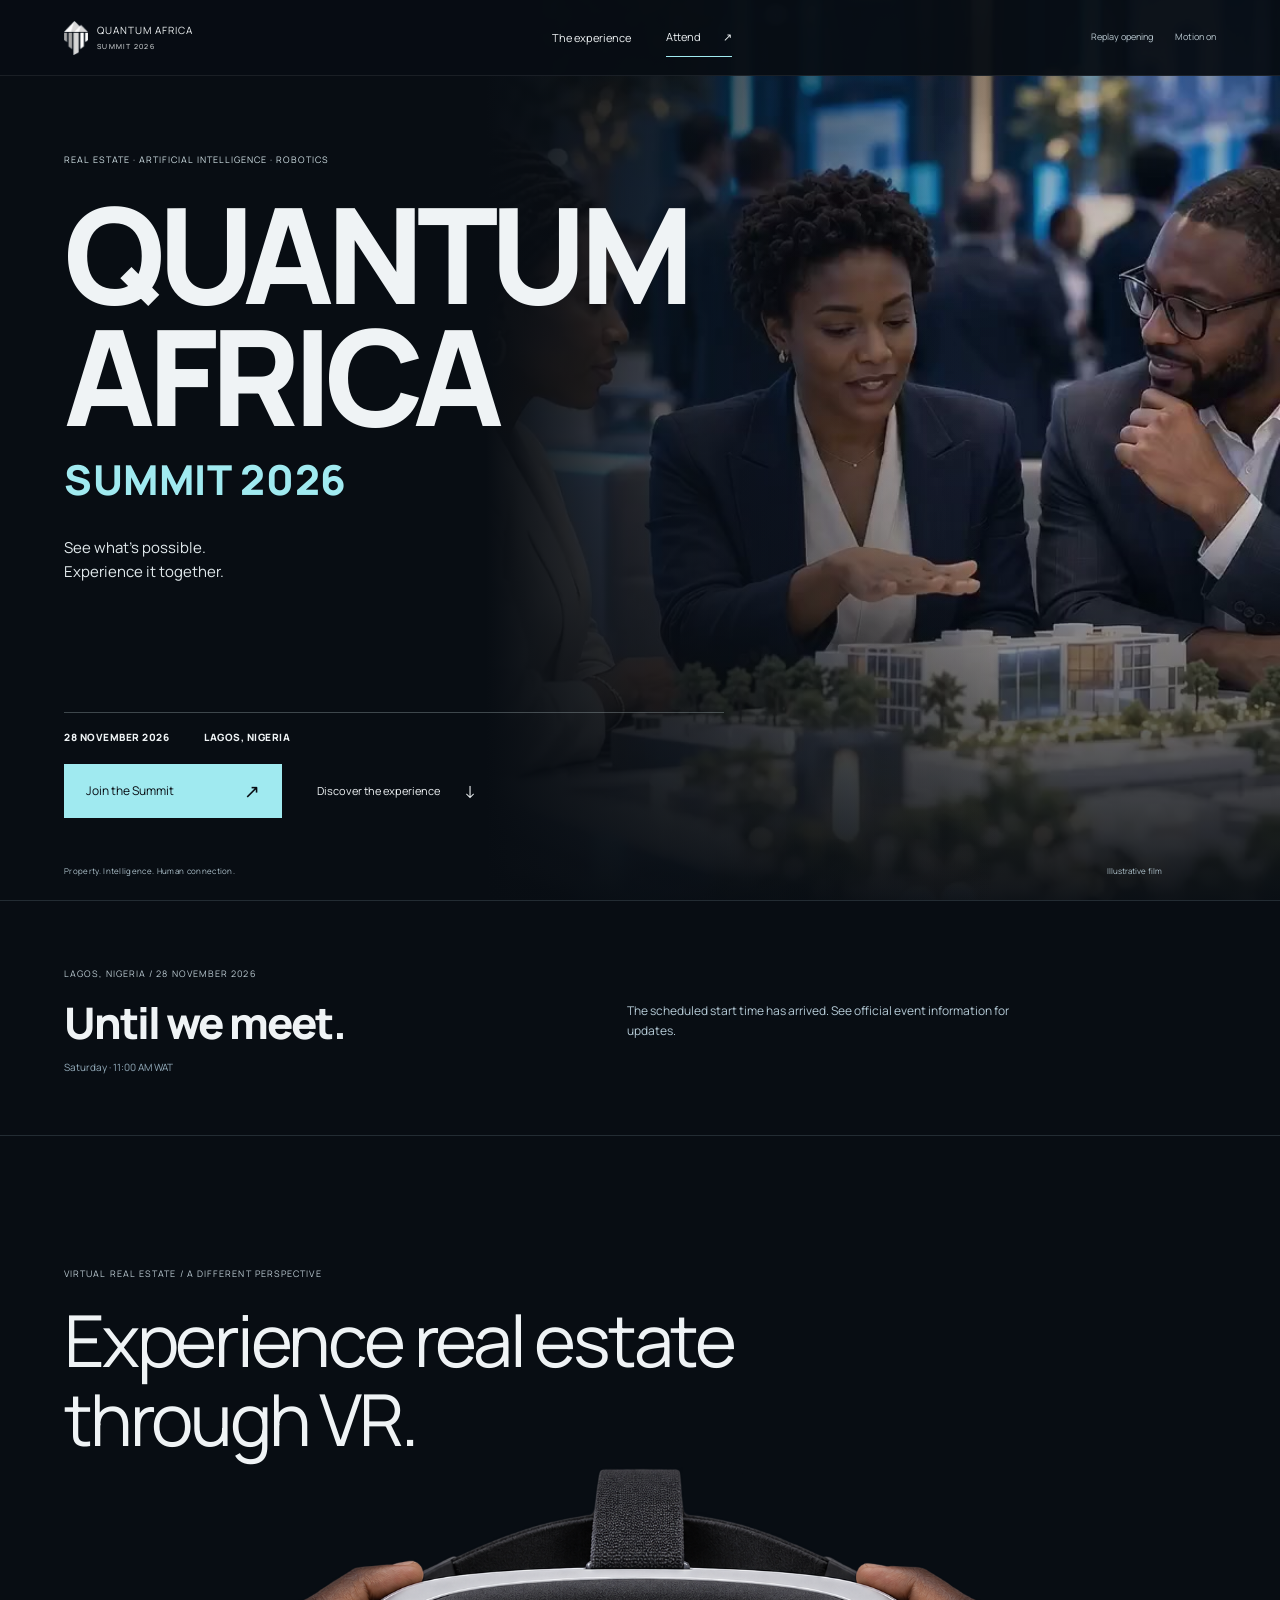
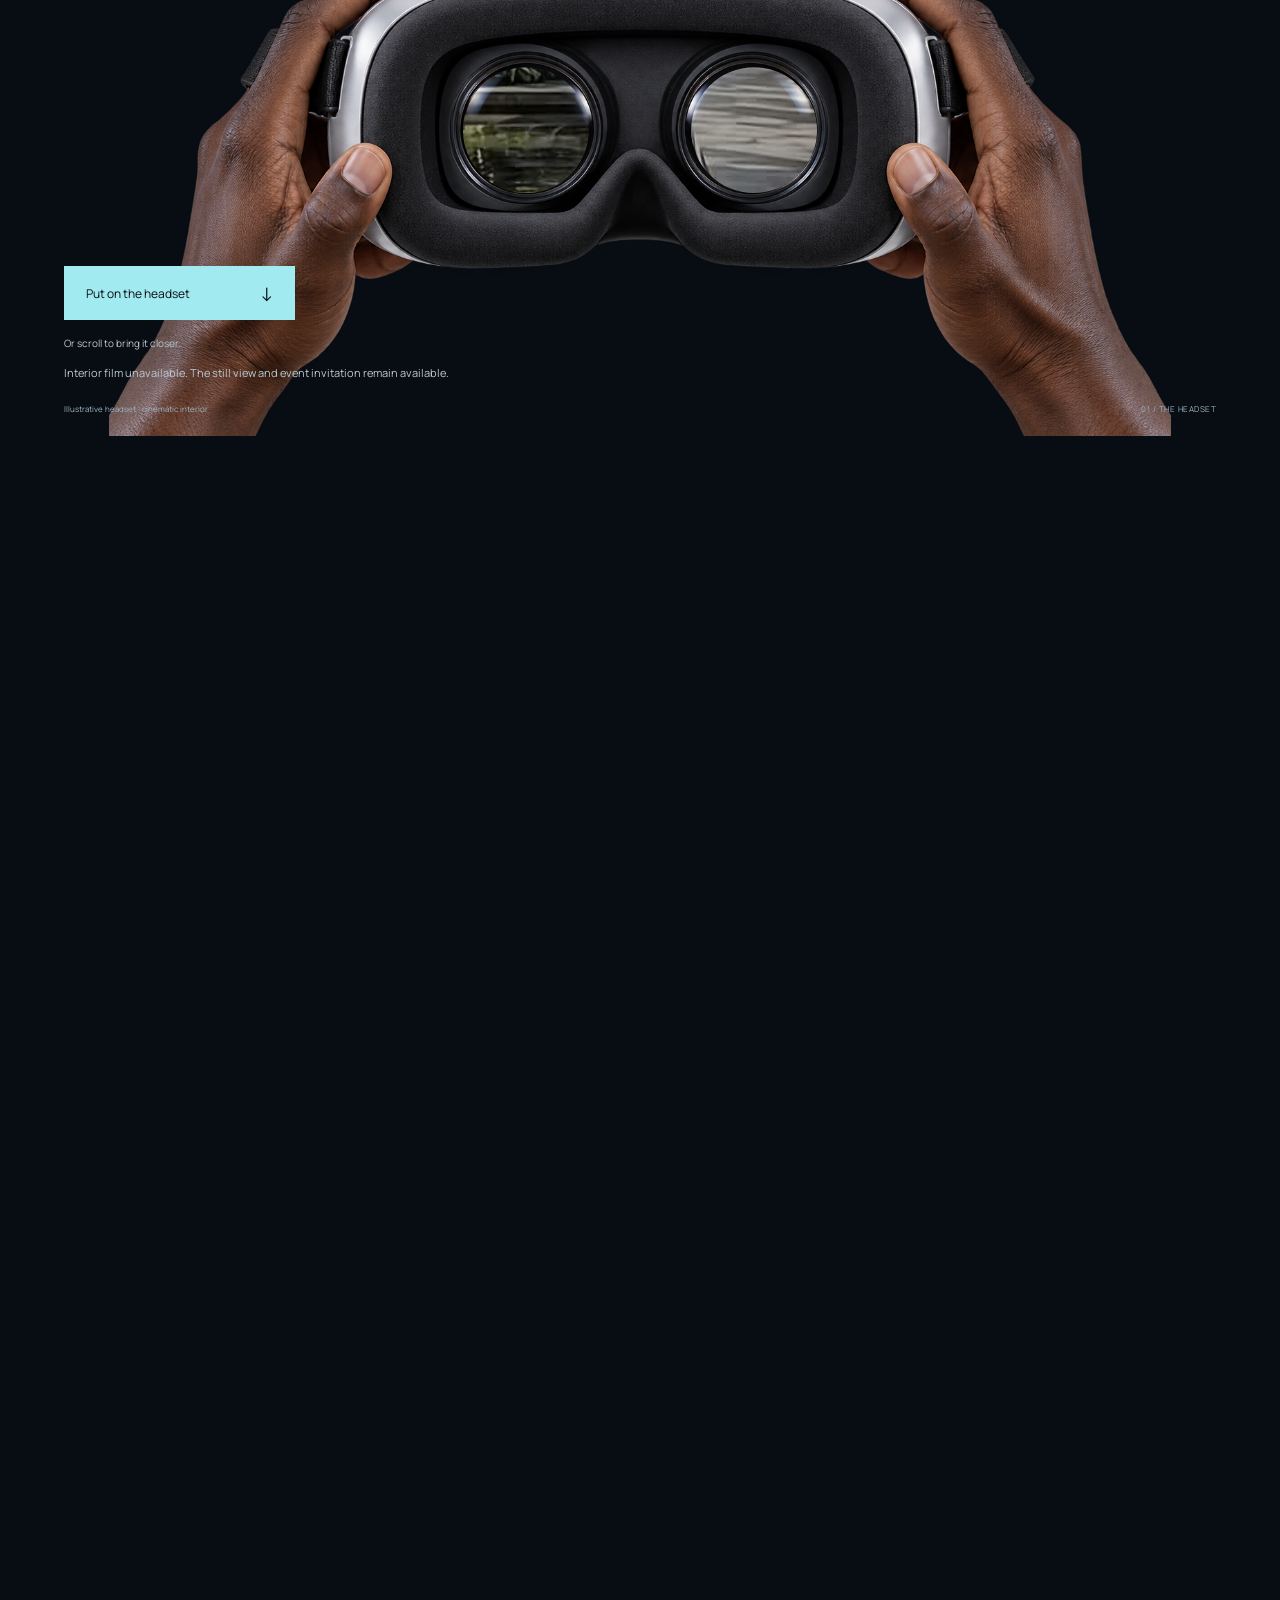
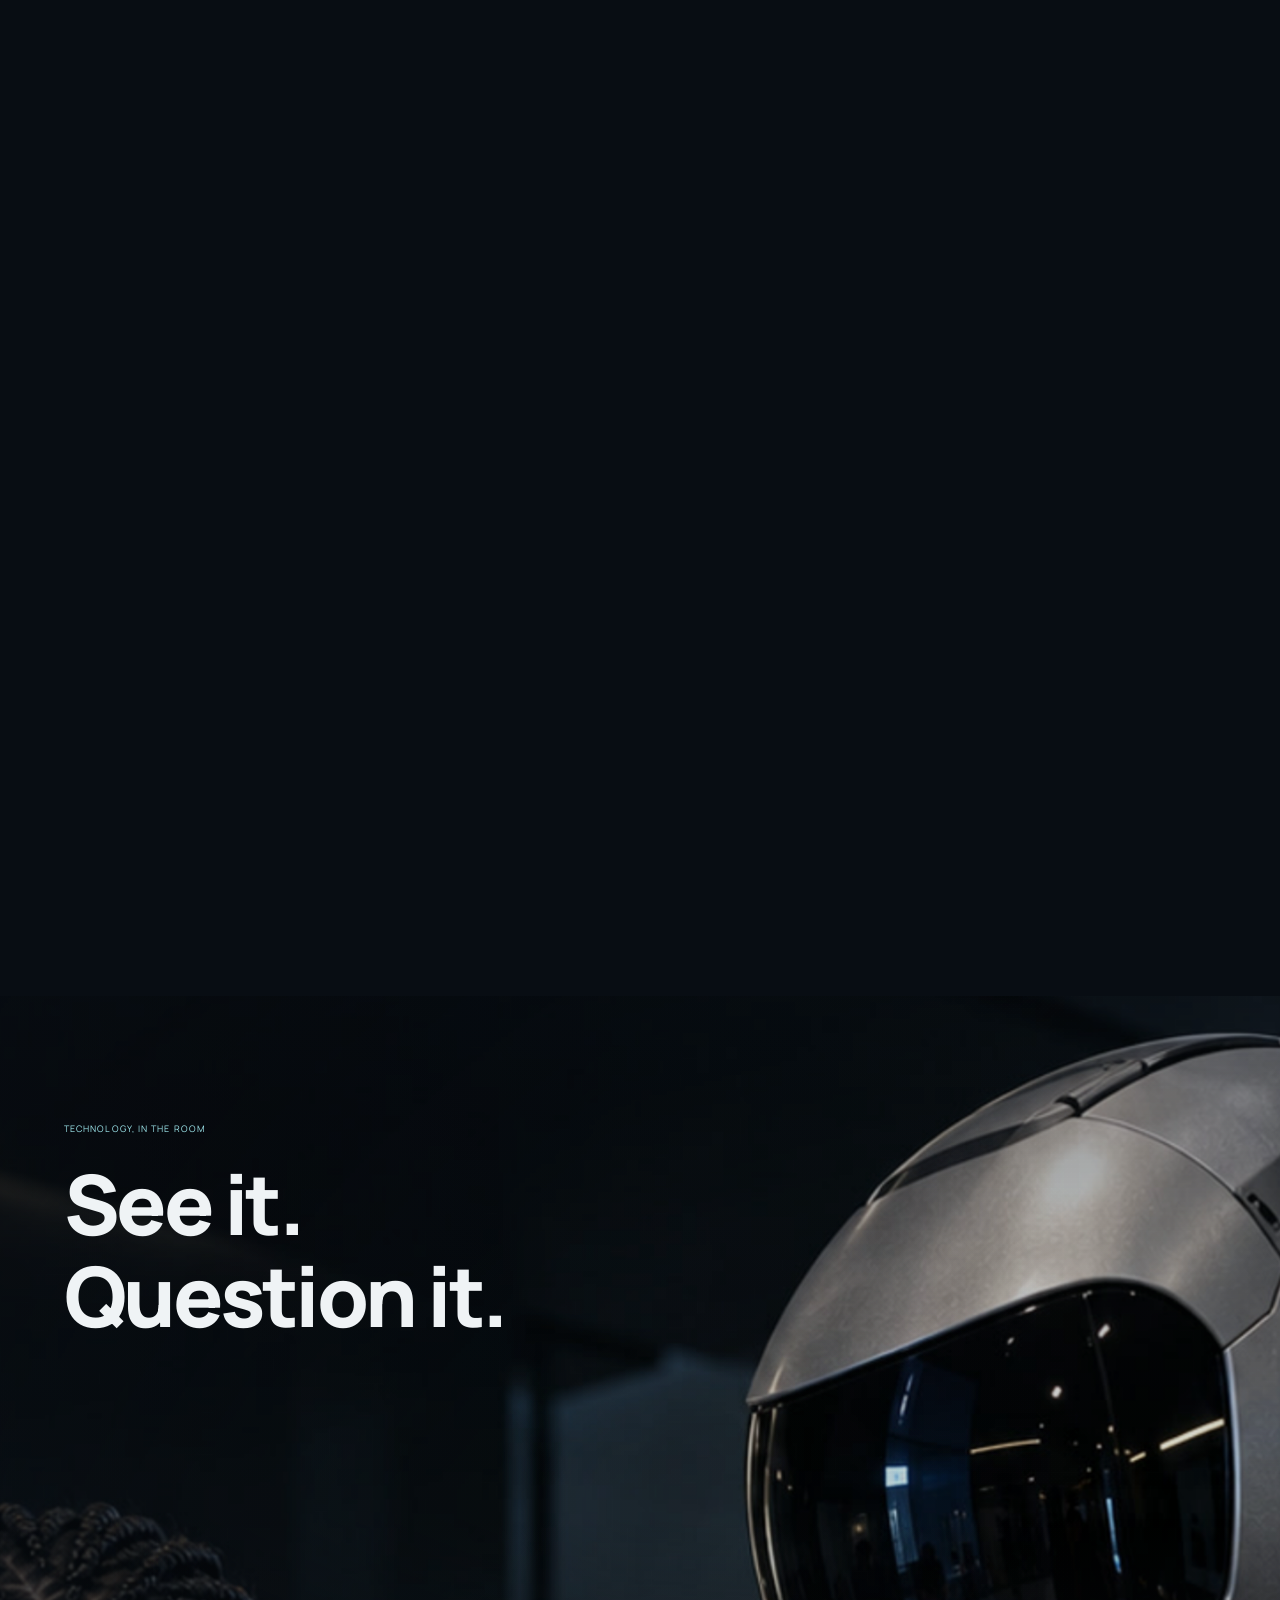
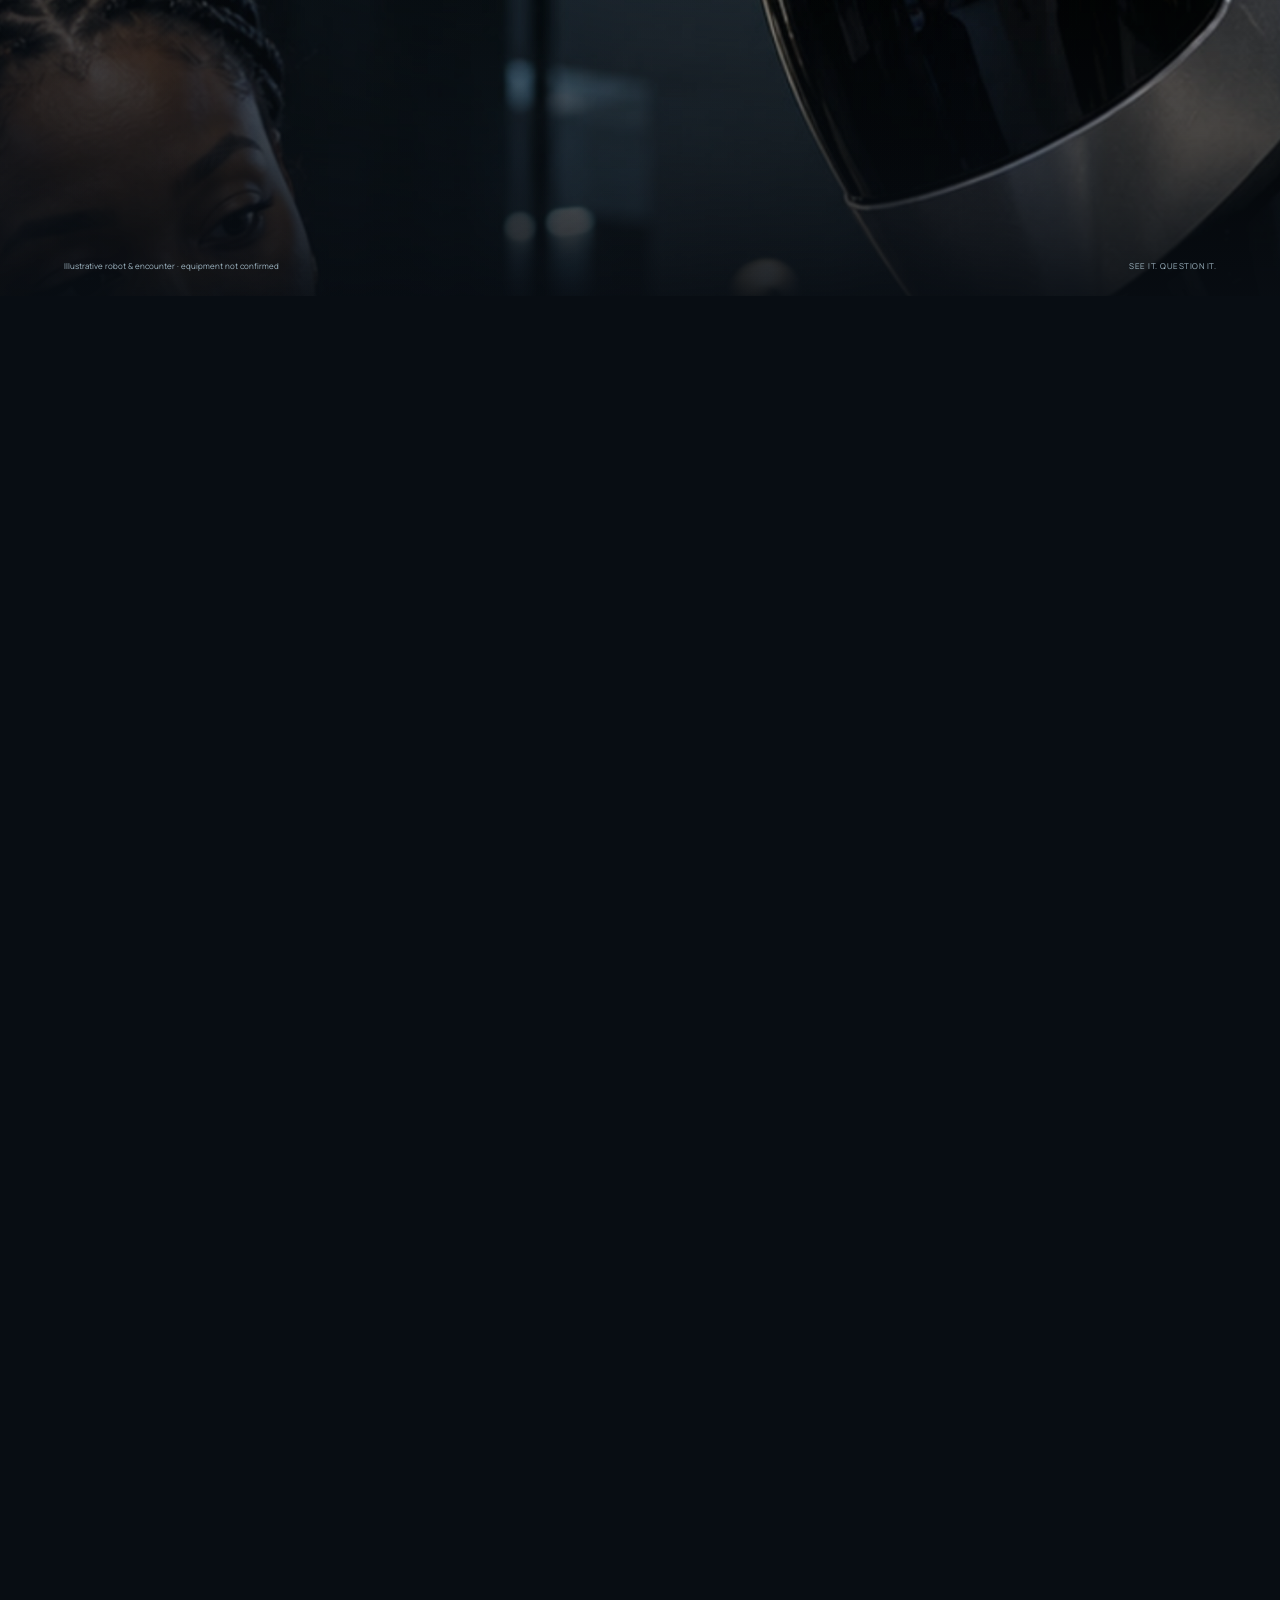
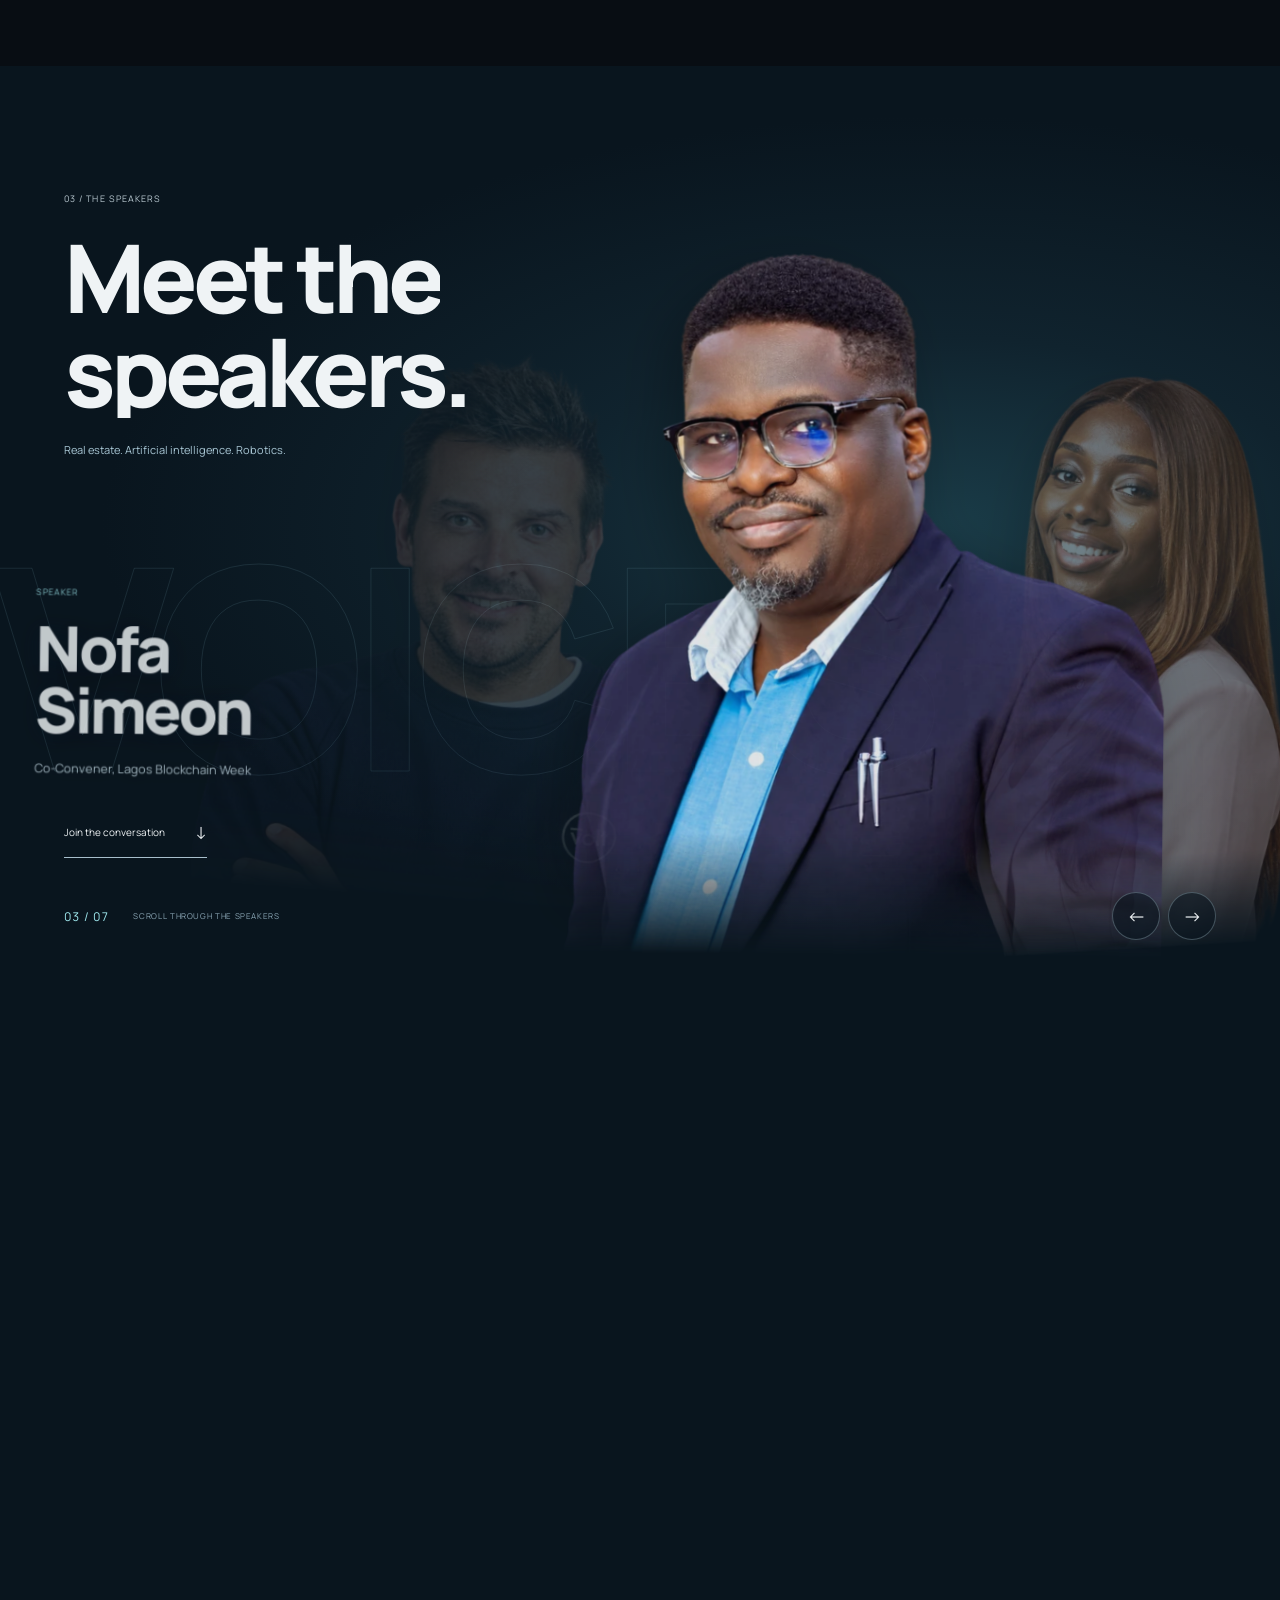
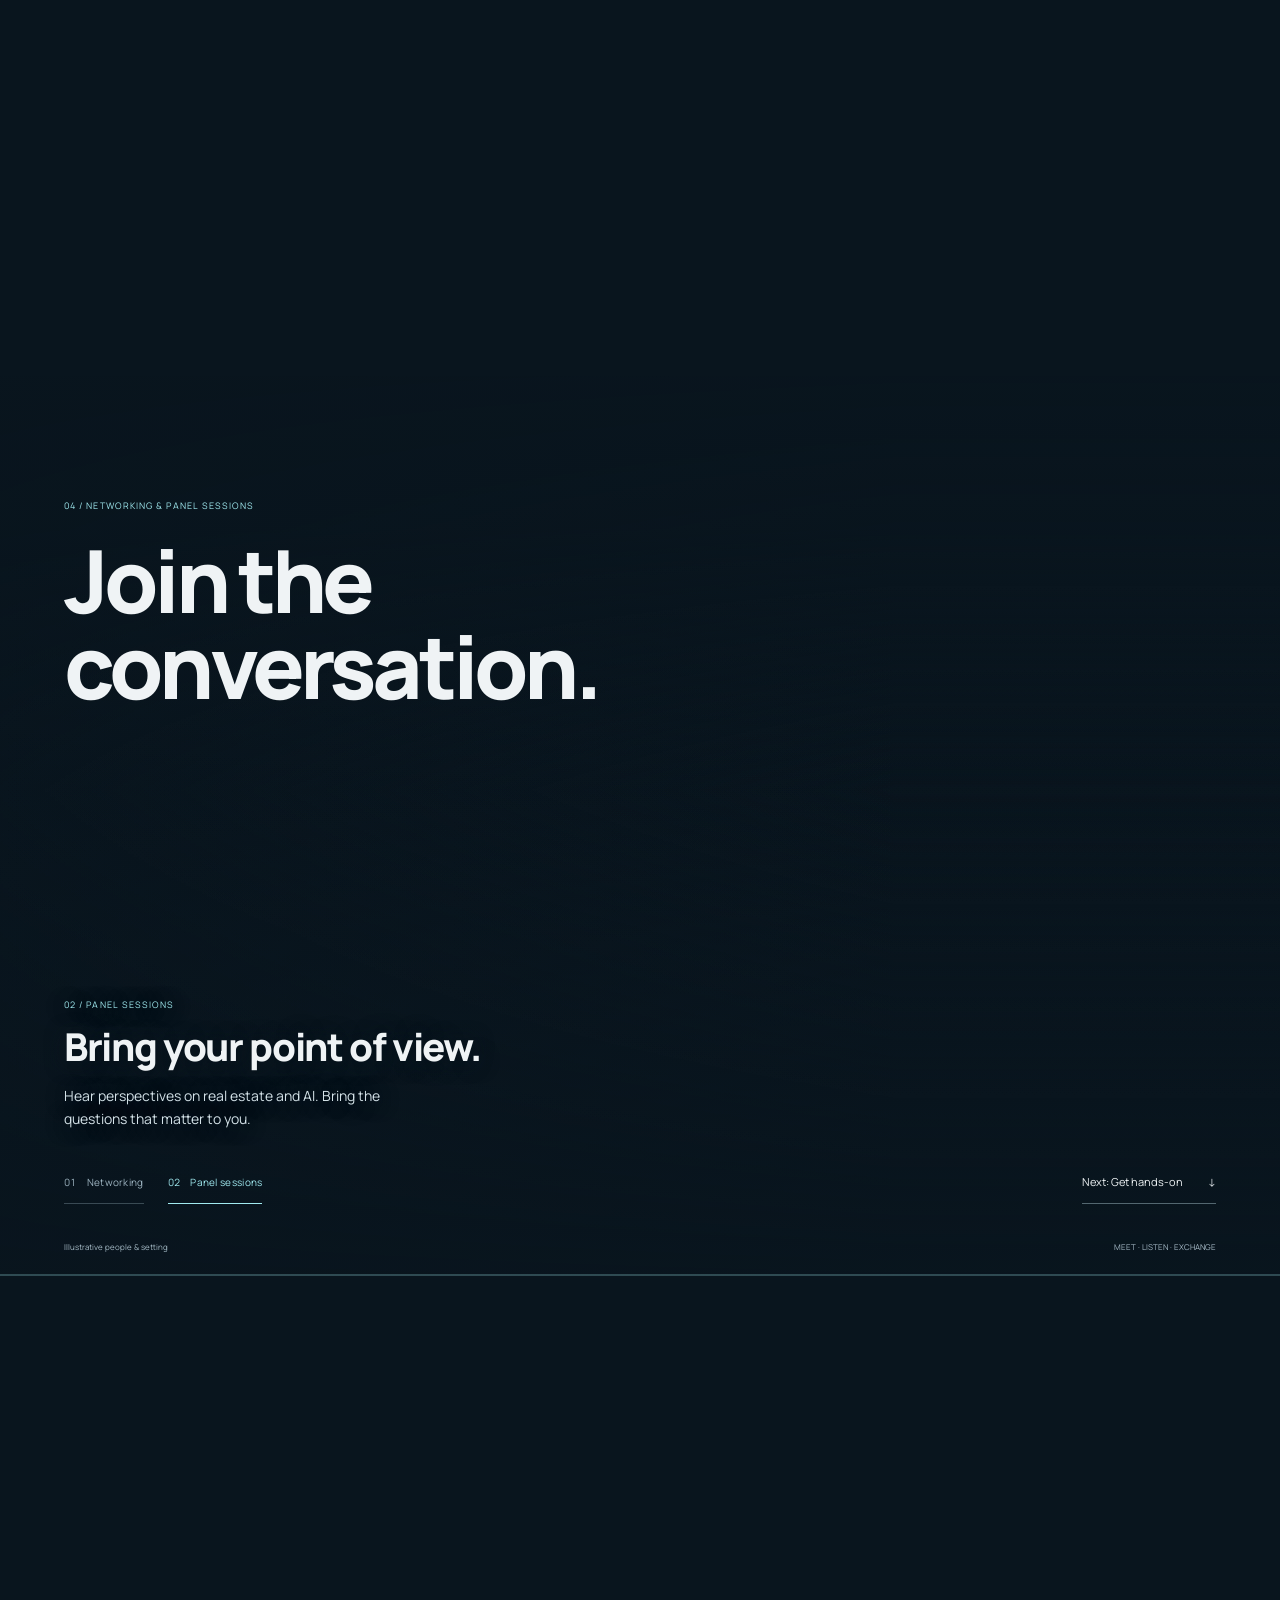
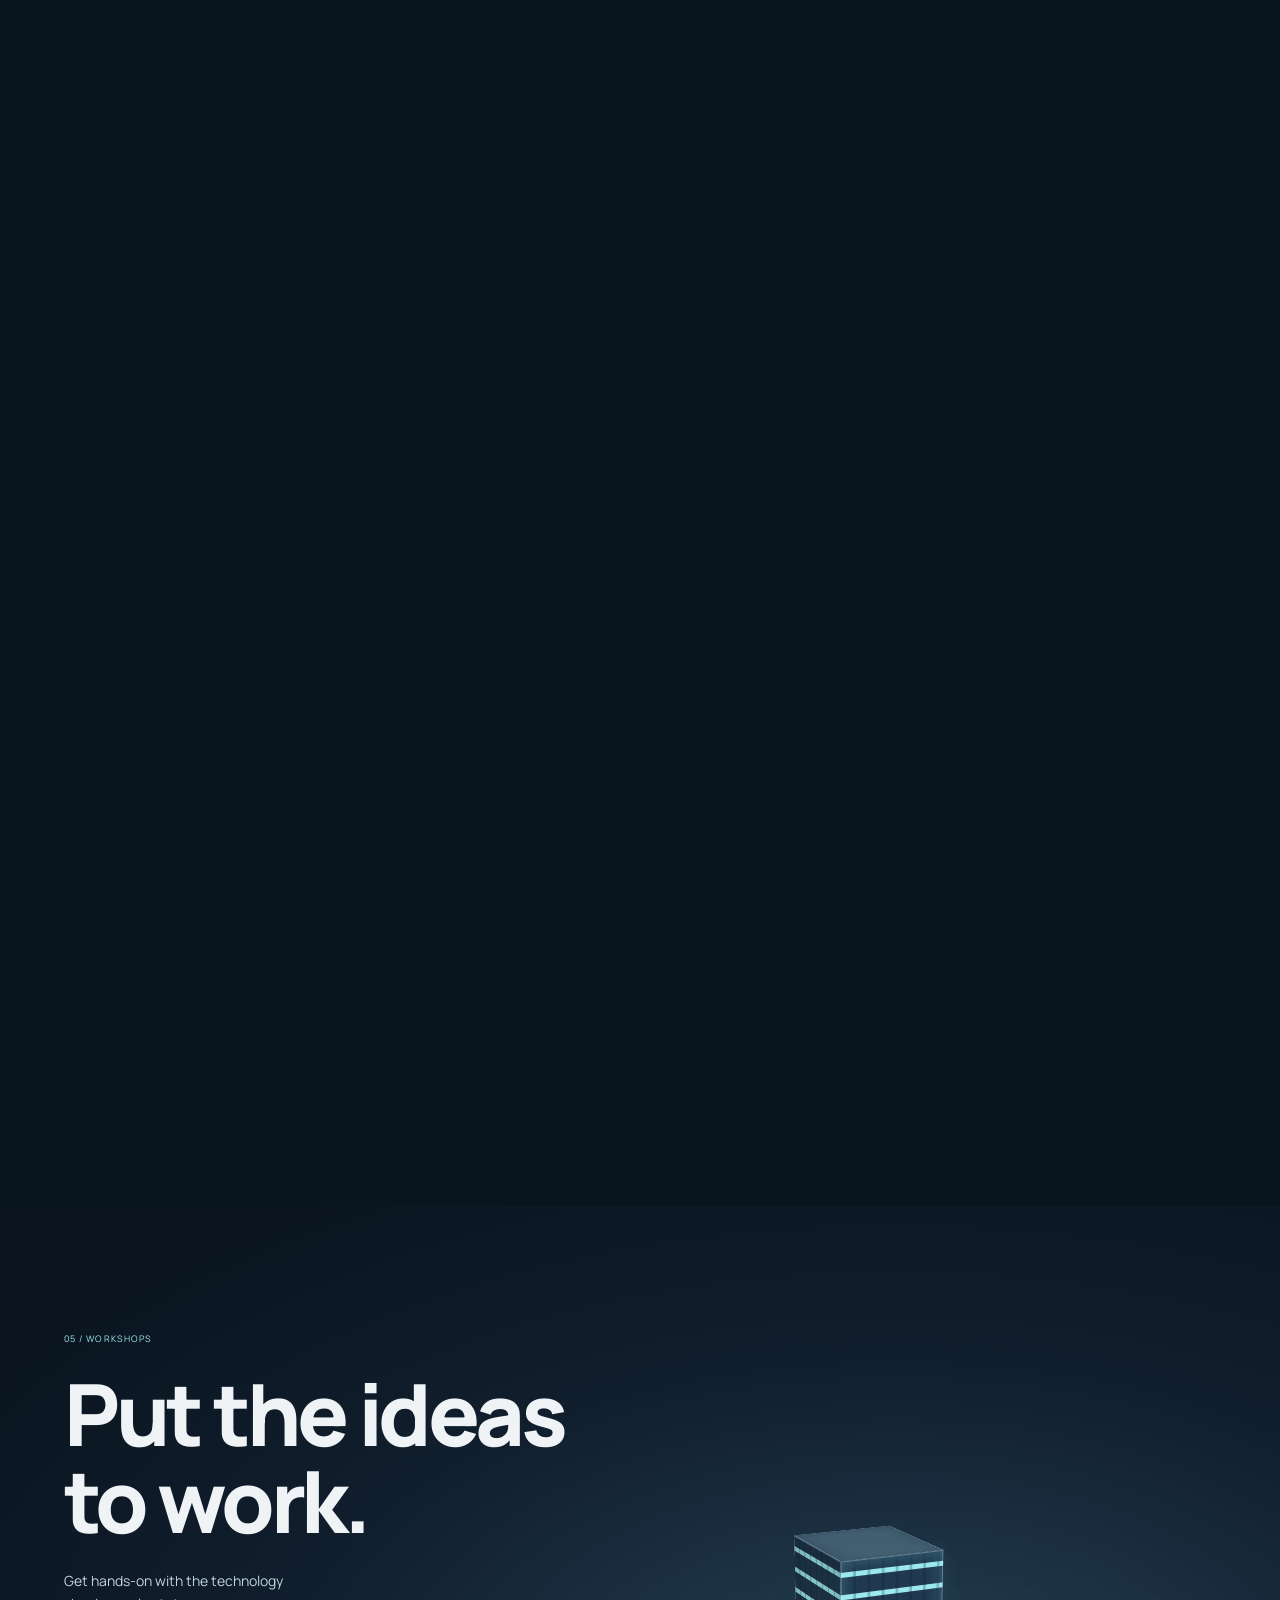
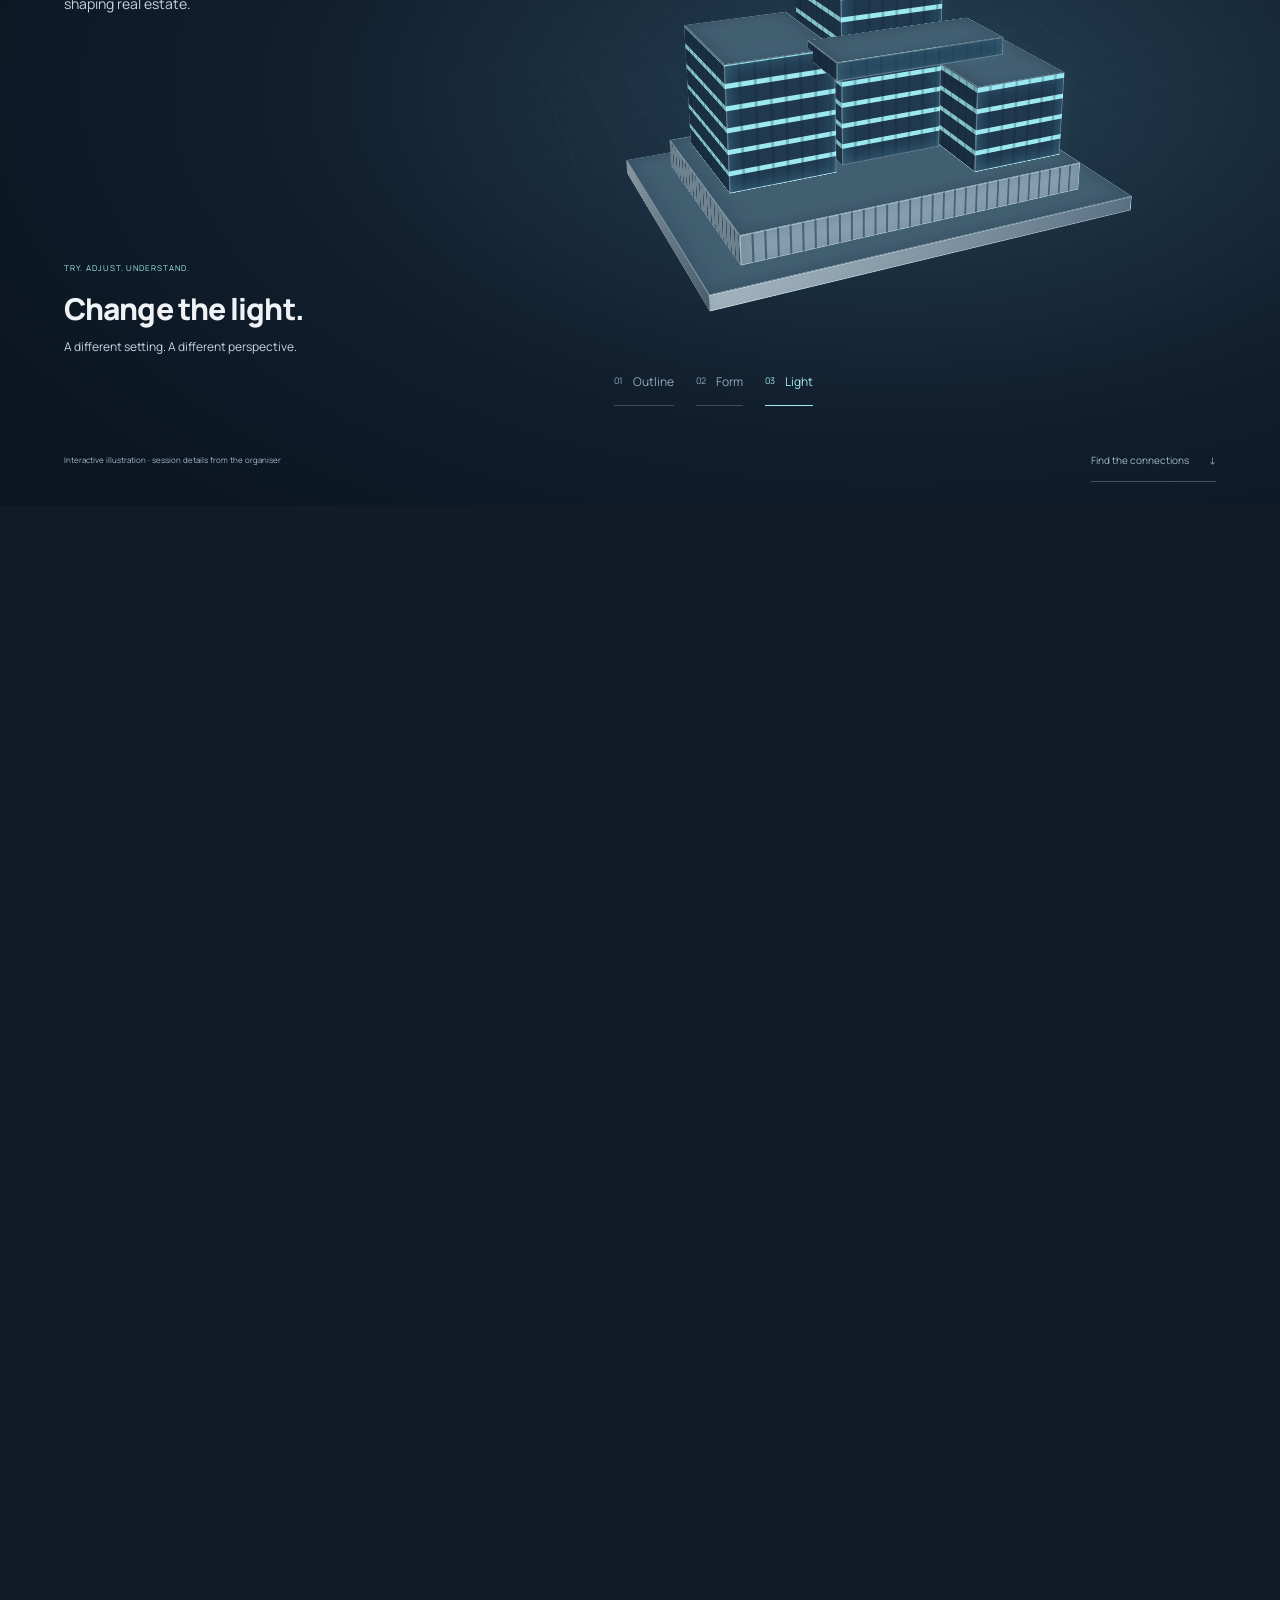
==== website-summit-audit-2026-10-24/concept-hero-film/index.html @ 6f0cb454 "Preserve current Summit website and laptop transfer handoff" ====
<!doctype html>
<html lang="en">
<head>
  <meta charset="utf-8"><meta name="viewport" content="width=device-width,initial-scale=1">
  <meta name="theme-color" content="#080d13"><meta name="description" content="Quantum Africa Summit 2026. Real estate, AI, robotics and virtual reality. 28 November 2026, Lagos, Nigeria.">
  <title>Quantum Africa — The moving invitation</title>
  <link rel="icon" href="assets/brand/quantum-africa-original.png">
  <link rel="stylesheet" href="headset.css"><link rel="stylesheet" href="hero.css"><link rel="stylesheet" href="robotics.css"><link rel="stylesheet" href="conversation.css"><link rel="stylesheet" href="countdown.css"><link rel="stylesheet" href="speaker-cutouts.css"><link rel="stylesheet" href="conversation-room.css">
  <script type="module" src="headset.js"></script><script type="module" src="hero.js"></script><script type="module" src="chapter-motion.js"></script><script type="module" src="vr-film.js"></script><script type="module" src="conversation.js"></script><script type="module" src="countdown.js"></script><script type="module" src="conversation-room.js"></script>
  <link rel="stylesheet" href="completion.css"><script type="module" src="completion.js"></script>
</head>
<body class="static-mode">
<a class="skip" href="#hero">Skip opening</a>
<header class="study-tools">
  <a class="small-brand" href="#hero" aria-label="Quantum Africa Summit"><img src="assets/brand/mark-trimmed.png" alt=""><span>QUANTUM AFRICA<span class="brand-year">SUMMIT 2026</span></span></a>
  <nav aria-label="Main"><a href="#top">The experience</a><a href="#attend" class="header-attend">Attend <span>↗</span></a></nav>
  <div><button id="replay" type="button" hidden>Replay opening</button><button id="motion" type="button" hidden aria-pressed="true">Motion off</button></div>
</header>
<main>
  <section class="film-hero" id="hero" aria-labelledby="hero-title">
    <div class="hero-film" aria-hidden="true">
      <video id="hero-video" muted loop playsinline preload="metadata" poster="assets/hero-poster.jpg"><source src="assets/hero-film.mp4" type="video/mp4"></video>
      <img id="hero-poster" src="assets/hero-poster.jpg" alt="" hidden>
      <div class="film-shade"></div>
    </div>
    <div class="hero-headline">
      <p class="hero-kicker">REAL ESTATE · ARTIFICIAL INTELLIGENCE · ROBOTICS</p>
      <h1 id="hero-title"><span class="line-mask"><span>QUANTUM</span></span><span class="line-mask"><span>AFRICA</span></span><span class="line-mask year-mask"><span>SUMMIT 2026</span></span></h1>
      <p class="hero-promise">See what’s possible.<br>Experience it together.</p>
    </div>
    <div class="hero-conversion">
      <p class="event-line"><time datetime="2026-11-28T11:00:00+01:00">28 NOVEMBER 2026</time><span>LAGOS, NIGERIA</span></p>
      <div class="hero-actions"><a class="button" href="https://selar.com/8q9g299h98" target="_blank" rel="noopener noreferrer">Join the Summit <span>↗</span></a><a class="experience-link" href="#top">Discover the experience <span>↓</span></a></div>
    </div>
    <div class="hero-bottom"><p>Property. Intelligence. Human connection.</p><span>Illustrative film</span></div>
    <button class="film-control" id="film-control" type="button" hidden aria-label="Pause background film">Ⅱ</button>
  </section>

  <section id="event-time" class="event-time" aria-labelledby="countdown-title"><div class="countdown-heading"><p class="eyebrow">LAGOS, NIGERIA / 28 NOVEMBER 2026</p><h2 id="countdown-title">Until we meet.</h2><p><time datetime="2026-11-28T11:00:00+01:00">Saturday · 11:00 AM WAT</time></p></div><div class="countdown-units" role="timer" aria-label="Time until the scheduled Summit start" aria-live="off"><div><span class="count-number" data-unit="days">—</span><span class="count-label">DAYS</span></div><div><span class="count-number" data-unit="hours">—</span><span class="count-label">HOURS</span></div><div><span class="count-number" data-unit="minutes">—</span><span class="count-label">MINUTES</span></div><div><span class="count-number" data-unit="seconds">—</span><span class="count-label">SECONDS</span></div></div><p id="countdown-status" hidden>The scheduled start time has arrived. See official event information for updates.</p></section>

  <section class="sequence" id="top" aria-label="Experience real estate through a physical VR headset"><a class="skip vr-skip" href="#invitation">Skip VR to the invitation</a><div class="stage">
    <svg class="mask-definitions" width="0" height="0" aria-hidden="true"><defs><clipPath id="physical-optics" clipPathUnits="userSpaceOnUse"><ellipse id="left-optic" cx="0" cy="0" rx="0" ry="0"/><ellipse id="right-optic" cx="0" cy="0" rx="0" ry="0"/></clipPath></defs></svg>
    <div class="arrival-copy"><p class="eyebrow">VIRTUAL REAL ESTATE / A DIFFERENT PERSPECTIVE</p><h2>Experience real estate<br>through VR.</h2></div>
    <div class="device-rig"><img id="device-image" src="assets/headset-ready.png" alt="Black hands holding a VR headset with its inner lenses facing the viewer"></div><div class="optic-reflections" aria-hidden="true"><div class="reflection-rig"><img src="assets/headset-ready.png" alt=""></div></div>
    <div class="room-view"><img id="room-image" src="assets/vr-courtyard-poster.jpg" alt="An illustrative courtyard interior with a sunken lounge, indoor tree, reflecting pool and silver staircase"><video id="vr-video" muted playsinline preload="metadata" poster="assets/vr-courtyard-poster.jpg" aria-label="A ten-second cinematic journey through the illustrative courtyard interior" hidden><source src="assets/vr-courtyard-web.mp4" type="video/mp4"></video><div class="room-shade" aria-hidden="true"></div></div>
    <div class="arrival-action"><button type="button" id="enter" class="button">Put on the headset <span>↓</span></button><p>Or scroll to bring it closer.</p></div>
    <div class="inside-copy"><p class="eyebrow">VIRTUAL REAL ESTATE / THROUGH VR</p><div class="vr-phrases"><h2 class="vr-phrase-first">Move beyond<br>the floor plan.</h2><h2 class="vr-phrase-second">See a new<br>perspective.</h2></div><div class="vr-playback-actions"><button type="button" id="vr-film-control" class="text-button" hidden>Play interior film <span aria-hidden="true">▷</span></button><button type="button" id="leave" class="text-button">Take off the headset <span>↓</span></button></div></div>
    <div class="closing-copy" id="invitation"><p class="eyebrow">EXPERIENCE / VIRTUAL REALITY</p><h2>Try it at<br>the Summit.</h2><p>Then meet robotics and AI, up close.</p><a class="button" href="#robotics">Next: Robotics & AI <span>↓</span></a></div>
    <p class="media-message" id="media-message" role="status" hidden></p>
    <div class="provenance"><p>Illustrative headset · cinematic interior</p><span id="chapter" aria-hidden="true">01 / THE HEADSET</span></div>
  </div></section>

  <section class="robot-chapter" id="robotics" aria-labelledby="robot-title"><div class="robot-stage">
    <div class="robot-intro"><p class="eyebrow">02 / ROBOTICS & ARTIFICIAL INTELLIGENCE</p><h2 id="robot-title">Meet robots.<br><span>Up close.</span></h2><p>A different kind<br>of encounter.</p><button class="text-button" id="reveal-robot" type="button">See it in the room <span>↓</span></button></div>
    <div class="robot-model" role="img" aria-label="An illustrative 3D robot raising its articulated hand"><canvas id="robot-canvas" aria-hidden="true"></canvas></div>
    <div class="robot-photo"><img id="robot-image" src="assets/robotics-encounter.jpg" alt="An illustrative African technology practitioner explaining a humanoid robot's articulated hand to a visitor" loading="lazy"><div class="robot-light"></div></div>
    <div class="robot-context"><p class="eyebrow">TECHNOLOGY, IN THE ROOM</p><h2>See it.<br>Question it.</h2></div>
    <div class="robot-takeaway"><p>Watch robotics and AI demonstrations.<br>Ask what they could mean for real estate.</p><div class="robot-formats"><span>Demonstrations</span><span>AI & robotics</span><span>Questions & conversation</span></div><a class="text-button" href="#voices">Meet the voices <span>↓</span></a></div>
    <p class="robot-credit">Illustrative robot & encounter · equipment not confirmed</p><p class="robot-model-message" id="robot-model-message" role="status" hidden>3D viewing is unavailable on this device. Scroll to the photographic encounter.</p><span class="robot-phase" aria-hidden="true">SCROLL TO MEET THE MACHINE</span>
  </div></section>

  <section id="voices" class="voices-chapter" aria-labelledby="voices-title"><span id="speaker-list" class="speaker-lineup-anchor" aria-hidden="true"></span><div class="voices-stage">
    <div class="voices-intro"><p class="eyebrow">03 / THE SPEAKERS</p><h2 id="voices-title"><span><span>Meet the</span></span><span><span>speakers.</span></span></h2><p>Real estate. Artificial intelligence. Robotics.</p></div>
    <p class="voices-backdrop" aria-hidden="true">VOICES</p>
    <div class="portrait-stage" aria-label="The speaker line-up">
      <figure class="speaker-frame" data-speaker="0"><img src="assets/speakers/joe-terhile-cutout.webp" alt="Joe Terhile" loading="lazy" decoding="async"><figcaption><span>CONVENER</span><h3><span>Joe</span><span>Terhile</span></h3><p>Founder & CEO, Quantum Africa</p></figcaption></figure>
      <figure class="speaker-frame" data-speaker="1"><img src="assets/speakers/thomas-pinter-cutout.webp" alt="Thomas Pinter" loading="lazy" decoding="async"><figcaption><span>SPEAKER</span><h3><span>Thomas</span><span>Pinter</span></h3><p>Co-founder, Damisa</p></figcaption></figure>
      <figure class="speaker-frame" data-speaker="2"><img src="assets/speakers/simeon-nofa-cutout.webp" alt="Nofa Simeon" loading="lazy" decoding="async"><figcaption><span>SPEAKER</span><h3><span>Nofa</span><span>Simeon</span></h3><p>Co-Convener, Lagos Blockchain Week</p></figcaption></figure>
      <figure class="speaker-frame" data-speaker="3"><img src="assets/speakers/faith-odiase-cutout.webp" alt="Faith Odiase" width="800" height="998" loading="lazy" decoding="async"><figcaption><span>SPEAKER</span><h3><span>Faith</span><span>Odiase</span></h3><p>Head of Partnerships, Immersia VR</p></figcaption></figure>
      <figure class="speaker-frame" data-speaker="4"><img src="assets/speakers/olubori-paul-cutout.webp" alt="Olubori Paul" loading="lazy" decoding="async"><figcaption><span>SPEAKER</span><h3><span>Olubori</span><span>Paul</span></h3><p>Founder, Go Realty and Homes</p></figcaption></figure>
      <figure class="speaker-frame" data-speaker="5"><img src="assets/speakers/kunle-adeyemi-cutout.webp" alt="Dr Kunle Adeyemi" loading="lazy" decoding="async"><figcaption><span>SPEAKER</span><h3><span>Dr Kunle</span><span>Adeyemi</span></h3><p>VP, REDAN South-West</p></figcaption></figure>
      <figure class="speaker-frame" data-speaker="6"><img src="assets/speakers/ajulo-joshua-cutout.webp" alt="Ajulo Joshua" loading="lazy" decoding="async"><figcaption><span>SPEAKER</span><h3><span>Ajulo</span><span>Joshua</span></h3><p>Lead Consultant, Dipa Consulting</p></figcaption></figure>
    </div>
    <a class="voices-skip text-button" href="#conversation">Join the conversation <span>↓</span></a>
    <div class="portrait-navigation"><p><span id="speaker-position" aria-hidden="true">01 / 07</span><span>SCROLL THROUGH THE SPEAKERS</span></p><div><button id="speaker-prev" type="button" aria-label="Previous speaker">←</button><button id="speaker-next" type="button" aria-label="Next speaker">→</button></div></div>
    <p id="speaker-announcement" class="speaker-announcement" role="status" aria-live="polite"></p>
  </div></section>
  <section id="conversation" class="conversation-chapter" aria-labelledby="conversation-title"><div class="conversation-stage">
    <div class="conversation-heading"><p class="eyebrow">04 / NETWORKING & PANEL SESSIONS</p><h2 id="conversation-title"><span>Join the</span><span>conversation.</span></h2></div>
    <figure class="conversation-photo conversation-network"><picture><source media="(min-width:761px)" srcset="assets/networking-room-wide.jpg"><img src="assets/networking-room.jpg" alt="An illustrative group of African professionals exchanging ideas around a lounge table" width="1024" height="1536" loading="lazy" decoding="async"></picture></figure>
    <article class="conversation-copy conversation-copy-network"><p class="eyebrow">01 / NETWORKING</p><h3>Make the introduction.</h3><p>Meet people working across property and technology. Start with a conversation.</p></article>
    <figure class="conversation-photo conversation-panel"><picture><source media="(min-width:761px)" srcset="assets/panel-room-wide.jpg"><img src="assets/panel-room.jpg" alt="An illustrative panel of African professionals in discussion, viewed from the audience" width="1024" height="1536" loading="lazy" decoding="async"></picture></figure>
    <article class="conversation-copy conversation-copy-panel"><p class="eyebrow">02 / PANEL SESSIONS</p><h3>Bring your point of view.</h3><p>Hear perspectives on real estate and AI. Bring the questions that matter to you.</p></article>
    <div class="conversation-controls"><div class="conversation-switches" role="group" aria-label="Explore networking and panels"><button type="button" data-room-beat="networking" aria-pressed="true"><span>01</span>Networking</button><button type="button" data-room-beat="panel" aria-pressed="false"><span>02</span>Panel sessions</button></div><a href="#possibilities">Next: Get hands-on <span aria-hidden="true">↓</span></a></div>
    <p class="conversation-credit"><span>Illustrative people & setting</span><span>MEET · LISTEN · EXCHANGE</span></p><div class="conversation-progress" aria-hidden="true"></div>
  </div></section>
  <section id="possibilities" class="workshop-chapter" aria-labelledby="workshop-title"><span id="workshops" class="chapter-anchor" aria-hidden="true"></span><div class="workshop-stage">
    <div class="workshop-heading"><p class="eyebrow">05 / WORKSHOPS</p><h2 id="workshop-title">Put the ideas<br>to work.</h2><p>Get hands-on with the technology<br>shaping real estate.</p></div>
    <div class="model-view" role="img" aria-label="Interactive architectural study: a building changes from outline to solid form to an illuminated night view"><div class="model-grid" aria-hidden="true"></div><div class="model-turntable" id="workshop-model" aria-hidden="true"></div><svg class="model-fallback" viewBox="0 0 520 360" aria-hidden="true"><g fill="none" stroke="currentColor" stroke-width="1.5"><path d="M50 245 270 340 480 240 260 150Z M90 227V110L205 55 205 174 M90 110 180 150V267 M180 150 295 95 205 55 M295 95V208 M278 204V60L368 20 438 53V236 M278 60 348 93V275 M348 93 438 53"/><path d="M113 133V222 M137 145V236 M161 155V247 M302 84V210 M325 94V221 M372 102V244 M394 93V233 M417 83V222" opacity=".5"/></g></svg></div>
    <div class="workshop-caption"><p class="eyebrow">TRY. ADJUST. UNDERSTAND.</p><h3 id="model-state-title">Reveal the structure.</h3><p id="model-state-copy">Start with the lines. See how the parts relate.</p></div>
    <div class="workshop-controls" role="group" aria-label="Architectural study views"><button type="button" data-model-mode="outline" aria-pressed="true">01 <span>Outline</span></button><button type="button" data-model-mode="form" aria-pressed="false">02 <span>Form</span></button><button type="button" data-model-mode="light" aria-pressed="false">03 <span>Light</span></button></div>
    <div class="workshop-bottom"><p>Interactive illustration · session details from the organiser</p><a href="#partnerships">Find the connections <span aria-hidden="true">↓</span></a></div>
  </div></section>

  <section id="partnerships" class="partnership-section tail-section" aria-labelledby="partnership-title">
    <div class="partnership-intro"><p class="eyebrow">06 / STRATEGIC PARTNERSHIPS</p><h2 id="partnership-title">Good ideas need<br>good partners.</h2><p>Meet sponsors, partners and decision makers across real estate and technology. Explore where your work could connect.</p></div>
    <div class="connection-map" aria-hidden="true"><svg viewBox="0 0 600 560"><g class="connection-paths" fill="none" stroke="currentColor" stroke-width="1.2"><path pathLength="1" d="M300 280Q130 240 100 125"/><path pathLength="1" d="M300 280Q420 180 490 115"/><path pathLength="1" d="M300 280Q490 300 505 390"/><path pathLength="1" d="M300 280Q220 390 180 455"/><path pathLength="1" d="M300 280Q140 310 75 320"/></g><circle cx="300" cy="280" r="108" fill="none" stroke="currentColor" opacity=".15"/><circle cx="300" cy="280" r="72" fill="#c9dee2"/><image href="assets/brand/mark-trimmed.png" x="279" y="246" width="42" height="64" class="map-logo"/><g class="map-node"><circle cx="100" cy="125" r="5"/><text x="100" y="93" text-anchor="middle">DEVELOPMENT</text></g><g class="map-node"><circle cx="490" cy="115" r="5"/><text x="490" y="83" text-anchor="middle">STRATEGY</text></g><g class="map-node"><circle cx="505" cy="390" r="5"/><text x="505" y="425" text-anchor="middle">CAPITAL</text></g><g class="map-node"><circle cx="180" cy="455" r="5"/><text x="180" y="490" text-anchor="middle">KNOWLEDGE</text></g><g class="map-node"><circle cx="75" cy="320" r="5"/><text x="75" y="355" text-anchor="middle">MEDIA</text></g></svg><p>Different strengths.<br>Shared possibilities.</p></div>
    <div class="partnership-avenues"><p class="eyebrow">WHERE COULD YOU CONTRIBUTE?</p><details><summary><span>01</span> Development organisations <b aria-hidden="true">+</b></summary><div><p>Explore international development partnerships and shared initiatives.</p><a href="mailto:quantumafrica.ai@gmail.com?subject=Development%20partnership%20enquiry%20%E2%80%94%20Quantum%20Africa%202026">Discuss a development partnership ↗</a></div></details><details><summary><span>02</span> Strategy companies <b aria-hidden="true">+</b></summary><div><p>Bring strategic and consultative support to the collaboration.</p><a href="mailto:quantumafrica.ai@gmail.com?subject=Strategy%20partnership%20enquiry%20%E2%80%94%20Quantum%20Africa%202026">Discuss a strategy partnership ↗</a></div></details><details><summary><span>03</span> Financial institutions <b aria-hidden="true">+</b></summary><div><p>Explore capital partnerships for AI and technology products.</p><a href="mailto:quantumafrica.ai@gmail.com?subject=Financial%20partnership%20enquiry%20%E2%80%94%20Quantum%20Africa%202026">Discuss a financial partnership ↗</a></div></details><details><summary><span>04</span> Media organisations <b aria-hidden="true">+</b></summary><div><p>Connect through publicity, coverage and media partnerships.</p><a href="mailto:quantumafrica.ai@gmail.com?subject=Media%20partnership%20enquiry%20%E2%80%94%20Quantum%20Africa%202026">Discuss a media partnership ↗</a></div></details><details><summary><span>05</span> Education & research <b aria-hidden="true">+</b></summary><div><p>Contribute knowledge, research and material resources.</p><a href="mailto:quantumafrica.ai@gmail.com?subject=Education%20and%20research%20partnership%20%E2%80%94%20Quantum%20Africa%202026">Discuss a knowledge partnership ↗</a></div></details></div>
    <div class="organiser-strip"><div><p class="eyebrow">CONVENED BY</p><p>Quantum Africa</p></div><div><p class="eyebrow">CO-ORGANISED BY</p><p>TDEO Enterprises</p></div></div>
    <div class="event-partners"><p class="eyebrow">EVENT PARTNERS</p><ul aria-label="Event partners"><li>Raytech</li><li>Avorli</li><li>Go Holdings</li><li>Damisa</li></ul></div>
  </section>

  <section id="play" class="play-section" aria-labelledby="play-title"><div class="play-intro"><p class="eyebrow">07 / MORE WAYS TO EXPERIENCE VR</p><h2 id="play-title">Try another<br>reality.</h2><p>Virtual property is only the beginning.<br>Make room for VR movies and games.</p><div class="play-selectors" role="group" aria-label="Explore VR experiences"><button type="button" data-play="games" aria-pressed="true">VR games <span aria-hidden="true">↗</span></button><button type="button" data-play="movies" aria-pressed="false">VR movies <span aria-hidden="true">↗</span></button></div></div><div class="play-scenes"><article class="play-scene is-selected" data-play-scene="games"><img src="assets/vr-games.jpg" alt="Illustrative participant holding VR motion controllers while wearing a headset" width="1024" height="1536" loading="lazy" decoding="async"><div class="play-caption"><span>VR GAMES</span><h3>Step into the action.</h3></div></article><article class="play-scene" data-play-scene="movies"><img src="assets/vr-movies.jpg" alt="Illustrative participant seated in a lounge chair watching a VR film through a headset" width="1024" height="1536" loading="lazy" decoding="async"><div class="play-caption"><span>VR MOVIES</span><h3>Let the story surround you.</h3></div></article><p class="play-credit">Illustrative experiences · equipment not confirmed</p></div></section>

  <section id="attend" class="tickets-section tail-section" aria-labelledby="tickets-title"><span id="tickets" class="chapter-anchor" aria-hidden="true"></span><div class="tickets-heading"><p class="eyebrow">08 / YOUR INVITATION</p><h2 id="tickets-title">Choose how<br>you’ll be there.</h2><p>28 November 2026 · 11:00 AM WAT<br>Lagos, Nigeria</p></div><div class="admission-passes">
    <article class="admission-pass"><div class="pass-top"><p class="eyebrow">SUMMIT ADMISSION</p><span aria-hidden="true">01</span></div><h3>Standard</h3><p class="ticket-price"><span>$50</span> <small>USD</small></p><p class="pass-summary">The essentials for your day in the room.</p><ul><li>Refreshments</li><li>Event souvenir</li><li>Networking</li><li>VR games</li></ul><a class="button" href="https://selar.com/8q9g299h98" target="_blank" rel="noopener noreferrer">View Standard registration <span aria-hidden="true">↗</span></a></article>
    <article class="admission-pass vip-pass"><div class="pass-top"><p class="eyebrow">SUMMIT ADMISSION</p><span aria-hidden="true">02</span></div><h3>VIP</h3><p class="ticket-price"><span>$200</span> <small>USD</small></p><p class="pass-summary">Continue the conversation over dinner.</p><ul><li>Exclusive dinner with delegates</li></ul><p class="pass-clarification">The organiser lists the dinner as the VIP inclusion. Confirm shared Standard benefits and final inclusions when registering.</p><a class="button" href="https://selar.com/8q9g299h98" target="_blank" rel="noopener noreferrer">View VIP registration <span aria-hidden="true">↗</span></a></article>
  </div><p class="ticket-handoff">Registration and payment take place on the official Selar page. Check current availability and final terms there.</p>
  <div class="accommodation"><div><p class="eyebrow">STAYING IN LAGOS?</p><h3>Make room<br>for your stay.</h3></div><div><p>Accommodation is a separate charge from admission.</p><dl><div><dt>Standard accommodation</dt><dd>$50 <span>USD</span></dd></div><div><dt>VIP accommodation</dt><dd>$100 <span>USD</span></dd></div></dl><p class="accommodation-note">Property, stay duration and availability are to be confirmed with the team.</p><a href="mailto:quantumafrica.ai@gmail.com?subject=Accommodation%20enquiry%20%E2%80%94%20Quantum%20Africa%202026" class="tail-text-link">Ask about accommodation <span aria-hidden="true">↗</span></a></div></div></section>

  <section id="sponsorship" class="sponsorship-section tail-section" aria-labelledby="sponsor-title"><div class="sponsor-heading"><p class="eyebrow">09 / SPONSORSHIP</p><h2 id="sponsor-title">Put your name<br>behind possibility.</h2><p>Five ways to support the gathering.<br>Choose a package to see its published inclusions.</p></div><div class="sponsor-packages">
    <details class="sponsor-tier" data-tier="Essential"><summary><span class="tier-number">01</span><span class="tier-name">Essential<small>Presence & introductions</small></span><span class="tier-price">$2,000<small>USD</small></span><b aria-hidden="true">+</b></summary><div class="tier-body"><ul><li>One complimentary Summit pass</li><li>Three-minute speaking opportunity</li><li>Logo on the event website and materials</li><li>Acknowledgement in the official brochure</li><li>Featured social media mention</li><li>Branded materials in attendee packs</li><li>Networking and VR games</li><li>Published share allocation in Quantum Africa: 0.02%</li></ul><a class="button" href="mailto:quantumafrica.ai@gmail.com?subject=Essential%20sponsorship%20%242%2C000%20%E2%80%94%20Quantum%20Africa%202026">Discuss Essential <span aria-hidden="true">↗</span></a></div></details>
    <details class="sponsor-tier" data-tier="Premium"><summary><span class="tier-number">02</span><span class="tier-name">Premium<small>More room for your story</small></span><span class="tier-price">$5,000<small>USD</small></span><b aria-hidden="true">+</b></summary><div class="tier-body"><ul><li>Published share allocation in Quantum Africa: 0.25%</li><li>One-minute video playback and four-minute speaking slot</li><li>On-screen brand presence during breakout sessions</li><li>Dedicated social media feature</li><li>Feature in the post-event press release</li><li>Branded gift distribution opportunity</li><li>Access for two representatives</li><li>Exclusive dinner</li></ul><a class="button" href="mailto:quantumafrica.ai@gmail.com?subject=Premium%20sponsorship%20%245%2C000%20%E2%80%94%20Quantum%20Africa%202026">Discuss Premium <span aria-hidden="true">↗</span></a></div></details>
    <details class="sponsor-tier" data-tier="Elite"><summary><span class="tier-number">03</span><span class="tier-name">Elite<small>On stage & in the conversation</small></span><span class="tier-price">$10,000<small>USD</small></span><b aria-hidden="true">+</b></summary><div class="tier-body"><ul><li>Published share allocation in Quantum Africa: 0.1%</li><li>Featured speaking role on a breakout panel</li><li>Exclusive brand interview and feature</li><li>Inclusion in a pre-event marketing video</li><li>Prominent logo on the main Summit stage</li><li>Reserved VIP seating for three representatives</li><li>Exclusive one-to-one access to entrepreneurs</li><li>Co-branded press release</li></ul><a class="button" href="mailto:quantumafrica.ai@gmail.com?subject=Elite%20sponsorship%20%2410%2C000%20%E2%80%94%20Quantum%20Africa%202026">Discuss Elite <span aria-hidden="true">↗</span></a></div></details>
    <details class="sponsor-tier" data-tier="Distinguished"><summary><span class="tier-number">04</span><span class="tier-name">Distinguished<small>A deeper role in the experience</small></span><span class="tier-price">$50,000<small>USD</small></span><b aria-hidden="true">+</b></summary><div class="tier-body"><ul><li>All previous package benefits, as published by the organiser</li><li>Published share allocation in Quantum Africa: 0.5%</li><li>Two official event press releases</li><li>Custom-branded AI demonstration zone</li><li>Private post-event networking dinner for two</li><li>Logo on all event lanyards</li><li>Host a branded masterclass or mentorship session</li><li>Curated post-event networking reports</li></ul><a class="button" href="mailto:quantumafrica.ai@gmail.com?subject=Distinguished%20sponsorship%20%2450%2C000%20%E2%80%94%20Quantum%20Africa%202026">Discuss Distinguished <span aria-hidden="true">↗</span></a></div></details>
    <details class="sponsor-tier" data-tier="Royalty"><summary><span class="tier-number">05</span><span class="tier-name">Royalty<small>A headline partnership</small></span><span class="tier-price">$100,000<small>USD</small></span><b aria-hidden="true">+</b></summary><div class="tier-body"><ul><li>All previous package benefits, as published by the organiser</li><li>Published share allocation in Quantum Africa: 1%</li><li>Premier keynote speaking slot</li><li>Exclusive naming rights to a major segment</li><li>Prominent branded media wall</li><li>Five VIP passes with premium seating</li><li>Full-page feature in the Summit magazine</li><li>Private session with global thought leaders</li><li>Founding Headline Sponsor for the next three editions</li></ul><a class="button" href="mailto:quantumafrica.ai@gmail.com?subject=Royalty%20sponsorship%20%24100%2C000%20%E2%80%94%20Quantum%20Africa%202026">Discuss Royalty <span aria-hidden="true">↗</span></a></div></details>
  </div><p class="sponsor-terms">Packages and share allocations are shown as published by the organiser. Confirm inclusions, allocations, availability and written terms directly with the team before committing.</p><a class="tail-text-link" href="https://wa.me/2348065338144?text=Hello%2C%20I%20would%20like%20to%20discuss%20sponsorship%20for%20Quantum%20Africa%202026." target="_blank" rel="noopener noreferrer">Talk through the options with Joe <span aria-hidden="true">↗</span></a></section>

  <section id="questions" class="questions-section tail-section" aria-labelledby="questions-title"><div class="questions-intro"><p class="eyebrow">10 / BEFORE YOU ARRIVE</p><h2 id="questions-title">A few things<br>worth knowing.</h2></div><div class="question-list"><details><summary>When and where is the Summit? <b aria-hidden="true">+</b></summary><div><p>Saturday, 28 November 2026, starting at 11:00 AM WAT in Lagos, Nigeria. The specific venue is to be communicated to registered participants.</p></div></details><details><summary>What does my ticket include? <b aria-hidden="true">+</b></summary><div><p>Standard is $50, with refreshments, a souvenir, networking and VR games. VIP is $200, with an exclusive dinner with delegates listed by the organiser. Check final inclusions on the official registration page.</p><a href="#attend">Compare admission options ↓</a></div></details><details><summary>Is accommodation included? <b aria-hidden="true">+</b></summary><div><p>No. The published accommodation charges are separate: Standard $50 and VIP $100. Ask the team about the property, length of stay and availability.</p></div></details><details><summary>Where can I check ticket availability and policies? <b aria-hidden="true">+</b></summary><div><p>Use the official Selar registration page for current availability and purchase terms. Contact the organisers if you need clarification on changes or refunds before booking.</p><a href="https://selar.com/8q9g299h98" target="_blank" rel="noopener noreferrer">Open official registration ↗</a></div></details><details><summary>Can my organisation partner or sponsor? <b aria-hidden="true">+</b></summary><div><p>Yes. Explore the partnership avenues or the five sponsorship packages, then contact the team to discuss fit, inclusions and terms.</p><a href="#sponsorship">Explore sponsorship packages ↓</a></div></details></div>
    <div class="contact-band" id="contact"><div><p class="eyebrow">STILL HAVE A QUESTION?</p><h3>Let’s talk.</h3></div><div><a class="contact-email" href="mailto:quantumafrica.ai@gmail.com">quantumafrica.ai@gmail.com <span aria-hidden="true">↗</span></a><div class="contact-people"><a href="tel:+2348065338144"><span>Joe</span>+234 806 533 8144</a><a href="tel:+2349066440664"><span>Jake</span>+234 906 644 0664</a></div></div></div>
    <details class="preview-disclosure"><summary>About this private preview <b aria-hidden="true">+</b></summary><div><p>Event details and published packages were checked against the <a href="https://summit.quantumafricaai.com/" target="_blank" rel="noopener noreferrer">official event website</a> on 25 October 2026. Speaker portraits come from <a href="https://academy.quantumafricaai.com/" target="_blank" rel="noopener noreferrer">Quantum Africa Academy</a>, <a href="https://sterlinghomesltd.com/about-us/" target="_blank" rel="noopener noreferrer">Sterling Homes</a> and the user-supplied Faith Odiase flyer. Experience imagery and the interactive models are illustrations, not confirmation of venue, equipment, attendance or workshop syllabus.</p></div></details>
  </section>
</main>
<footer class="summit-footer" id="closing" aria-labelledby="closing-title"><div class="footer-inner"><p class="eyebrow">A NEW PERSPECTIVE. IN PERSON.</p><h2 id="closing-title"><span>QUANTUM</span><span>AFRICA<span class="footer-period">.</span></span></h2><div class="footer-invitation"><p>SUMMIT 2026<br><span>28 November · 11:00 AM WAT · Lagos, Nigeria</span></p><a class="button" href="https://selar.com/8q9g299h98" target="_blank" rel="noopener noreferrer">Join the Summit <span aria-hidden="true">↗</span></a></div><nav aria-label="Footer"><a href="#workshops">The experience</a><a href="#attend">Tickets</a><a href="#partnerships">Partnerships</a><a href="#questions">Questions</a><a href="#hero">Back to top ↑</a></nav><div class="footer-bottom"><p><img src="assets/brand/mark-trimmed.png" width="18" height="29" alt="">Powered by Quantum Africa.</p><p>© 2026 Quantum Africa · Private concept</p></div></div></footer>


<div class="brand-opening" id="brand-opening" hidden aria-hidden="true">
  <svg class="opening-surface" id="opening-surface" width="100%" height="100%" aria-hidden="true">
    <defs><filter id="silhouette" color-interpolation-filters="sRGB"><feColorMatrix type="matrix" values="0 0 0 0 0  0 0 0 0 0  0 0 0 0 0  0 0 0 1 0"/></filter>
      <mask id="logo-aperture" maskUnits="userSpaceOnUse" maskContentUnits="userSpaceOnUse" style="mask-type:luminance"><rect id="mask-field" width="100%" height="100%" fill="white"/><image id="aperture-mark" href="assets/brand/quantum-africa-original.png" width="512" height="512" filter="url(#silhouette)"/></mask>
    </defs>
    <rect width="100%" height="100%" fill="#080d13" mask="url(#logo-aperture)"/>
  </svg>
  <img class="opening-mark" id="opening-mark" src="assets/brand/quantum-africa-original.png" alt="">
  <p class="opening-name">QUANTUM AFRICA<span>SUMMIT 2026</span></p>
  <button type="button" id="skip-opening">Skip intro ↘</button>
</div>
</body></html>
---- website-summit-audit-2026-10-24/concept-hero-film/headset.css ----
@font-face{font-family:Manrope;src:url('assets/brand/manrope-400.ttf');font-weight:400;font-display:swap}@font-face{font-family:Manrope;src:url('assets/brand/manrope-800.ttf');font-weight:800;font-display:swap}
:root{--ink:#080d13;--white:#eff3f5;--silver:#bbcad2;--cyan:#a0eaf0;--gutter:clamp(24px,5vw,88px)}*{box-sizing:border-box}html{scroll-behavior:smooth}body{margin:0;background:var(--ink);color:var(--white);font:400 16px/1.6 Manrope,sans-serif}a{color:inherit;text-decoration:none}button{font:inherit;cursor:pointer}a,button{touch-action:manipulation;-webkit-tap-highlight-color:transparent}button[hidden],[hidden]{display:none!important}p,h1,h2{margin:0}h1,h2{font-weight:400;line-height:1.1;letter-spacing:-.045em}img{display:block;max-width:100%}:focus-visible{outline:3px solid var(--cyan);outline-offset:6px}::selection{background:var(--cyan);color:var(--ink)}.skip{position:fixed;top:-100px;left:20px;z-index:100;background:var(--cyan);color:var(--ink);padding:15px}.skip:focus{top:12px}.study-tools{position:fixed;top:0;left:0;right:0;z-index:30;height:76px;padding:0 var(--gutter);display:flex;justify-content:space-between;align-items:center;gap:20px;background:linear-gradient(#080d13eb,#080d1444);border-bottom:1px solid #bed3df18}.small-brand{display:flex;gap:8px;align-items:center;min-height:44px;font-size:9px;letter-spacing:.1em}.small-brand img{width:37px;height:43px;object-fit:contain}.study-tools>div{display:flex;align-items:center;gap:28px}.study-tools button{min-height:44px;padding:0;border:0;background:none;color:var(--silver);font-size:10px}.study-tools button span{margin-left:8px}.study-tools button:disabled{opacity:.4;cursor:default}.sequence{position:relative;height:340svh}.stage{position:sticky;top:0;height:100svh;min-height:700px;overflow:hidden;background:#080d13}.mask-definitions{position:absolute}.eyebrow{font-size:9px;letter-spacing:.12em;line-height:1.7;color:var(--silver)}.arrival-copy{position:absolute;left:var(--gutter);right:var(--gutter);top:130px;z-index:5;opacity:var(--arrival-opacity,1);visibility:var(--arrival-visible,visible);transform:translateY(var(--arrival-y,0px))}.arrival-copy h1{font-size:clamp(46px,5.6vw,82px);margin-top:20px;max-width:1000px}.device-rig{position:absolute;left:var(--device-left,0px);top:var(--device-top,0px);width:var(--device-width,100%);height:var(--device-height,auto);transform-origin:var(--origin-x,38.8%) var(--origin-y,43.3%);transform:translate(var(--device-tx,0px),var(--device-ty,0px)) scale(var(--device-scale,1));z-index:3;pointer-events:none;visibility:var(--device-visible,visible)}.device-rig img{width:100%;height:100%;max-width:none;object-fit:contain}.room-view{position:absolute;inset:0;z-index:1;clip-path:url(#physical-optics);background:#111c26}.room-view img{width:100%;height:100%;object-fit:cover;object-position:37% 50%;transform:scale(var(--room-scale,1.06)) translateX(var(--room-x,0px))}.room-shade{position:absolute;inset:0;background:linear-gradient(0deg,#070e18ee 0%,#070e1800 62%);opacity:var(--room-shade-opacity,0)}.arrival-action{position:absolute;left:var(--gutter);bottom:85px;z-index:6;opacity:var(--arrival-opacity,1);visibility:var(--arrival-visible,visible)}.button{min-height:54px;display:inline-flex;align-items:center;justify-content:space-between;gap:70px;background:var(--cyan);color:var(--ink);font-size:12px;border:0;padding:15px 22px;transition:background .2s}.button:hover{background:#d1f7f9}.button span{font-size:19px;line-height:1}.arrival-action>p{font-size:10px;color:var(--silver);margin-top:15px}.inside-copy{position:absolute;left:var(--gutter);right:var(--gutter);bottom:90px;z-index:5;opacity:var(--inside-opacity,0);visibility:var(--inside-visible,hidden);transform:translateY(var(--inside-y,15px))}.inside-copy .eyebrow{color:var(--cyan)}.inside-copy h2{font-size:clamp(50px,6.4vw,94px);font-weight:800;margin-top:20px}.text-button{min-height:44px;padding:12px 0;display:inline-flex;align-items:center;justify-content:space-between;gap:48px;border:0;border-bottom:1px solid #a8bfcc;background:none;color:var(--white);font-size:12px;margin-top:28px}.text-button span{font-size:17px}.closing-copy{position:absolute;top:130px;left:var(--gutter);right:var(--gutter);z-index:5;opacity:var(--closing-opacity,0);visibility:var(--closing-visible,hidden);max-width:750px}.closing-copy h2{font-size:clamp(48px,5.5vw,82px);margin:22px 0;font-weight:800}.closing-copy>p:not(.eyebrow){font-size:13px;color:#bdced8}.closing-copy .button{margin-top:28px}.closing-copy .powered{font-size:10px!important;margin-top:23px}.provenance{position:absolute;bottom:20px;left:var(--gutter);right:var(--gutter);z-index:8;display:flex;justify-content:space-between;align-items:center;gap:20px;font-size:8px;color:#9fb5c3}.provenance span{font-size:8px;letter-spacing:.06em;white-space:nowrap}.media-message{position:absolute;bottom:55px;left:var(--gutter);right:var(--gutter);z-index:8;font-size:11px;color:var(--silver)}footer{padding:30px var(--gutter);display:flex;justify-content:space-between;gap:30px;border-top:1px solid #b7cfdf22;background:#070c12;font-size:10px;color:var(--silver)}footer>p+p{font-size:9px}footer a{text-decoration:underline;text-underline-offset:3px}
.static-mode .sequence{height:auto}.static-mode .stage{position:relative;height:auto;min-height:0;padding:120px 0 90px}.static-mode .arrival-copy{position:relative;top:auto;left:auto;right:auto;margin:0 var(--gutter);opacity:1;visibility:visible;transform:none}.static-mode .device-rig{position:relative;left:auto;top:auto;width:min(100%,1000px);height:auto;transform:none;margin:30px auto 0;visibility:visible}.static-mode .device-rig img{height:auto}.static-mode .room-view{position:relative;height:75svh;min-height:500px;clip-path:none;margin-top:40px}.static-mode .room-view img{transform:none}.static-mode .room-shade{display:none}.static-mode .arrival-action{display:none}.static-mode .inside-copy{position:relative;left:auto;right:auto;bottom:auto;opacity:1;visibility:visible;transform:none;margin:40px var(--gutter) 65px}.static-mode .inside-copy .text-button{display:none}.static-mode .closing-copy{position:relative;top:auto;left:auto;right:auto;opacity:1;visibility:visible;margin:0 var(--gutter)}.static-mode .provenance{bottom:22px}.static-mode .provenance span{display:none}.static-mode .media-message{position:relative;left:auto;right:auto;bottom:auto;margin:25px var(--gutter) 0}.device-unavailable .device-rig{display:none}.device-unavailable .room-view{margin-top:45px}
@media(max-width:760px){.study-tools{height:72px}.small-brand{font-size:8px;letter-spacing:.06em;gap:3px}.small-brand img{width:29px;height:34px}.study-tools>div{gap:20px}.study-tools button{font-size:9px}.study-tools button span{margin-left:4px}.stage{min-height:690px}.arrival-copy{top:112px}.eyebrow{font-size:7px;letter-spacing:.08em}.arrival-copy h1{font-size:41px;margin-top:20px;line-height:1.1;max-width:360px}.arrival-action{left:var(--gutter);right:var(--gutter);bottom:88px}.arrival-action .button{width:100%;min-height:52px;font-size:11px}.arrival-action>p{font-size:9px;margin-top:12px}.inside-copy{bottom:100px}.inside-copy .eyebrow{font-size:7.5px}.inside-copy h2{font-size:47px;line-height:1.1;margin-top:18px}.text-button{font-size:10px;margin-top:25px}.closing-copy{top:113px;max-width:none}.closing-copy h2{font-size:39px;line-height:1.1;margin:20px 0}.closing-copy>p:not(.eyebrow){font-size:10px;max-width:260px}.closing-copy .button{margin-top:24px;min-height:50px;font-size:10px;gap:20px;width:100%}.closing-copy .powered{font-size:9px!important;margin-top:17px}.provenance{bottom:17px;font-size:6.4px;gap:12px}.provenance p{max-width:235px}.provenance span{font-size:6px}.media-message{font-size:9px}.room-view img{object-position:34% 50%}.static-mode .stage{padding-top:112px}.static-mode .arrival-copy h1{font-size:40px}.static-mode .device-rig{width:116%;max-width:none;margin-left:-8%;margin-top:30px}.static-mode .room-view{height:70svh;min-height:490px;margin-top:0}.static-mode .inside-copy{margin-top:35px;margin-bottom:65px}.static-mode .closing-copy h2{font-size:41px}.static-mode .provenance p{max-width:none}footer{display:block;padding-top:25px;padding-bottom:25px;font-size:10px}footer>p+p{font-size:8px;margin-top:15px}}
@media(max-width:370px){.arrival-copy h1{font-size:38px}.inside-copy h2{font-size:43px}.closing-copy h2{font-size:36px}.provenance{font-size:6px}.small-brand{font-size:7px}.study-tools>div{gap:17px}.closing-copy>.eyebrow{font-size:6.5px}}
@media(max-height:750px) and (max-width:760px){.stage{min-height:660px}.arrival-copy,.closing-copy{top:101px}.arrival-copy h1{font-size:36px;margin-top:17px}.arrival-action{bottom:70px}.inside-copy{bottom:80px}.inside-copy h2{font-size:42px}.closing-copy h2{font-size:34px;margin:16px 0}.closing-copy .button{margin-top:19px}.provenance{bottom:13px}}
@media(min-width:761px){.closing-copy{max-width:540px}.closing-copy h2{font-size:clamp(46px,4.3vw,70px)}}
@media(prefers-reduced-motion:reduce){html{scroll-behavior:auto}*,*::before,*::after{transition:none!important;animation:none!important}}

/* The display image is composited only over actual lens glass; original highlights remain. */
.room-view{z-index:4;opacity:var(--room-opacity,.7)}.optic-reflections{position:absolute;inset:0;z-index:5;clip-path:url(#physical-optics);mix-blend-mode:screen;opacity:var(--reflection-opacity,.65);pointer-events:none}.reflection-rig{position:absolute;left:var(--device-left,0px);top:var(--device-top,0px);width:var(--device-width,100%);height:var(--device-height,auto);transform-origin:var(--origin-x,38.8%) var(--origin-y,43.3%);transform:translate(var(--device-tx,0px),var(--device-ty,0px)) scale(var(--device-scale,1));visibility:var(--device-visible,visible)}.reflection-rig img{width:100%;height:100%;max-width:none;object-fit:contain}.arrival-copy,.inside-copy,.closing-copy{z-index:7}.static-mode .optic-reflections{display:none}.static-mode .room-view{opacity:1}

/* Keep the photographic foreground, clip and reflection in one stage plane. */
.stage{isolation:isolate;transform:translateZ(0)}

/* The film and its exact first-frame poster share the calibrated optic plane. */
.room-view video{position:absolute;inset:0;width:100%;height:100%;object-fit:cover;object-position:50% 50%;transform:scale(var(--room-scale,1.06)) translateX(var(--room-x,0px))}
.room-view #room-image{object-position:50% 50%}
.room-shade{pointer-events:none}
.vr-playback-actions{display:flex;flex-wrap:wrap;align-items:center;gap:12px 28px}
.vr-playback-actions .text-button{gap:12px}
.static-mode .room-view video{transform:none}
.static-mode .vr-playback-actions #vr-film-control{display:inline-flex}
.static-mode .vr-playback-actions{margin-top:20px}
.vr-film-active .study-tools{background:linear-gradient(#080d13ed,#080d13c9)}
.vr-film-active #replay{display:none}
---- website-summit-audit-2026-10-24/concept-hero-film/hero.css ----
:root{--cyan:#a0eaf0}html{scroll-padding-top:76px}.study-tools{z-index:60;background:linear-gradient(#080d13dd,#080d1300);border-bottom-color:#ffffff14}.small-brand img{width:24px;height:34px}.small-brand{gap:9px;font-size:10px}.brand-year{display:block;font-size:7px;letter-spacing:.18em;margin-top:3px}.study-tools nav{display:flex;gap:35px;align-items:center;font-size:11px}.header-attend{border-bottom:1px solid var(--cyan);padding:10px 0}.header-attend span{margin-left:20px}.study-tools>div{gap:22px}.study-tools button{font-size:9px}.film-hero{height:100svh;min-height:660px;position:relative;isolation:isolate;overflow:hidden;background:#080d13}.hero-film{position:absolute;inset:0 0 0 38%;z-index:-1;overflow:hidden}.hero-film video,.hero-film>img{width:100%;height:100%;object-fit:cover;object-position:50% 36%}.film-shade{position:absolute;inset:0;background:linear-gradient(90deg,#080d13 0%,#080d13a6 22%,#080d1300 65%),linear-gradient(0deg,#080d13f5 0%,#080d1311 52%,#080d1366 100%)}.hero-headline{position:absolute;left:var(--gutter);right:var(--gutter);top:clamp(130px,17svh,180px)}.hero-kicker{font-size:9px;letter-spacing:.11em;color:#d0e0e5;margin-bottom:26px}.hero-headline h1{font-size:clamp(90px,10.4vw,168px);font-weight:800;line-height:.91;letter-spacing:-.055em}.line-mask{display:block;overflow:hidden;padding-bottom:.08em;margin-bottom:-.08em}.line-mask>span{display:block;transform:none}.year-mask{font-size:.31em;line-height:1.4;letter-spacing:.015em;color:var(--cyan);margin-top:.36em}.hero-promise{font-size:15px;line-height:1.6;margin-top:28px;color:#e1e9ec}.hero-conversion{position:absolute;left:var(--gutter);bottom:82px;max-width:660px;right:var(--gutter)}.event-line{display:flex;gap:35px;font-size:10px;font-weight:800;letter-spacing:.05em;border-top:1px solid #d5e8ed44;padding-top:16px;margin-bottom:19px}.hero-actions{display:flex;gap:35px;align-items:center}.hero-actions .button{min-width:218px}.experience-link{font-size:11px;display:flex;align-items:center;gap:24px;min-height:44px}.experience-link span{font-size:17px}.hero-bottom{position:absolute;left:var(--gutter);right:var(--gutter);bottom:22px;display:flex;justify-content:space-between;align-items:center;gap:20px;color:#afc3cd;font-size:8px}.hero-bottom>p{letter-spacing:.04em}.hero-bottom>span{margin-right:48px}.film-control{position:absolute;bottom:13px;right:var(--gutter);min-width:36px;min-height:36px;border:1px solid #bad4dc55;color:#d1e5ee;background:#080d1366;font-size:11px}.hero-ready .line-mask>span{animation:title-enter .9s cubic-bezier(.16,1,.3,1) both}.hero-ready .line-mask:nth-child(2)>span{animation-delay:.11s}.hero-ready .line-mask:nth-child(3)>span{animation-delay:.22s}.hero-ready .hero-promise,.hero-ready .hero-conversion{animation:detail-enter .8s .5s both}@keyframes title-enter{from{transform:translateY(115%)}to{transform:translateY(0)}}@keyframes detail-enter{from{opacity:0;transform:translateY(12px)}to{opacity:1;transform:translateY(0)}}
.brand-opening{position:fixed;inset:0;z-index:50;pointer-events:none}.opening-surface{position:absolute;inset:0;overflow:visible}.opening-mark{position:absolute;left:0;top:0;max-width:none;transform-origin:0 0;will-change:transform;clip-path:inset(var(--mark-reveal,0%) 0 0 0)}.opening-name{position:absolute;left:0;right:0;top:63%;text-align:center;font-size:11px;letter-spacing:.14em;font-weight:800}.opening-name span{display:block;font-weight:400;font-size:8px;letter-spacing:.25em;margin-top:9px}#skip-opening{position:absolute;right:var(--gutter);bottom:24px;background:none;border:0;color:#c5d6de;font-size:10px;min-height:44px;pointer-events:auto}.intro-playing .hero-headline .line-mask>span{transform:translateY(115%)}.intro-playing .hero-promise,.intro-playing .hero-conversion{opacity:0}.arrival-copy h2{font-size:clamp(46px,5.6vw,82px);margin-top:20px;max-width:1000px}.static-mode .hero-headline,.static-mode .hero-conversion{position:absolute}.static-mode .film-hero{height:100svh}.static-mode .hero-film video{visibility:hidden}.static-mode .hero-film>img{display:block!important}.static-mode .hero-headline .line-mask>span{transform:none;animation:none}.static-mode .hero-promise,.static-mode .hero-conversion{opacity:1;animation:none}
@media(max-width:760px){html{scroll-padding-top:72px}.study-tools nav{display:none}.study-tools>div{gap:15px}.study-tools button{font-size:8px}.small-brand{font-size:8px}.brand-year{font-size:6px}.small-brand img{width:20px;height:29px}.film-hero{min-height:590px}.hero-film{inset:36% 0 0}.hero-film video,.hero-film>img{object-position:50% 15%}.film-shade{background:linear-gradient(0deg,#080d13ee 0%,#080d1344 32%,#080d1300 70%,#080d13cc 100%)}.hero-headline{top:112px}.hero-kicker{font-size:6.8px;letter-spacing:.045em;max-width:340px;margin-bottom:22px}.hero-headline h1{font-size:clamp(49px,7.2svh,65px);line-height:.93;letter-spacing:-.045em}.year-mask{font-size:.43em;margin-top:.42em;letter-spacing:.035em}.hero-promise{font-size:12px;line-height:1.55;margin-top:19px}.hero-conversion{bottom:69px;max-width:none}.event-line{gap:18px;justify-content:space-between;font-size:8px;letter-spacing:.01em;padding-top:12px;margin-bottom:15px}.hero-actions{display:block}.hero-actions .button{width:100%;min-height:50px;font-size:11px}.experience-link{justify-content:space-between;font-size:9px;min-height:39px;padding-top:7px}.hero-bottom{bottom:17px;font-size:6.3px}.hero-bottom>p{max-width:190px}.hero-bottom>span{font-size:6px;margin-right:37px}.film-control{min-width:28px;min-height:30px;bottom:10px;font-size:9px}.opening-name{top:64%;font-size:10px}.arrival-copy h2{font-size:41px;line-height:1.1;max-width:360px}}
@media(max-width:370px){.hero-headline h1{font-size:49px}.hero-kicker{font-size:6.2px}.event-line{font-size:7.5px;gap:10px}.arrival-copy h2{font-size:38px}}
@media(max-height:750px) and (min-width:761px){.film-hero{min-height:610px}.hero-headline{top:120px}.hero-headline h1{font-size:clamp(90px,9vw,130px)}.hero-kicker{margin-bottom:19px}.hero-promise{margin-top:20px;font-size:13px}.hero-conversion{bottom:73px}}
@media(max-height:750px) and (max-width:760px){.hero-headline{top:99px}.hero-kicker{margin-bottom:16px}.hero-headline h1{font-size:48px}.hero-promise{margin-top:14px;font-size:10px}.hero-conversion{bottom:59px}.event-line{padding-top:10px;margin-bottom:12px}.hero-actions .button{min-height:47px}.experience-link{min-height:34px}.hero-bottom{bottom:12px}.film-control{bottom:6px}.arrival-copy h2{font-size:36px;margin-top:17px}}
@media(prefers-reduced-motion:reduce){.brand-opening{display:none!important}.hero-headline .line-mask>span{animation:none;transform:none}.hero-promise,.hero-conversion{animation:none;opacity:1}}
.hero-film{z-index:0}.hero-film video,.hero-film>img{position:absolute;inset:0;z-index:0}.hero-film>img{z-index:1}.film-shade{z-index:2}.hero-headline,.hero-conversion,.hero-bottom{z-index:3}.film-control{z-index:4}
html{scroll-padding-top:0}
.film-control{min-width:44px;min-height:44px}.hero-bottom>span{margin-right:54px}
@media(max-width:760px){.hero-film{-webkit-mask-image:linear-gradient(to bottom,transparent 0%,#000 18%,#000 100%);mask-image:linear-gradient(to bottom,transparent 0%,#000 18%,#000 100%)}.film-shade{background:linear-gradient(0deg,#080d13 0%,#080d13cc 26%,#080d1366 44%,#080d1300 65%,#080d13ee 90%,#080d13 100%)}}
---- website-summit-audit-2026-10-24/concept-hero-film/robotics.css ----
.vr-phrases{height:210px;position:relative;margin-top:20px}.vr-phrases h2{position:absolute;inset:0 auto auto 0;margin:0;opacity:var(--vr-copy-a,1);visibility:var(--vr-copy-a-visible,visible);transform:translateY(var(--vr-copy-a-y,0px));max-width:100%}.vr-phrases .vr-phrase-second{opacity:var(--vr-copy-b,0);visibility:var(--vr-copy-b-visible,hidden);transform:translateY(var(--vr-copy-b-y,15px))}.inside-copy .text-button{margin-top:14px}.robot-chapter{height:245svh;position:relative;background:#080d13}.robot-stage{height:100svh;min-height:700px;position:sticky;top:0;overflow:hidden;isolation:isolate;transform:translateZ(0)}.robot-photo{position:absolute;inset:0;z-index:0;clip-path:inset(var(--robot-crop-top,43%) 0 var(--robot-crop-bottom,35%) 0);background:#080d13}.robot-photo img{width:100%;height:100%;object-fit:cover;object-position:72% 30%;transform-origin:72% 30%;transform:translateY(var(--robot-image-y,14vh)) scale(var(--robot-scale,2.1));filter:brightness(var(--robot-exposure,.55));will-change:transform}.robot-light{position:absolute;inset:0;background:linear-gradient(90deg,#080d13ec 0%,#080d1377 35%,transparent 70%),linear-gradient(0deg,#080d13fa 0%,#080d13a6 18%,transparent 55%,#080d1366 100%)}.robot-intro{position:absolute;left:var(--gutter);right:var(--gutter);top:132px;z-index:2;opacity:var(--robot-intro-opacity,1);visibility:var(--robot-intro-visible,visible);transform:translateY(var(--robot-intro-y,0px))}.robot-intro h2{font-size:clamp(56px,7.7vw,112px);font-weight:800;letter-spacing:-.045em;margin:24px 0}.robot-intro h2>span{color:var(--cyan)}.robot-intro>p:not(.eyebrow){font-size:15px;line-height:1.6;color:#c9d8df}.robot-intro .text-button{margin-top:24px}.robot-context{position:absolute;left:var(--gutter);right:var(--gutter);top:125px;z-index:3;opacity:var(--robot-context-opacity,0);visibility:var(--robot-context-visible,hidden);transform:translateY(var(--robot-context-y,18px))}.robot-context h2{font-size:clamp(52px,6.5vw,94px);font-weight:800;margin-top:22px;max-width:500px}.robot-context .eyebrow{color:var(--cyan)}.robot-takeaway{position:absolute;left:var(--gutter);right:var(--gutter);bottom:82px;z-index:3;opacity:var(--robot-context-opacity,0);visibility:var(--robot-context-visible,hidden);max-width:640px}.robot-takeaway>p{font-size:17px;color:#e0eaf0}.robot-formats{display:flex;flex-wrap:wrap;gap:12px 25px;border-top:1px solid #b9d6df44;margin-top:22px;padding-top:16px;font-size:10px;color:#a9c0cc}.robot-takeaway .text-button{margin-top:18px}.robot-credit,.robot-phase{position:absolute;bottom:23px;left:var(--gutter);font-size:8px;color:#a1b8c5;z-index:4}.robot-phase{left:auto;right:var(--gutter);letter-spacing:.06em}.attend-invitation{padding:120px var(--gutter) 105px;min-height:80svh;background:#0c1721;color:#eff3f5;position:relative}.attend-invitation h2{font-size:clamp(64px,8.2vw,120px);line-height:1.02;font-weight:800;margin:32px 0}.attend-facts{font-size:17px;color:#d5e1e7}.attend-venue{font-size:11px;color:#a2bac8;margin-top:12px}.attend-invitation .button{margin-top:35px}.attend-invitation .powered{font-size:11px;color:#a2bac8;margin-top:25px}.static-mode .vr-phrases{height:auto}.static-mode .vr-phrases h2{position:relative;opacity:1;visibility:visible;transform:none}.static-mode .vr-phrases .vr-phrase-second{display:none}.robot-chapter.is-static{height:auto}.is-static .robot-stage{position:relative;height:auto;min-height:0;padding:110px 0 70px}.is-static .robot-intro{position:relative;top:auto;left:auto;right:auto;margin:0 var(--gutter) 45px;opacity:1;visibility:visible;transform:none}.is-static .robot-intro #reveal-robot{display:none}.is-static .robot-photo{position:relative;height:80svh;min-height:500px;clip-path:none}.is-static .robot-photo img{transform:none;filter:none}.is-static .robot-context{position:relative;top:auto;left:auto;right:auto;margin:45px var(--gutter) 30px;opacity:1;visibility:visible;transform:none}.is-static .robot-takeaway{position:relative;left:auto;right:auto;bottom:auto;margin:0 var(--gutter) 35px;opacity:1;visibility:visible}.is-static .robot-phase{display:none}.robot-unavailable .robot-photo{display:none}
@media(min-width:761px){.robot-photo{left:29%}.robot-photo img{object-position:70% 32%}.robot-light{background:linear-gradient(90deg,#080d13 0%,#080d1388 25%,transparent 70%),linear-gradient(0deg,#080d13ee 0%,#080d1344 24%,transparent 65%)}.is-static .robot-photo{left:0}}
@media(max-width:760px){.vr-phrases{height:115px;margin-top:18px}.vr-phrases h2{font-size:43px}.inside-copy .text-button{margin-top:14px}.robot-stage{min-height:690px}.robot-intro{top:112px}.robot-intro .eyebrow{font-size:7px;letter-spacing:.06em}.robot-intro h2{font-size:49px;line-height:1.02;margin:22px 0}.robot-intro>p:not(.eyebrow){font-size:12px}.robot-intro .text-button{font-size:10px;margin-top:18px}.robot-photo img{object-position:61% 30%;transform-origin:72% 30%}.robot-light{background:linear-gradient(0deg,#080d13f7 0%,#080d13bb 17%,transparent 45%,#080d1366 70%,#080d13cc 100%)}.robot-context{top:110px}.robot-context h2{font-size:43px;line-height:1.04;max-width:230px;margin-top:19px}.robot-context .eyebrow{font-size:7px}.robot-takeaway{bottom:76px;max-width:none}.robot-takeaway>p{font-size:12px;line-height:1.65}.robot-formats{font-size:8px;gap:10px 16px;margin-top:17px;padding-top:13px}.robot-takeaway .text-button{font-size:10px;margin-top:15px}.robot-credit{bottom:18px;font-size:6.5px;max-width:230px}.robot-phase{display:none}.attend-invitation{padding:88px var(--gutter) 75px;min-height:76svh}.attend-invitation h2{font-size:54px;margin:26px 0}.attend-facts{font-size:14px}.attend-venue{font-size:10px}.attend-invitation .button{width:100%;font-size:11px;margin-top:28px}.attend-invitation .powered{font-size:10px}.is-static .robot-stage{padding-top:112px}.is-static .robot-photo{height:75svh;min-height:500px}.is-static .robot-context{margin-top:35px}.is-static .robot-takeaway{margin-bottom:30px}}
@media(max-width:370px){.vr-phrases h2{font-size:40px}.robot-intro h2{font-size:45px}.robot-context h2{font-size:40px}.attend-invitation h2{font-size:48px}}
@media(max-height:750px) and (max-width:760px){.vr-phrases{height:103px}.vr-phrases h2{font-size:38px}.robot-stage{min-height:660px}.robot-intro,.robot-context{top:101px}.robot-intro h2{font-size:43px;margin:18px 0}.robot-intro>p:not(.eyebrow){font-size:10px}.robot-context h2{font-size:38px}.robot-takeaway{bottom:68px}.robot-takeaway>p{font-size:10px}.robot-formats{font-size:7px;margin-top:12px;padding-top:10px}}

/* Hold a recognisable visor close-up before the same frame opens to its people. */
.robot-chapter{height:300svh}
.robot-photo{left:0;clip-path:inset(var(--robot-crop-top,35%) var(--robot-crop-side,4%) var(--robot-crop-bottom,12%) var(--robot-crop-side,4%))}
.robot-photo img{position:absolute;width:var(--robot-photo-width,100%);height:var(--robot-photo-height,100%);max-width:none;object-fit:fill;transform-origin:0 0;transform:translate(var(--robot-image-x,0px),var(--robot-image-y,0px)) scale(var(--robot-scale,1));filter:brightness(var(--robot-exposure,.86))}
.robot-light{background:linear-gradient(0deg,#080d13f5 0%,#080d1355 22%,transparent 48%,#080d1322 75%,#080d1377 100%)}
.robot-intro .text-button{position:absolute;top:calc(100svh - 250px);left:0;margin-top:0}
.robot-context,.robot-intro{pointer-events:none}
.robot-intro .text-button{pointer-events:auto}
.robot-chapter.is-static{height:auto}
.is-static .robot-photo{clip-path:none}
.is-static .robot-photo img{position:relative;width:100%;height:100%;object-fit:cover;object-position:60% 50%;transform:none}
@media(min-width:761px){.robot-light{background:linear-gradient(90deg,#080d13ed,transparent 64%),linear-gradient(0deg,#080d13ee,transparent 58%)}.robot-intro .text-button{top:calc(100svh - 235px)}}
@media(max-width:760px){.robot-intro>p:not(.eyebrow){max-width:180px}.robot-intro .text-button{top:calc(100svh - 225px)}}

/* Correction: a real articulated object first; the entire photograph is the
   subsequent See it / Question it scene. One unframed stage connects them. */
.robot-chapter{height:430svh}
.robot-stage{background:#080d13;overflow:clip}
.robot-model{position:absolute;left:46%;right:-2%;top:5%;bottom:4%;z-index:2;opacity:var(--robot-model-opacity,1);pointer-events:none}
#robot-canvas{display:block;width:100%;height:100%}
.robot-photo{clip-path:none;opacity:var(--robot-photo-opacity,0);pointer-events:none}
.robot-light{background:linear-gradient(90deg,#080d13ed,transparent 68%),linear-gradient(0deg,#080d13f2,transparent 42%)}
.robot-intro{z-index:5}
.robot-intro h2{font-size:clamp(56px,6.8vw,100px)}
.robot-context{z-index:5}
.robot-takeaway{opacity:var(--robot-takeaway-opacity,0);visibility:var(--robot-takeaway-visible,hidden)}
.robot-model-message{position:absolute;left:var(--gutter);right:var(--gutter);bottom:130px;z-index:7;max-width:310px;color:var(--silver);font-size:12px;line-height:1.7}
.model-unavailable .robot-model{display:none}
.robot-chapter.is-static{height:auto}
.is-static .robot-intro{margin-bottom:0}
.is-static .robot-model{position:relative;inset:auto;width:100%;height:70svh;min-height:460px;opacity:1;margin:0 auto 35px}
.is-static .robot-photo{opacity:1}
.is-static .robot-context,.is-static .robot-takeaway{opacity:1;visibility:visible}
.is-static .robot-model-message{position:relative;inset:auto;margin:25px var(--gutter)}
@media(max-width:760px){
 .robot-model{left:-7%;right:-7%;top:24%;bottom:5%}
 .robot-intro h2{font-size:49px;max-width:310px;line-height:1.03}
 .robot-intro .text-button{top:calc(100svh - 225px)}
 .robot-light{background:linear-gradient(0deg,#080d13ef,transparent 42%,transparent 62%,#080d13d9)}
 .robot-context h2{font-size:43px}
 .is-static .robot-model{width:100%;height:65svh;min-height:420px}
}
@media(max-height:750px) and (max-width:760px){.robot-intro h2{font-size:43px}.robot-context h2{font-size:38px}.robot-model{top:24%;bottom:4%}}

/* Desktop keeps the mobile's immersive photo/type overlay, with a wider crop
   rather than an opaque text column next to a separate portrait. */
@media(min-width:761px){.robot-light{background:linear-gradient(90deg,#080d1399 0%,#080d1322 48%,transparent 85%),linear-gradient(0deg,#080d13e8,transparent 42%),linear-gradient(180deg,#080d1366,transparent 55%)}}
---- website-summit-audit-2026-10-24/concept-hero-film/conversation.css ----
.study-tools{background:#080d13f2}
.voices-chapter{position:relative;height:330svh;background:#111b24}
.voices-stage{height:100svh;min-height:710px;position:sticky;top:0;overflow:hidden}
.voices-intro{position:absolute;top:125px;left:var(--gutter);width:42%;z-index:8}
.voices-intro h2{font-size:clamp(50px,6.8vw,100px);font-weight:800;line-height:1.04;margin:28px 0}
.voices-intro>p:last-child{font-size:15px;color:#c6d6df;line-height:1.7}
.portrait-stage{position:absolute;left:52%;right:7%;top:108px;bottom:115px;perspective:1200px}
.speaker-frame{position:absolute;inset:0;margin:0;overflow:hidden;background:#172832;opacity:var(--portrait-opacity,0);visibility:var(--portrait-visible,hidden);transform:translateY(var(--portrait-y,100%)) rotate(var(--portrait-roll,0deg));transform-origin:50% 100%;z-index:var(--portrait-order,0);clip-path:inset(var(--portrait-reveal,0%) 0 0 0)}
.speaker-frame:first-child{--portrait-opacity:1;--portrait-visible:visible;--portrait-y:0%}
.speaker-frame img{width:100%;height:100%;object-fit:cover;object-position:center 23%;filter:grayscale(1);transform:scale(var(--portrait-scale,1.035))}
.speaker-frame::after{content:'';position:absolute;inset:0;background:linear-gradient(0deg,#080d13f5,transparent 52%);pointer-events:none}
.speaker-frame figcaption{position:absolute;left:26px;right:22px;bottom:25px;z-index:2}
.speaker-frame figcaption>span{font-size:8px;letter-spacing:.12em;color:var(--cyan)}
.speaker-frame h3{font-size:clamp(27px,3.2vw,44px);font-weight:800;letter-spacing:-.04em;line-height:1.06;margin:10px 0}
.speaker-frame figcaption p{font-size:11px;line-height:1.5;color:#cedee5}
.portrait-navigation{position:absolute;left:52%;right:7%;bottom:48px;display:flex;align-items:center;justify-content:space-between;gap:20px}
.portrait-navigation>p{display:flex;flex-direction:column;gap:7px;font-size:6.5px;letter-spacing:.08em;color:#8da9b8}
#speaker-position{font-size:11px;letter-spacing:.1em;color:var(--cyan);font-variant-numeric:tabular-nums}
.portrait-navigation>div{display:flex;gap:8px}.portrait-navigation button{width:44px;height:44px;border:1px solid #adc6d94d;background:none;color:var(--white);font-size:19px}
.portrait-navigation button:disabled{opacity:.3;cursor:default}.voices-skip{position:absolute;left:var(--gutter);bottom:53px;margin:0}
.speaker-lineup{padding:105px var(--gutter);display:grid;grid-template-columns:1fr 1fr;gap:10%;background:#111b24;scroll-margin-top:72px}
.speaker-lineup h2{font-size:clamp(39px,4.5vw,64px);font-weight:800;line-height:1.08;margin:25px 0}
.speaker-lineup>div>p:last-child{font-size:13px;color:#a8c0cf;max-width:330px}
.speaker-lineup ul{list-style:none;padding:0;margin:0}.speaker-lineup li{padding:18px 0;border-bottom:1px solid #b5ccdd30}.speaker-lineup li:first-child{padding-top:0}.speaker-lineup h3{font-size:18px;margin:0 0 5px;font-weight:400;letter-spacing:-.02em}.speaker-lineup li p{font-size:10px;color:#a2b9c8}
.possibilities{padding:110px var(--gutter);background:#dce8eb;color:#101f29;overflow:hidden}
.possibilities>.eyebrow{color:#405d6e}.possibilities>h2{font-size:clamp(46px,6.3vw,90px);font-weight:800;margin:30px 0 75px;line-height:1.03}
.possibility-rows article{display:grid;grid-template-columns:1fr 5fr 1fr;gap:35px;padding:43px 0;border-top:1px solid #26455455;align-items:start}
.possibility-number{font-size:14px;font-variant-numeric:tabular-nums;color:#496578}.possibility-rows .eyebrow{color:#405d6e}.possibility-rows h3{font-size:clamp(32px,4.3vw,60px);font-weight:400;letter-spacing:-.04em;line-height:1.05;margin:20px 0}.possibility-rows article p:last-child{max-width:420px;font-size:14px;line-height:1.7;color:#405766}.possibility-mark{font-size:65px;line-height:1;transform:translateY(var(--possibility-drift,15px));transition:transform .15s linear}
.experience-note{border-top:1px solid #26455455;padding-top:30px;margin-top:20px;font-size:12px;color:#405766}.possibilities>.text-button{color:#101f29;border-color:#405d6e}
.static-mode .voices-chapter{height:auto}.static-mode .voices-stage{height:auto;min-height:0;padding:110px var(--gutter) 60px}.static-mode .voices-intro{position:relative;top:auto;left:auto;width:auto;margin-bottom:40px}.static-mode .portrait-stage{position:relative;inset:auto;display:grid;grid-template-columns:repeat(3,1fr);gap:20px;perspective:none}.static-mode .speaker-frame{position:relative;inset:auto;aspect-ratio:4/5;visibility:visible;opacity:1;transform:none;clip-path:none}.static-mode .portrait-navigation,.static-mode .voices-skip{display:none}.static-mode .speaker-frame img{transform:none}
@media(max-width:760px){.voices-stage{min-height:700px}.voices-intro{top:110px;left:var(--gutter);right:var(--gutter);width:auto}.voices-intro h2{font-size:43px;margin:18px 0 0}.voices-intro>p:last-child{display:none}.portrait-stage{left:var(--gutter);right:var(--gutter);top:285px;bottom:115px}.speaker-frame figcaption{left:22px;bottom:22px}.speaker-frame h3{font-size:32px;margin:9px 0}.speaker-frame figcaption p{font-size:10px}.portrait-navigation{left:var(--gutter);right:var(--gutter);bottom:48px}.portrait-navigation>p>span:last-child{font-size:6px}.voices-skip{position:absolute;left:auto;right:var(--gutter);top:230px;bottom:auto;min-height:36px;font-size:8px;gap:14px;border:0;padding:6px 0}.speaker-lineup{display:block;padding:75px var(--gutter)}.speaker-lineup h2{font-size:39px;margin:23px 0}.speaker-lineup>div>p:last-child{font-size:12px}.speaker-lineup ul{margin-top:38px}.speaker-lineup h3{font-size:18px}.possibilities{padding:80px var(--gutter) 75px}.possibilities>h2{font-size:42px;margin:26px 0 45px}.possibility-rows article{grid-template-columns:23px 1fr;gap:16px;padding:32px 0}.possibility-rows h3{font-size:34px;margin:17px 0}.possibility-rows article p:last-child{font-size:12px}.possibility-mark{display:none}.experience-note{font-size:10px;line-height:1.7}.static-mode .portrait-stage{grid-template-columns:1fr;gap:25px}.static-mode .voices-intro{top:auto;left:auto;right:auto}.static-mode .voices-intro>p:last-child{display:block;margin-top:20px}.static-mode .voices-stage{padding-top:112px}.static-mode .speaker-frame{aspect-ratio:4/4.8}}
@media(max-height:750px) and (max-width:760px){.voices-stage{min-height:660px}.voices-intro{top:100px}.voices-intro h2{font-size:38px;margin-top:15px}.portrait-stage{top:255px;bottom:105px}.voices-skip{top:209px}.portrait-navigation{bottom:36px}.speaker-frame h3{font-size:29px}}
@media(prefers-reduced-motion:reduce){.possibility-mark{transform:none}}
---- website-summit-audit-2026-10-24/concept-hero-film/countdown.css ----
.event-time{padding:65px var(--gutter) 60px;background:#080d13;border-top:1px solid #b5d4e127;border-bottom:1px solid #b5d4e127;display:grid;grid-template-columns:1fr 1.15fr;gap:50px;align-items:center}
.countdown-heading h2{font-size:clamp(32px,3.4vw,50px);font-weight:800;margin:18px 0 12px}.countdown-heading>p:last-child{font-size:10px;color:#94acbb}
.countdown-units{display:grid;grid-template-columns:repeat(4,1fr);gap:20px;align-items:start}
.countdown-units>div{display:flex;flex-direction:column;gap:14px;border-top:1px solid #bdd7e533;padding-top:14px}
.count-number{font-size:clamp(42px,5.3vw,76px);font-weight:400;letter-spacing:-.06em;font-variant-numeric:tabular-nums;line-height:1.1;white-space:nowrap;display:flex;overflow:hidden;color:var(--cyan);min-height:1.1em}
.count-number>span{display:inline-block;width:.6em;text-align:center;flex-shrink:0}
.count-label{font-size:7px;letter-spacing:.13em;color:#a8c0cf}#countdown-status{font-size:12px;color:#b5cad6;max-width:430px}
.event-time{scroll-margin-top:76px}
@media(max-width:760px){.event-time{display:block;padding:43px var(--gutter) 40px}.countdown-heading h2{font-size:32px;margin:13px 0 9px}.countdown-heading>p:last-child{font-size:10px}.countdown-units{gap:13px;margin-top:28px}.countdown-units>div{gap:11px;padding-top:12px}.count-number{font-size:clamp(40px,11.5vw,60px)}.count-label{font-size:9px;letter-spacing:.06em}#countdown-status{margin-top:25px}}
---- website-summit-audit-2026-10-24/concept-hero-film/speaker-cutouts.css ----
/* One scene of freestanding photographic cutouts, rather than portrait cards. */
.voices-chapter{height:390svh;background:#09151e;isolation:isolate}
.voices-stage{height:100svh;min-height:700px;overflow:clip;background:radial-gradient(ellipse at 73% 51%,#1a3c48 0%,#10232e 29%,#09151e 63%);isolation:isolate;perspective:none}
.speaker-lineup-anchor{position:absolute;top:0;left:0;width:1px;height:1px}
.speaker-announcement{position:absolute;width:1px;height:1px;overflow:hidden;clip-path:inset(50%);white-space:nowrap}
.voices-intro{top:125px;left:var(--gutter);right:var(--gutter);width:auto;pointer-events:none;z-index:14}
.voices-intro h2{font-size:clamp(60px,7.4vw,108px);line-height:.99;letter-spacing:-.055em;margin:24px 0 23px;font-weight:800}
.voices-intro h2>span{display:block;overflow:hidden;max-width:max-content}
.voices-intro h2>span>span{display:block;transform:translateY(var(--speaker-title-y,0%))}
.voices-intro>p:last-child{font-size:11px;max-width:300px;line-height:1.7;color:#a9c7d5}
.voices-backdrop{position:absolute;left:2%;bottom:18%;z-index:0;font-size:clamp(130px,22vw,350px);font-weight:800;line-height:1;letter-spacing:-.06em;color:transparent;-webkit-text-stroke:1px #8cc9d820;pointer-events:none;transform:translateX(var(--backdrop-x,0px));user-select:none}
.portrait-stage{inset:0;perspective:1100px;z-index:3;pointer-events:none;transform-style:preserve-3d}
.speaker-frame{inset:0;overflow:visible;background:none;clip-path:none;opacity:var(--figure-opacity,0);visibility:var(--figure-visibility,hidden);transform:translate3d(var(--figure-x,0%),var(--figure-y,0%),var(--figure-z,0px)) rotate(var(--figure-roll,0deg));transform-origin:65% 80%;z-index:var(--figure-order,0);will-change:transform,opacity}
.speaker-frame:first-child{--figure-opacity:1;--figure-visibility:visible}
.speaker-frame::after{content:none}
.speaker-frame img{position:absolute;left:38%;right:auto;top:11%;bottom:0;width:65%;height:89%;max-width:none;object-fit:contain;object-position:center bottom;filter:drop-shadow(-15px 20px 30px #0005);transform:none;-webkit-mask-image:linear-gradient(0deg,transparent 0%,#000 16%,#000 100%);mask-image:linear-gradient(0deg,transparent 0%,#000 16%,#000 100%)}
.speaker-frame figcaption{left:var(--gutter);right:auto;top:auto;bottom:20%;width:42%;z-index:3;opacity:var(--caption-opacity,1);visibility:var(--caption-visibility,visible);transform:translateY(var(--caption-y,0px));pointer-events:auto}
.speaker-frame figcaption>span{font-size:9px;letter-spacing:.12em;color:var(--cyan)}
.speaker-frame h3{font-size:clamp(42px,5.2vw,78px);font-weight:800;line-height:.97;letter-spacing:-.05em;margin:16px 0 20px;max-width:550px;text-shadow:0 2px 24px #08131ed9}
.speaker-frame h3>span{display:block}
.speaker-frame figcaption p{font-size:13px;max-width:320px;line-height:1.6;color:#c3d8e2;text-shadow:0 2px 18px #08131e}
.speaker-frame.is-type-only figcaption{left:43%;bottom:23%;width:53%}
.speaker-frame.is-type-only h3{font-size:clamp(65px,8.3vw,120px);color:var(--cyan)}
.portrait-navigation{left:var(--gutter);right:var(--gutter);bottom:26px;z-index:20;gap:30px}
.portrait-navigation>p{flex-direction:row;gap:24px;align-items:center;font-size:8px;letter-spacing:.08em}
#speaker-position{font-size:12px;color:var(--cyan)}
.portrait-navigation>div{gap:8px}.portrait-navigation button{width:48px;height:48px;border-radius:50%;border-color:#bad7e04d;background:#09151e99}
.portrait-navigation button:focus-visible{outline:2px solid var(--cyan);outline-offset:4px}
.voices-skip{left:var(--gutter);right:auto;top:auto;bottom:108px;z-index:20;font-size:10px;margin:0;gap:30px}
.static-mode .voices-chapter{height:auto}
.static-mode .voices-stage{position:relative;height:auto;min-height:0;padding:110px var(--gutter) 55px;perspective:none;background:#09151e}
.static-mode .voices-intro{position:relative;inset:auto;width:auto;margin:0 0 50px}
.static-mode .voices-intro h2>span>span{transform:none}
.static-mode .voices-backdrop{display:none}
.static-mode .portrait-stage{position:relative;inset:auto;display:grid;grid-template-columns:repeat(3,minmax(0,1fr));gap:40px 28px;perspective:none;transform-style:flat}
.static-mode .speaker-frame{position:relative;inset:auto;aspect-ratio:auto;opacity:1;visibility:visible;transform:none;background:none;clip-path:none;will-change:auto}
.static-mode .speaker-frame img{position:relative;inset:auto;width:100%;height:360px;object-fit:contain;object-position:center bottom;filter:none;transform:none;mask-image:linear-gradient(0deg,transparent,#000 12%);-webkit-mask-image:linear-gradient(0deg,transparent,#000 12%)}
.static-mode .speaker-frame figcaption{position:relative;inset:auto;width:auto;opacity:1;visibility:visible;transform:none;margin-top:22px}
.static-mode .speaker-frame h3{font-size:36px;margin:12px 0}
.static-mode .speaker-frame figcaption p{font-size:11px}
.static-mode .speaker-frame.is-type-only{display:flex;align-items:center;min-height:350px}
.static-mode .speaker-frame.is-type-only figcaption{inset:auto;width:auto}
.static-mode .speaker-frame.is-type-only h3{font-size:50px}
.static-mode .portrait-navigation,.static-mode .voices-skip{display:none}
@media(max-width:760px){
 .voices-stage{min-height:690px;background:radial-gradient(ellipse at 57% 56%,#1c3f4b 0%,#10232e 35%,#09151e 72%)}
 .voices-intro{top:110px;left:var(--gutter);right:var(--gutter);width:auto}
 .voices-intro h2{font-size:53px;margin:18px 0 0;line-height:1.01;letter-spacing:-.05em}
 .voices-intro>p:last-child{display:none}
 .voices-backdrop{font-size:39vw;bottom:30%;left:-10%}
 .speaker-frame{transform-origin:50% 80%}
 .speaker-frame img{left:-30%;right:auto;top:29%;bottom:0;width:160%;height:71%;filter:drop-shadow(-8px 15px 20px #0005);mask-image:linear-gradient(0deg,transparent 0%,#000 23%);-webkit-mask-image:linear-gradient(0deg,transparent 0%,#000 23%)}
 .speaker-frame[data-speaker="1"] img{top:27%;height:57%}
 .speaker-frame[data-speaker="3"]::after{content:"";position:absolute;inset:auto 0 0;height:42%;z-index:2;pointer-events:none;background:linear-gradient(to top,#09151ef5 0%,#09151ebd 43%,transparent 100%)}
 .speaker-frame figcaption{left:var(--gutter);right:var(--gutter);bottom:18%;width:auto}
 .speaker-frame h3{font-size:49px;margin:12px 0 14px;line-height:.96;max-width:330px}
 .speaker-frame figcaption>span{font-size:8px}
 .speaker-frame figcaption p{font-size:11px;max-width:255px;line-height:1.6}
 .speaker-frame.is-type-only figcaption{left:var(--gutter);right:var(--gutter);bottom:24%;width:auto}
 .speaker-frame.is-type-only h3{font-size:76px;line-height:.95}
 .portrait-navigation{left:var(--gutter);right:var(--gutter);bottom:22px}
 .portrait-navigation>p{gap:15px;flex-direction:column;align-items:flex-start;font-size:7px}
 .portrait-navigation>p>span:last-child{font-size:7px}
 .portrait-navigation button{width:44px;height:44px}
 .voices-skip{position:absolute;left:var(--gutter);right:auto;top:auto;bottom:93px;min-height:40px;font-size:9px;gap:22px;border-bottom:1px solid #a8bfcc;padding:8px 0}
 .static-mode .voices-stage{padding:112px var(--gutter) 50px}
 .static-mode .voices-intro{inset:auto}
 .static-mode .voices-intro>p:last-child{display:block;margin-top:20px;font-size:12px}
 .static-mode .portrait-stage{grid-template-columns:1fr;gap:55px}
 .static-mode .speaker-frame{aspect-ratio:auto}
 .static-mode .speaker-frame img{inset:auto;width:100%;height:420px}
 .static-mode .speaker-frame[data-speaker="3"]::after{content:none}
 .static-mode .speaker-frame h3{font-size:42px}
 .static-mode .speaker-frame.is-type-only{min-height:250px}
 .static-mode .speaker-frame.is-type-only h3{font-size:65px}
}
@media(max-height:750px) and (max-width:760px){.voices-stage{min-height:660px}.voices-intro{top:100px}.voices-intro h2{font-size:47px;margin-top:16px}.speaker-frame img{top:28%;height:72%}.speaker-frame h3{font-size:44px}.speaker-frame figcaption{bottom:18%}.speaker-frame figcaption p{font-size:10px}.voices-skip{bottom:86px}.portrait-navigation{bottom:17px}}
@media(prefers-reduced-motion:reduce){.speaker-frame{will-change:auto}}
---- website-summit-audit-2026-10-24/concept-hero-film/conversation-room.css ----
.conversation-chapter{position:relative;height:270svh;background:#09151e;isolation:isolate}
.conversation-stage{position:sticky;top:0;height:100svh;min-height:690px;overflow:clip;background:#09151e;isolation:isolate}
.conversation-photo{position:absolute;inset:0;margin:0;z-index:0;overflow:clip}
.conversation-photo picture{display:block;width:100%;height:100%}
.conversation-photo img{width:100%;height:100%;object-fit:cover;object-position:50% 53%;max-width:none;transform:translate3d(var(--room-drift,0px),0,0) scale(1.07)}
.conversation-photo::after{content:"";position:absolute;inset:0;background:linear-gradient(180deg,#09151ef5 0%,#09151ed4 17%,#09151e16 46%,#09151e66 62%,#09151ef5 100%),linear-gradient(90deg,#09151eab,transparent 70%)}
.conversation-panel{z-index:1;clip-path:inset(0 0 0 var(--panel-edge,100%))}
.conversation-panel img{object-position:50% 55%;transform:translate3d(var(--panel-drift,0px),0,0) scale(1.07)}
.conversation-heading{position:absolute;top:122px;left:var(--gutter);right:var(--gutter);z-index:4;pointer-events:none}
.conversation-heading .eyebrow{color:var(--cyan)}
.conversation-heading h2{font-size:clamp(66px,6.8vw,104px);font-weight:800;letter-spacing:-.055em;line-height:.98;margin:24px 0 0;transform:translateY(var(--room-title-y,0px))}
.conversation-heading h2>span{display:block}
.conversation-copy{position:absolute;left:var(--gutter);bottom:145px;z-index:5;width:min(420px,40%);opacity:var(--network-copy,1);visibility:var(--network-visible,visible);transform:translateY(var(--network-y,0px));text-shadow:0 2px 20px #09151e}
.conversation-copy .eyebrow{color:var(--cyan);font-size:9px}
.conversation-copy h3{font-size:clamp(30px,3vw,44px);font-weight:800;letter-spacing:-.035em;line-height:1.06;margin:15px 0 16px}
.conversation-copy>p:last-child{font-size:14px;line-height:1.7;max-width:355px;color:#d4e2e8}
.conversation-copy-panel{opacity:var(--panel-copy,0);visibility:var(--panel-visible,hidden);transform:translateY(var(--panel-y,15px))}
.conversation-controls{position:absolute;left:var(--gutter);right:var(--gutter);bottom:72px;z-index:10;display:flex;align-items:center;justify-content:space-between;gap:25px}
.conversation-switches{display:flex;gap:24px}
.conversation-switches button{min-height:44px;padding:8px 0;background:none;border:0;border-bottom:1px solid #a9c6d14d;color:#9db4c1;font:inherit;font-size:10px;cursor:pointer;letter-spacing:.03em}
.conversation-switches button[aria-pressed=true]{color:var(--cyan);border-color:var(--cyan)}
.conversation-switches button span{margin-right:10px;font-variant-numeric:tabular-nums}
.conversation-controls a{display:flex;align-items:center;justify-content:space-between;gap:25px;min-height:44px;font-size:11px;border-bottom:1px solid #a9c6d177}
.conversation-controls :focus-visible{outline:2px solid var(--cyan);outline-offset:5px}
.conversation-credit{position:absolute;bottom:23px;left:var(--gutter);right:var(--gutter);z-index:6;display:flex;justify-content:space-between;gap:20px;color:#a6bbc7;font-size:8px;line-height:1.5}
.conversation-progress{position:absolute;bottom:0;left:0;height:2px;width:100%;background:#a0eaf040;z-index:10;transform-origin:left;transform:scaleX(var(--room-progress,0))}
@media(min-width:761px){.conversation-photo img{position:absolute;top:14%;height:86%;-webkit-mask-image:linear-gradient(transparent,#000 12%,#000);mask-image:linear-gradient(transparent,#000 12%,#000)}.static-mode .conversation-photo img{position:relative;top:auto;height:100%;mask-image:none;-webkit-mask-image:none}}
.static-mode .conversation-chapter{height:auto}
.static-mode .conversation-stage{position:relative;height:auto;min-height:0;display:grid;grid-template-columns:1fr 1fr;gap:0;background:#09151e}
.static-mode .conversation-heading{position:relative;inset:auto;grid-column:1/-1;padding:100px var(--gutter) 45px}
.static-mode .conversation-heading h2{transform:none;font-size:clamp(46px,6vw,90px)}
.static-mode .conversation-photo{position:relative;inset:auto;grid-row:2;aspect-ratio:4/3}
.static-mode .conversation-panel{clip-path:none;grid-column:2}
.static-mode .conversation-photo img{transform:none}
.static-mode .conversation-photo::after{background:linear-gradient(0deg,#09151e,transparent 35%)}
.static-mode .conversation-copy{position:relative;inset:auto;width:auto;opacity:1;visibility:visible;transform:none;padding:25px var(--gutter) 45px;grid-row:3}
.static-mode .conversation-copy-panel{grid-column:2}
.static-mode .conversation-controls{position:relative;inset:auto;grid-column:1/-1;padding:0 var(--gutter) 35px;justify-content:flex-end}
.static-mode .conversation-switches,.static-mode .conversation-progress{display:none}
.static-mode .conversation-credit{position:relative;inset:auto;grid-column:1/-1;padding:0 var(--gutter) 25px}
@media(max-width:760px){
 .conversation-stage{min-height:690px}
 .conversation-heading{top:113px}
 .conversation-heading h2{font-size:clamp(41px,11.6vw,65px);line-height:1.03;margin-top:20px;letter-spacing:-.05em}
 .conversation-heading .eyebrow{font-size:8px}
 .conversation-photo img{position:absolute;top:19%;left:0;width:100%;height:70%;object-position:50% 52%}
 .conversation-photo img{-webkit-mask-image:linear-gradient(transparent,#000 15%,#000 88%,transparent);mask-image:linear-gradient(transparent,#000 15%,#000 88%,transparent)}
 .conversation-panel img{object-position:50% 54%}
 .conversation-photo::after{background:linear-gradient(180deg,#09151ef5 0%,#09151ecc 20%,#09151e00 39%,#09151e22 51%,#09151edb 73%,#09151e 100%)}
 .conversation-copy{bottom:195px;right:var(--gutter);width:auto}
 .conversation-copy .eyebrow{font-size:8px}
 .conversation-copy h3{font-size:31px;max-width:300px;margin:11px 0 12px}
 .conversation-copy>p:last-child{font-size:12px;line-height:1.7;max-width:300px}
 .conversation-controls{bottom:57px;display:block}
 .conversation-switches{gap:28px;margin-bottom:14px}
 .conversation-switches button{font-size:10px}
 .conversation-controls a{font-size:10px;max-width:none;width:100%}
 .conversation-credit{bottom:18px;font-size:7px}
 .conversation-credit span:last-child{display:none}
 .static-mode .conversation-stage{display:block}
 .static-mode .conversation-heading{padding:100px var(--gutter) 40px}
 .static-mode .conversation-photo{aspect-ratio:4/4.5}
 .static-mode .conversation-photo img{position:relative;top:auto;left:auto;height:100%}
 .static-mode .conversation-photo img{-webkit-mask-image:none;mask-image:none}
 .static-mode .conversation-copy{padding:24px var(--gutter) 50px}
 .static-mode .conversation-heading h2{font-size:44px}
}
@media(max-height:750px) and (max-width:760px){.conversation-stage{min-height:660px}.conversation-heading{top:100px}.conversation-heading h2{font-size:42px}.conversation-copy{bottom:180px}.conversation-copy h3{font-size:28px}.conversation-copy>p:last-child{font-size:11px}.conversation-controls{bottom:50px}.conversation-credit{bottom:13px}}
@media(prefers-reduced-motion:reduce){.conversation-photo img,.conversation-heading h2{transform:none}}
---- website-summit-audit-2026-10-24/concept-hero-film/completion.css ----
/* Continuation only. Earlier chapter styling remains with its existing owners. */
main{position:relative;z-index:2;background:var(--ink)}
.chapter-anchor{position:absolute;top:0;left:0;width:1px;height:1px}
.tail-section{position:relative;padding:110px var(--gutter);scroll-margin-top:76px}
.tail-section h2{font-size:clamp(48px,6.5vw,94px);font-weight:800;line-height:1.04;letter-spacing:-.05em;margin:25px 0 30px}
.tail-text-link{display:inline-flex;align-items:center;justify-content:space-between;gap:35px;min-height:48px;font-size:12px;border-bottom:1px solid currentColor}
.tail-text-link span{font-size:20px}.tail-section a:focus-visible,.summit-footer a:focus-visible{outline:2px solid currentColor;outline-offset:5px}
.tail-section summary:focus-visible{outline:2px solid currentColor;outline-offset:4px}
.workshop-chapter{height:240svh;position:relative;background:#101b27;isolation:isolate}
.workshop-stage{height:100svh;min-height:710px;position:sticky;top:0;overflow:clip;background:radial-gradient(ellipse at 70% 54%,#244053,#111e2d 48%,#0a1520 85%);isolation:isolate}
.workshop-heading{position:absolute;z-index:5;left:var(--gutter);top:125px;pointer-events:none}
.workshop-heading .eyebrow{color:var(--cyan)}.workshop-heading h2{font-size:clamp(58px,6.7vw,98px);font-weight:800;line-height:1.01;letter-spacing:-.05em;margin:25px 0 24px}
.workshop-heading>p:last-child{font-size:14px;color:#c3d4de;line-height:1.7}
.model-view{position:absolute;left:38%;right:2%;top:17%;bottom:18%;perspective:1100px;color:var(--cyan);isolation:isolate}
.model-grid{position:absolute;inset:-5% -15%;background:linear-gradient(#9ae2f211 1px,transparent 1px),linear-gradient(90deg,#9ae2f211 1px,transparent 1px);background-size:38px 38px;transform:rotateX(62deg) rotateZ(-25deg);mask-image:radial-gradient(ellipse,#000,transparent 65%);opacity:.7}
.model-turntable{position:absolute;left:50%;top:50%;width:1px;height:1px;transform-style:preserve-3d;transform:rotateX(-19deg) rotateY(var(--model-angle,-34deg)) scale(var(--model-scale,1));--assembly-lift:0;--wall:#b7c9d7;--window:#456070}
.mass{position:absolute;left:0;top:0;transform-style:preserve-3d;transform:translate3d(var(--mx),calc(var(--my) - var(--lift) * var(--assembly-lift)),var(--mz))}
.mass .face{position:absolute;left:0;top:0;backface-visibility:hidden;border:1px solid #d5edf466;background:repeating-linear-gradient(90deg,transparent 0 12px,#0c243a42 12px 15px),repeating-linear-gradient(0deg,var(--wall) 0 17px,var(--window) 17px 22px);box-shadow:inset 0 0 24px #04101c33;transform-origin:center}
.mass .front{width:var(--mw);height:var(--mh);transform:translate(-50%,-50%) translateZ(calc(var(--md)/2))}
.mass .back{width:var(--mw);height:var(--mh);transform:translate(-50%,-50%) rotateY(180deg) translateZ(calc(var(--md)/2))}
.mass .right{width:var(--md);height:var(--mh);transform:translate(-50%,-50%) rotateY(90deg) translateZ(calc(var(--mw)/2));filter:brightness(.76)}
.mass .left{width:var(--md);height:var(--mh);transform:translate(-50%,-50%) rotateY(-90deg) translateZ(calc(var(--mw)/2));filter:brightness(.84)}
.mass .top{width:var(--mw);height:var(--md);transform:translate(-50%,-50%) rotateX(90deg) translateZ(calc(var(--mh)/2));background:repeating-linear-gradient(90deg,#c4d6df,#c4d6df 9px,#94abbc 10px,#b4c8d6 12px)}
.mass .bottom{width:var(--mw);height:var(--md);transform:translate(-50%,-50%) rotateX(-90deg) translateZ(calc(var(--mh)/2));background:#40566a}
.mass.plinth .face{background:linear-gradient(120deg,#b9cbd5,#667f92);border-color:#d2e7ee66}
.mass.podium .face{background:repeating-linear-gradient(90deg,#8ca5b5 0 10px,#4c687d 10px 12px)}
.workshop-chapter[data-model-view=outline] .face{background:#10283d44;box-shadow:none;border-color:#a0eaf0c2;filter:none}
.workshop-chapter[data-model-view=outline] .plinth .face{background:#12334a77}
.workshop-chapter[data-model-view=light] .model-turntable{--wall:#20394f;--window:#9ce9ef}
.workshop-chapter[data-model-view=light] .mass:not(.plinth):not(.podium) .front,.workshop-chapter[data-model-view=light] .mass:not(.plinth):not(.podium) .right{box-shadow:inset 0 0 18px #81e8ff44,0 0 18px #74ddeb13}
.workshop-chapter[data-model-view=light] .top{background:#425e71}
.model-fallback{position:absolute;width:90%;height:100%;left:5%;top:0}.model-ready .model-fallback{display:none}
.workshop-chapter:not(.model-ready) .workshop-controls{display:none}
.workshop-caption{position:absolute;left:var(--gutter);bottom:150px;z-index:5;max-width:380px}
.workshop-caption .eyebrow{font-size:8px;color:var(--cyan)}.workshop-caption h3{font-size:30px;font-weight:800;line-height:1.1;letter-spacing:-.03em;margin:17px 0 12px}.workshop-caption>p:last-child{font-size:12px;max-width:300px;color:#c3d5e1}
.workshop-controls{position:absolute;bottom:100px;right:var(--gutter);left:48%;display:flex;gap:22px;z-index:10}
.workshop-controls button{display:flex;align-items:center;gap:10px;min-height:48px;padding:8px 0;background:none;border:0;border-bottom:1px solid #b7d4e244;color:#8faabb;font-size:9px}
.workshop-controls button span{font-size:12px}.workshop-controls button[aria-pressed=true]{color:var(--cyan);border-color:var(--cyan)}
.workshop-bottom{position:absolute;bottom:24px;left:var(--gutter);right:var(--gutter);display:flex;justify-content:space-between;gap:25px;z-index:5;font-size:8px;color:#a0b9c9}
.workshop-bottom a{display:flex;align-items:center;gap:20px;min-height:44px;font-size:10px;border-bottom:1px solid #8daabb66}.workshop-bottom>p{align-self:center}
.partnership-section{background:#dce9eb;color:#102936;display:grid;grid-template-columns:1fr 1fr;gap:40px 8%;overflow:clip}
.partnership-section .eyebrow,.tickets-section .eyebrow,.questions-section .eyebrow{color:#44606d}
.partnership-intro>p:last-child{max-width:400px;font-size:15px;line-height:1.8;color:#3f5d6b}
@media(min-width:761px){.partnership-intro h2{font-size:clamp(46px,4.8vw,72px)}}
.connection-map{grid-column:2;grid-row:1/3;align-self:center;position:relative;margin:20px -20px 0;color:#397888}
.connection-map svg{width:100%;height:auto;overflow:visible}.map-logo{filter:brightness(.15)}
.connection-paths path{stroke-dasharray:1;stroke-dashoffset:var(--connection-offset,0)}.map-node circle{fill:#184e60}.map-node text{font-family:Manrope,sans-serif;font-size:13px;letter-spacing:1.3px;fill:#214c5c}.map-node{opacity:var(--connection-opacity,1)}
.connection-map>p{position:absolute;top:58%;left:25%;right:25%;text-align:center;font-size:10px;line-height:1.7;color:#3d6474}
.partnership-avenues{max-width:510px}.partnership-avenues>.eyebrow{margin-bottom:17px}
.partnership-avenues details,.question-list details{border-top:1px solid #193a4c33}
.partnership-avenues summary,.question-list summary{display:flex;gap:15px;align-items:center;min-height:65px;cursor:pointer;list-style:none;font-size:14px;line-height:1.5;padding:15px 0}
details summary::-webkit-details-marker{display:none}details summary::marker{content:""}
.partnership-avenues summary>span{font-size:9px;color:#66818e;min-width:18px}.partnership-avenues summary>b,.question-list summary>b,.preview-disclosure summary>b{margin-left:auto;font-size:24px;font-weight:400;line-height:1}
details[open]>summary>b{transform:rotate(45deg)}
.partnership-avenues details>div,.question-list details>div{padding:0 0 25px 33px;font-size:12px;color:#3e5b69;line-height:1.8}
.partnership-avenues details a,.question-list details a{display:inline-block;border-bottom:1px solid #64818b;margin-top:15px;min-height:32px}
.organiser-strip{grid-column:1/-1;display:grid;grid-template-columns:1fr 1fr;gap:40px;border-top:1px solid #3c647a44;padding-top:45px;margin-top:25px}.organiser-strip>div>p:last-child{font-size:27px;font-weight:800;letter-spacing:-.035em;margin-top:12px}
.event-partners{grid-column:1/-1;padding-top:25px}.event-partners ul{display:flex;flex-wrap:wrap;align-items:center;justify-content:space-between;gap:30px;list-style:none;padding:0;margin:27px 0 0}.event-partners li{font-size:clamp(24px,3vw,42px);font-weight:800;letter-spacing:-.04em}
.play-section{position:relative;min-height:850px;height:100svh;display:grid;grid-template-columns:44% 56%;background:#080f1a;overflow:clip}
.play-intro{padding:120px 0 90px var(--gutter);position:relative;z-index:5;align-self:center}.play-intro .eyebrow{color:var(--cyan)}.play-intro h2{font-size:clamp(54px,6.5vw,94px);font-weight:800;line-height:1.02;margin:27px 0;letter-spacing:-.05em}.play-intro>p:last-of-type{font-size:14px;line-height:1.8;color:#b9d1df}
.play-selectors{margin-top:55px;display:flex;flex-direction:column;max-width:270px}.play-selectors button{background:none;color:#9fb9c9;border:0;border-top:1px solid #9ebccb33;display:flex;justify-content:space-between;align-items:center;text-align:left;min-height:65px;padding:15px 0;font-size:17px}.play-selectors button:last-child{border-bottom:1px solid #9ebccb33}.play-selectors button[aria-pressed=true]{color:var(--cyan)}.play-selectors button span{font-size:25px}
.play-scenes{position:relative;min-width:0}.play-scene{position:absolute;inset:0;overflow:clip;opacity:0;visibility:hidden;clip-path:inset(0 0 0 100%);transition:clip-path .65s cubic-bezier(.22,1,.36,1),opacity .35s}
.play-scene.is-selected{opacity:1;visibility:visible;clip-path:inset(0)}.play-scene img{width:100%;height:100%;object-fit:cover;object-position:50% 37%}
.play-scene::after{content:"";position:absolute;inset:0;background:linear-gradient(90deg,#080f1a,transparent 22%),linear-gradient(0deg,#080f1a,transparent 54%)}
.play-caption{position:absolute;left:12%;right:var(--gutter);bottom:90px;z-index:3}.play-caption>span{font-size:9px;letter-spacing:.12em;color:var(--cyan)}.play-caption h3{font-size:clamp(28px,3vw,45px);font-weight:800;line-height:1.08;letter-spacing:-.035em;margin:15px 0}.play-credit{position:absolute;bottom:30px;left:12%;right:var(--gutter);font-size:8px;color:#a9c4d4;z-index:4}
.tickets-section{background:#eff3f3;color:#112b38}.tickets-heading{display:flex;flex-wrap:wrap;justify-content:space-between;align-items:flex-end;column-gap:30px}.tickets-heading>.eyebrow{width:100%}.tickets-heading h2{margin-bottom:0}.tickets-heading>p:last-child{font-size:12px;line-height:1.8;color:#486371;padding-bottom:5px}
.admission-passes{display:grid;grid-template-columns:1fr 1fr;gap:30px;margin-top:65px}.admission-pass{position:relative;display:flex;flex-direction:column;min-width:0;background:#dbe7e8;padding:35px 38px 32px;border-top:3px solid #194454}.admission-pass::after{content:"";position:absolute;top:105px;right:-11px;width:22px;height:22px;background:#eff3f3;border-radius:50%}.admission-pass::before{content:"";position:absolute;top:105px;left:-11px;width:22px;height:22px;background:#eff3f3;border-radius:50%}.vip-pass{background:#152d3b;color:#eff3f5;border-color:#7cced7}.vip-pass .eyebrow{color:#b8d5e0}
.pass-top{display:flex;justify-content:space-between;align-items:center}.pass-top>span{font-size:11px;opacity:.5}.admission-pass h3{font-size:28px;font-weight:800;margin:28px 0 20px;letter-spacing:-.04em}.ticket-price{display:flex;align-items:baseline;gap:15px;border-top:1px dashed #6b8b9b77;padding-top:25px}.ticket-price>span{font-size:80px;font-weight:800;line-height:1;letter-spacing:-.065em}.ticket-price small{font-size:10px;letter-spacing:.08em;opacity:.7}.pass-summary{font-size:14px;margin:28px 0 20px;line-height:1.7}.admission-pass ul{padding:0;margin:0 0 25px;list-style:none}.admission-pass li{font-size:14px;line-height:1.7;position:relative;padding:7px 0 7px 23px}.admission-pass li::before{content:"↗";position:absolute;left:0;top:7px;color:#337083}.vip-pass li::before{color:var(--cyan)}.pass-clarification{font-size:11px;line-height:1.8;color:#b7cedc;margin:0 0 30px;max-width:350px}.admission-pass .button{margin-top:auto;gap:15px;width:100%;background:#133748;color:#e9f7f8;min-height:58px}.vip-pass .button{background:var(--cyan);color:var(--ink)}.ticket-handoff{font-size:11px;color:#486371;margin-top:25px;max-width:600px;line-height:1.8}
.accommodation{display:grid;grid-template-columns:1fr 1fr;gap:8%;margin-top:85px;padding-top:50px;border-top:1px solid #264b6033}.accommodation h3{font-size:42px;font-weight:800;line-height:1.1;letter-spacing:-.045em;margin:22px 0}.accommodation>div>p{font-size:13px;color:#486371;line-height:1.8}.accommodation dl{margin:22px 0}.accommodation dl>div{display:flex;align-items:center;justify-content:space-between;gap:20px;padding:18px 0;border-top:1px solid #264b6033}.accommodation dt{font-size:12px}.accommodation dd{font-size:24px;font-weight:800;margin:0;white-space:nowrap;letter-spacing:-.03em}.accommodation dd span{font-size:8px;font-weight:400}.accommodation>div>.accommodation-note{font-size:10px;color:#55707d;margin-bottom:15px}
.sponsorship-section{background:#0c1823;color:#eaf2f5}.sponsor-heading>p:last-child{font-size:14px;line-height:1.8;color:#b1cad9}.sponsor-heading>.eyebrow{color:var(--cyan)}.sponsor-packages{margin-top:60px}.sponsor-tier{border-top:1px solid #a6c3d13d}.sponsor-tier:last-child{border-bottom:1px solid #a6c3d13d}.sponsor-tier summary{display:grid;grid-template-columns:45px 1fr auto 30px;gap:25px;align-items:center;padding:28px 0;min-height:120px;cursor:pointer;list-style:none}.tier-number{font-size:10px;color:#7e9eaf}.tier-name{font-size:32px;font-weight:800;letter-spacing:-.035em;line-height:1.2}.tier-name small{display:block;font-weight:400;font-size:11px;letter-spacing:0;color:#92b0c2;margin-top:10px}.tier-price{font-size:28px;letter-spacing:-.04em;text-align:right}.tier-price small{display:block;font-size:8px;letter-spacing:.1em;color:#92b0c2;margin-top:5px}.sponsor-tier summary>b{font-size:30px;font-weight:400;text-align:center;transition:transform .2s}.sponsor-tier[open] summary{color:var(--cyan)}.tier-body{padding:0 0 35px 70px;display:grid;grid-template-columns:1fr auto;gap:35px;align-items:end}.tier-body ul{list-style:none;padding:0;margin:0;display:grid;grid-template-columns:1fr 1fr;column-gap:30px;max-width:750px}.tier-body li{position:relative;padding:12px 0 12px 18px;font-size:12px;line-height:1.7;border-top:1px solid #a6c3d11c}.tier-body li::before{content:"·";position:absolute;left:0;color:var(--cyan)}.tier-body .button{gap:25px;min-width:190px}.sponsor-terms{font-size:10px;line-height:1.9;color:#92b0c2;max-width:690px;margin:27px 0 20px}.sponsorship-section>.tail-text-link{color:var(--cyan)}
.questions-section{background:#dce9eb;color:#102936;border-radius:0 0 30px 30px;box-shadow:0 35px 60px #00121b25;display:grid;grid-template-columns:1fr 1fr;gap:40px 8%;z-index:3}.questions-intro h2{font-size:clamp(46px,5vw,75px)}.question-list{padding-top:5px}.question-list summary{font-size:15px;min-height:78px;justify-content:space-between;gap:25px}.question-list details>div{padding:0 0 25px;font-size:12px}.contact-band{grid-column:1/-1;border-top:1px solid #224c6133;margin-top:35px;padding-top:45px;display:grid;grid-template-columns:1fr 1fr;gap:8%}.contact-band h3{font-size:45px;font-weight:800;line-height:1;letter-spacing:-.04em;margin:18px 0}.contact-email{font-size:clamp(13px,1.6vw,23px);letter-spacing:-.02em;display:flex;gap:20px;justify-content:space-between;min-height:48px;align-items:center;border-bottom:1px solid #64838f}.contact-email span{font-size:24px}.contact-people{display:grid;grid-template-columns:1fr 1fr;gap:25px;margin-top:25px}.contact-people a{min-height:48px;font-size:11px}.contact-people span{display:block;font-weight:800;font-size:15px;margin-bottom:5px}.preview-disclosure{grid-column:1/-1;margin-top:15px;border-top:1px solid #244c5f22;font-size:10px;color:#59747f}.preview-disclosure summary{display:flex;gap:25px;align-items:center;min-height:48px;cursor:pointer;list-style:none}.preview-disclosure div{max-width:750px;padding-bottom:15px;font-size:10px;line-height:1.9}.preview-disclosure a{text-decoration:underline;text-underline-offset:3px}
.summit-footer{position:sticky;bottom:0;z-index:1;display:block;height:90svh;min-height:660px;max-height:980px;padding:0;border:0;background:#a0eaf0;color:#102936;font-size:12px;overflow:clip}
.footer-inner{height:100%;display:flex;flex-direction:column;padding:48px var(--gutter) 26px;transform:translateY(var(--footer-shift,0px))}.summit-footer .eyebrow{color:#285463;font-size:9px}.summit-footer h2{font-size:clamp(58px,13vw,190px);font-weight:800;letter-spacing:-.065em;line-height:.88;margin:30px 0 32px}.summit-footer h2>span{display:block}.footer-period{color:#438292}.footer-invitation{display:flex;justify-content:space-between;align-items:center;gap:30px}.footer-invitation>p{font-size:12px;font-weight:800;letter-spacing:.05em;line-height:1.8}.footer-invitation>p>span{font-size:10px;letter-spacing:0;font-weight:400}.summit-footer .button{background:#102936;color:#d9f8fa;min-width:235px}.summit-footer a{text-decoration:none}.summit-footer nav{display:flex;flex-wrap:wrap;gap:12px 32px;border-top:1px solid #32657555;padding-top:18px;margin-top:auto}.summit-footer nav a{font-size:11px;min-height:36px;display:flex;align-items:center}.summit-footer nav a:last-child{margin-left:auto}.footer-bottom{display:flex;justify-content:space-between;align-items:center;gap:25px;padding-top:18px;border-top:1px solid #32657555;font-size:8px}.footer-bottom p:first-child{display:flex;align-items:center;gap:10px}.footer-bottom img{filter:brightness(.15);width:18px;height:29px;object-fit:contain}.footer-bottom p:last-child{opacity:.7}
.static-mode .workshop-chapter{height:auto}.static-mode .workshop-stage{height:auto;min-height:0;position:relative;display:grid;grid-template-columns:1fr 1fr;padding:100px var(--gutter) 35px;gap:25px}.static-mode .workshop-heading,.static-mode .workshop-caption,.static-mode .workshop-controls,.static-mode .workshop-bottom{position:relative;inset:auto}.static-mode .workshop-heading h2{font-size:clamp(46px,6vw,85px)}.static-mode .model-view{position:relative;inset:auto;grid-column:2;grid-row:1/3;min-height:450px}.static-mode .workshop-controls{left:auto;grid-column:1/-1;justify-content:center}.static-mode .workshop-bottom{grid-column:1/-1;margin-top:25px}.static-mode .model-turntable{--model-angle:-30deg;--assembly-lift:0}.static-mode .connection-paths path{stroke-dashoffset:0}.static-mode .map-node{opacity:1}.static-mode .play-section{height:auto;min-height:0}.static-mode .play-scenes{display:grid;grid-template-columns:1fr 1fr;padding:60px 25px 90px;gap:20px}.static-mode .play-scene{position:relative;opacity:1;visibility:visible;clip-path:none;height:570px}.static-mode .play-scene::after{background:linear-gradient(0deg,#080f1a,transparent 65%)}.static-mode .play-caption{left:20px;right:20px;bottom:30px}.static-mode .play-caption h3{font-size:25px}.static-mode .play-selectors{display:none}.static-mode .summit-footer{position:relative}.static-mode .footer-inner{transform:none}
@media(max-width:1000px) and (min-width:761px){.model-view{left:40%;right:0;--model-scale:.8}.tier-body{display:block}.tier-body .button{margin-top:25px}.play-intro h2{font-size:60px}.sponsor-tier summary{gap:17px}.tier-name{font-size:27px}}
@media(max-width:760px){
 .tail-section{padding:80px var(--gutter);scroll-margin-top:72px}.tail-section h2{font-size:43px;margin:22px 0 26px;line-height:1.05}.tail-text-link{font-size:11px;gap:24px}
 .workshop-stage{min-height:690px}.workshop-heading{top:108px;right:var(--gutter)}.workshop-heading h2{font-size:47px;margin:20px 0 15px}.workshop-heading>p:last-child{font-size:11px;line-height:1.7}.workshop-heading>p:last-child br{display:none}.workshop-heading .eyebrow{font-size:8px}
 .model-view{left:0;right:0;top:30%;bottom:29%;perspective:900px}.model-turntable{--model-scale:.59}.model-grid{inset:-20% -20%;opacity:.5;background-size:28px 28px}
 .workshop-caption{left:var(--gutter);right:var(--gutter);bottom:178px;max-width:none}.workshop-caption h3{font-size:24px;margin:12px 0 9px}.workshop-caption>p:last-child{font-size:10px;max-width:280px}.workshop-caption .eyebrow{font-size:7px}
 .workshop-controls{bottom:88px;left:var(--gutter);right:var(--gutter);gap:25px;justify-content:space-between}.workshop-controls button{font-size:8px;gap:8px}.workshop-controls button span{font-size:11px}
 .workshop-bottom{bottom:16px;display:block}.workshop-bottom>p{font-size:6.7px;margin-bottom:4px}.workshop-bottom a{justify-content:space-between;font-size:9px;min-height:36px}
 .partnership-section{display:block}.partnership-intro>p:last-child{font-size:12px}.connection-map{margin:30px -18px 35px}.connection-map>p{font-size:9px}.map-node text{font-size:13px}.partnership-avenues{max-width:none}.partnership-avenues summary{font-size:12px;gap:12px;min-height:65px}.partnership-avenues details>div{font-size:11px;padding-left:30px}.organiser-strip{margin-top:50px;gap:25px;padding-top:30px}.organiser-strip .eyebrow{font-size:7px}.organiser-strip>div>p:last-child{font-size:19px;line-height:1.4}.event-partners{padding-top:40px}.event-partners ul{display:grid;grid-template-columns:1fr 1fr;gap:25px;margin-top:25px}.event-partners li{font-size:28px}
 .play-section{height:auto;min-height:0;display:block}.play-intro{padding:80px var(--gutter) 25px}.play-intro .eyebrow{font-size:7px}.play-intro h2{font-size:49px;margin:22px 0}.play-intro>p:last-of-type{font-size:12px}.play-selectors{flex-direction:row;max-width:none;margin-top:25px;gap:25px}.play-selectors button{width:50%;font-size:13px;min-height:50px;border-bottom:1px solid #9ebccb33}.play-selectors button span{font-size:20px}.play-scenes{height:580px}.play-scene img{object-position:50% 30%}.play-scene::after{background:linear-gradient(0deg,#080f1a 0%,transparent 50%,#080f1a 100%)}.play-caption{left:var(--gutter);bottom:70px}.play-caption h3{font-size:32px;max-width:280px}.play-credit{left:var(--gutter);bottom:25px;font-size:7px}
 .tickets-heading{display:block}.tickets-heading>p:last-child{font-size:11px;margin-top:25px}.admission-passes{display:block;margin-top:35px}.admission-pass{padding:28px 26px;margin-bottom:25px}.pass-top .eyebrow{font-size:8px}.admission-pass h3{font-size:26px;margin:25px 0 18px}.ticket-price>span{font-size:69px}.pass-summary{font-size:12px;margin:24px 0 18px}.admission-pass li{font-size:12px;padding-top:6px;padding-bottom:6px}.pass-clarification{font-size:10px}.admission-pass .button{font-size:10px;min-height:54px;padding-left:16px;padding-right:16px}.ticket-handoff{font-size:10px}.accommodation{display:block;margin-top:55px;padding-top:35px}.accommodation h3{font-size:35px;margin:18px 0 28px}.accommodation>div>p{font-size:12px}.accommodation dt{font-size:11px}.accommodation dd{font-size:24px}
 .sponsor-heading>p:last-child{font-size:12px}.sponsor-packages{margin-top:35px}.sponsor-tier summary{grid-template-columns:20px 1fr auto 17px;gap:10px;padding:24px 0;min-height:105px}.tier-number{font-size:8px}.tier-name{font-size:22px}.tier-name small{font-size:8px;line-height:1.6;max-width:140px;margin-top:8px}.tier-price{font-size:20px}.tier-price small{font-size:7px}.sponsor-tier summary>b{font-size:23px}.tier-body{display:block;padding:0 0 28px 30px}.tier-body ul{display:block}.tier-body li{font-size:11px;padding:11px 0 11px 15px}.tier-body .button{font-size:10px;margin-top:20px;gap:20px;min-width:0;max-width:100%;width:100%;padding-left:16px;padding-right:16px}.sponsor-terms{font-size:9px;line-height:1.9}.sponsorship-section>.tail-text-link{font-size:10px}
 .questions-section{display:block;border-radius:0 0 20px 20px}.questions-intro h2{font-size:43px}.question-list{margin-top:38px}.question-list summary{font-size:13px;min-height:75px}.question-list details>div{font-size:11px}.contact-band{display:block;margin-top:45px;padding-top:35px}.contact-band h3{font-size:38px;margin-bottom:28px}.contact-email{font-size:15px;gap:10px}.contact-email span{font-size:20px}.contact-people{gap:20px}.contact-people a{font-size:10px}.contact-people span{font-size:13px}.preview-disclosure{margin-top:35px;font-size:9px}.preview-disclosure div{font-size:9px}
 .summit-footer{height:88svh;min-height:630px;max-height:none}.footer-inner{padding:55px var(--gutter) 22px}.summit-footer .eyebrow{font-size:7px}.summit-footer h2{font-size:16vw;letter-spacing:-.065em;line-height:.94;margin:42px 0 35px}.footer-invitation{display:block}.footer-invitation>p{font-size:11px;line-height:1.9}.footer-invitation>p>span{font-size:9px}.summit-footer .button{margin-top:25px;min-width:0;width:100%;font-size:12px;min-height:56px}.summit-footer nav{gap:4px 20px;padding-top:17px}.summit-footer nav a{font-size:9px;min-height:34px}.summit-footer nav a:last-child{margin-left:0}.footer-bottom{font-size:6.7px;gap:15px;align-items:flex-start;padding-top:15px}.footer-bottom p:last-child{max-width:110px;text-align:right}.footer-bottom p:first-child{gap:7px}.footer-bottom img{width:14px;height:24px}
 .static-mode .workshop-stage{display:block;padding:95px var(--gutter) 30px}.static-mode .workshop-heading h2{font-size:43px}.static-mode .model-view{height:350px;min-height:0;inset:auto;margin:15px calc(-1 * var(--gutter)) 0}.static-mode .model-turntable{--model-scale:.59}.static-mode .workshop-caption{margin-top:10px}.static-mode .workshop-controls{justify-content:space-between;margin-top:25px}.static-mode .workshop-bottom{margin-top:25px}.static-mode .play-scenes{display:block;height:auto;padding:0 0 35px}.static-mode .play-scene{height:560px;margin-bottom:20px}.static-mode .play-caption{left:var(--gutter);bottom:55px}.static-mode .play-caption h3{font-size:30px}.static-mode .play-credit{position:relative;inset:auto;padding:0 var(--gutter)}
}
@media(max-width:370px){.contact-email{font-size:13px}.tier-name{font-size:20px}.tier-price{font-size:18px}.sponsor-tier summary{gap:7px}.model-turntable{--model-scale:.57}.workshop-heading h2{font-size:43px}}
@media(max-height:750px) and (max-width:760px){.workshop-stage{min-height:660px}.workshop-heading{top:99px}.workshop-heading h2{font-size:41px;margin-top:16px}.model-view{top:29%;bottom:36%}.model-turntable{--model-scale:.49}.workshop-caption{bottom:172px}.workshop-caption h3{font-size:22px}.workshop-controls{bottom:82px}.workshop-bottom{bottom:12px}}
@media(max-height:720px){.summit-footer{position:relative;height:auto;min-height:650px}.footer-inner{min-height:650px;transform:none}}
@media(prefers-reduced-motion:reduce){.play-scene{transition:none}.summit-footer{position:relative}.footer-inner{transform:none}.connection-paths path{stroke-dashoffset:0}.map-node{opacity:1}}
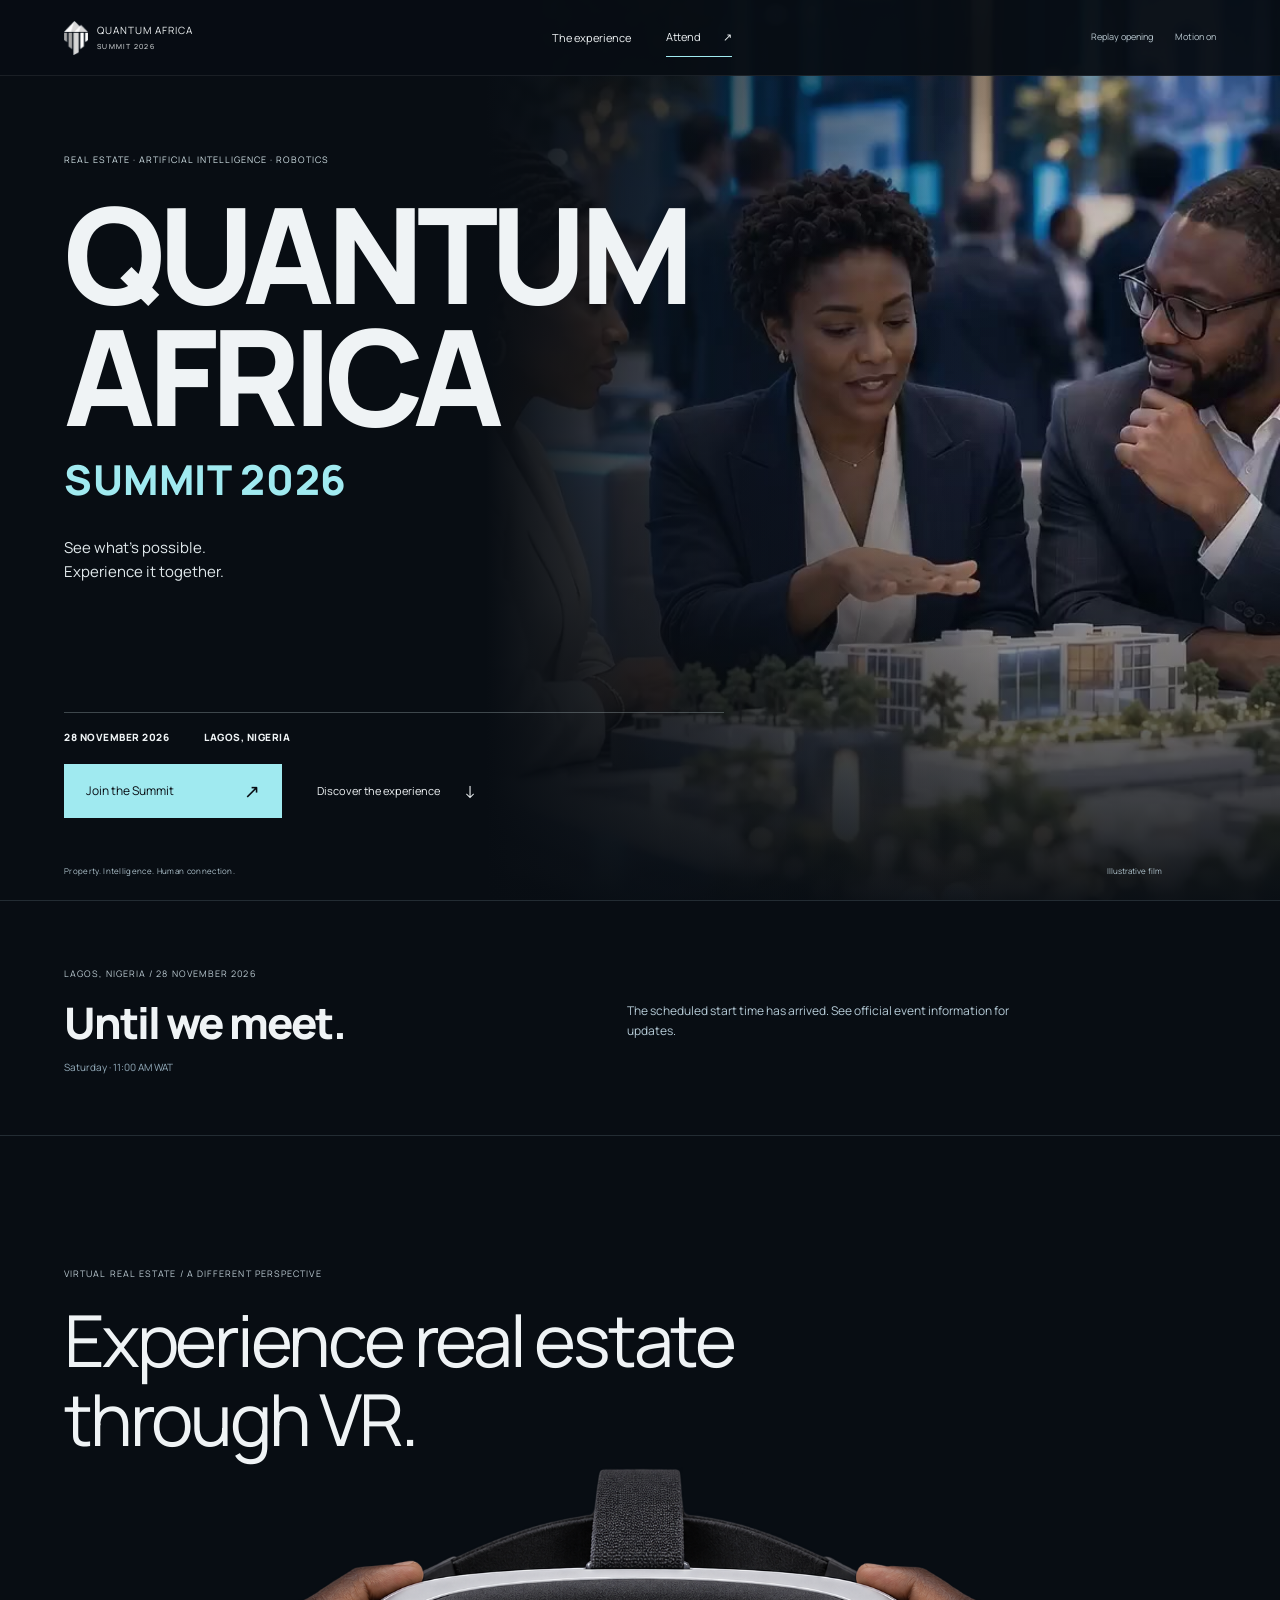
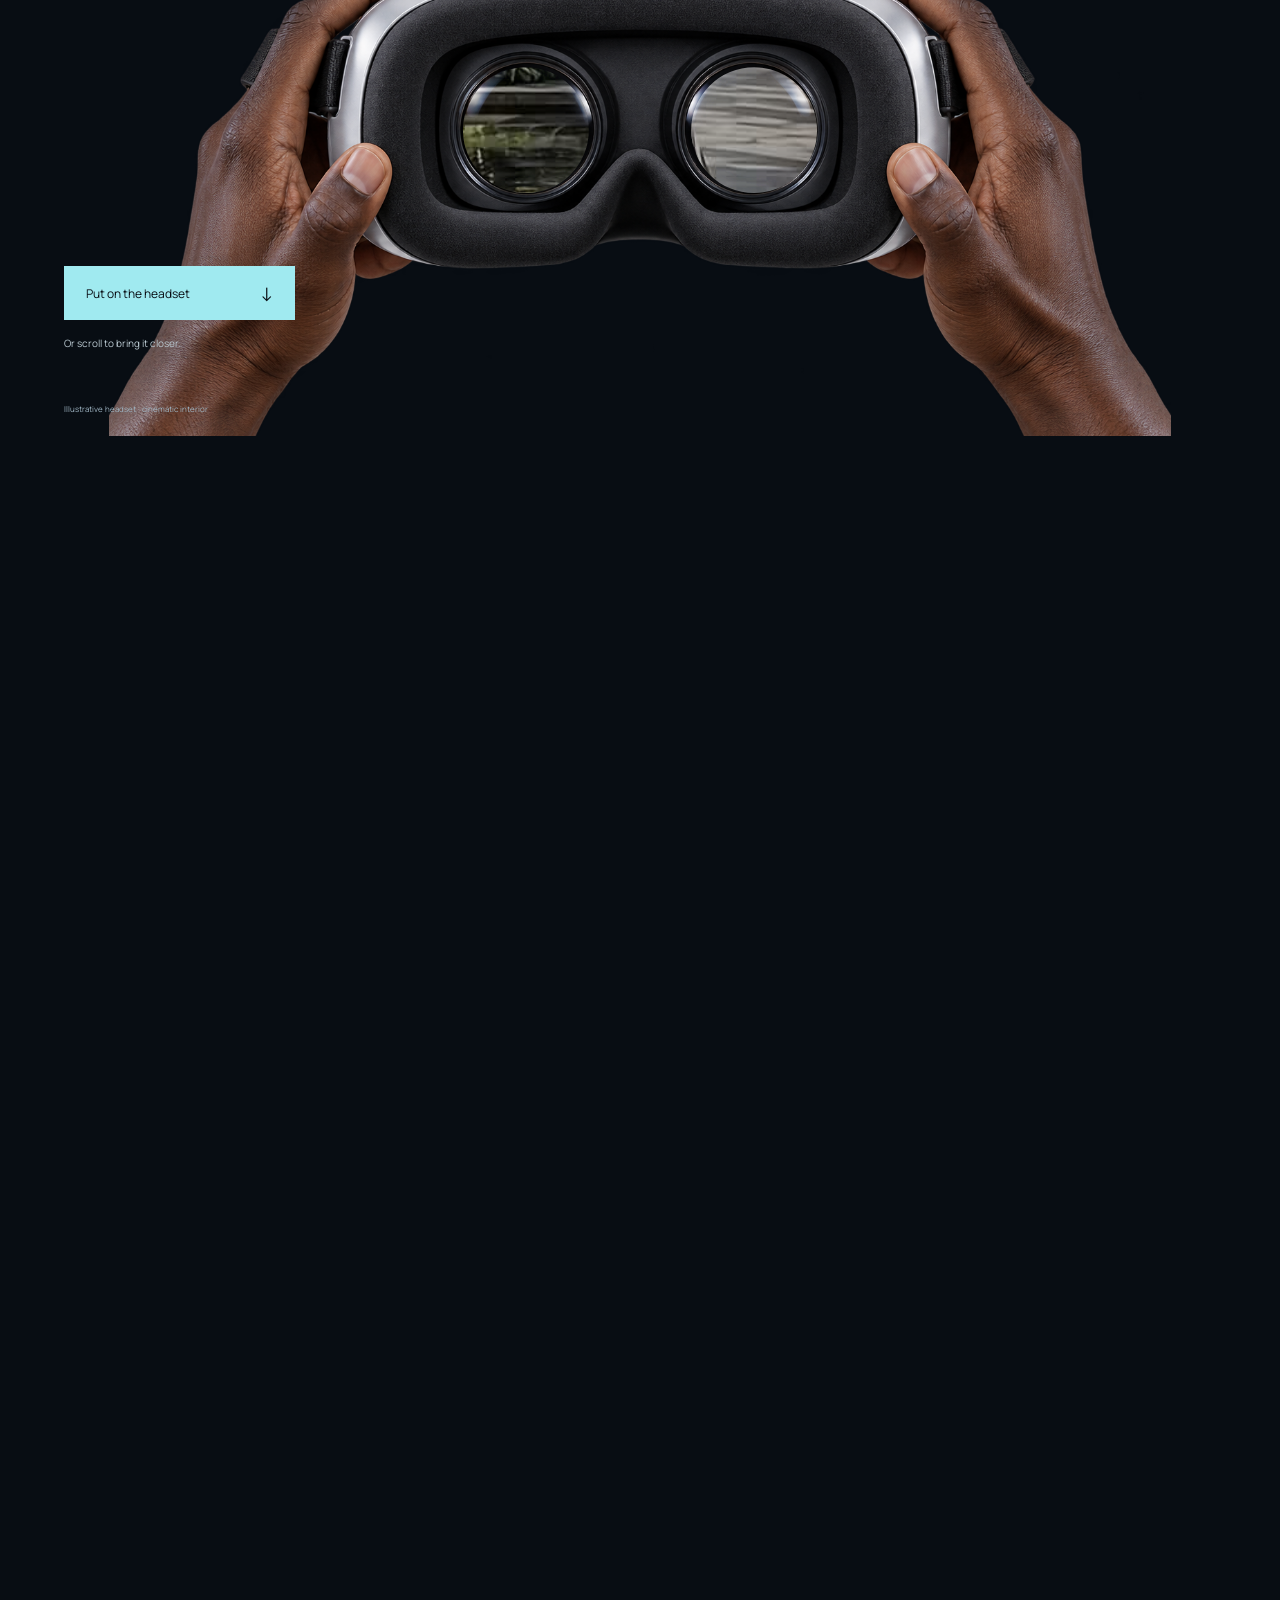
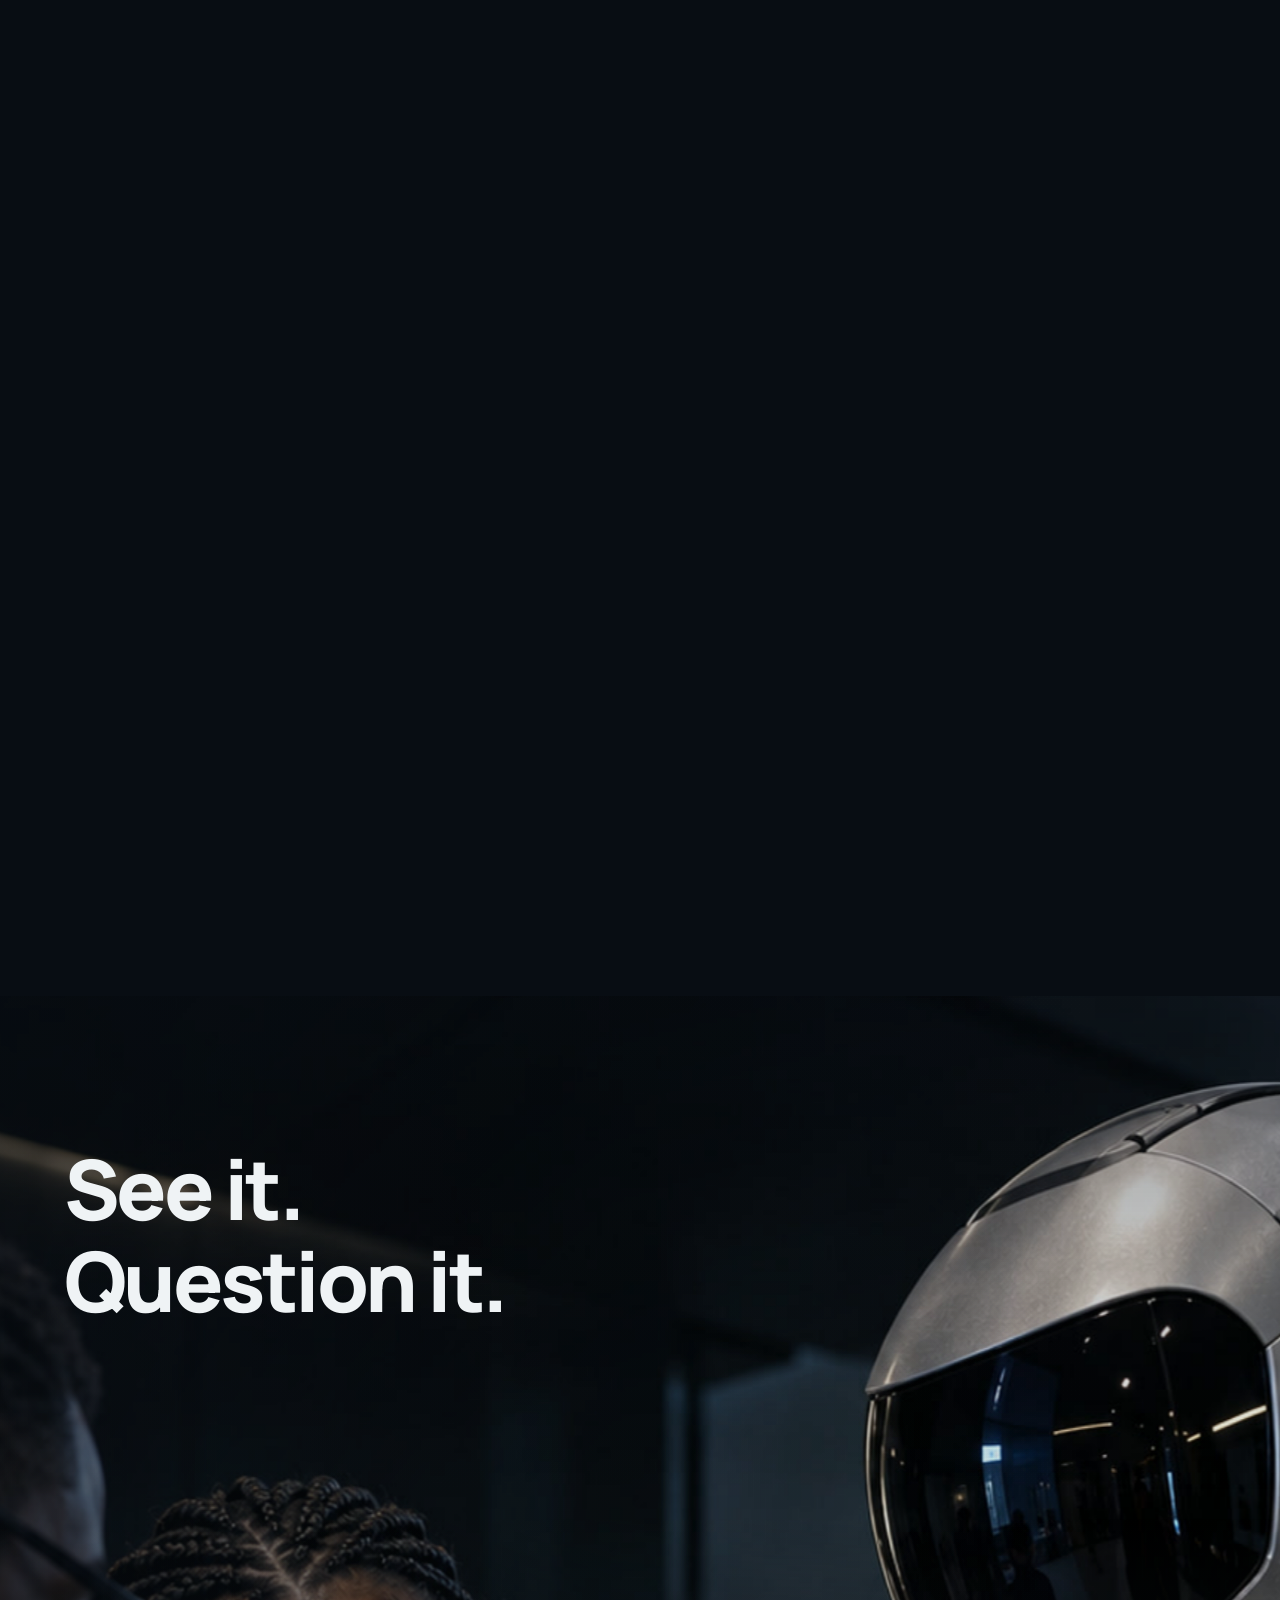
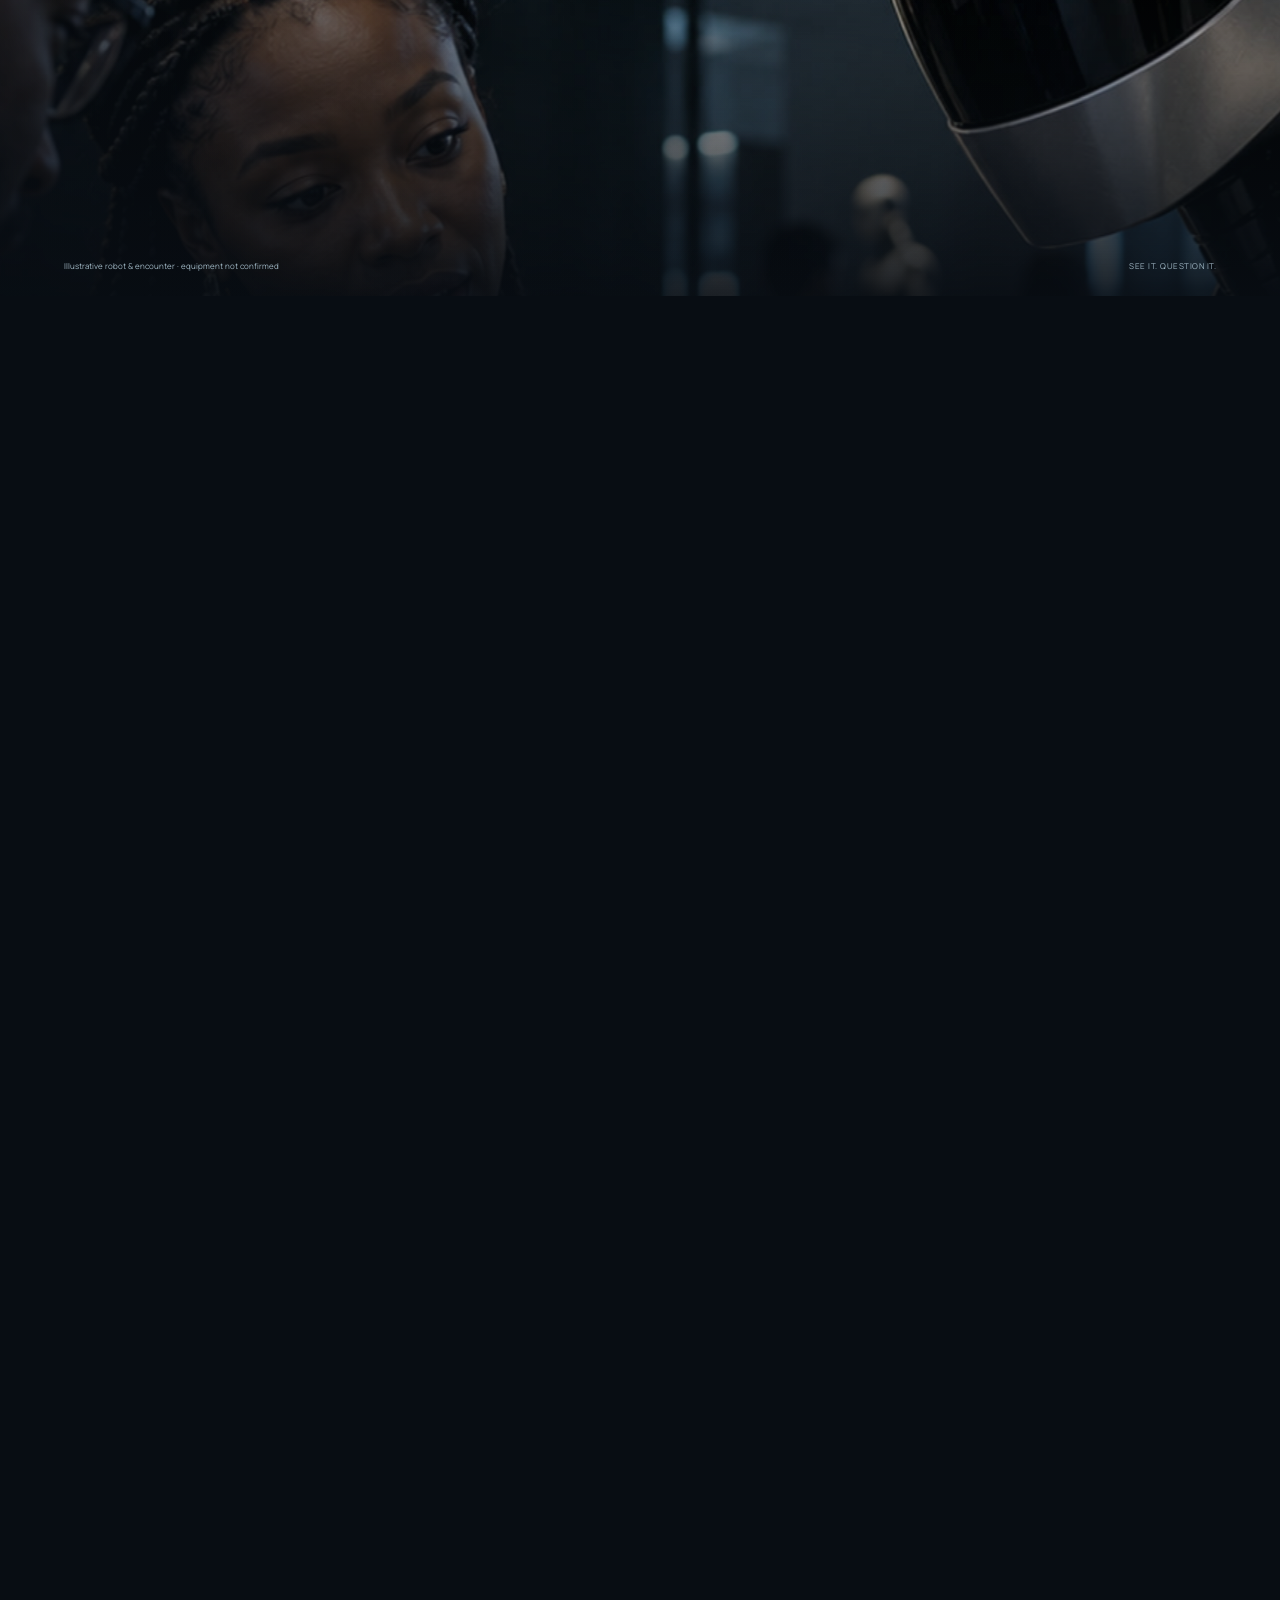
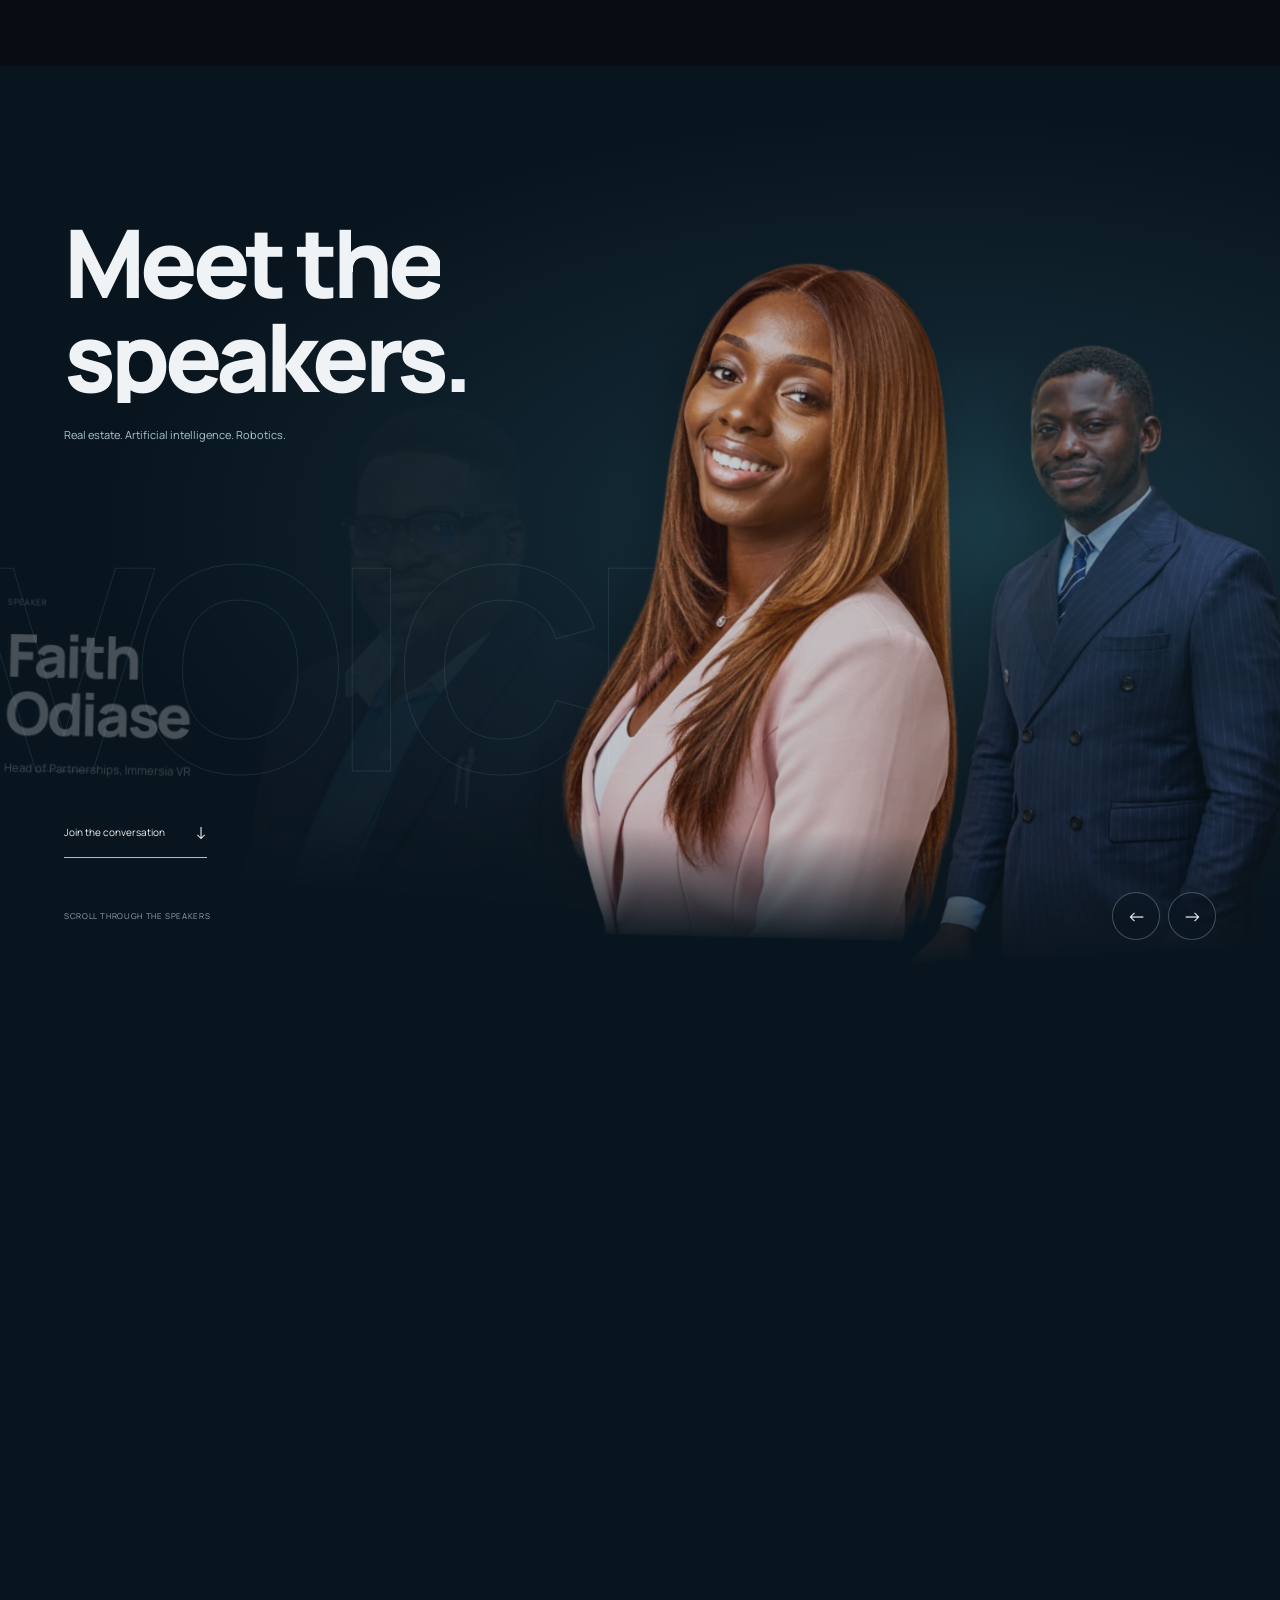
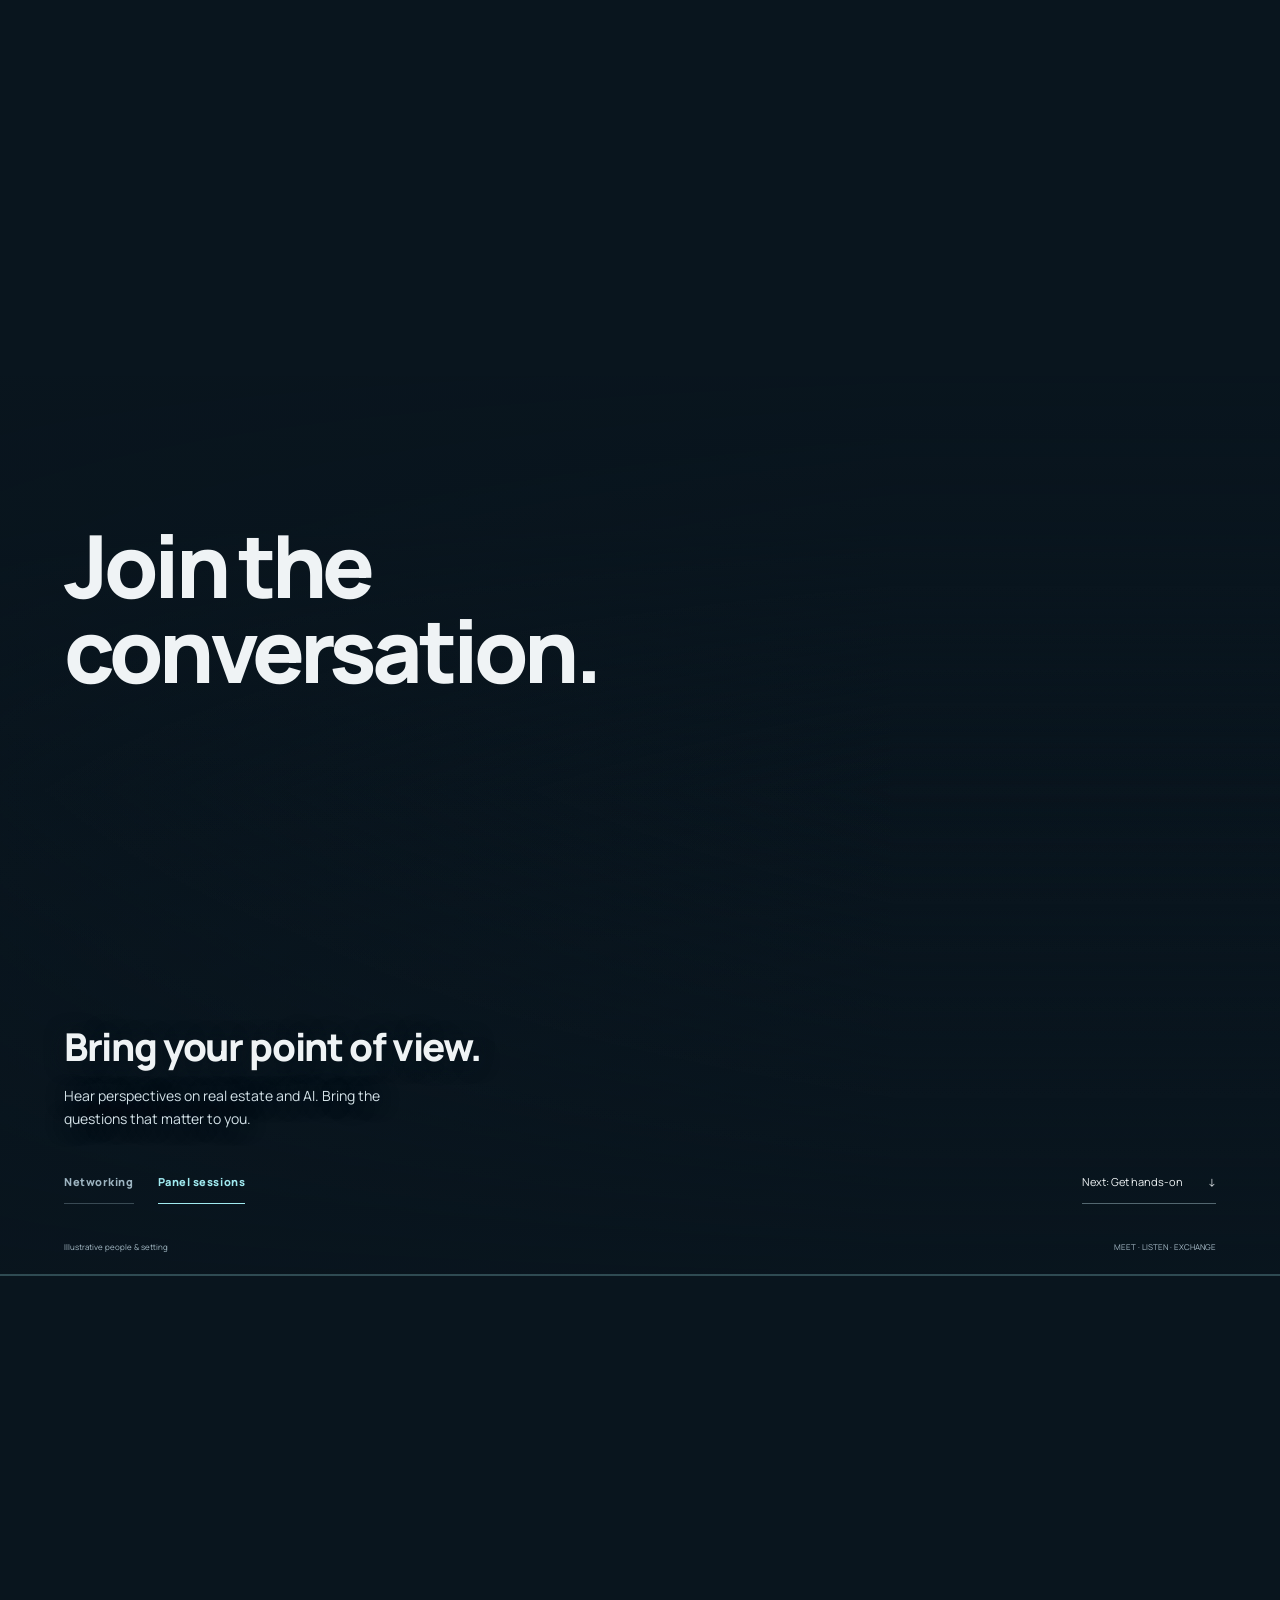
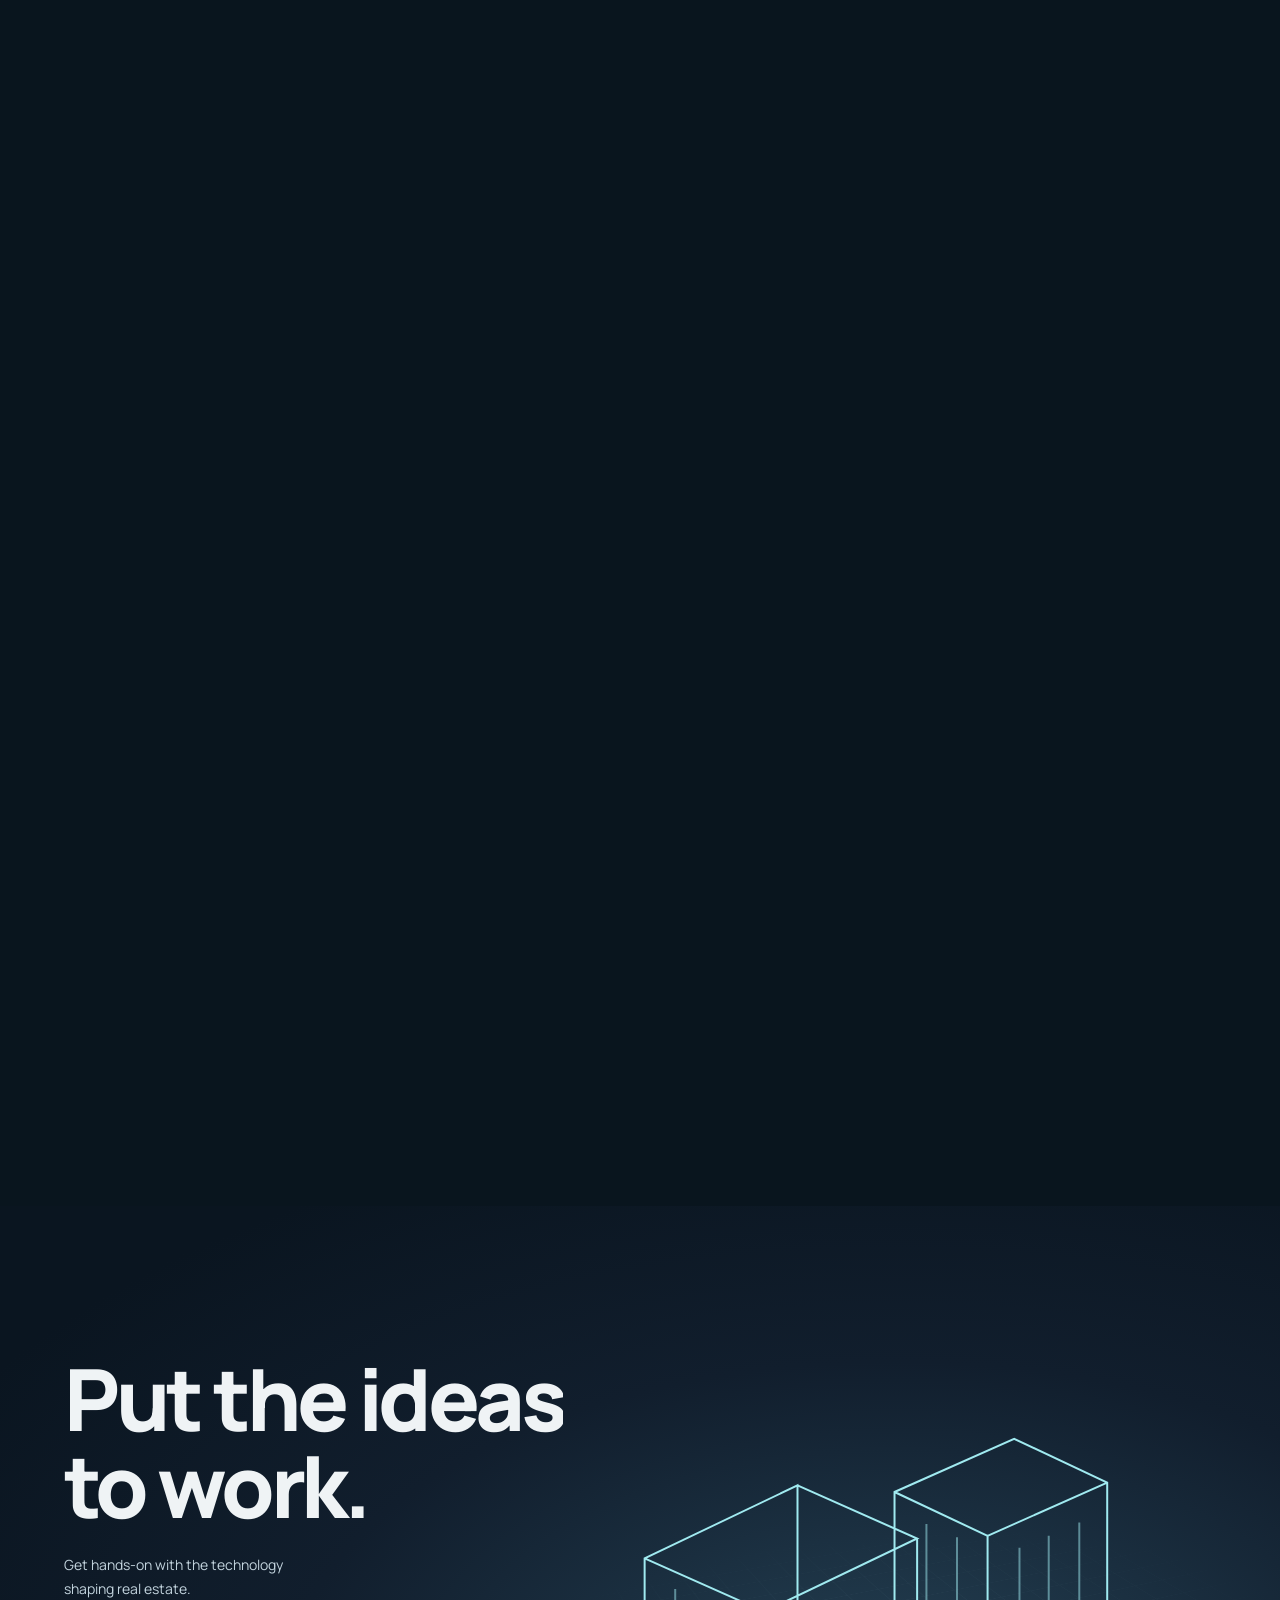
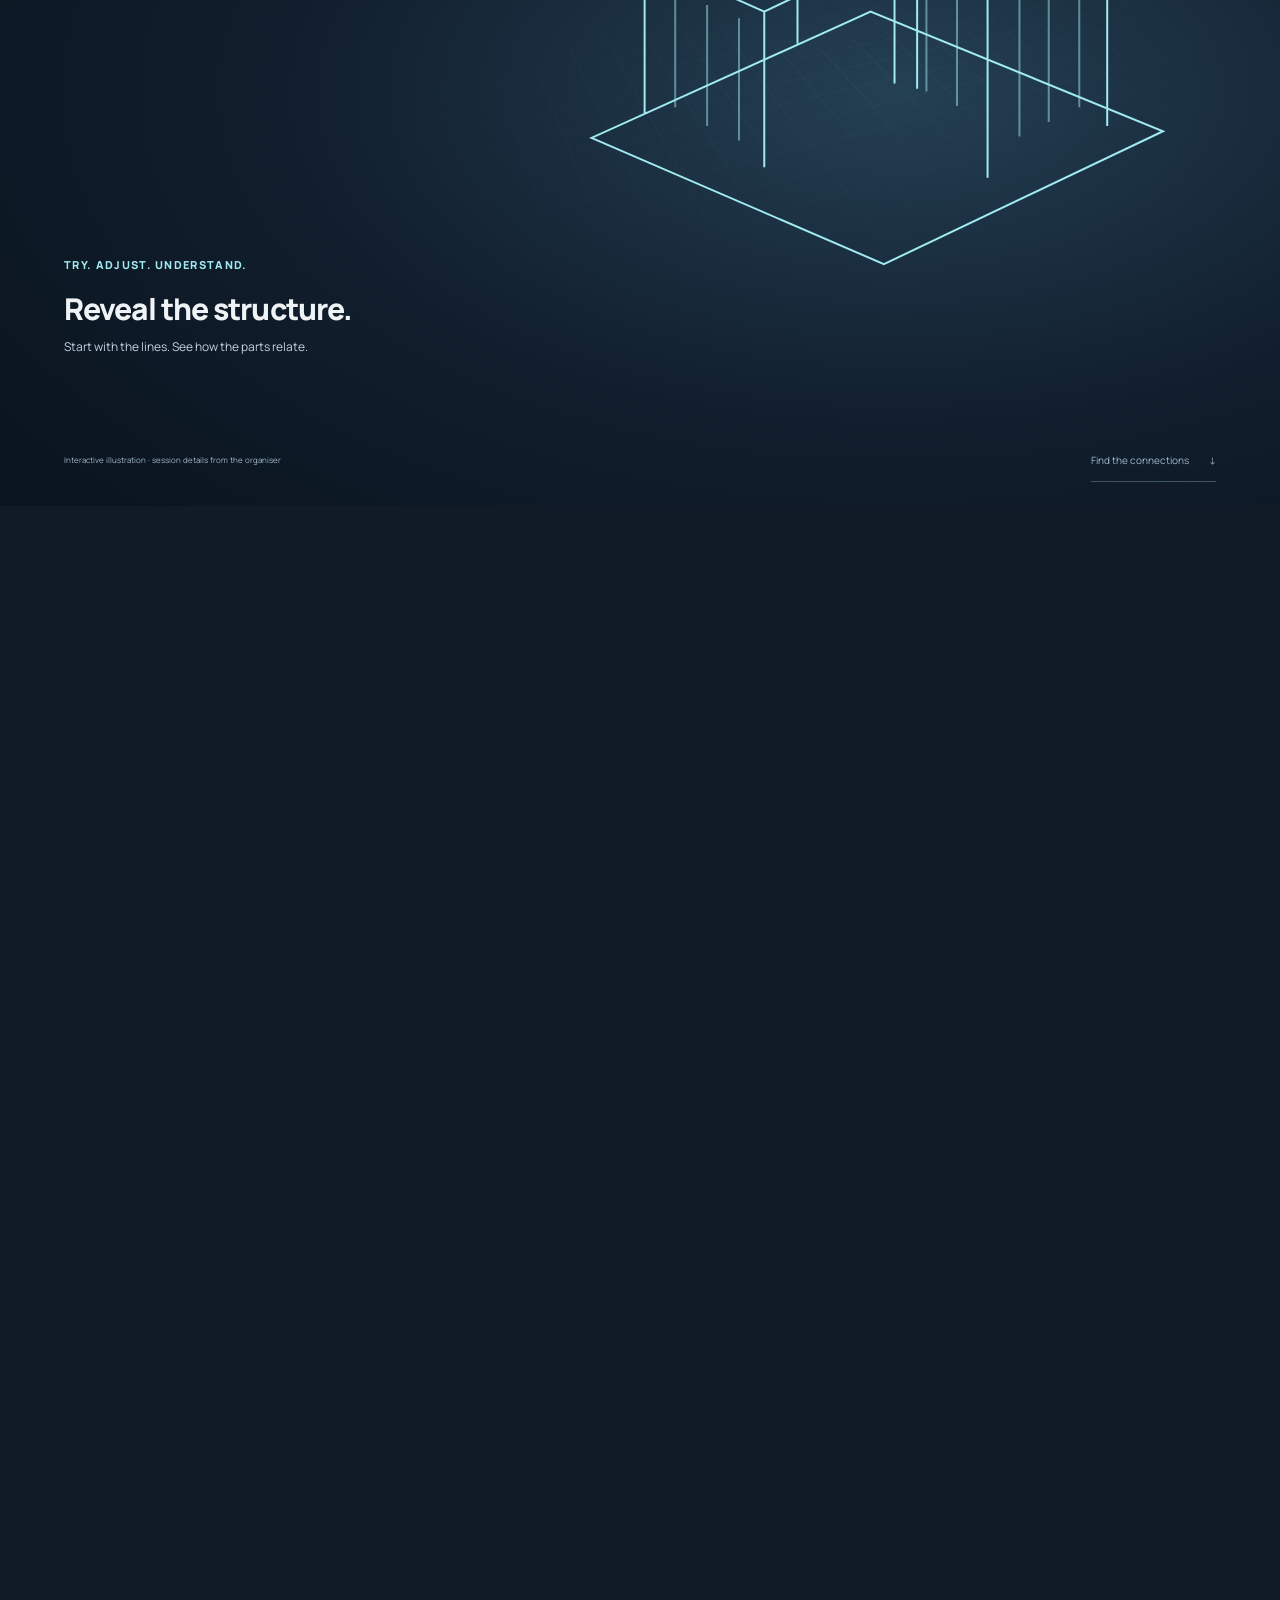
==== commit cb3c77ba: "Apply user corrections: numbering removal, dropdown animations, partner ribbon, VR auto-scroll" ====
--- a/website-summit-audit-2026-10-24/concept-hero-film/index.html
+++ b/website-summit-audit-2026-10-24/concept-hero-film/index.html
@@ -8,6 +8,7 @@
   <link rel="stylesheet" href="headset.css"><link rel="stylesheet" href="hero.css"><link rel="stylesheet" href="robotics.css"><link rel="stylesheet" href="conversation.css"><link rel="stylesheet" href="countdown.css"><link rel="stylesheet" href="speaker-cutouts.css"><link rel="stylesheet" href="conversation-room.css">
   <script type="module" src="headset.js"></script><script type="module" src="hero.js"></script><script type="module" src="chapter-motion.js"></script><script type="module" src="vr-film.js"></script><script type="module" src="conversation.js"></script><script type="module" src="countdown.js"></script><script type="module" src="conversation-room.js"></script>
   <link rel="stylesheet" href="completion.css"><script type="module" src="completion.js"></script>
+  <link rel="stylesheet" href="ui-polish.css"><script type="module" src="ui-polish.js"></script>
 </head>
 <body class="static-mode">
 <a class="skip" href="#hero">Skip opening</a>
@@ -47,20 +48,20 @@
     <div class="inside-copy"><p class="eyebrow">VIRTUAL REAL ESTATE / THROUGH VR</p><div class="vr-phrases"><h2 class="vr-phrase-first">Move beyond<br>the floor plan.</h2><h2 class="vr-phrase-second">See a new<br>perspective.</h2></div><div class="vr-playback-actions"><button type="button" id="vr-film-control" class="text-button" hidden>Play interior film <span aria-hidden="true">▷</span></button><button type="button" id="leave" class="text-button">Take off the headset <span>↓</span></button></div></div>
     <div class="closing-copy" id="invitation"><p class="eyebrow">EXPERIENCE / VIRTUAL REALITY</p><h2>Try it at<br>the Summit.</h2><p>Then meet robotics and AI, up close.</p><a class="button" href="#robotics">Next: Robotics & AI <span>↓</span></a></div>
     <p class="media-message" id="media-message" role="status" hidden></p>
-    <div class="provenance"><p>Illustrative headset · cinematic interior</p><span id="chapter" aria-hidden="true">01 / THE HEADSET</span></div>
+    <div class="provenance"><p>Illustrative headset · cinematic interior</p><span id="chapter" aria-hidden="true" hidden>01 / THE HEADSET</span></div>
   </div></section>
 
   <section class="robot-chapter" id="robotics" aria-labelledby="robot-title"><div class="robot-stage">
-    <div class="robot-intro"><p class="eyebrow">02 / ROBOTICS & ARTIFICIAL INTELLIGENCE</p><h2 id="robot-title">Meet robots.<br><span>Up close.</span></h2><p>A different kind<br>of encounter.</p><button class="text-button" id="reveal-robot" type="button">See it in the room <span>↓</span></button></div>
+    <div class="robot-intro"><h2 id="robot-title" class="masked-heading"><span class="line-mask"><span>Meet robots.</span></span><span class="line-mask"><span>Up close.</span></span></h2><p>A different kind<br>of encounter.</p><button class="text-button" id="reveal-robot" type="button">See it in the room <span>↓</span></button></div>
     <div class="robot-model" role="img" aria-label="An illustrative 3D robot raising its articulated hand"><canvas id="robot-canvas" aria-hidden="true"></canvas></div>
     <div class="robot-photo"><img id="robot-image" src="assets/robotics-encounter.jpg" alt="An illustrative African technology practitioner explaining a humanoid robot's articulated hand to a visitor" loading="lazy"><div class="robot-light"></div></div>
-    <div class="robot-context"><p class="eyebrow">TECHNOLOGY, IN THE ROOM</p><h2>See it.<br>Question it.</h2></div>
+    <div class="robot-context"><h2 class="masked-heading"><span class="line-mask"><span>See it.</span></span><span class="line-mask"><span>Question it.</span></span></h2></div>
     <div class="robot-takeaway"><p>Watch robotics and AI demonstrations.<br>Ask what they could mean for real estate.</p><div class="robot-formats"><span>Demonstrations</span><span>AI & robotics</span><span>Questions & conversation</span></div><a class="text-button" href="#voices">Meet the voices <span>↓</span></a></div>
     <p class="robot-credit">Illustrative robot & encounter · equipment not confirmed</p><p class="robot-model-message" id="robot-model-message" role="status" hidden>3D viewing is unavailable on this device. Scroll to the photographic encounter.</p><span class="robot-phase" aria-hidden="true">SCROLL TO MEET THE MACHINE</span>
   </div></section>
 
   <section id="voices" class="voices-chapter" aria-labelledby="voices-title"><span id="speaker-list" class="speaker-lineup-anchor" aria-hidden="true"></span><div class="voices-stage">
-    <div class="voices-intro"><p class="eyebrow">03 / THE SPEAKERS</p><h2 id="voices-title"><span><span>Meet the</span></span><span><span>speakers.</span></span></h2><p>Real estate. Artificial intelligence. Robotics.</p></div>
+    <div class="voices-intro"><h2 id="voices-title"><span><span>Meet the</span></span><span><span>speakers.</span></span></h2><p>Real estate. Artificial intelligence. Robotics.</p></div>
     <p class="voices-backdrop" aria-hidden="true">VOICES</p>
     <div class="portrait-stage" aria-label="The speaker line-up">
       <figure class="speaker-frame" data-speaker="0"><img src="assets/speakers/joe-terhile-cutout.webp" alt="Joe Terhile" loading="lazy" decoding="async"><figcaption><span>CONVENER</span><h3><span>Joe</span><span>Terhile</span></h3><p>Founder & CEO, Quantum Africa</p></figcaption></figure>
@@ -72,57 +73,115 @@
       <figure class="speaker-frame" data-speaker="6"><img src="assets/speakers/ajulo-joshua-cutout.webp" alt="Ajulo Joshua" loading="lazy" decoding="async"><figcaption><span>SPEAKER</span><h3><span>Ajulo</span><span>Joshua</span></h3><p>Lead Consultant, Dipa Consulting</p></figcaption></figure>
     </div>
     <a class="voices-skip text-button" href="#conversation">Join the conversation <span>↓</span></a>
-    <div class="portrait-navigation"><p><span id="speaker-position" aria-hidden="true">01 / 07</span><span>SCROLL THROUGH THE SPEAKERS</span></p><div><button id="speaker-prev" type="button" aria-label="Previous speaker">←</button><button id="speaker-next" type="button" aria-label="Next speaker">→</button></div></div>
+    <div class="portrait-navigation"><p><span id="speaker-position" aria-hidden="true" hidden>01 / 07</span><span>SCROLL THROUGH THE SPEAKERS</span></p><div><button id="speaker-prev" type="button" aria-label="Previous speaker">←</button><button id="speaker-next" type="button" aria-label="Next speaker">→</button></div></div>
     <p id="speaker-announcement" class="speaker-announcement" role="status" aria-live="polite"></p>
   </div></section>
   <section id="conversation" class="conversation-chapter" aria-labelledby="conversation-title"><div class="conversation-stage">
-    <div class="conversation-heading"><p class="eyebrow">04 / NETWORKING & PANEL SESSIONS</p><h2 id="conversation-title"><span>Join the</span><span>conversation.</span></h2></div>
+    <div class="conversation-heading"><h2 id="conversation-title"><span>Join the</span><span>conversation.</span></h2></div>
     <figure class="conversation-photo conversation-network"><picture><source media="(min-width:761px)" srcset="assets/networking-room-wide.jpg"><img src="assets/networking-room.jpg" alt="An illustrative group of African professionals exchanging ideas around a lounge table" width="1024" height="1536" loading="lazy" decoding="async"></picture></figure>
-    <article class="conversation-copy conversation-copy-network"><p class="eyebrow">01 / NETWORKING</p><h3>Make the introduction.</h3><p>Meet people working across property and technology. Start with a conversation.</p></article>
+    <article class="conversation-copy conversation-copy-network"><h3>Make the introduction.</h3><p>Meet people working across property and technology. Start with a conversation.</p></article>
     <figure class="conversation-photo conversation-panel"><picture><source media="(min-width:761px)" srcset="assets/panel-room-wide.jpg"><img src="assets/panel-room.jpg" alt="An illustrative panel of African professionals in discussion, viewed from the audience" width="1024" height="1536" loading="lazy" decoding="async"></picture></figure>
-    <article class="conversation-copy conversation-copy-panel"><p class="eyebrow">02 / PANEL SESSIONS</p><h3>Bring your point of view.</h3><p>Hear perspectives on real estate and AI. Bring the questions that matter to you.</p></article>
-    <div class="conversation-controls"><div class="conversation-switches" role="group" aria-label="Explore networking and panels"><button type="button" data-room-beat="networking" aria-pressed="true"><span>01</span>Networking</button><button type="button" data-room-beat="panel" aria-pressed="false"><span>02</span>Panel sessions</button></div><a href="#possibilities">Next: Get hands-on <span aria-hidden="true">↓</span></a></div>
+    <article class="conversation-copy conversation-copy-panel"><h3>Bring your point of view.</h3><p>Hear perspectives on real estate and AI. Bring the questions that matter to you.</p></article>
+    <div class="conversation-controls"><div class="conversation-switches" role="group" aria-label="Explore networking and panels"><button type="button" data-room-beat="networking" aria-pressed="true">Networking</button><button type="button" data-room-beat="panel" aria-pressed="false">Panel sessions</button></div><a href="#possibilities">Next: Get hands-on <span aria-hidden="true">↓</span></a></div>
     <p class="conversation-credit"><span>Illustrative people & setting</span><span>MEET · LISTEN · EXCHANGE</span></p><div class="conversation-progress" aria-hidden="true"></div>
   </div></section>
   <section id="possibilities" class="workshop-chapter" aria-labelledby="workshop-title"><span id="workshops" class="chapter-anchor" aria-hidden="true"></span><div class="workshop-stage">
-    <div class="workshop-heading"><p class="eyebrow">05 / WORKSHOPS</p><h2 id="workshop-title">Put the ideas<br>to work.</h2><p>Get hands-on with the technology<br>shaping real estate.</p></div>
+    <div class="workshop-heading"><h2 id="workshop-title" class="masked-heading"><span class="line-mask"><span>Put the ideas</span></span><span class="line-mask"><span>to work.</span></span></h2><p>Get hands-on with the technology<br>shaping real estate.</p></div>
     <div class="model-view" role="img" aria-label="Interactive architectural study: a building changes from outline to solid form to an illuminated night view"><div class="model-grid" aria-hidden="true"></div><div class="model-turntable" id="workshop-model" aria-hidden="true"></div><svg class="model-fallback" viewBox="0 0 520 360" aria-hidden="true"><g fill="none" stroke="currentColor" stroke-width="1.5"><path d="M50 245 270 340 480 240 260 150Z M90 227V110L205 55 205 174 M90 110 180 150V267 M180 150 295 95 205 55 M295 95V208 M278 204V60L368 20 438 53V236 M278 60 348 93V275 M348 93 438 53"/><path d="M113 133V222 M137 145V236 M161 155V247 M302 84V210 M325 94V221 M372 102V244 M394 93V233 M417 83V222" opacity=".5"/></g></svg></div>
     <div class="workshop-caption"><p class="eyebrow">TRY. ADJUST. UNDERSTAND.</p><h3 id="model-state-title">Reveal the structure.</h3><p id="model-state-copy">Start with the lines. See how the parts relate.</p></div>
-    <div class="workshop-controls" role="group" aria-label="Architectural study views"><button type="button" data-model-mode="outline" aria-pressed="true">01 <span>Outline</span></button><button type="button" data-model-mode="form" aria-pressed="false">02 <span>Form</span></button><button type="button" data-model-mode="light" aria-pressed="false">03 <span>Light</span></button></div>
+    <div class="workshop-controls" role="group" aria-label="Architectural study views"><button type="button" data-model-mode="outline" aria-pressed="true">Outline</button><button type="button" data-model-mode="form" aria-pressed="false">Form</button><button type="button" data-model-mode="light" aria-pressed="false">Light</button></div>
     <div class="workshop-bottom"><p>Interactive illustration · session details from the organiser</p><a href="#partnerships">Find the connections <span aria-hidden="true">↓</span></a></div>
   </div></section>
 
   <section id="partnerships" class="partnership-section tail-section" aria-labelledby="partnership-title">
-    <div class="partnership-intro"><p class="eyebrow">06 / STRATEGIC PARTNERSHIPS</p><h2 id="partnership-title">Good ideas need<br>good partners.</h2><p>Meet sponsors, partners and decision makers across real estate and technology. Explore where your work could connect.</p></div>
-    <div class="connection-map" aria-hidden="true"><svg viewBox="0 0 600 560"><g class="connection-paths" fill="none" stroke="currentColor" stroke-width="1.2"><path pathLength="1" d="M300 280Q130 240 100 125"/><path pathLength="1" d="M300 280Q420 180 490 115"/><path pathLength="1" d="M300 280Q490 300 505 390"/><path pathLength="1" d="M300 280Q220 390 180 455"/><path pathLength="1" d="M300 280Q140 310 75 320"/></g><circle cx="300" cy="280" r="108" fill="none" stroke="currentColor" opacity=".15"/><circle cx="300" cy="280" r="72" fill="#c9dee2"/><image href="assets/brand/mark-trimmed.png" x="279" y="246" width="42" height="64" class="map-logo"/><g class="map-node"><circle cx="100" cy="125" r="5"/><text x="100" y="93" text-anchor="middle">DEVELOPMENT</text></g><g class="map-node"><circle cx="490" cy="115" r="5"/><text x="490" y="83" text-anchor="middle">STRATEGY</text></g><g class="map-node"><circle cx="505" cy="390" r="5"/><text x="505" y="425" text-anchor="middle">CAPITAL</text></g><g class="map-node"><circle cx="180" cy="455" r="5"/><text x="180" y="490" text-anchor="middle">KNOWLEDGE</text></g><g class="map-node"><circle cx="75" cy="320" r="5"/><text x="75" y="355" text-anchor="middle">MEDIA</text></g></svg><p>Different strengths.<br>Shared possibilities.</p></div>
-    <div class="partnership-avenues"><p class="eyebrow">WHERE COULD YOU CONTRIBUTE?</p><details><summary><span>01</span> Development organisations <b aria-hidden="true">+</b></summary><div><p>Explore international development partnerships and shared initiatives.</p><a href="mailto:quantumafrica.ai@gmail.com?subject=Development%20partnership%20enquiry%20%E2%80%94%20Quantum%20Africa%202026">Discuss a development partnership ↗</a></div></details><details><summary><span>02</span> Strategy companies <b aria-hidden="true">+</b></summary><div><p>Bring strategic and consultative support to the collaboration.</p><a href="mailto:quantumafrica.ai@gmail.com?subject=Strategy%20partnership%20enquiry%20%E2%80%94%20Quantum%20Africa%202026">Discuss a strategy partnership ↗</a></div></details><details><summary><span>03</span> Financial institutions <b aria-hidden="true">+</b></summary><div><p>Explore capital partnerships for AI and technology products.</p><a href="mailto:quantumafrica.ai@gmail.com?subject=Financial%20partnership%20enquiry%20%E2%80%94%20Quantum%20Africa%202026">Discuss a financial partnership ↗</a></div></details><details><summary><span>04</span> Media organisations <b aria-hidden="true">+</b></summary><div><p>Connect through publicity, coverage and media partnerships.</p><a href="mailto:quantumafrica.ai@gmail.com?subject=Media%20partnership%20enquiry%20%E2%80%94%20Quantum%20Africa%202026">Discuss a media partnership ↗</a></div></details><details><summary><span>05</span> Education & research <b aria-hidden="true">+</b></summary><div><p>Contribute knowledge, research and material resources.</p><a href="mailto:quantumafrica.ai@gmail.com?subject=Education%20and%20research%20partnership%20%E2%80%94%20Quantum%20Africa%202026">Discuss a knowledge partnership ↗</a></div></details></div>
-    <div class="organiser-strip"><div><p class="eyebrow">CONVENED BY</p><p>Quantum Africa</p></div><div><p class="eyebrow">CO-ORGANISED BY</p><p>TDEO Enterprises</p></div></div>
-    <div class="event-partners"><p class="eyebrow">EVENT PARTNERS</p><ul aria-label="Event partners"><li>Raytech</li><li>Avorli</li><li>Go Holdings</li><li>Damisa</li></ul></div>
+    <div class="partnership-intro"><h2 id="partnership-title" class="masked-heading"><span class="line-mask"><span>Good ideas need</span></span><span class="line-mask"><span>good partners.</span></span></h2><p>Meet sponsors, partners and decision makers across real estate and technology. Explore where your work could connect.</p></div>
+    <div class="connection-map" aria-hidden="true">
+      <svg viewBox="0 0 600 560"><g class="connection-paths" fill="none" stroke="currentColor" stroke-width="1.2"><path pathLength="1" d="M300 280Q130 240 100 125"/><path pathLength="1" d="M300 280Q420 180 490 115"/><path pathLength="1" d="M300 280Q490 300 505 390"/><path pathLength="1" d="M300 280Q220 390 180 455"/><path pathLength="1" d="M300 280Q140 310 75 320"/></g><circle cx="300" cy="280" r="108" fill="none" stroke="currentColor" opacity=".15"/><circle cx="300" cy="280" r="72" fill="#c9dee2"/><image href="assets/brand/mark-trimmed.png" x="279" y="246" width="42" height="64" class="map-logo"/><g class="map-node"><circle cx="100" cy="125" r="5"/><text x="100" y="93" text-anchor="middle">DEVELOPMENT</text></g><g class="map-node"><circle cx="490" cy="115" r="5"/><text x="490" y="83" text-anchor="middle">STRATEGY</text></g><g class="map-node"><circle cx="505" cy="390" r="5"/><text x="505" y="425" text-anchor="middle">CAPITAL</text></g><g class="map-node"><circle cx="180" cy="455" r="5"/><text x="180" y="490" text-anchor="middle">KNOWLEDGE</text></g><g class="map-node"><circle cx="75" cy="320" r="5"/><text x="75" y="355" text-anchor="middle">MEDIA</text></g></svg>
+      <p class="map-caption">Different strengths. Shared possibilities.</p>
+    </div>
+    <div class="partnership-avenues"><p class="eyebrow">WHERE COULD YOU CONTRIBUTE?</p><details><summary>Development organisations <b aria-hidden="true">+</b></summary><div><p>Explore international development partnerships and shared initiatives.</p><a href="mailto:quantumafrica.ai@gmail.com?subject=Development%20partnership%20enquiry%20%E2%80%94%20Quantum%20Africa%202026">Discuss a development partnership ↗</a></div></details><details><summary>Strategy companies <b aria-hidden="true">+</b></summary><div><p>Bring strategic and consultative support to the collaboration.</p><a href="mailto:quantumafrica.ai@gmail.com?subject=Strategy%20partnership%20enquiry%20%E2%80%94%20Quantum%20Africa%202026">Discuss a strategy partnership ↗</a></div></details><details><summary>Financial institutions <b aria-hidden="true">+</b></summary><div><p>Explore capital partnerships for AI and technology products.</p><a href="mailto:quantumafrica.ai@gmail.com?subject=Financial%20partnership%20enquiry%20%E2%80%94%20Quantum%20Africa%202026">Discuss a financial partnership ↗</a></div></details><details><summary>Media organisations <b aria-hidden="true">+</b></summary><div><p>Connect through publicity, coverage and media partnerships.</p><a href="mailto:quantumafrica.ai@gmail.com?subject=Media%20partnership%20enquiry%20%E2%80%94%20Quantum%20Africa%202026">Discuss a media partnership ↗</a></div></details><details><summary>Education & research <b aria-hidden="true">+</b></summary><div><p>Contribute knowledge, research and material resources.</p><a href="mailto:quantumafrica.ai@gmail.com?subject=Education%20and%20research%20partnership%20%E2%80%94%20Quantum%20Africa%202026">Discuss a knowledge partnership ↗</a></div></details></div>
+    <div class="organiser-strip">
+      <div class="organiser-item organiser-convener">
+        <p class="eyebrow">CONVENED BY</p>
+        <div class="convener-brand">
+          <img src="assets/brand/mark-trimmed.png" alt="" width="24" height="36" class="convener-logo">
+          <span class="convener-name">Quantum Africa</span>
+        </div>
+      </div>
+      <div class="organiser-item organiser-coorganiser">
+        <p class="eyebrow">CO-ORGANISED BY</p>
+        <p class="coorganiser-name">TDEO Enterprises</p>
+      </div>
+    </div>
+    <div class="event-partners">
+      <p class="eyebrow">EVENT PARTNERS</p>
+      <div class="partner-marquee" aria-label="Event partners">
+        <ul class="partner-track" role="list">
+          <li><span>Raytech</span></li>
+          <li><span>Avorli</span></li>
+          <li><span>Go Holdings</span></li>
+          <li><span class="partner-with-icon"><img src="assets/brand/damisa-icon.png" alt="" width="28" height="28" class="partner-logo"><span>Damisa</span></span></li>
+        </ul>
+        <ul class="partner-track" aria-hidden="true" role="list">
+          <li><span>Raytech</span></li>
+          <li><span>Avorli</span></li>
+          <li><span>Go Holdings</span></li>
+          <li><span class="partner-with-icon"><img src="assets/brand/damisa-icon.png" alt="" width="28" height="28" class="partner-logo"><span>Damisa</span></span></li>
+        </ul>
+      </div>
+    </div>
   </section>
 
-  <section id="play" class="play-section" aria-labelledby="play-title"><div class="play-intro"><p class="eyebrow">07 / MORE WAYS TO EXPERIENCE VR</p><h2 id="play-title">Try another<br>reality.</h2><p>Virtual property is only the beginning.<br>Make room for VR movies and games.</p><div class="play-selectors" role="group" aria-label="Explore VR experiences"><button type="button" data-play="games" aria-pressed="true">VR games <span aria-hidden="true">↗</span></button><button type="button" data-play="movies" aria-pressed="false">VR movies <span aria-hidden="true">↗</span></button></div></div><div class="play-scenes"><article class="play-scene is-selected" data-play-scene="games"><img src="assets/vr-games.jpg" alt="Illustrative participant holding VR motion controllers while wearing a headset" width="1024" height="1536" loading="lazy" decoding="async"><div class="play-caption"><span>VR GAMES</span><h3>Step into the action.</h3></div></article><article class="play-scene" data-play-scene="movies"><img src="assets/vr-movies.jpg" alt="Illustrative participant seated in a lounge chair watching a VR film through a headset" width="1024" height="1536" loading="lazy" decoding="async"><div class="play-caption"><span>VR MOVIES</span><h3>Let the story surround you.</h3></div></article><p class="play-credit">Illustrative experiences · equipment not confirmed</p></div></section>
+  <section id="play" class="play-section" aria-labelledby="play-title">
+    <div class="play-stage">
+      <div class="play-intro">
+        <h2 id="play-title" class="masked-heading"><span class="line-mask"><span>VR games.</span></span><span class="line-mask"><span>VR movies.</span></span></h2>
+        <p class="play-lead">Beyond architectural walkthroughs, experience the pulse of immersive technology with hands-on VR games and cinematic VR movies throughout the Summit.</p>
+        <div class="play-selectors" role="group" aria-label="Explore VR experiences">
+          <button type="button" data-play="games" aria-pressed="true">VR games <span aria-hidden="true">↗</span></button>
+          <button type="button" data-play="movies" aria-pressed="false">VR movies <span aria-hidden="true">↗</span></button>
+        </div>
+      </div>
+      <div class="play-scenes">
+        <article class="play-scene is-selected" data-play-scene="games">
+          <img src="assets/vr-games.jpg" alt="Illustrative participant holding VR motion controllers while wearing a headset" width="1024" height="1536" loading="lazy" decoding="async">
+          <div class="play-caption">
+            <span>VR GAMES</span>
+            <h3>Step into the action.</h3>
+          </div>
+        </article>
+        <article class="play-scene" data-play-scene="movies">
+          <img src="assets/vr-movies.jpg" alt="Illustrative participant seated in a lounge chair watching a VR film through a headset" width="1024" height="1536" loading="lazy" decoding="async">
+          <div class="play-caption">
+            <span>VR MOVIES</span>
+            <h3>Let the story surround you.</h3>
+          </div>
+        </article>
+        <p class="play-credit">Illustrative experiences · equipment not confirmed</p>
+      </div>
+    </div>
+  </section>
 
-  <section id="attend" class="tickets-section tail-section" aria-labelledby="tickets-title"><span id="tickets" class="chapter-anchor" aria-hidden="true"></span><div class="tickets-heading"><p class="eyebrow">08 / YOUR INVITATION</p><h2 id="tickets-title">Choose how<br>you’ll be there.</h2><p>28 November 2026 · 11:00 AM WAT<br>Lagos, Nigeria</p></div><div class="admission-passes">
-    <article class="admission-pass"><div class="pass-top"><p class="eyebrow">SUMMIT ADMISSION</p><span aria-hidden="true">01</span></div><h3>Standard</h3><p class="ticket-price"><span>$50</span> <small>USD</small></p><p class="pass-summary">The essentials for your day in the room.</p><ul><li>Refreshments</li><li>Event souvenir</li><li>Networking</li><li>VR games</li></ul><a class="button" href="https://selar.com/8q9g299h98" target="_blank" rel="noopener noreferrer">View Standard registration <span aria-hidden="true">↗</span></a></article>
-    <article class="admission-pass vip-pass"><div class="pass-top"><p class="eyebrow">SUMMIT ADMISSION</p><span aria-hidden="true">02</span></div><h3>VIP</h3><p class="ticket-price"><span>$200</span> <small>USD</small></p><p class="pass-summary">Continue the conversation over dinner.</p><ul><li>Exclusive dinner with delegates</li></ul><p class="pass-clarification">The organiser lists the dinner as the VIP inclusion. Confirm shared Standard benefits and final inclusions when registering.</p><a class="button" href="https://selar.com/8q9g299h98" target="_blank" rel="noopener noreferrer">View VIP registration <span aria-hidden="true">↗</span></a></article>
+  <section id="attend" class="tickets-section tail-section" aria-labelledby="tickets-title"><span id="tickets" class="chapter-anchor" aria-hidden="true"></span><div class="tickets-heading"><h2 id="tickets-title" class="masked-heading"><span class="line-mask"><span>Choose how</span></span><span class="line-mask"><span>you’ll be there.</span></span></h2><p>28 November 2026 · 11:00 AM WAT<br>Lagos, Nigeria</p></div><div class="admission-passes">
+    <article class="admission-pass"><div class="pass-top"><p class="eyebrow">SUMMIT ADMISSION</p></div><h3>Standard</h3><p class="ticket-price"><span>$50</span> <small>USD</small></p><p class="pass-summary">The essentials for your day in the room.</p><ul><li>Refreshments</li><li>Event souvenir</li><li>Networking</li><li>VR games</li></ul><a class="button" href="https://selar.com/8q9g299h98" target="_blank" rel="noopener noreferrer">View Standard registration <span aria-hidden="true">↗</span></a></article>
+    <article class="admission-pass vip-pass"><div class="pass-top"><p class="eyebrow">SUMMIT ADMISSION</p></div><h3>VIP</h3><p class="ticket-price"><span>$200</span> <small>USD</small></p><p class="pass-summary">Continue the conversation over dinner.</p><ul><li>Exclusive dinner with delegates</li></ul><p class="pass-clarification">The organiser lists the dinner as the VIP inclusion. Confirm shared Standard benefits and final inclusions when registering.</p><a class="button" href="https://selar.com/8q9g299h98" target="_blank" rel="noopener noreferrer">View VIP registration <span aria-hidden="true">↗</span></a></article>
   </div><p class="ticket-handoff">Registration and payment take place on the official Selar page. Check current availability and final terms there.</p>
   <div class="accommodation"><div><p class="eyebrow">STAYING IN LAGOS?</p><h3>Make room<br>for your stay.</h3></div><div><p>Accommodation is a separate charge from admission.</p><dl><div><dt>Standard accommodation</dt><dd>$50 <span>USD</span></dd></div><div><dt>VIP accommodation</dt><dd>$100 <span>USD</span></dd></div></dl><p class="accommodation-note">Property, stay duration and availability are to be confirmed with the team.</p><a href="mailto:quantumafrica.ai@gmail.com?subject=Accommodation%20enquiry%20%E2%80%94%20Quantum%20Africa%202026" class="tail-text-link">Ask about accommodation <span aria-hidden="true">↗</span></a></div></div></section>
 
-  <section id="sponsorship" class="sponsorship-section tail-section" aria-labelledby="sponsor-title"><div class="sponsor-heading"><p class="eyebrow">09 / SPONSORSHIP</p><h2 id="sponsor-title">Put your name<br>behind possibility.</h2><p>Five ways to support the gathering.<br>Choose a package to see its published inclusions.</p></div><div class="sponsor-packages">
-    <details class="sponsor-tier" data-tier="Essential"><summary><span class="tier-number">01</span><span class="tier-name">Essential<small>Presence & introductions</small></span><span class="tier-price">$2,000<small>USD</small></span><b aria-hidden="true">+</b></summary><div class="tier-body"><ul><li>One complimentary Summit pass</li><li>Three-minute speaking opportunity</li><li>Logo on the event website and materials</li><li>Acknowledgement in the official brochure</li><li>Featured social media mention</li><li>Branded materials in attendee packs</li><li>Networking and VR games</li><li>Published share allocation in Quantum Africa: 0.02%</li></ul><a class="button" href="mailto:quantumafrica.ai@gmail.com?subject=Essential%20sponsorship%20%242%2C000%20%E2%80%94%20Quantum%20Africa%202026">Discuss Essential <span aria-hidden="true">↗</span></a></div></details>
-    <details class="sponsor-tier" data-tier="Premium"><summary><span class="tier-number">02</span><span class="tier-name">Premium<small>More room for your story</small></span><span class="tier-price">$5,000<small>USD</small></span><b aria-hidden="true">+</b></summary><div class="tier-body"><ul><li>Published share allocation in Quantum Africa: 0.25%</li><li>One-minute video playback and four-minute speaking slot</li><li>On-screen brand presence during breakout sessions</li><li>Dedicated social media feature</li><li>Feature in the post-event press release</li><li>Branded gift distribution opportunity</li><li>Access for two representatives</li><li>Exclusive dinner</li></ul><a class="button" href="mailto:quantumafrica.ai@gmail.com?subject=Premium%20sponsorship%20%245%2C000%20%E2%80%94%20Quantum%20Africa%202026">Discuss Premium <span aria-hidden="true">↗</span></a></div></details>
-    <details class="sponsor-tier" data-tier="Elite"><summary><span class="tier-number">03</span><span class="tier-name">Elite<small>On stage & in the conversation</small></span><span class="tier-price">$10,000<small>USD</small></span><b aria-hidden="true">+</b></summary><div class="tier-body"><ul><li>Published share allocation in Quantum Africa: 0.1%</li><li>Featured speaking role on a breakout panel</li><li>Exclusive brand interview and feature</li><li>Inclusion in a pre-event marketing video</li><li>Prominent logo on the main Summit stage</li><li>Reserved VIP seating for three representatives</li><li>Exclusive one-to-one access to entrepreneurs</li><li>Co-branded press release</li></ul><a class="button" href="mailto:quantumafrica.ai@gmail.com?subject=Elite%20sponsorship%20%2410%2C000%20%E2%80%94%20Quantum%20Africa%202026">Discuss Elite <span aria-hidden="true">↗</span></a></div></details>
-    <details class="sponsor-tier" data-tier="Distinguished"><summary><span class="tier-number">04</span><span class="tier-name">Distinguished<small>A deeper role in the experience</small></span><span class="tier-price">$50,000<small>USD</small></span><b aria-hidden="true">+</b></summary><div class="tier-body"><ul><li>All previous package benefits, as published by the organiser</li><li>Published share allocation in Quantum Africa: 0.5%</li><li>Two official event press releases</li><li>Custom-branded AI demonstration zone</li><li>Private post-event networking dinner for two</li><li>Logo on all event lanyards</li><li>Host a branded masterclass or mentorship session</li><li>Curated post-event networking reports</li></ul><a class="button" href="mailto:quantumafrica.ai@gmail.com?subject=Distinguished%20sponsorship%20%2450%2C000%20%E2%80%94%20Quantum%20Africa%202026">Discuss Distinguished <span aria-hidden="true">↗</span></a></div></details>
-    <details class="sponsor-tier" data-tier="Royalty"><summary><span class="tier-number">05</span><span class="tier-name">Royalty<small>A headline partnership</small></span><span class="tier-price">$100,000<small>USD</small></span><b aria-hidden="true">+</b></summary><div class="tier-body"><ul><li>All previous package benefits, as published by the organiser</li><li>Published share allocation in Quantum Africa: 1%</li><li>Premier keynote speaking slot</li><li>Exclusive naming rights to a major segment</li><li>Prominent branded media wall</li><li>Five VIP passes with premium seating</li><li>Full-page feature in the Summit magazine</li><li>Private session with global thought leaders</li><li>Founding Headline Sponsor for the next three editions</li></ul><a class="button" href="mailto:quantumafrica.ai@gmail.com?subject=Royalty%20sponsorship%20%24100%2C000%20%E2%80%94%20Quantum%20Africa%202026">Discuss Royalty <span aria-hidden="true">↗</span></a></div></details>
+  <section id="sponsorship" class="sponsorship-section tail-section" aria-labelledby="sponsor-title"><div class="sponsor-heading"><h2 id="sponsor-title" class="masked-heading"><span class="line-mask"><span>Put your name</span></span><span class="line-mask"><span>behind possibility.</span></span></h2><p>Five ways to support the gathering.<br>Choose a package to see its published inclusions.</p></div><div class="sponsor-packages">
+    <details class="sponsor-tier" data-tier="Essential"><summary><span class="tier-name">Essential<small>Presence & introductions</small></span><span class="tier-price">$2,000<small>USD</small></span><b aria-hidden="true">+</b></summary><div class="tier-body"><ul><li>One complimentary Summit pass</li><li>Three-minute speaking opportunity</li><li>Logo on the event website and materials</li><li>Acknowledgement in the official brochure</li><li>Featured social media mention</li><li>Branded materials in attendee packs</li><li>Networking and VR games</li><li>Published share allocation in Quantum Africa: 0.02%</li></ul><a class="button" href="mailto:quantumafrica.ai@gmail.com?subject=Essential%20sponsorship%20%242%2C000%20%E2%80%94%20Quantum%20Africa%202026">Discuss Essential <span aria-hidden="true">↗</span></a></div></details>
+    <details class="sponsor-tier" data-tier="Premium"><summary><span class="tier-name">Premium<small>More room for your story</small></span><span class="tier-price">$5,000<small>USD</small></span><b aria-hidden="true">+</b></summary><div class="tier-body"><ul><li>Published share allocation in Quantum Africa: 0.25%</li><li>One-minute video playback and four-minute speaking slot</li><li>On-screen brand presence during breakout sessions</li><li>Dedicated social media feature</li><li>Feature in the post-event press release</li><li>Branded gift distribution opportunity</li><li>Access for two representatives</li><li>Exclusive dinner</li></ul><a class="button" href="mailto:quantumafrica.ai@gmail.com?subject=Premium%20sponsorship%20%245%2C000%20%E2%80%94%20Quantum%20Africa%202026">Discuss Premium <span aria-hidden="true">↗</span></a></div></details>
+    <details class="sponsor-tier" data-tier="Elite"><summary><span class="tier-name">Elite<small>On stage & in the conversation</small></span><span class="tier-price">$10,000<small>USD</small></span><b aria-hidden="true">+</b></summary><div class="tier-body"><ul><li>Published share allocation in Quantum Africa: 0.1%</li><li>Featured speaking role on a breakout panel</li><li>Exclusive brand interview and feature</li><li>Inclusion in a pre-event marketing video</li><li>Prominent logo on the main Summit stage</li><li>Reserved VIP seating for three representatives</li><li>Exclusive one-to-one access to entrepreneurs</li><li>Co-branded press release</li></ul><a class="button" href="mailto:quantumafrica.ai@gmail.com?subject=Elite%20sponsorship%20%2410%2C000%20%E2%80%94%20Quantum%20Africa%202026">Discuss Elite <span aria-hidden="true">↗</span></a></div></details>
+    <details class="sponsor-tier" data-tier="Distinguished"><summary><span class="tier-name">Distinguished<small>A deeper role in the experience</small></span><span class="tier-price">$50,000<small>USD</small></span><b aria-hidden="true">+</b></summary><div class="tier-body"><ul><li>All previous package benefits, as published by the organiser</li><li>Published share allocation in Quantum Africa: 0.5%</li><li>Two official event press releases</li><li>Custom-branded AI demonstration zone</li><li>Private post-event networking dinner for two</li><li>Logo on all event lanyards</li><li>Host a branded masterclass or mentorship session</li><li>Curated post-event networking reports</li></ul><a class="button" href="mailto:quantumafrica.ai@gmail.com?subject=Distinguished%20sponsorship%20%2450%2C000%20%E2%80%94%20Quantum%20Africa%202026">Discuss Distinguished <span aria-hidden="true">↗</span></a></div></details>
+    <details class="sponsor-tier" data-tier="Royalty"><summary><span class="tier-name">Royalty<small>A headline partnership</small></span><span class="tier-price">$100,000<small>USD</small></span><b aria-hidden="true">+</b></summary><div class="tier-body"><ul><li>All previous package benefits, as published by the organiser</li><li>Published share allocation in Quantum Africa: 1%</li><li>Premier keynote speaking slot</li><li>Exclusive naming rights to a major segment</li><li>Prominent branded media wall</li><li>Five VIP passes with premium seating</li><li>Full-page feature in the Summit magazine</li><li>Private session with global thought leaders</li><li>Founding Headline Sponsor for the next three editions</li></ul><a class="button" href="mailto:quantumafrica.ai@gmail.com?subject=Royalty%20sponsorship%20%24100%2C000%20%E2%80%94%20Quantum%20Africa%202026">Discuss Royalty <span aria-hidden="true">↗</span></a></div></details>
   </div><p class="sponsor-terms">Packages and share allocations are shown as published by the organiser. Confirm inclusions, allocations, availability and written terms directly with the team before committing.</p><a class="tail-text-link" href="https://wa.me/2348065338144?text=Hello%2C%20I%20would%20like%20to%20discuss%20sponsorship%20for%20Quantum%20Africa%202026." target="_blank" rel="noopener noreferrer">Talk through the options with Joe <span aria-hidden="true">↗</span></a></section>
 
-  <section id="questions" class="questions-section tail-section" aria-labelledby="questions-title"><div class="questions-intro"><p class="eyebrow">10 / BEFORE YOU ARRIVE</p><h2 id="questions-title">A few things<br>worth knowing.</h2></div><div class="question-list"><details><summary>When and where is the Summit? <b aria-hidden="true">+</b></summary><div><p>Saturday, 28 November 2026, starting at 11:00 AM WAT in Lagos, Nigeria. The specific venue is to be communicated to registered participants.</p></div></details><details><summary>What does my ticket include? <b aria-hidden="true">+</b></summary><div><p>Standard is $50, with refreshments, a souvenir, networking and VR games. VIP is $200, with an exclusive dinner with delegates listed by the organiser. Check final inclusions on the official registration page.</p><a href="#attend">Compare admission options ↓</a></div></details><details><summary>Is accommodation included? <b aria-hidden="true">+</b></summary><div><p>No. The published accommodation charges are separate: Standard $50 and VIP $100. Ask the team about the property, length of stay and availability.</p></div></details><details><summary>Where can I check ticket availability and policies? <b aria-hidden="true">+</b></summary><div><p>Use the official Selar registration page for current availability and purchase terms. Contact the organisers if you need clarification on changes or refunds before booking.</p><a href="https://selar.com/8q9g299h98" target="_blank" rel="noopener noreferrer">Open official registration ↗</a></div></details><details><summary>Can my organisation partner or sponsor? <b aria-hidden="true">+</b></summary><div><p>Yes. Explore the partnership avenues or the five sponsorship packages, then contact the team to discuss fit, inclusions and terms.</p><a href="#sponsorship">Explore sponsorship packages ↓</a></div></details></div>
+  <section id="questions" class="questions-section tail-section" aria-labelledby="questions-title"><div class="questions-intro"><h2 id="questions-title" class="masked-heading"><span class="line-mask"><span>A few things</span></span><span class="line-mask"><span>worth knowing.</span></span></h2></div><div class="question-list"><details><summary>When and where is the Summit? <b aria-hidden="true">+</b></summary><div><p>Saturday, 28 November 2026, starting at 11:00 AM WAT in Lagos, Nigeria. The specific venue is to be communicated to registered participants.</p></div></details><details><summary>What does my ticket include? <b aria-hidden="true">+</b></summary><div><p>Standard is $50, with refreshments, a souvenir, networking and VR games. VIP is $200, with an exclusive dinner with delegates listed by the organiser. Check final inclusions on the official registration page.</p><a href="#attend">Compare admission options ↓</a></div></details><details><summary>Is accommodation included? <b aria-hidden="true">+</b></summary><div><p>No. The published accommodation charges are separate: Standard $50 and VIP $100. Ask the team about the property, length of stay and availability.</p></div></details><details><summary>Where can I check ticket availability and policies? <b aria-hidden="true">+</b></summary><div><p>Use the official Selar registration page for current availability and purchase terms. Contact the organisers if you need clarification on changes or refunds before booking.</p><a href="https://selar.com/8q9g299h98" target="_blank" rel="noopener noreferrer">Open official registration ↗</a></div></details><details><summary>Can my organisation partner or sponsor? <b aria-hidden="true">+</b></summary><div><p>Yes. Explore the partnership avenues or the five sponsorship packages, then contact the team to discuss fit, inclusions and terms.</p><a href="#sponsorship">Explore sponsorship packages ↓</a></div></details></div>
     <div class="contact-band" id="contact"><div><p class="eyebrow">STILL HAVE A QUESTION?</p><h3>Let’s talk.</h3></div><div><a class="contact-email" href="mailto:quantumafrica.ai@gmail.com">quantumafrica.ai@gmail.com <span aria-hidden="true">↗</span></a><div class="contact-people"><a href="tel:+2348065338144"><span>Joe</span>+234 806 533 8144</a><a href="tel:+2349066440664"><span>Jake</span>+234 906 644 0664</a></div></div></div>
     <details class="preview-disclosure"><summary>About this private preview <b aria-hidden="true">+</b></summary><div><p>Event details and published packages were checked against the <a href="https://summit.quantumafricaai.com/" target="_blank" rel="noopener noreferrer">official event website</a> on 25 October 2026. Speaker portraits come from <a href="https://academy.quantumafricaai.com/" target="_blank" rel="noopener noreferrer">Quantum Africa Academy</a>, <a href="https://sterlinghomesltd.com/about-us/" target="_blank" rel="noopener noreferrer">Sterling Homes</a> and the user-supplied Faith Odiase flyer. Experience imagery and the interactive models are illustrations, not confirmation of venue, equipment, attendance or workshop syllabus.</p></div></details>
   </section>
 </main>
 <footer class="summit-footer" id="closing" aria-labelledby="closing-title"><div class="footer-inner"><p class="eyebrow">A NEW PERSPECTIVE. IN PERSON.</p><h2 id="closing-title"><span>QUANTUM</span><span>AFRICA<span class="footer-period">.</span></span></h2><div class="footer-invitation"><p>SUMMIT 2026<br><span>28 November · 11:00 AM WAT · Lagos, Nigeria</span></p><a class="button" href="https://selar.com/8q9g299h98" target="_blank" rel="noopener noreferrer">Join the Summit <span aria-hidden="true">↗</span></a></div><nav aria-label="Footer"><a href="#workshops">The experience</a><a href="#attend">Tickets</a><a href="#partnerships">Partnerships</a><a href="#questions">Questions</a><a href="#hero">Back to top ↑</a></nav><div class="footer-bottom"><p><img src="assets/brand/mark-trimmed.png" width="18" height="29" alt="">Powered by Quantum Africa.</p><p>© 2026 Quantum Africa · Private concept</p></div></div></footer>
-
 
 <div class="brand-opening" id="brand-opening" hidden aria-hidden="true">
   <svg class="opening-surface" id="opening-surface" width="100%" height="100%" aria-hidden="true">
--- a/website-summit-audit-2026-10-24/concept-hero-film/conversation-room.css
+++ b/website-summit-audit-2026-10-24/concept-hero-film/conversation-room.css
@@ -17,7 +17,7 @@
 .conversation-copy-panel{opacity:var(--panel-copy,0);visibility:var(--panel-visible,hidden);transform:translateY(var(--panel-y,15px))}
 .conversation-controls{position:absolute;left:var(--gutter);right:var(--gutter);bottom:72px;z-index:10;display:flex;align-items:center;justify-content:space-between;gap:25px}
 .conversation-switches{display:flex;gap:24px}
-.conversation-switches button{min-height:44px;padding:8px 0;background:none;border:0;border-bottom:1px solid #a9c6d14d;color:#9db4c1;font:inherit;font-size:10px;cursor:pointer;letter-spacing:.03em}
+.conversation-switches button{min-height:44px;padding:8px 0;background:none;border:0;border-bottom:1px solid #a9c6d14d;color:#9db4c1;font:inherit;font-size:11px;font-weight:700;letter-spacing:.05em;cursor:pointer}
 .conversation-switches button[aria-pressed=true]{color:var(--cyan);border-color:var(--cyan)}
 .conversation-switches button span{margin-right:10px;font-variant-numeric:tabular-nums}
 .conversation-controls a{display:flex;align-items:center;justify-content:space-between;gap:25px;min-height:44px;font-size:11px;border-bottom:1px solid #a9c6d177}
--- a/website-summit-audit-2026-10-24/concept-hero-film/completion.css
+++ b/website-summit-audit-2026-10-24/concept-hero-film/completion.css
@@ -32,7 +32,7 @@
 .model-fallback{position:absolute;width:90%;height:100%;left:5%;top:0}.model-ready .model-fallback{display:none}
 .workshop-chapter:not(.model-ready) .workshop-controls{display:none}
 .workshop-caption{position:absolute;left:var(--gutter);bottom:150px;z-index:5;max-width:380px}
-.workshop-caption .eyebrow{font-size:8px;color:var(--cyan)}.workshop-caption h3{font-size:30px;font-weight:800;line-height:1.1;letter-spacing:-.03em;margin:17px 0 12px}.workshop-caption>p:last-child{font-size:12px;max-width:300px;color:#c3d5e1}
+.workshop-caption .eyebrow{font-size:11px;letter-spacing:.12em;font-weight:700;color:var(--cyan);margin-bottom:8px}.workshop-caption h3{font-size:30px;font-weight:800;line-height:1.1;letter-spacing:-.03em;margin:17px 0 12px}.workshop-caption>p:last-child{font-size:12px;max-width:300px;color:#c3d5e1}
 .workshop-controls{position:absolute;bottom:100px;right:var(--gutter);left:48%;display:flex;gap:22px;z-index:10}
 .workshop-controls button{display:flex;align-items:center;gap:10px;min-height:48px;padding:8px 0;background:none;border:0;border-bottom:1px solid #b7d4e244;color:#8faabb;font-size:9px}
 .workshop-controls button span{font-size:12px}.workshop-controls button[aria-pressed=true]{color:var(--cyan);border-color:var(--cyan)}
@@ -45,7 +45,7 @@
 .connection-map{grid-column:2;grid-row:1/3;align-self:center;position:relative;margin:20px -20px 0;color:#397888}
 .connection-map svg{width:100%;height:auto;overflow:visible}.map-logo{filter:brightness(.15)}
 .connection-paths path{stroke-dasharray:1;stroke-dashoffset:var(--connection-offset,0)}.map-node circle{fill:#184e60}.map-node text{font-family:Manrope,sans-serif;font-size:13px;letter-spacing:1.3px;fill:#214c5c}.map-node{opacity:var(--connection-opacity,1)}
-.connection-map>p{position:absolute;top:58%;left:25%;right:25%;text-align:center;font-size:10px;line-height:1.7;color:#3d6474}
+.map-caption{margin:22px auto 0;text-align:center;font-size:13px;line-height:1.6;font-weight:600;color:#2c5466;letter-spacing:.02em;max-width:320px}
 .partnership-avenues{max-width:510px}.partnership-avenues>.eyebrow{margin-bottom:17px}
 .partnership-avenues details,.question-list details{border-top:1px solid #193a4c33}
 .partnership-avenues summary,.question-list summary{display:flex;gap:15px;align-items:center;min-height:65px;cursor:pointer;list-style:none;font-size:14px;line-height:1.5;padding:15px 0}
@@ -54,12 +54,12 @@
 details[open]>summary>b{transform:rotate(45deg)}
 .partnership-avenues details>div,.question-list details>div{padding:0 0 25px 33px;font-size:12px;color:#3e5b69;line-height:1.8}
 .partnership-avenues details a,.question-list details a{display:inline-block;border-bottom:1px solid #64818b;margin-top:15px;min-height:32px}
-.organiser-strip{grid-column:1/-1;display:grid;grid-template-columns:1fr 1fr;gap:40px;border-top:1px solid #3c647a44;padding-top:45px;margin-top:25px}.organiser-strip>div>p:last-child{font-size:27px;font-weight:800;letter-spacing:-.035em;margin-top:12px}
-.event-partners{grid-column:1/-1;padding-top:25px}.event-partners ul{display:flex;flex-wrap:wrap;align-items:center;justify-content:space-between;gap:30px;list-style:none;padding:0;margin:27px 0 0}.event-partners li{font-size:clamp(24px,3vw,42px);font-weight:800;letter-spacing:-.04em}
-.play-section{position:relative;min-height:850px;height:100svh;display:grid;grid-template-columns:44% 56%;background:#080f1a;overflow:clip}
-.play-intro{padding:120px 0 90px var(--gutter);position:relative;z-index:5;align-self:center}.play-intro .eyebrow{color:var(--cyan)}.play-intro h2{font-size:clamp(54px,6.5vw,94px);font-weight:800;line-height:1.02;margin:27px 0;letter-spacing:-.05em}.play-intro>p:last-of-type{font-size:14px;line-height:1.8;color:#b9d1df}
+.organiser-strip{grid-column:1/-1;display:grid;grid-template-columns:1fr 1fr;gap:40px;border-top:1px solid #3c647a44;padding-top:45px;margin-top:35px}.organiser-item .eyebrow{font-size:9.5px;font-weight:700;letter-spacing:.1em;color:#3e6678;margin-bottom:12px}.convener-brand{display:flex;align-items:center;gap:15px;margin-top:10px}.convener-logo{object-fit:contain}.convener-name,.coorganiser-name{font-size:27px;font-weight:800;letter-spacing:-.035em;color:#0d2633}.coorganiser-name{margin-top:10px}
+.event-partners{grid-column:1/-1;padding-top:35px;overflow:hidden}.event-partners .eyebrow{font-size:9.5px;font-weight:700;letter-spacing:.1em;color:#3e6678;margin-bottom:18px}.partner-marquee{position:relative;overflow:hidden;display:flex;width:100%;-webkit-mask-image:linear-gradient(to right,transparent,black 8%,black 92%,transparent);mask-image:linear-gradient(to right,transparent,black 8%,black 92%,transparent)}.partner-track{display:flex;align-items:center;gap:55px;padding:10px 25px;list-style:none;margin:0;flex-shrink:0;animation:partner-scroll 24s linear infinite;will-change:transform}.partner-track li{font-size:clamp(22px,2.8vw,36px);font-weight:800;letter-spacing:-.035em;color:#102c3a;white-space:nowrap}.partner-with-icon{display:inline-flex;align-items:center;gap:12px}.partner-logo{display:inline-block;vertical-align:middle;object-fit:contain}.partner-marquee:hover .partner-track{animation-play-state:paused}@keyframes partner-scroll{from{transform:translateX(0)}to{transform:translateX(-100%)}}
+.play-section{position:relative;height:240svh;background:#080f1a;color:#d7e7ee;overflow:clip}.play-stage{position:sticky;top:0;height:100svh;min-height:650px;display:grid;grid-template-columns:44% 56%;overflow:clip}
+.play-intro{padding:120px 0 90px var(--gutter);position:relative;z-index:5;align-self:center}.play-intro .eyebrow{color:var(--cyan)}.play-intro h2{font-size:clamp(54px,6.5vw,94px);font-weight:800;line-height:1.02;margin:27px 0;letter-spacing:-.05em}.play-lead{font-size:14px;line-height:1.8;color:#b9d1df;margin:22px 0 30px;max-width:440px}
 .play-selectors{margin-top:55px;display:flex;flex-direction:column;max-width:270px}.play-selectors button{background:none;color:#9fb9c9;border:0;border-top:1px solid #9ebccb33;display:flex;justify-content:space-between;align-items:center;text-align:left;min-height:65px;padding:15px 0;font-size:17px}.play-selectors button:last-child{border-bottom:1px solid #9ebccb33}.play-selectors button[aria-pressed=true]{color:var(--cyan)}.play-selectors button span{font-size:25px}
-.play-scenes{position:relative;min-width:0}.play-scene{position:absolute;inset:0;overflow:clip;opacity:0;visibility:hidden;clip-path:inset(0 0 0 100%);transition:clip-path .65s cubic-bezier(.22,1,.36,1),opacity .35s}
+.play-scenes{position:relative;min-width:0;height:100%}.play-scene{position:absolute;inset:0;overflow:clip}.play-scene[data-play-scene="games"]{z-index:1;opacity:1;visibility:visible}.play-scene[data-play-scene="movies"]{z-index:2;clip-path:inset(0 0 0 var(--movie-wipe,100%));will-change:clip-path}
 .play-scene.is-selected{opacity:1;visibility:visible;clip-path:inset(0)}.play-scene img{width:100%;height:100%;object-fit:cover;object-position:50% 37%}
 .play-scene::after{content:"";position:absolute;inset:0;background:linear-gradient(90deg,#080f1a,transparent 22%),linear-gradient(0deg,#080f1a,transparent 54%)}
 .play-caption{position:absolute;left:12%;right:var(--gutter);bottom:90px;z-index:3}.play-caption>span{font-size:9px;letter-spacing:.12em;color:var(--cyan)}.play-caption h3{font-size:clamp(28px,3vw,45px);font-weight:800;line-height:1.08;letter-spacing:-.035em;margin:15px 0}.play-credit{position:absolute;bottom:30px;left:12%;right:var(--gutter);font-size:8px;color:#a9c4d4;z-index:4}
@@ -67,7 +67,7 @@
 .admission-passes{display:grid;grid-template-columns:1fr 1fr;gap:30px;margin-top:65px}.admission-pass{position:relative;display:flex;flex-direction:column;min-width:0;background:#dbe7e8;padding:35px 38px 32px;border-top:3px solid #194454}.admission-pass::after{content:"";position:absolute;top:105px;right:-11px;width:22px;height:22px;background:#eff3f3;border-radius:50%}.admission-pass::before{content:"";position:absolute;top:105px;left:-11px;width:22px;height:22px;background:#eff3f3;border-radius:50%}.vip-pass{background:#152d3b;color:#eff3f5;border-color:#7cced7}.vip-pass .eyebrow{color:#b8d5e0}
 .pass-top{display:flex;justify-content:space-between;align-items:center}.pass-top>span{font-size:11px;opacity:.5}.admission-pass h3{font-size:28px;font-weight:800;margin:28px 0 20px;letter-spacing:-.04em}.ticket-price{display:flex;align-items:baseline;gap:15px;border-top:1px dashed #6b8b9b77;padding-top:25px}.ticket-price>span{font-size:80px;font-weight:800;line-height:1;letter-spacing:-.065em}.ticket-price small{font-size:10px;letter-spacing:.08em;opacity:.7}.pass-summary{font-size:14px;margin:28px 0 20px;line-height:1.7}.admission-pass ul{padding:0;margin:0 0 25px;list-style:none}.admission-pass li{font-size:14px;line-height:1.7;position:relative;padding:7px 0 7px 23px}.admission-pass li::before{content:"↗";position:absolute;left:0;top:7px;color:#337083}.vip-pass li::before{color:var(--cyan)}.pass-clarification{font-size:11px;line-height:1.8;color:#b7cedc;margin:0 0 30px;max-width:350px}.admission-pass .button{margin-top:auto;gap:15px;width:100%;background:#133748;color:#e9f7f8;min-height:58px}.vip-pass .button{background:var(--cyan);color:var(--ink)}.ticket-handoff{font-size:11px;color:#486371;margin-top:25px;max-width:600px;line-height:1.8}
 .accommodation{display:grid;grid-template-columns:1fr 1fr;gap:8%;margin-top:85px;padding-top:50px;border-top:1px solid #264b6033}.accommodation h3{font-size:42px;font-weight:800;line-height:1.1;letter-spacing:-.045em;margin:22px 0}.accommodation>div>p{font-size:13px;color:#486371;line-height:1.8}.accommodation dl{margin:22px 0}.accommodation dl>div{display:flex;align-items:center;justify-content:space-between;gap:20px;padding:18px 0;border-top:1px solid #264b6033}.accommodation dt{font-size:12px}.accommodation dd{font-size:24px;font-weight:800;margin:0;white-space:nowrap;letter-spacing:-.03em}.accommodation dd span{font-size:8px;font-weight:400}.accommodation>div>.accommodation-note{font-size:10px;color:#55707d;margin-bottom:15px}
-.sponsorship-section{background:#0c1823;color:#eaf2f5}.sponsor-heading>p:last-child{font-size:14px;line-height:1.8;color:#b1cad9}.sponsor-heading>.eyebrow{color:var(--cyan)}.sponsor-packages{margin-top:60px}.sponsor-tier{border-top:1px solid #a6c3d13d}.sponsor-tier:last-child{border-bottom:1px solid #a6c3d13d}.sponsor-tier summary{display:grid;grid-template-columns:45px 1fr auto 30px;gap:25px;align-items:center;padding:28px 0;min-height:120px;cursor:pointer;list-style:none}.tier-number{font-size:10px;color:#7e9eaf}.tier-name{font-size:32px;font-weight:800;letter-spacing:-.035em;line-height:1.2}.tier-name small{display:block;font-weight:400;font-size:11px;letter-spacing:0;color:#92b0c2;margin-top:10px}.tier-price{font-size:28px;letter-spacing:-.04em;text-align:right}.tier-price small{display:block;font-size:8px;letter-spacing:.1em;color:#92b0c2;margin-top:5px}.sponsor-tier summary>b{font-size:30px;font-weight:400;text-align:center;transition:transform .2s}.sponsor-tier[open] summary{color:var(--cyan)}.tier-body{padding:0 0 35px 70px;display:grid;grid-template-columns:1fr auto;gap:35px;align-items:end}.tier-body ul{list-style:none;padding:0;margin:0;display:grid;grid-template-columns:1fr 1fr;column-gap:30px;max-width:750px}.tier-body li{position:relative;padding:12px 0 12px 18px;font-size:12px;line-height:1.7;border-top:1px solid #a6c3d11c}.tier-body li::before{content:"·";position:absolute;left:0;color:var(--cyan)}.tier-body .button{gap:25px;min-width:190px}.sponsor-terms{font-size:10px;line-height:1.9;color:#92b0c2;max-width:690px;margin:27px 0 20px}.sponsorship-section>.tail-text-link{color:var(--cyan)}
+.sponsorship-section{background:#0c1823;color:#eaf2f5}.sponsor-heading>p:last-child{font-size:14px;line-height:1.8;color:#b1cad9}.sponsor-heading>.eyebrow{color:var(--cyan)}.sponsor-packages{margin-top:60px}.sponsor-tier{border-top:1px solid #a6c3d13d}.sponsor-tier:last-child{border-bottom:1px solid #a6c3d13d}.sponsor-tier summary{display:grid;grid-template-columns:1fr auto 30px;gap:25px;align-items:center;padding:28px 0;min-height:120px;cursor:pointer;list-style:none}.tier-number{font-size:10px;color:#7e9eaf}.tier-name{font-size:32px;font-weight:800;letter-spacing:-.035em;line-height:1.2}.tier-name small{display:block;font-weight:400;font-size:11px;letter-spacing:0;color:#92b0c2;margin-top:10px}.tier-price{font-size:28px;letter-spacing:-.04em;text-align:right}.tier-price small{display:block;font-size:8px;letter-spacing:.1em;color:#92b0c2;margin-top:5px}.sponsor-tier summary>b{font-size:30px;font-weight:400;text-align:center;transition:transform .2s}.sponsor-tier[open] summary{color:var(--cyan)}.tier-body{padding:0 0 35px 70px;display:grid;grid-template-columns:1fr auto;gap:35px;align-items:end}.tier-body ul{list-style:none;padding:0;margin:0;display:grid;grid-template-columns:1fr 1fr;column-gap:30px;max-width:750px}.tier-body li{position:relative;padding:12px 0 12px 18px;font-size:12px;line-height:1.7;border-top:1px solid #a6c3d11c}.tier-body li::before{content:"·";position:absolute;left:0;color:var(--cyan)}.tier-body .button{gap:25px;min-width:190px}.sponsor-terms{font-size:10px;line-height:1.9;color:#92b0c2;max-width:690px;margin:27px 0 20px}.sponsorship-section>.tail-text-link{color:var(--cyan)}
 .questions-section{background:#dce9eb;color:#102936;border-radius:0 0 30px 30px;box-shadow:0 35px 60px #00121b25;display:grid;grid-template-columns:1fr 1fr;gap:40px 8%;z-index:3}.questions-intro h2{font-size:clamp(46px,5vw,75px)}.question-list{padding-top:5px}.question-list summary{font-size:15px;min-height:78px;justify-content:space-between;gap:25px}.question-list details>div{padding:0 0 25px;font-size:12px}.contact-band{grid-column:1/-1;border-top:1px solid #224c6133;margin-top:35px;padding-top:45px;display:grid;grid-template-columns:1fr 1fr;gap:8%}.contact-band h3{font-size:45px;font-weight:800;line-height:1;letter-spacing:-.04em;margin:18px 0}.contact-email{font-size:clamp(13px,1.6vw,23px);letter-spacing:-.02em;display:flex;gap:20px;justify-content:space-between;min-height:48px;align-items:center;border-bottom:1px solid #64838f}.contact-email span{font-size:24px}.contact-people{display:grid;grid-template-columns:1fr 1fr;gap:25px;margin-top:25px}.contact-people a{min-height:48px;font-size:11px}.contact-people span{display:block;font-weight:800;font-size:15px;margin-bottom:5px}.preview-disclosure{grid-column:1/-1;margin-top:15px;border-top:1px solid #244c5f22;font-size:10px;color:#59747f}.preview-disclosure summary{display:flex;gap:25px;align-items:center;min-height:48px;cursor:pointer;list-style:none}.preview-disclosure div{max-width:750px;padding-bottom:15px;font-size:10px;line-height:1.9}.preview-disclosure a{text-decoration:underline;text-underline-offset:3px}
 .summit-footer{position:sticky;bottom:0;z-index:1;display:block;height:90svh;min-height:660px;max-height:980px;padding:0;border:0;background:#a0eaf0;color:#102936;font-size:12px;overflow:clip}
 .footer-inner{height:100%;display:flex;flex-direction:column;padding:48px var(--gutter) 26px;transform:translateY(var(--footer-shift,0px))}.summit-footer .eyebrow{color:#285463;font-size:9px}.summit-footer h2{font-size:clamp(58px,13vw,190px);font-weight:800;letter-spacing:-.065em;line-height:.88;margin:30px 0 32px}.summit-footer h2>span{display:block}.footer-period{color:#438292}.footer-invitation{display:flex;justify-content:space-between;align-items:center;gap:30px}.footer-invitation>p{font-size:12px;font-weight:800;letter-spacing:.05em;line-height:1.8}.footer-invitation>p>span{font-size:10px;letter-spacing:0;font-weight:400}.summit-footer .button{background:#102936;color:#d9f8fa;min-width:235px}.summit-footer a{text-decoration:none}.summit-footer nav{display:flex;flex-wrap:wrap;gap:12px 32px;border-top:1px solid #32657555;padding-top:18px;margin-top:auto}.summit-footer nav a{font-size:11px;min-height:36px;display:flex;align-items:center}.summit-footer nav a:last-child{margin-left:auto}.footer-bottom{display:flex;justify-content:space-between;align-items:center;gap:25px;padding-top:18px;border-top:1px solid #32657555;font-size:8px}.footer-bottom p:first-child{display:flex;align-items:center;gap:10px}.footer-bottom img{filter:brightness(.15);width:18px;height:29px;object-fit:contain}.footer-bottom p:last-child{opacity:.7}
@@ -77,13 +77,13 @@
  .tail-section{padding:80px var(--gutter);scroll-margin-top:72px}.tail-section h2{font-size:43px;margin:22px 0 26px;line-height:1.05}.tail-text-link{font-size:11px;gap:24px}
  .workshop-stage{min-height:690px}.workshop-heading{top:108px;right:var(--gutter)}.workshop-heading h2{font-size:47px;margin:20px 0 15px}.workshop-heading>p:last-child{font-size:11px;line-height:1.7}.workshop-heading>p:last-child br{display:none}.workshop-heading .eyebrow{font-size:8px}
  .model-view{left:0;right:0;top:30%;bottom:29%;perspective:900px}.model-turntable{--model-scale:.59}.model-grid{inset:-20% -20%;opacity:.5;background-size:28px 28px}
- .workshop-caption{left:var(--gutter);right:var(--gutter);bottom:178px;max-width:none}.workshop-caption h3{font-size:24px;margin:12px 0 9px}.workshop-caption>p:last-child{font-size:10px;max-width:280px}.workshop-caption .eyebrow{font-size:7px}
+ .workshop-caption{left:var(--gutter);right:var(--gutter);bottom:178px;max-width:none}.workshop-caption h3{font-size:24px;margin:12px 0 9px}.workshop-caption>p:last-child{font-size:10px;max-width:280px}.workshop-caption .eyebrow{font-size:10px;letter-spacing:.1em;font-weight:700}
  .workshop-controls{bottom:88px;left:var(--gutter);right:var(--gutter);gap:25px;justify-content:space-between}.workshop-controls button{font-size:8px;gap:8px}.workshop-controls button span{font-size:11px}
  .workshop-bottom{bottom:16px;display:block}.workshop-bottom>p{font-size:6.7px;margin-bottom:4px}.workshop-bottom a{justify-content:space-between;font-size:9px;min-height:36px}
- .partnership-section{display:block}.partnership-intro>p:last-child{font-size:12px}.connection-map{margin:30px -18px 35px}.connection-map>p{font-size:9px}.map-node text{font-size:13px}.partnership-avenues{max-width:none}.partnership-avenues summary{font-size:12px;gap:12px;min-height:65px}.partnership-avenues details>div{font-size:11px;padding-left:30px}.organiser-strip{margin-top:50px;gap:25px;padding-top:30px}.organiser-strip .eyebrow{font-size:7px}.organiser-strip>div>p:last-child{font-size:19px;line-height:1.4}.event-partners{padding-top:40px}.event-partners ul{display:grid;grid-template-columns:1fr 1fr;gap:25px;margin-top:25px}.event-partners li{font-size:28px}
- .play-section{height:auto;min-height:0;display:block}.play-intro{padding:80px var(--gutter) 25px}.play-intro .eyebrow{font-size:7px}.play-intro h2{font-size:49px;margin:22px 0}.play-intro>p:last-of-type{font-size:12px}.play-selectors{flex-direction:row;max-width:none;margin-top:25px;gap:25px}.play-selectors button{width:50%;font-size:13px;min-height:50px;border-bottom:1px solid #9ebccb33}.play-selectors button span{font-size:20px}.play-scenes{height:580px}.play-scene img{object-position:50% 30%}.play-scene::after{background:linear-gradient(0deg,#080f1a 0%,transparent 50%,#080f1a 100%)}.play-caption{left:var(--gutter);bottom:70px}.play-caption h3{font-size:32px;max-width:280px}.play-credit{left:var(--gutter);bottom:25px;font-size:7px}
+ .partnership-section{display:block}.partnership-intro>p:last-child{font-size:12px}.connection-map{margin:30px -18px 35px}.map-caption{font-size:12px;margin-top:16px}.map-node text{font-size:13px}.partnership-avenues{max-width:none}.partnership-avenues summary{font-size:12px;gap:12px;min-height:65px}.partnership-avenues details>div{font-size:11px;padding-left:30px}.organiser-strip{margin-top:50px;gap:25px;padding-top:30px}.organiser-strip .eyebrow{font-size:7px}.organiser-strip>div>p:last-child{font-size:19px;line-height:1.4}.event-partners{padding-top:40px}.event-partners ul{display:grid;grid-template-columns:1fr 1fr;gap:25px;margin-top:25px}.event-partners li{font-size:28px}
+ .play-section{height:auto;min-height:0;display:block}.play-stage{position:relative;height:auto;min-height:0;display:block}.play-intro{padding:80px var(--gutter) 25px}.play-intro .eyebrow{font-size:7px}.play-intro h2{font-size:49px;margin:22px 0}.play-lead{font-size:12px}.play-selectors{flex-direction:row;max-width:none;margin-top:25px;gap:25px}.play-selectors button{width:50%;font-size:13px;min-height:50px;border-bottom:1px solid #9ebccb33}.play-selectors button span{font-size:20px}.play-scenes{height:580px}.play-scene img{object-position:50% 30%}.play-scene::after{background:linear-gradient(0deg,#080f1a 0%,transparent 50%,#080f1a 100%)}.play-caption{left:var(--gutter);bottom:70px}.play-caption h3{font-size:32px;max-width:280px}.play-credit{left:var(--gutter);bottom:25px;font-size:7px}
  .tickets-heading{display:block}.tickets-heading>p:last-child{font-size:11px;margin-top:25px}.admission-passes{display:block;margin-top:35px}.admission-pass{padding:28px 26px;margin-bottom:25px}.pass-top .eyebrow{font-size:8px}.admission-pass h3{font-size:26px;margin:25px 0 18px}.ticket-price>span{font-size:69px}.pass-summary{font-size:12px;margin:24px 0 18px}.admission-pass li{font-size:12px;padding-top:6px;padding-bottom:6px}.pass-clarification{font-size:10px}.admission-pass .button{font-size:10px;min-height:54px;padding-left:16px;padding-right:16px}.ticket-handoff{font-size:10px}.accommodation{display:block;margin-top:55px;padding-top:35px}.accommodation h3{font-size:35px;margin:18px 0 28px}.accommodation>div>p{font-size:12px}.accommodation dt{font-size:11px}.accommodation dd{font-size:24px}
- .sponsor-heading>p:last-child{font-size:12px}.sponsor-packages{margin-top:35px}.sponsor-tier summary{grid-template-columns:20px 1fr auto 17px;gap:10px;padding:24px 0;min-height:105px}.tier-number{font-size:8px}.tier-name{font-size:22px}.tier-name small{font-size:8px;line-height:1.6;max-width:140px;margin-top:8px}.tier-price{font-size:20px}.tier-price small{font-size:7px}.sponsor-tier summary>b{font-size:23px}.tier-body{display:block;padding:0 0 28px 30px}.tier-body ul{display:block}.tier-body li{font-size:11px;padding:11px 0 11px 15px}.tier-body .button{font-size:10px;margin-top:20px;gap:20px;min-width:0;max-width:100%;width:100%;padding-left:16px;padding-right:16px}.sponsor-terms{font-size:9px;line-height:1.9}.sponsorship-section>.tail-text-link{font-size:10px}
+ .sponsor-heading>p:last-child{font-size:12px}.sponsor-packages{margin-top:35px}.sponsor-tier summary{grid-template-columns:1fr auto 20px;gap:15px;padding:24px 0;min-height:105px}.tier-number{font-size:8px}.tier-name{font-size:22px}.tier-name small{font-size:8px;line-height:1.6;max-width:140px;margin-top:8px}.tier-price{font-size:20px}.tier-price small{font-size:7px}.sponsor-tier summary>b{font-size:23px}.tier-body{display:block;padding:0 0 28px 30px}.tier-body ul{display:block}.tier-body li{font-size:11px;padding:11px 0 11px 15px}.tier-body .button{font-size:10px;margin-top:20px;gap:20px;min-width:0;max-width:100%;width:100%;padding-left:16px;padding-right:16px}.sponsor-terms{font-size:9px;line-height:1.9}.sponsorship-section>.tail-text-link{font-size:10px}
  .questions-section{display:block;border-radius:0 0 20px 20px}.questions-intro h2{font-size:43px}.question-list{margin-top:38px}.question-list summary{font-size:13px;min-height:75px}.question-list details>div{font-size:11px}.contact-band{display:block;margin-top:45px;padding-top:35px}.contact-band h3{font-size:38px;margin-bottom:28px}.contact-email{font-size:15px;gap:10px}.contact-email span{font-size:20px}.contact-people{gap:20px}.contact-people a{font-size:10px}.contact-people span{font-size:13px}.preview-disclosure{margin-top:35px;font-size:9px}.preview-disclosure div{font-size:9px}
  .summit-footer{height:88svh;min-height:630px;max-height:none}.footer-inner{padding:55px var(--gutter) 22px}.summit-footer .eyebrow{font-size:7px}.summit-footer h2{font-size:16vw;letter-spacing:-.065em;line-height:.94;margin:42px 0 35px}.footer-invitation{display:block}.footer-invitation>p{font-size:11px;line-height:1.9}.footer-invitation>p>span{font-size:9px}.summit-footer .button{margin-top:25px;min-width:0;width:100%;font-size:12px;min-height:56px}.summit-footer nav{gap:4px 20px;padding-top:17px}.summit-footer nav a{font-size:9px;min-height:34px}.summit-footer nav a:last-child{margin-left:0}.footer-bottom{font-size:6.7px;gap:15px;align-items:flex-start;padding-top:15px}.footer-bottom p:last-child{max-width:110px;text-align:right}.footer-bottom p:first-child{gap:7px}.footer-bottom img{width:14px;height:24px}
  .static-mode .workshop-stage{display:block;padding:95px var(--gutter) 30px}.static-mode .workshop-heading h2{font-size:43px}.static-mode .model-view{height:350px;min-height:0;inset:auto;margin:15px calc(-1 * var(--gutter)) 0}.static-mode .model-turntable{--model-scale:.59}.static-mode .workshop-caption{margin-top:10px}.static-mode .workshop-controls{justify-content:space-between;margin-top:25px}.static-mode .workshop-bottom{margin-top:25px}.static-mode .play-scenes{display:block;height:auto;padding:0 0 35px}.static-mode .play-scene{height:560px;margin-bottom:20px}.static-mode .play-caption{left:var(--gutter);bottom:55px}.static-mode .play-caption h3{font-size:30px}.static-mode .play-credit{position:relative;inset:auto;padding:0 var(--gutter)}
--- a/website-summit-audit-2026-10-24/concept-hero-film/ui-polish.css
+++ b/website-summit-audit-2026-10-24/concept-hero-film/ui-polish.css
@@ -0,0 +1,44 @@
+/* Scoped UI motion & masked line entrance enhancements */
+.masked-heading {
+  margin: 0;
+}
+
+.masked-heading .line-mask {
+  display: block;
+  overflow: hidden;
+  padding-bottom: 0.08em;
+  margin-bottom: -0.08em;
+}
+
+.masked-heading .line-mask > span {
+  display: block;
+  transform: translateY(115%);
+  will-change: transform;
+}
+
+/* Hero-matched easing (.16, 1, .3, 1) and duration .9s */
+.masked-heading.is-revealed .line-mask > span {
+  animation: title-enter 0.9s cubic-bezier(0.16, 1, 0.3, 1) both;
+}
+
+.masked-heading.is-revealed .line-mask:nth-child(2) > span {
+  animation-delay: 0.11s;
+}
+
+.masked-heading.is-revealed .line-mask:nth-child(3) > span {
+  animation-delay: 0.22s;
+}
+
+.masked-heading.is-revealed .line-mask:nth-child(4) > span {
+  animation-delay: 0.33s;
+}
+
+/* Reduced motion & static mode guards */
+.static-mode .masked-heading .line-mask > span,
+body.motion-off .masked-heading .line-mask > span,
+@media (prefers-reduced-motion: reduce) {
+  .masked-heading .line-mask > span {
+    transform: none !important;
+    animation: none !important;
+  }
+}
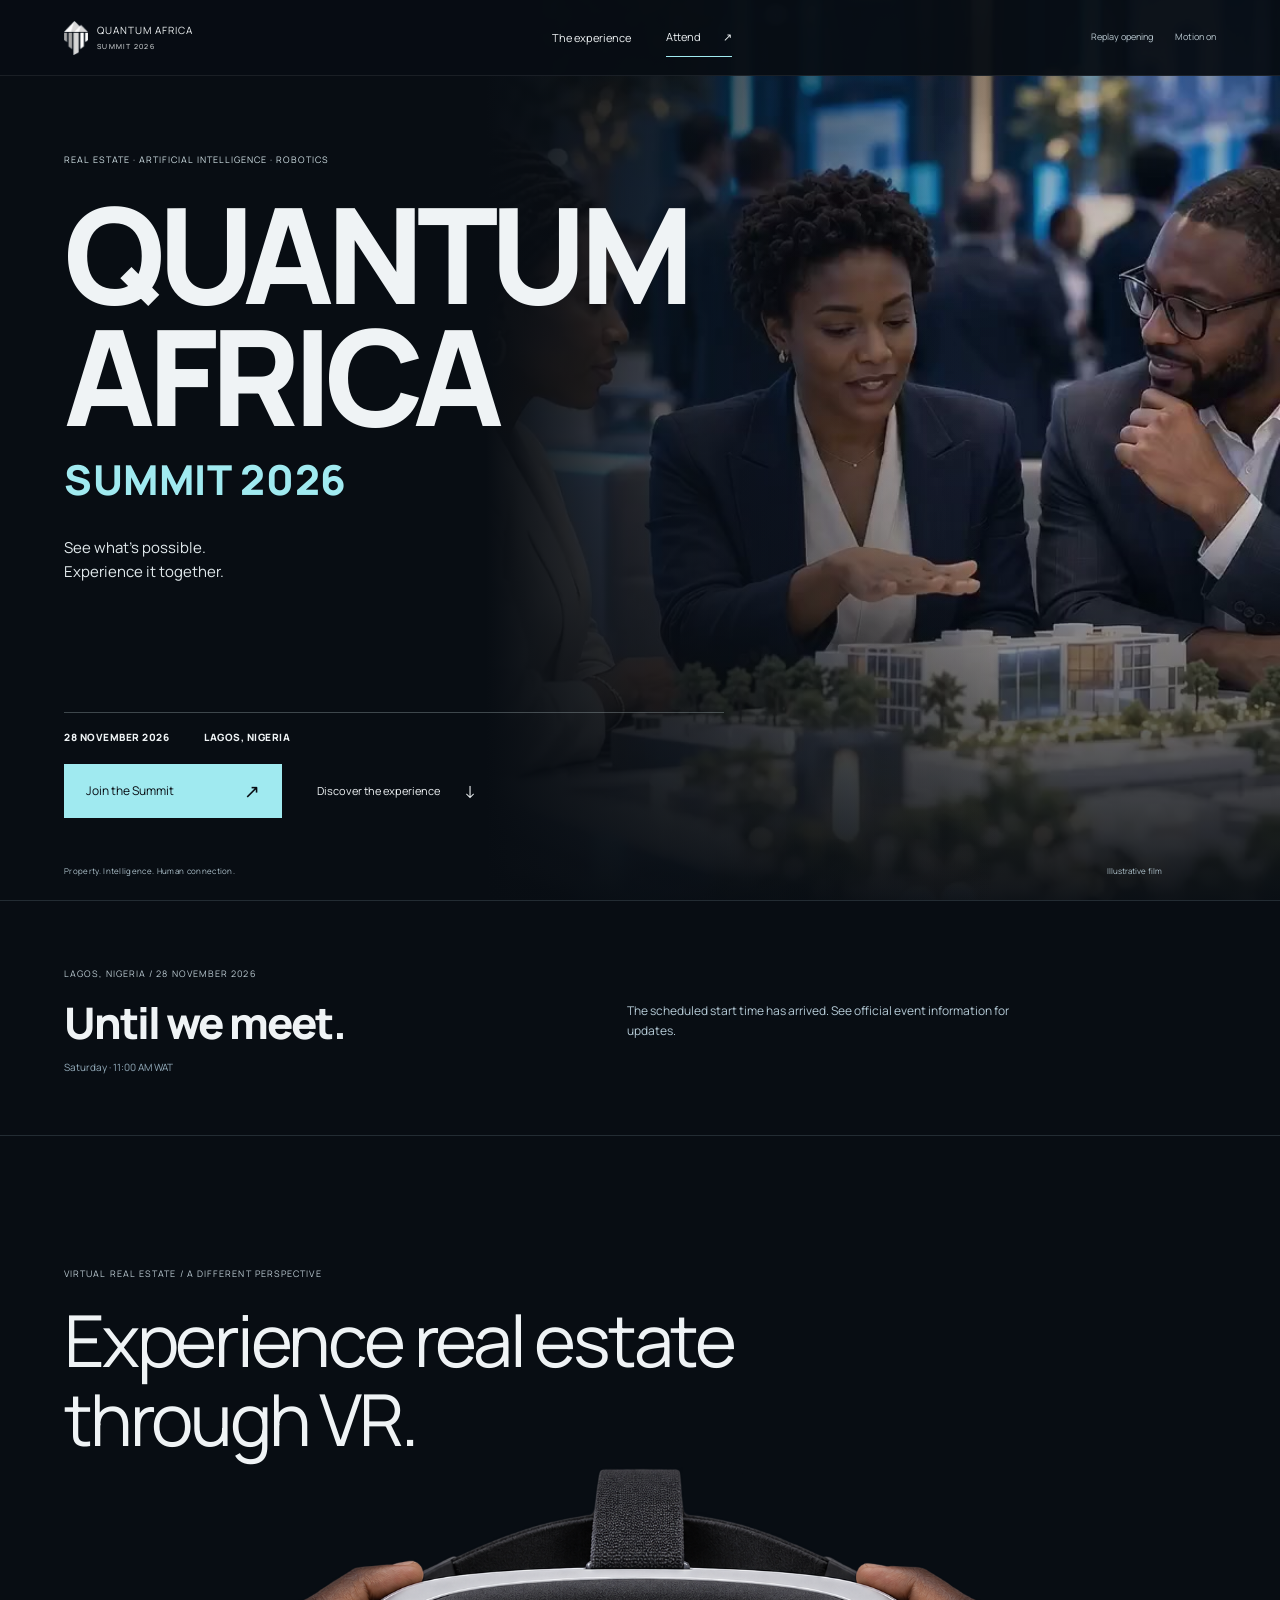
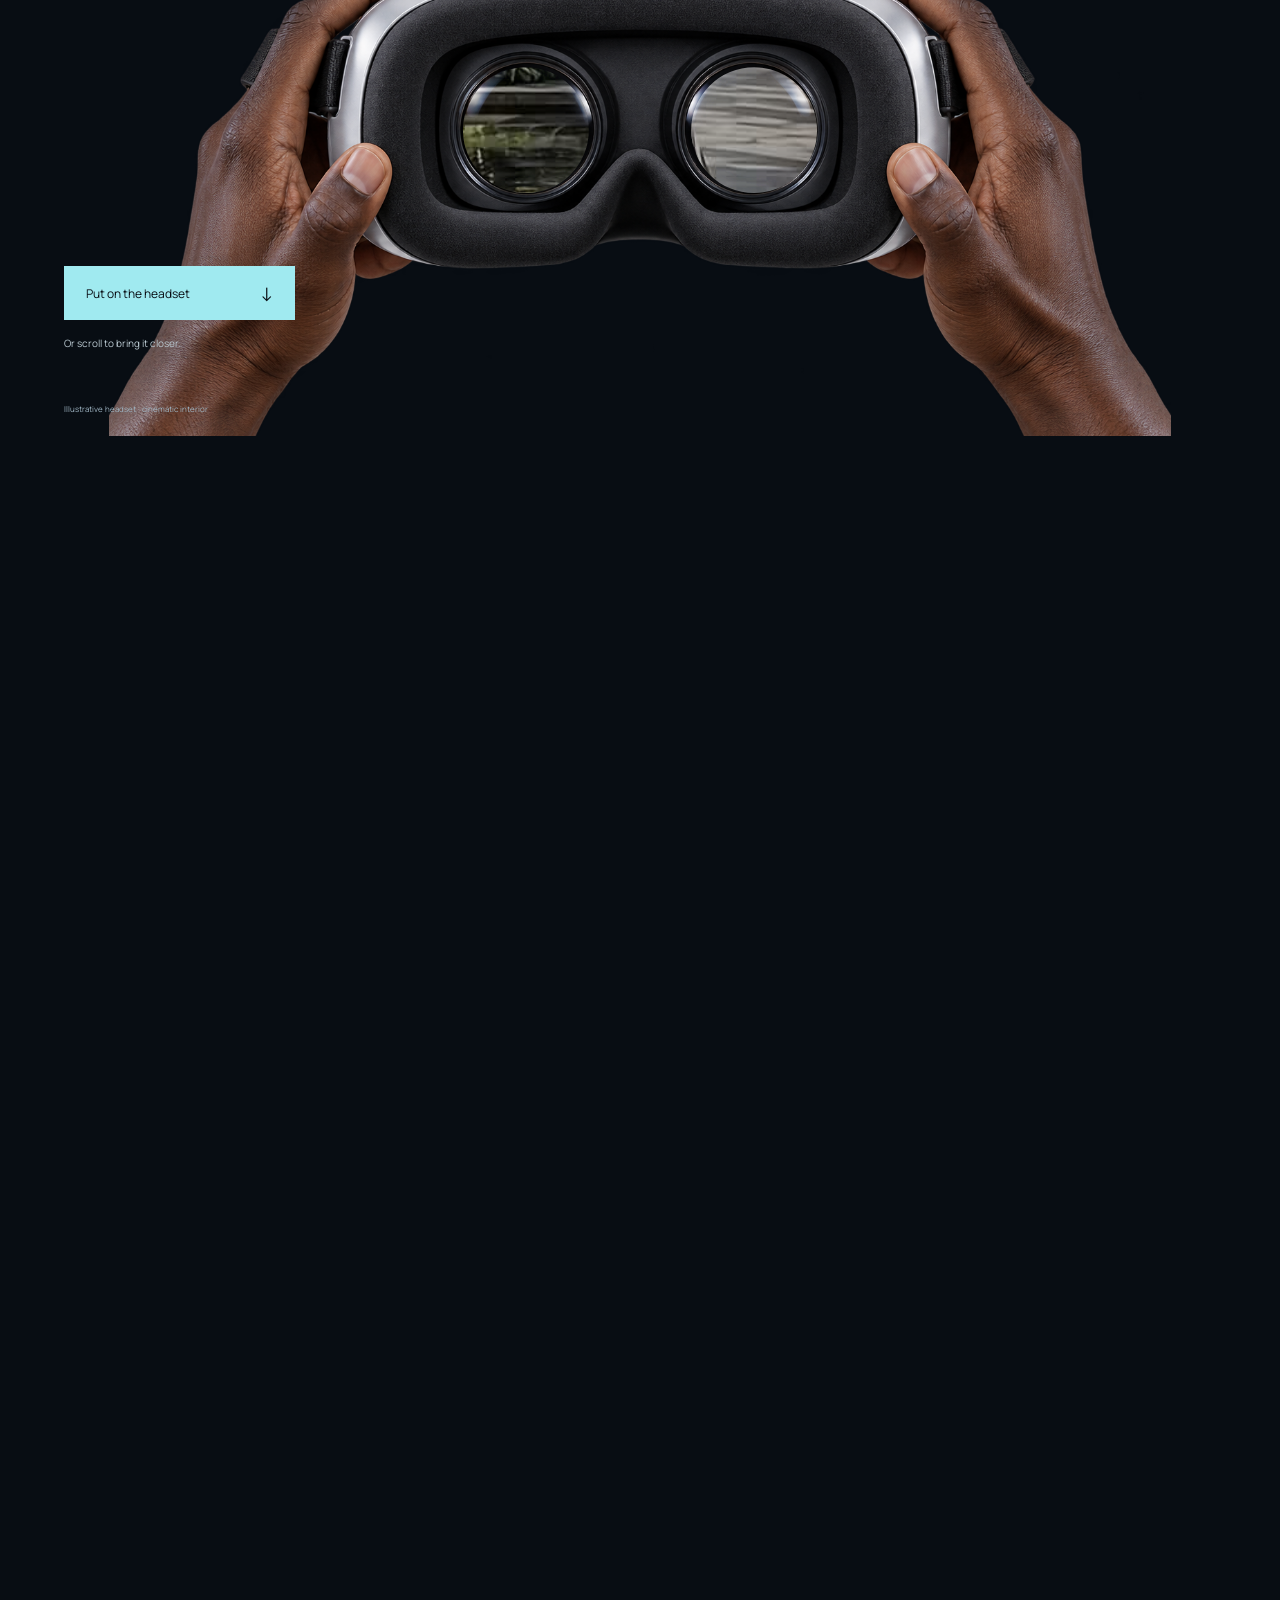
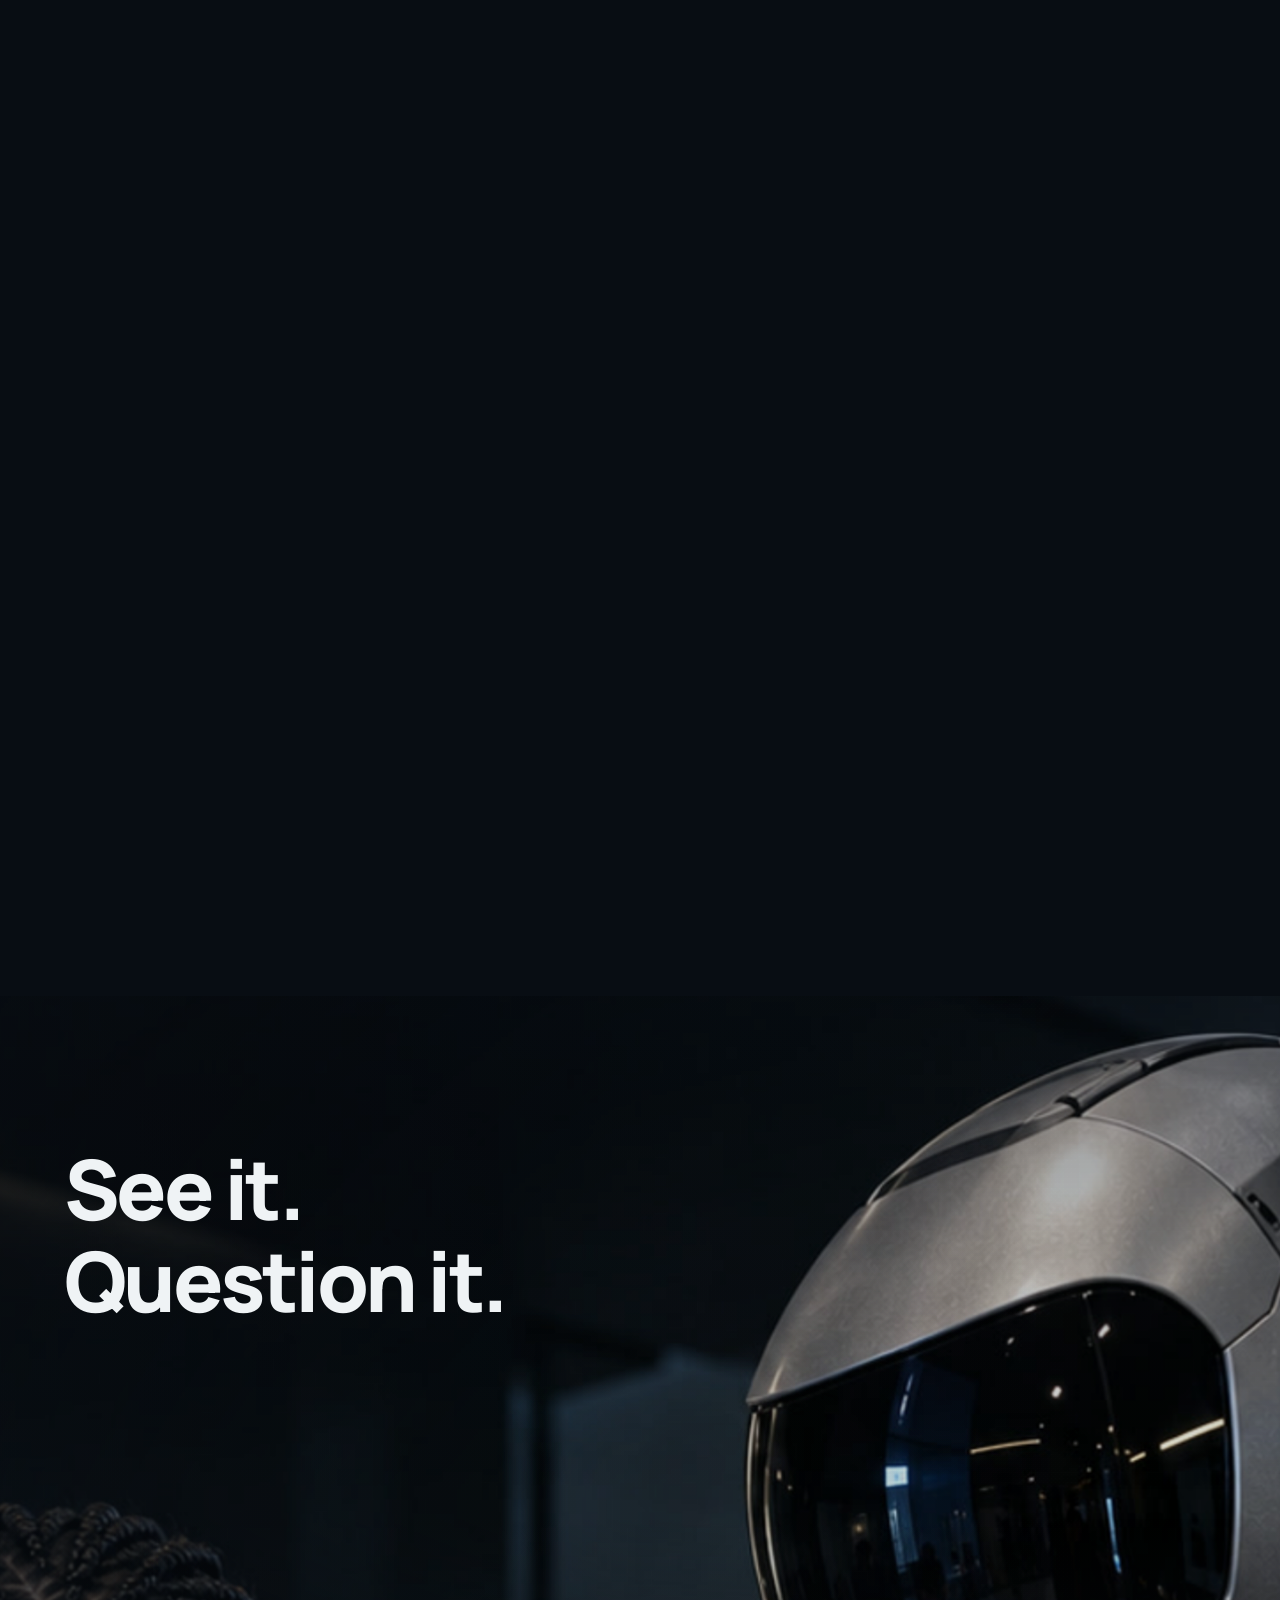
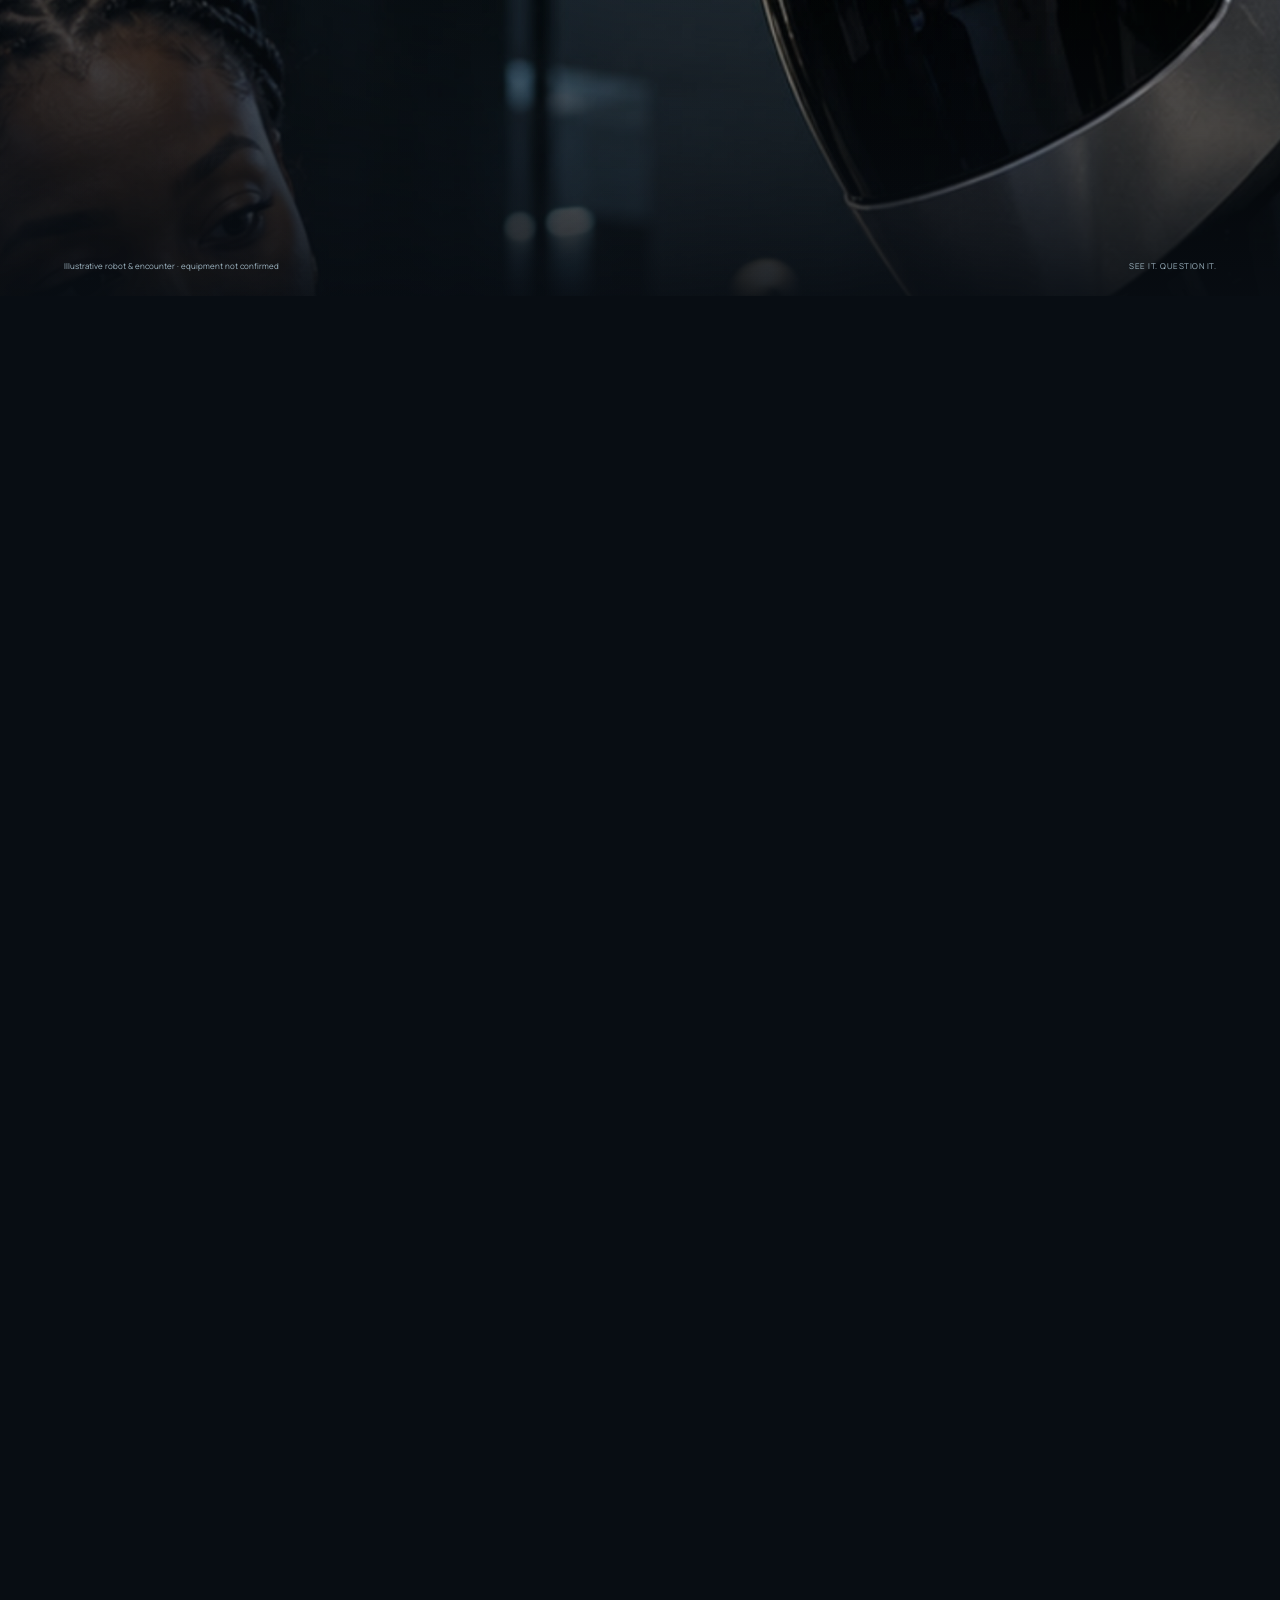
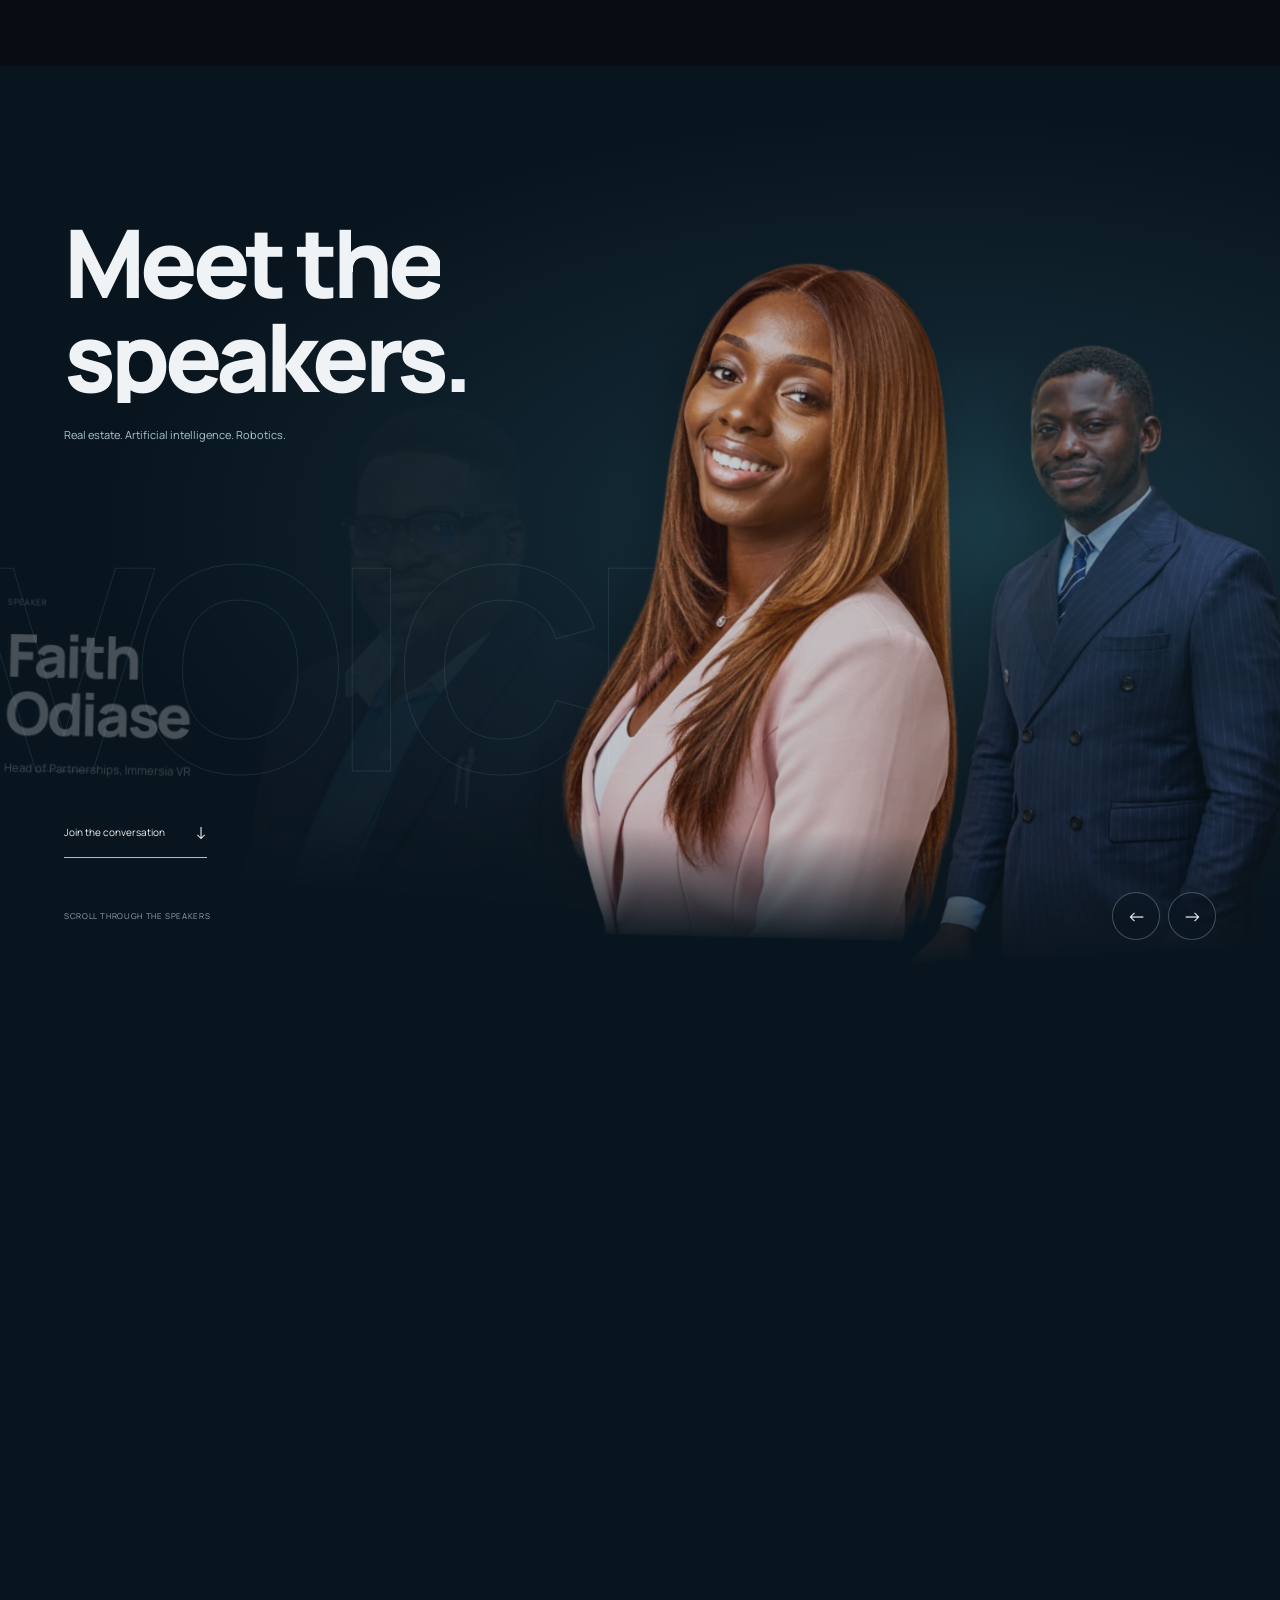
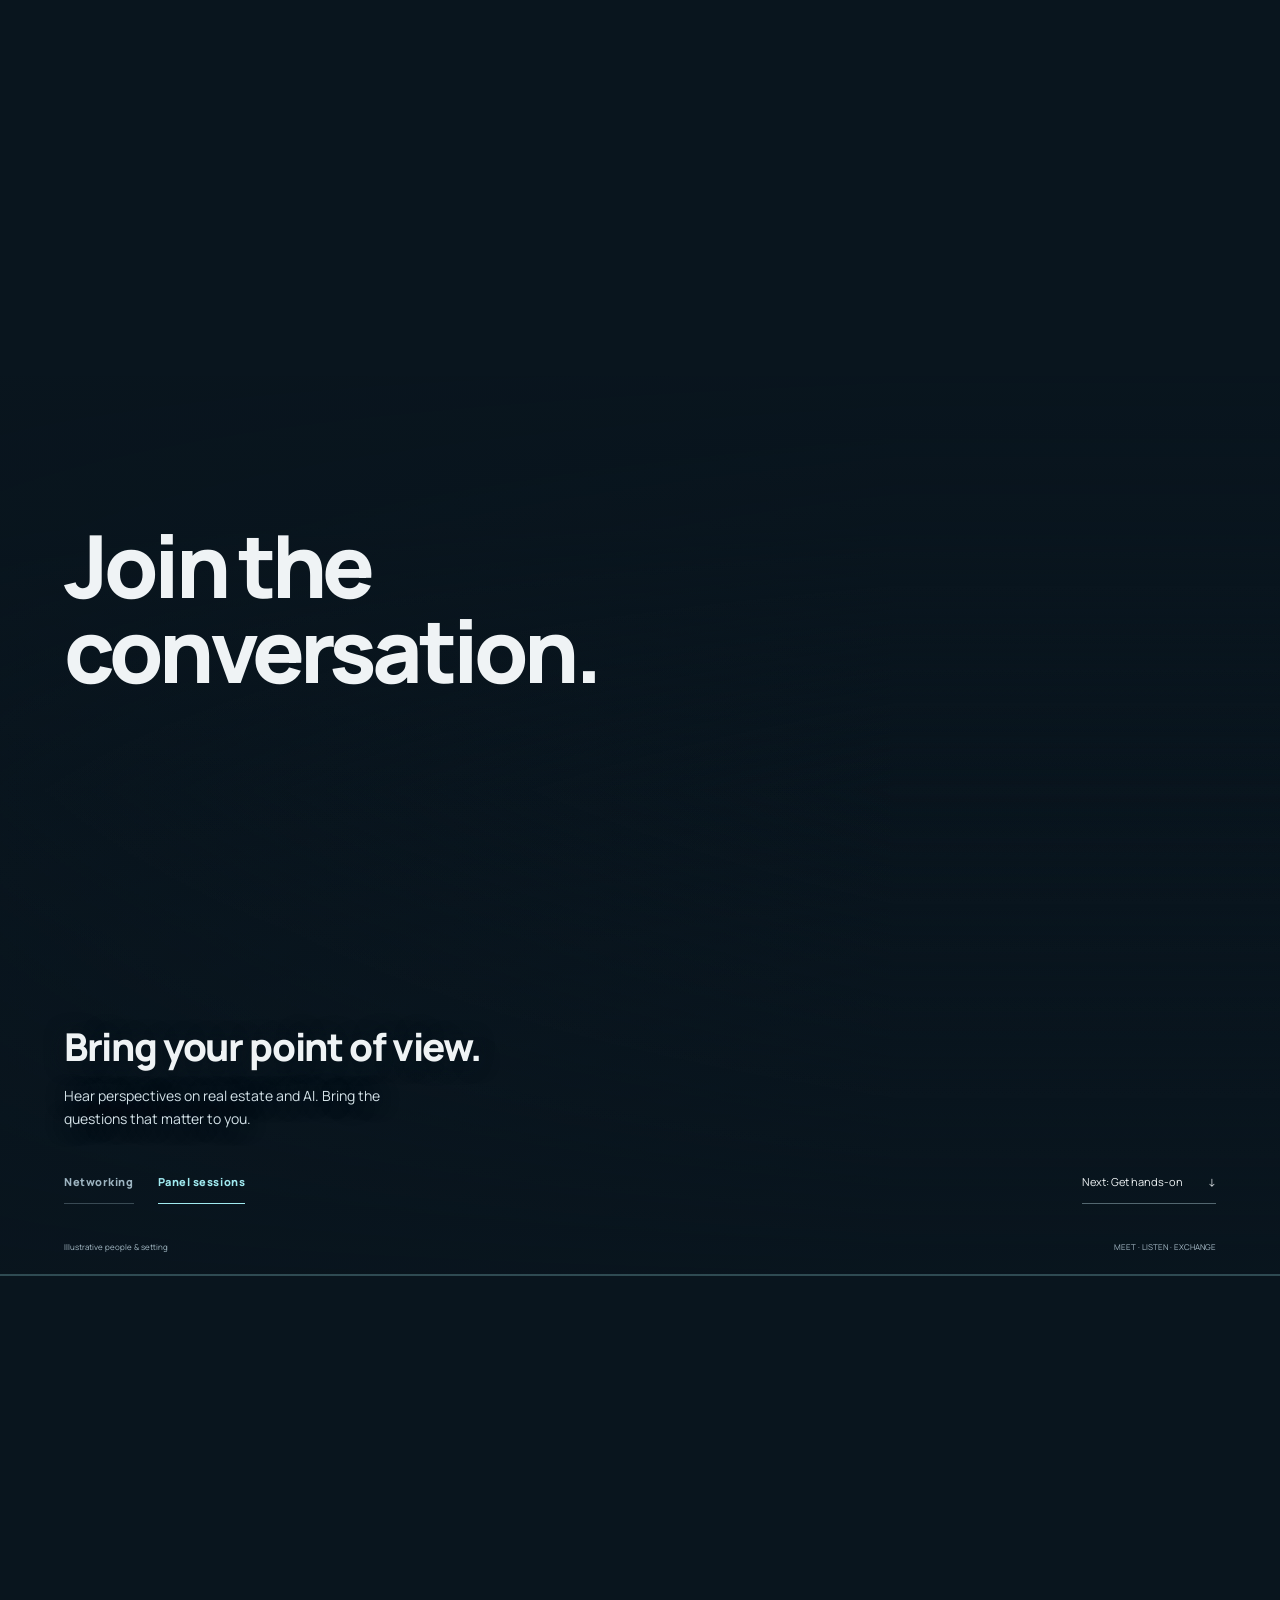
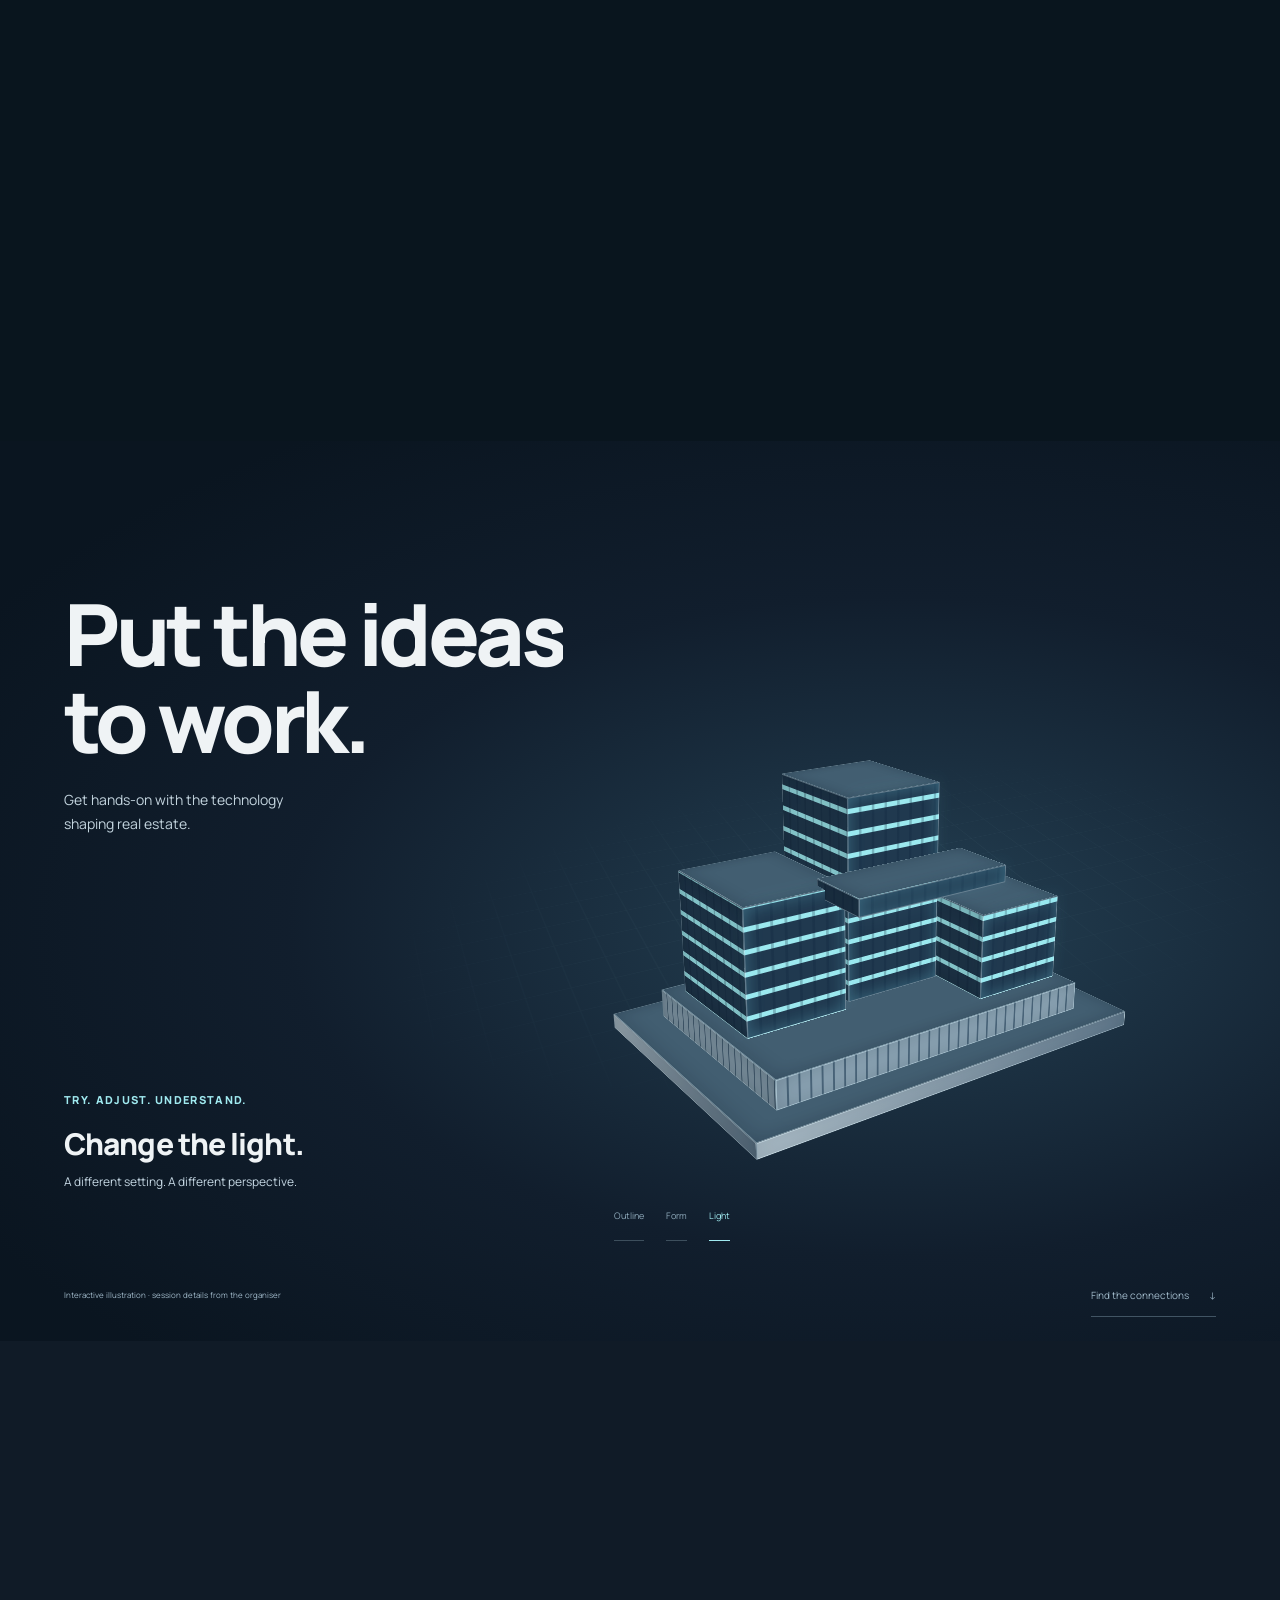
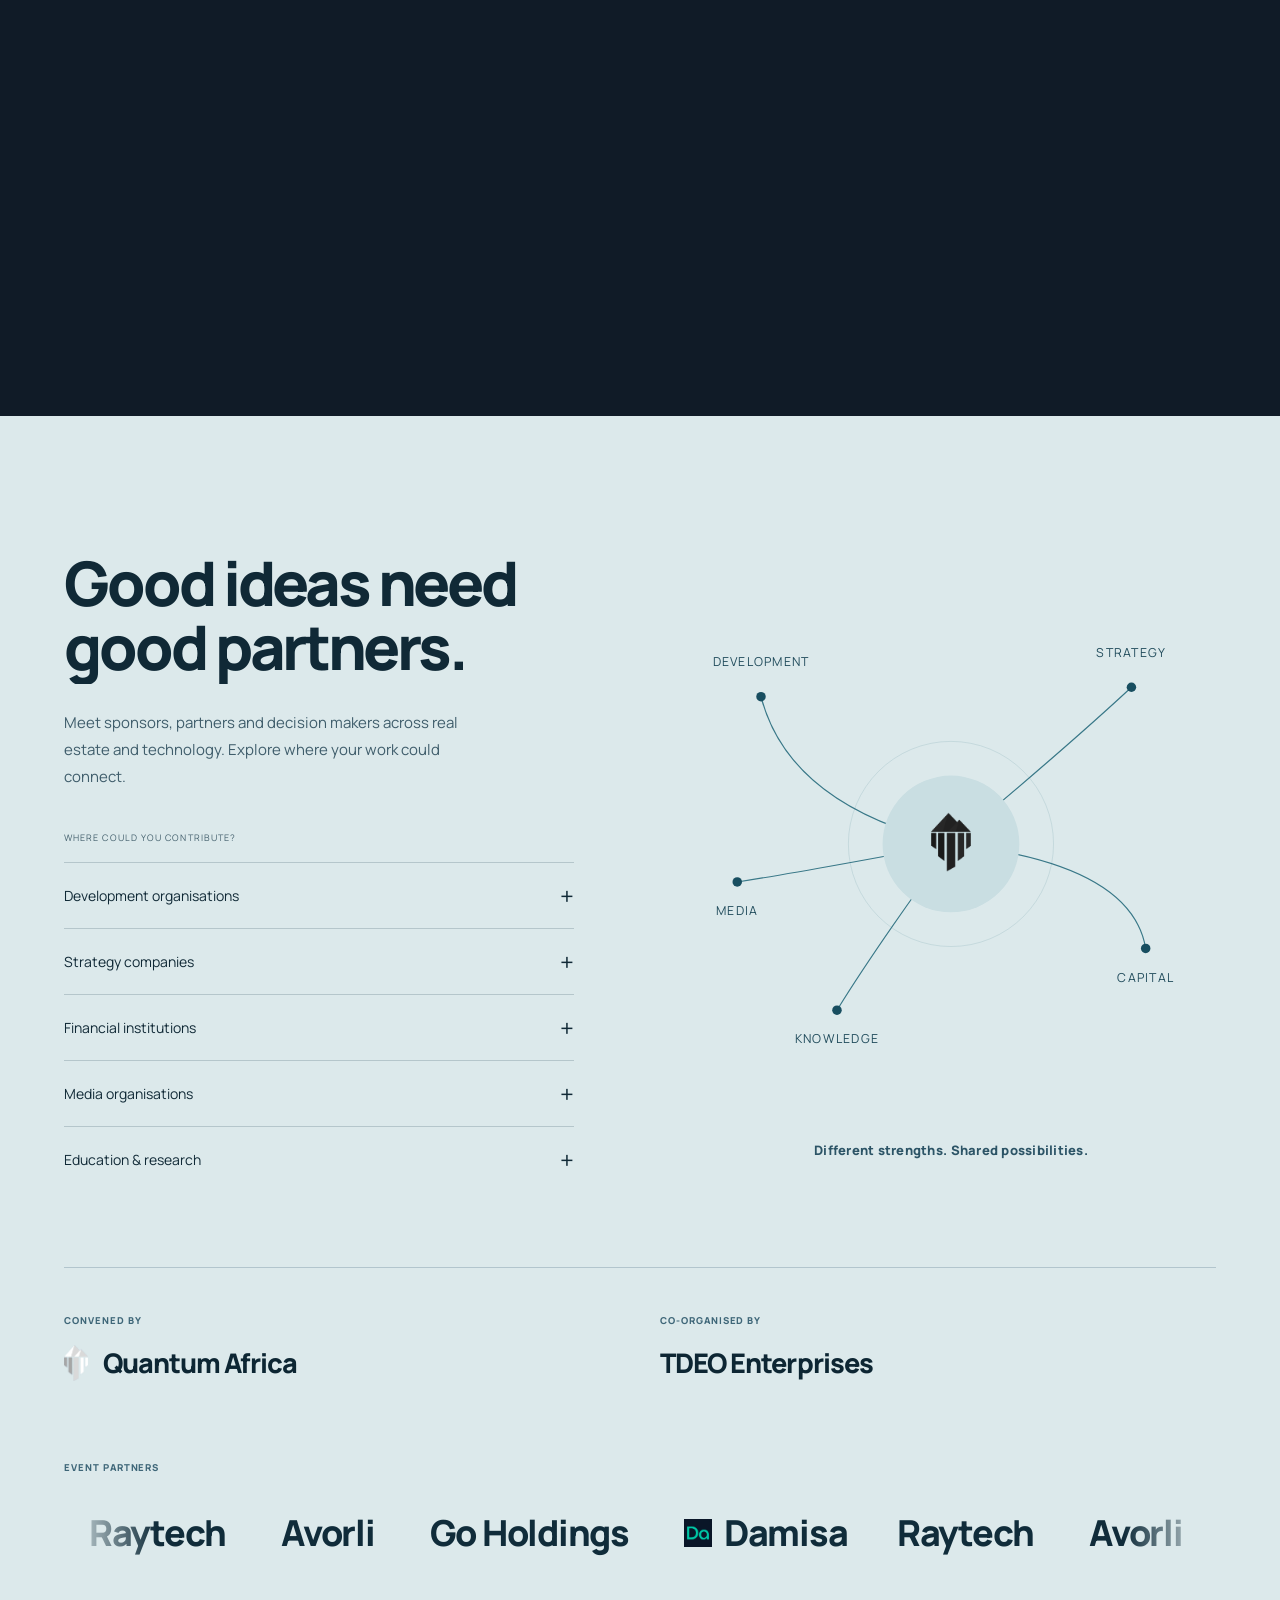
==== commit 325ee195: "Enhance VR video autoplay and tune scroll pacing for networking and 3D workshops" ====
--- a/website-summit-audit-2026-10-24/concept-hero-film/index.html
+++ b/website-summit-audit-2026-10-24/concept-hero-film/index.html
@@ -43,7 +43,7 @@
     <svg class="mask-definitions" width="0" height="0" aria-hidden="true"><defs><clipPath id="physical-optics" clipPathUnits="userSpaceOnUse"><ellipse id="left-optic" cx="0" cy="0" rx="0" ry="0"/><ellipse id="right-optic" cx="0" cy="0" rx="0" ry="0"/></clipPath></defs></svg>
     <div class="arrival-copy"><p class="eyebrow">VIRTUAL REAL ESTATE / A DIFFERENT PERSPECTIVE</p><h2>Experience real estate<br>through VR.</h2></div>
     <div class="device-rig"><img id="device-image" src="assets/headset-ready.png" alt="Black hands holding a VR headset with its inner lenses facing the viewer"></div><div class="optic-reflections" aria-hidden="true"><div class="reflection-rig"><img src="assets/headset-ready.png" alt=""></div></div>
-    <div class="room-view"><img id="room-image" src="assets/vr-courtyard-poster.jpg" alt="An illustrative courtyard interior with a sunken lounge, indoor tree, reflecting pool and silver staircase"><video id="vr-video" muted playsinline preload="metadata" poster="assets/vr-courtyard-poster.jpg" aria-label="A ten-second cinematic journey through the illustrative courtyard interior" hidden><source src="assets/vr-courtyard-web.mp4" type="video/mp4"></video><div class="room-shade" aria-hidden="true"></div></div>
+    <div class="room-view"><img id="room-image" src="assets/vr-courtyard-poster.jpg" alt="An illustrative courtyard interior with a sunken lounge, indoor tree, reflecting pool and silver staircase"><video id="vr-video" muted playsinline loop autoplay preload="auto" poster="assets/vr-courtyard-poster.jpg" aria-label="A ten-second cinematic journey through the illustrative courtyard interior"><source src="assets/vr-courtyard-web.mp4" type="video/mp4"></video><div class="room-shade" aria-hidden="true"></div></div>
     <div class="arrival-action"><button type="button" id="enter" class="button">Put on the headset <span>↓</span></button><p>Or scroll to bring it closer.</p></div>
     <div class="inside-copy"><p class="eyebrow">VIRTUAL REAL ESTATE / THROUGH VR</p><div class="vr-phrases"><h2 class="vr-phrase-first">Move beyond<br>the floor plan.</h2><h2 class="vr-phrase-second">See a new<br>perspective.</h2></div><div class="vr-playback-actions"><button type="button" id="vr-film-control" class="text-button" hidden>Play interior film <span aria-hidden="true">▷</span></button><button type="button" id="leave" class="text-button">Take off the headset <span>↓</span></button></div></div>
     <div class="closing-copy" id="invitation"><p class="eyebrow">EXPERIENCE / VIRTUAL REALITY</p><h2>Try it at<br>the Summit.</h2><p>Then meet robotics and AI, up close.</p><a class="button" href="#robotics">Next: Robotics & AI <span>↓</span></a></div>
--- a/website-summit-audit-2026-10-24/concept-hero-film/conversation-room.css
+++ b/website-summit-audit-2026-10-24/concept-hero-film/conversation-room.css
@@ -1,4 +1,4 @@
-.conversation-chapter{position:relative;height:270svh;background:#09151e;isolation:isolate}
+.conversation-chapter{position:relative;height:185svh;background:#09151e;isolation:isolate}
 .conversation-stage{position:sticky;top:0;height:100svh;min-height:690px;overflow:clip;background:#09151e;isolation:isolate}
 .conversation-photo{position:absolute;inset:0;margin:0;z-index:0;overflow:clip}
 .conversation-photo picture{display:block;width:100%;height:100%}
--- a/website-summit-audit-2026-10-24/concept-hero-film/completion.css
+++ b/website-summit-audit-2026-10-24/concept-hero-film/completion.css
@@ -6,7 +6,7 @@
 .tail-text-link{display:inline-flex;align-items:center;justify-content:space-between;gap:35px;min-height:48px;font-size:12px;border-bottom:1px solid currentColor}
 .tail-text-link span{font-size:20px}.tail-section a:focus-visible,.summit-footer a:focus-visible{outline:2px solid currentColor;outline-offset:5px}
 .tail-section summary:focus-visible{outline:2px solid currentColor;outline-offset:4px}
-.workshop-chapter{height:240svh;position:relative;background:#101b27;isolation:isolate}
+.workshop-chapter{height:175svh;position:relative;background:#101b27;isolation:isolate}
 .workshop-stage{height:100svh;min-height:710px;position:sticky;top:0;overflow:clip;background:radial-gradient(ellipse at 70% 54%,#244053,#111e2d 48%,#0a1520 85%);isolation:isolate}
 .workshop-heading{position:absolute;z-index:5;left:var(--gutter);top:125px;pointer-events:none}
 .workshop-heading .eyebrow{color:var(--cyan)}.workshop-heading h2{font-size:clamp(58px,6.7vw,98px);font-weight:800;line-height:1.01;letter-spacing:-.05em;margin:25px 0 24px}
@@ -80,7 +80,7 @@
  .workshop-caption{left:var(--gutter);right:var(--gutter);bottom:178px;max-width:none}.workshop-caption h3{font-size:24px;margin:12px 0 9px}.workshop-caption>p:last-child{font-size:10px;max-width:280px}.workshop-caption .eyebrow{font-size:10px;letter-spacing:.1em;font-weight:700}
  .workshop-controls{bottom:88px;left:var(--gutter);right:var(--gutter);gap:25px;justify-content:space-between}.workshop-controls button{font-size:8px;gap:8px}.workshop-controls button span{font-size:11px}
  .workshop-bottom{bottom:16px;display:block}.workshop-bottom>p{font-size:6.7px;margin-bottom:4px}.workshop-bottom a{justify-content:space-between;font-size:9px;min-height:36px}
- .partnership-section{display:block}.partnership-intro>p:last-child{font-size:12px}.connection-map{margin:30px -18px 35px}.map-caption{font-size:12px;margin-top:16px}.map-node text{font-size:13px}.partnership-avenues{max-width:none}.partnership-avenues summary{font-size:12px;gap:12px;min-height:65px}.partnership-avenues details>div{font-size:11px;padding-left:30px}.organiser-strip{margin-top:50px;gap:25px;padding-top:30px}.organiser-strip .eyebrow{font-size:7px}.organiser-strip>div>p:last-child{font-size:19px;line-height:1.4}.event-partners{padding-top:40px}.event-partners ul{display:grid;grid-template-columns:1fr 1fr;gap:25px;margin-top:25px}.event-partners li{font-size:28px}
+ .partnership-section{display:block}.partnership-intro>p:last-child{font-size:12px}.connection-map{margin:30px -18px 35px}.map-caption{font-size:12px;margin-top:16px}.map-node text{font-size:13px}.partnership-avenues{max-width:none}.partnership-avenues summary{font-size:12px;gap:12px;min-height:65px}.partnership-avenues details>div{font-size:11px;padding-left:30px}.organiser-strip{margin-top:50px;gap:25px;padding-top:30px}.organiser-strip .eyebrow{font-size:7px}.organiser-strip>div>p:last-child{font-size:19px;line-height:1.4}.event-partners{padding-top:40px}.event-partners ul:not(.partner-track){display:grid;grid-template-columns:1fr 1fr;gap:25px;margin-top:25px}.event-partners li{font-size:28px}
  .play-section{height:auto;min-height:0;display:block}.play-stage{position:relative;height:auto;min-height:0;display:block}.play-intro{padding:80px var(--gutter) 25px}.play-intro .eyebrow{font-size:7px}.play-intro h2{font-size:49px;margin:22px 0}.play-lead{font-size:12px}.play-selectors{flex-direction:row;max-width:none;margin-top:25px;gap:25px}.play-selectors button{width:50%;font-size:13px;min-height:50px;border-bottom:1px solid #9ebccb33}.play-selectors button span{font-size:20px}.play-scenes{height:580px}.play-scene img{object-position:50% 30%}.play-scene::after{background:linear-gradient(0deg,#080f1a 0%,transparent 50%,#080f1a 100%)}.play-caption{left:var(--gutter);bottom:70px}.play-caption h3{font-size:32px;max-width:280px}.play-credit{left:var(--gutter);bottom:25px;font-size:7px}
  .tickets-heading{display:block}.tickets-heading>p:last-child{font-size:11px;margin-top:25px}.admission-passes{display:block;margin-top:35px}.admission-pass{padding:28px 26px;margin-bottom:25px}.pass-top .eyebrow{font-size:8px}.admission-pass h3{font-size:26px;margin:25px 0 18px}.ticket-price>span{font-size:69px}.pass-summary{font-size:12px;margin:24px 0 18px}.admission-pass li{font-size:12px;padding-top:6px;padding-bottom:6px}.pass-clarification{font-size:10px}.admission-pass .button{font-size:10px;min-height:54px;padding-left:16px;padding-right:16px}.ticket-handoff{font-size:10px}.accommodation{display:block;margin-top:55px;padding-top:35px}.accommodation h3{font-size:35px;margin:18px 0 28px}.accommodation>div>p{font-size:12px}.accommodation dt{font-size:11px}.accommodation dd{font-size:24px}
  .sponsor-heading>p:last-child{font-size:12px}.sponsor-packages{margin-top:35px}.sponsor-tier summary{grid-template-columns:1fr auto 20px;gap:15px;padding:24px 0;min-height:105px}.tier-number{font-size:8px}.tier-name{font-size:22px}.tier-name small{font-size:8px;line-height:1.6;max-width:140px;margin-top:8px}.tier-price{font-size:20px}.tier-price small{font-size:7px}.sponsor-tier summary>b{font-size:23px}.tier-body{display:block;padding:0 0 28px 30px}.tier-body ul{display:block}.tier-body li{font-size:11px;padding:11px 0 11px 15px}.tier-body .button{font-size:10px;margin-top:20px;gap:20px;min-width:0;max-width:100%;width:100%;padding-left:16px;padding-right:16px}.sponsor-terms{font-size:9px;line-height:1.9}.sponsorship-section>.tail-text-link{font-size:10px}
@@ -92,3 +92,23 @@
 @media(max-height:750px) and (max-width:760px){.workshop-stage{min-height:660px}.workshop-heading{top:99px}.workshop-heading h2{font-size:41px;margin-top:16px}.model-view{top:29%;bottom:36%}.model-turntable{--model-scale:.49}.workshop-caption{bottom:172px}.workshop-caption h3{font-size:22px}.workshop-controls{bottom:82px}.workshop-bottom{bottom:12px}}
 @media(max-height:720px){.summit-footer{position:relative;height:auto;min-height:650px}.footer-inner{min-height:650px;transform:none}}
 @media(prefers-reduced-motion:reduce){.play-scene{transition:none}.summit-footer{position:relative}.footer-inner{transform:none}.connection-paths path{stroke-dashoffset:0}.map-node{opacity:1}}
+
+.static-mode .partner-track,
+body.motion-off .partner-track {
+  animation: none !important;
+}
+.static-mode .partner-marquee,
+body.motion-off .partner-marquee {
+  -webkit-mask-image: none !important;
+  mask-image: none !important;
+}
+.static-mode .play-scene[data-play-scene="movies"],
+body.motion-off .play-scene[data-play-scene="movies"] {
+  clip-path: none !important;
+}
+
+@media (prefers-reduced-motion: reduce) {
+  .partner-track { animation: none !important; }
+  .partner-marquee { -webkit-mask-image: none !important; mask-image: none !important; }
+  .play-scene[data-play-scene="movies"] { clip-path: none !important; }
+}
--- a/website-summit-audit-2026-10-24/concept-hero-film/ui-polish.css
+++ b/website-summit-audit-2026-10-24/concept-hero-film/ui-polish.css
@@ -35,7 +35,11 @@
 
 /* Reduced motion & static mode guards */
 .static-mode .masked-heading .line-mask > span,
-body.motion-off .masked-heading .line-mask > span,
+body.motion-off .masked-heading .line-mask > span {
+  transform: none !important;
+  animation: none !important;
+}
+
 @media (prefers-reduced-motion: reduce) {
   .masked-heading .line-mask > span {
     transform: none !important;
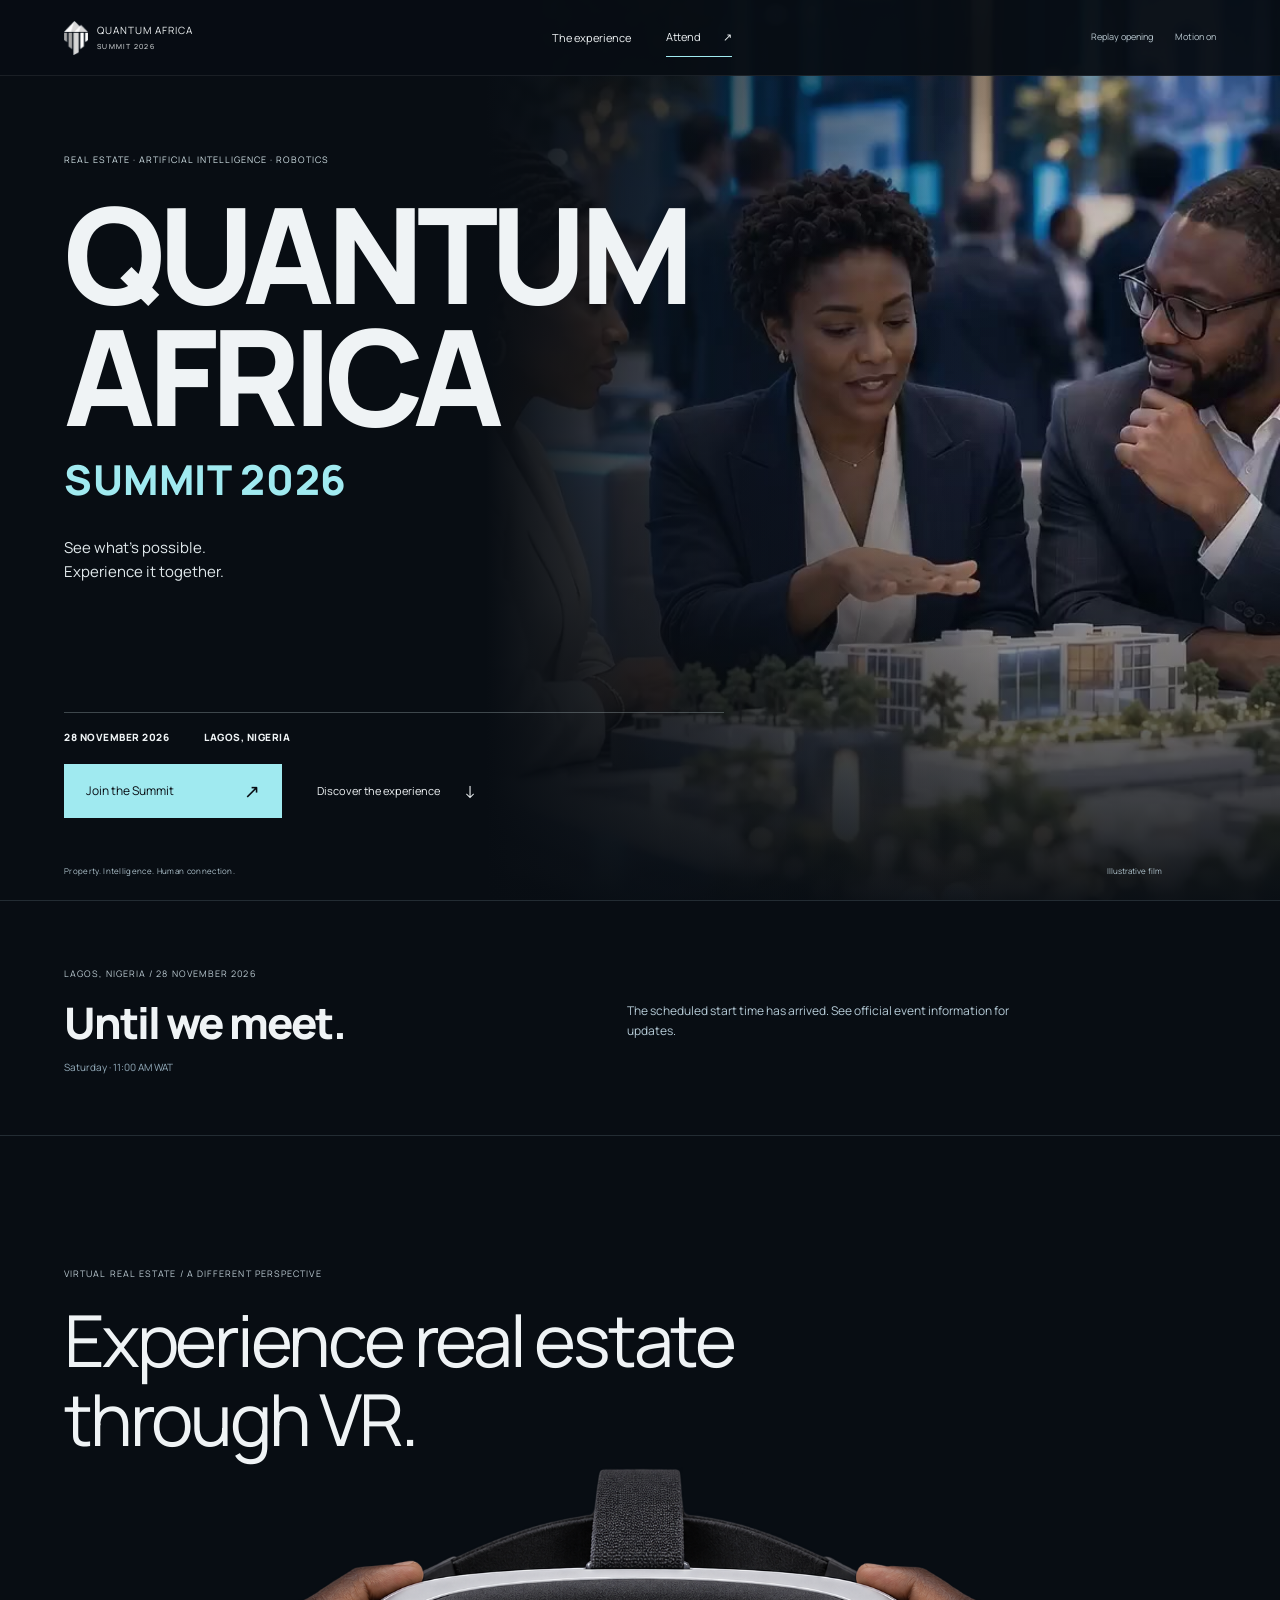
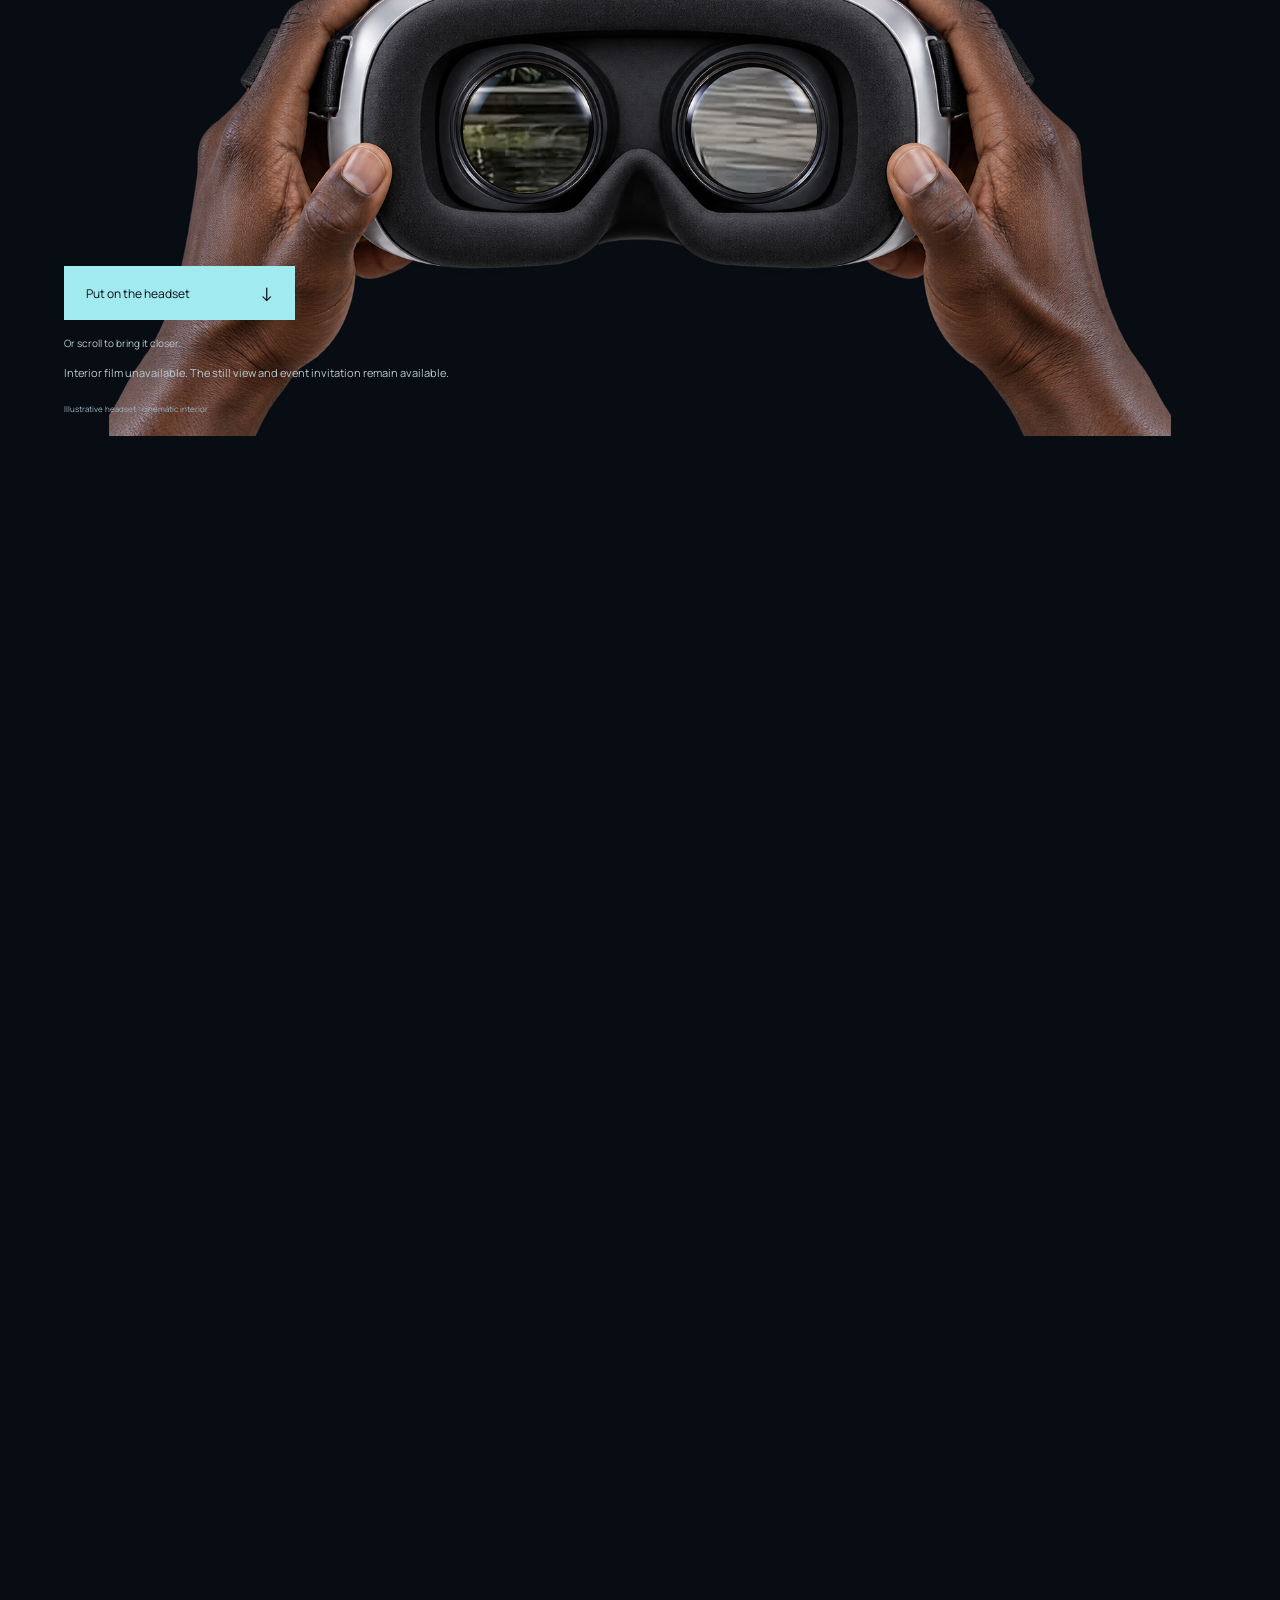
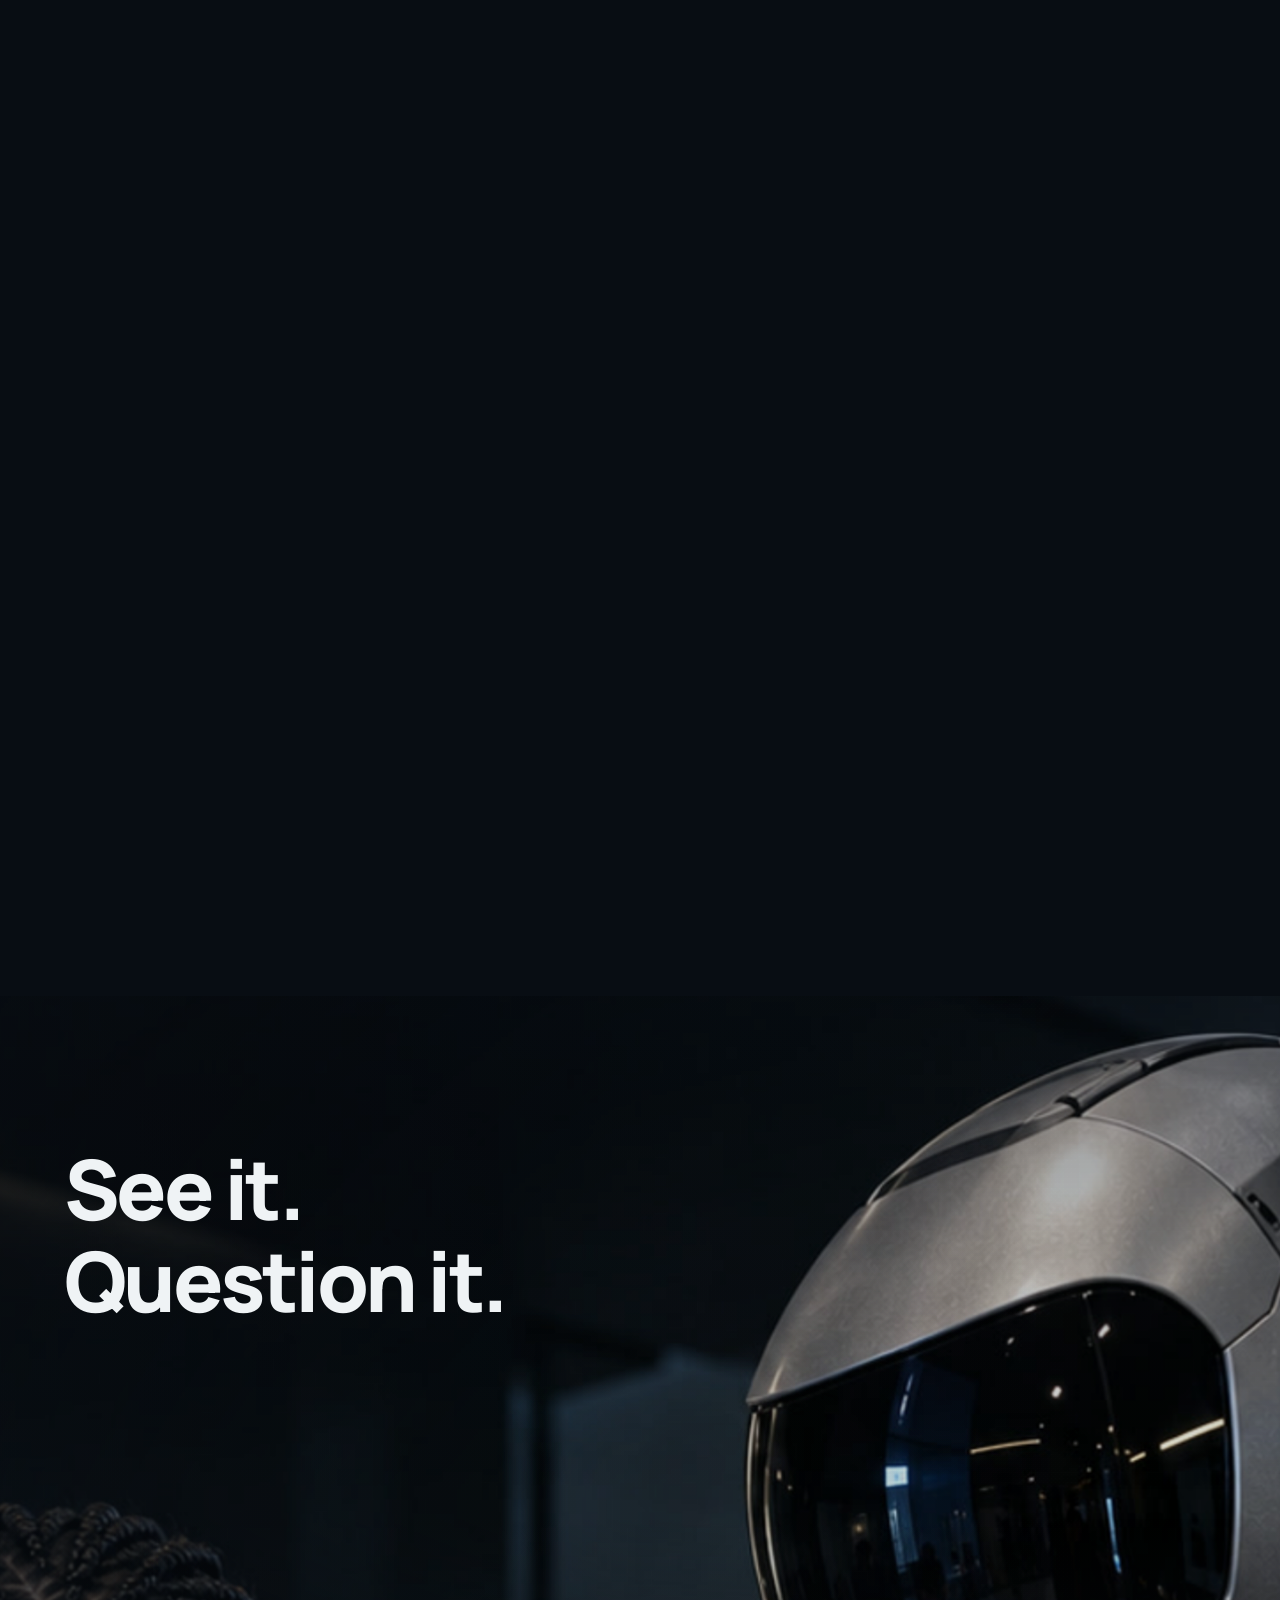
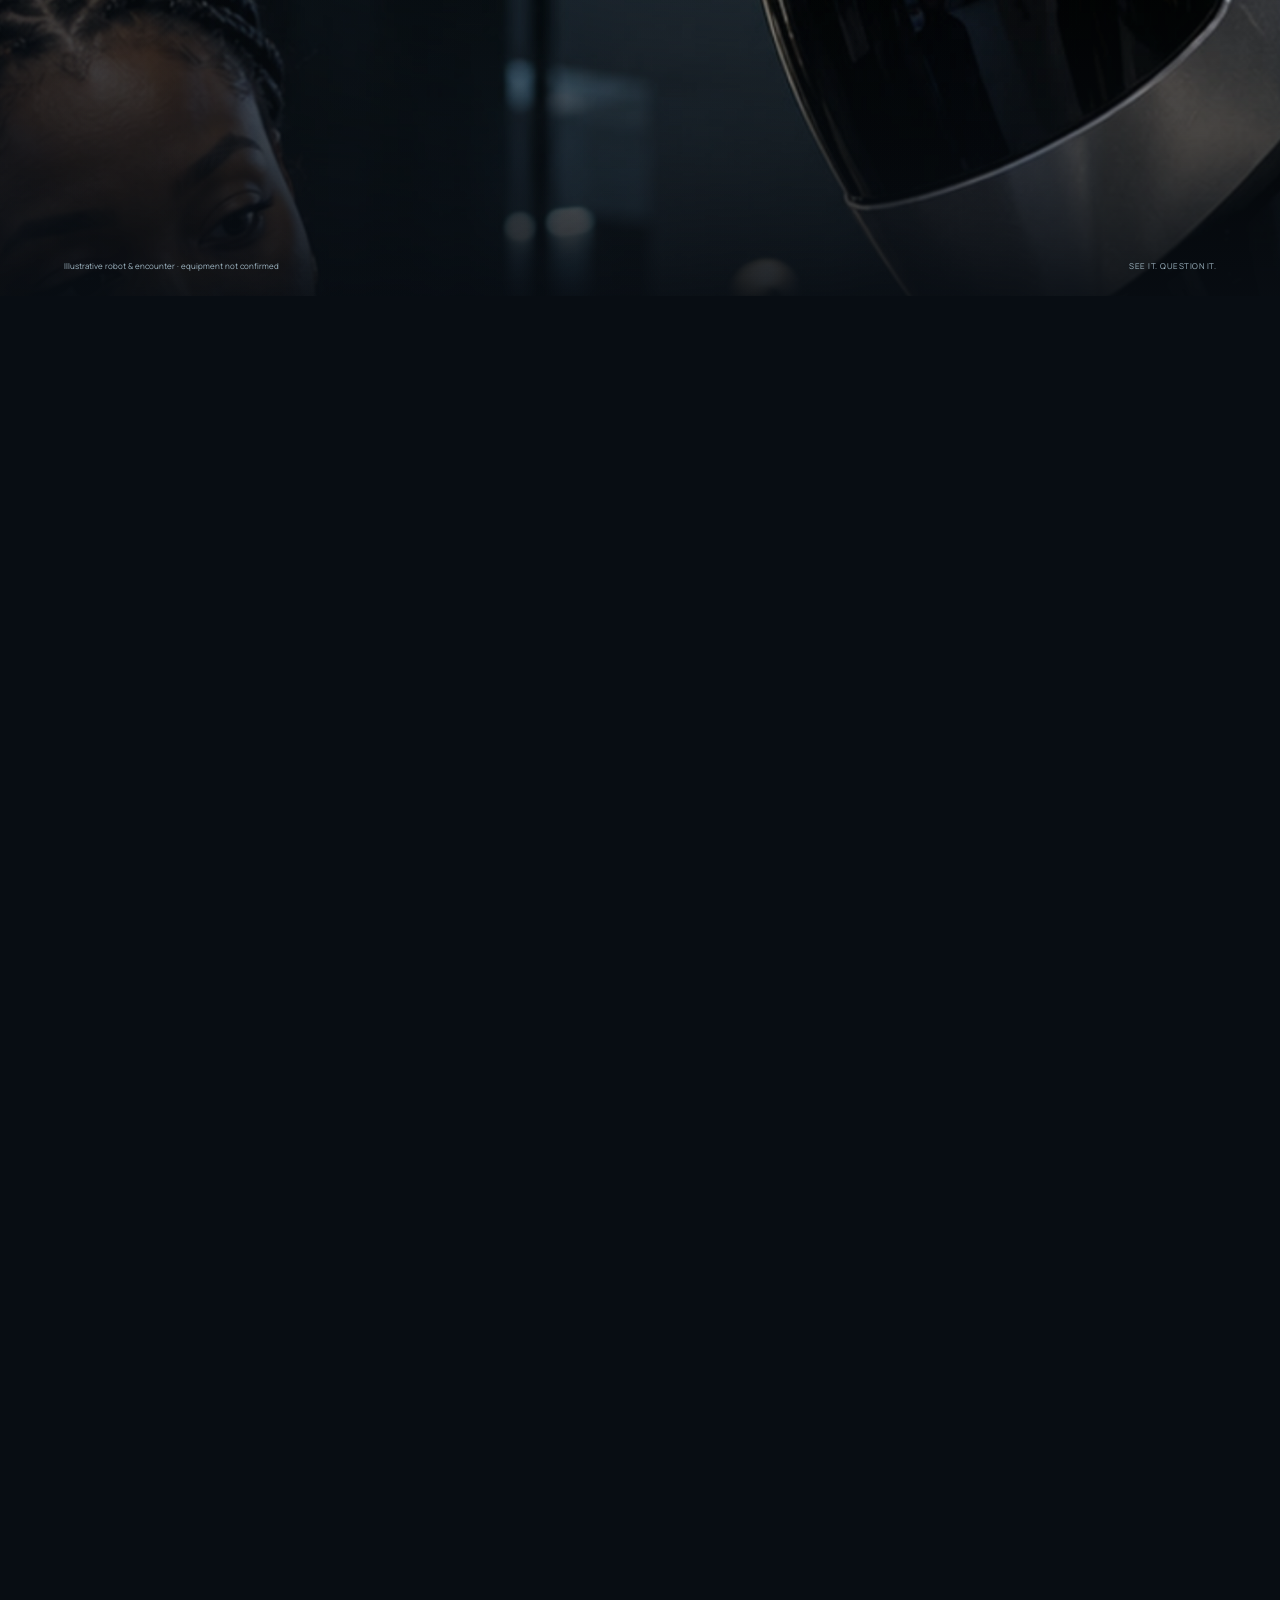
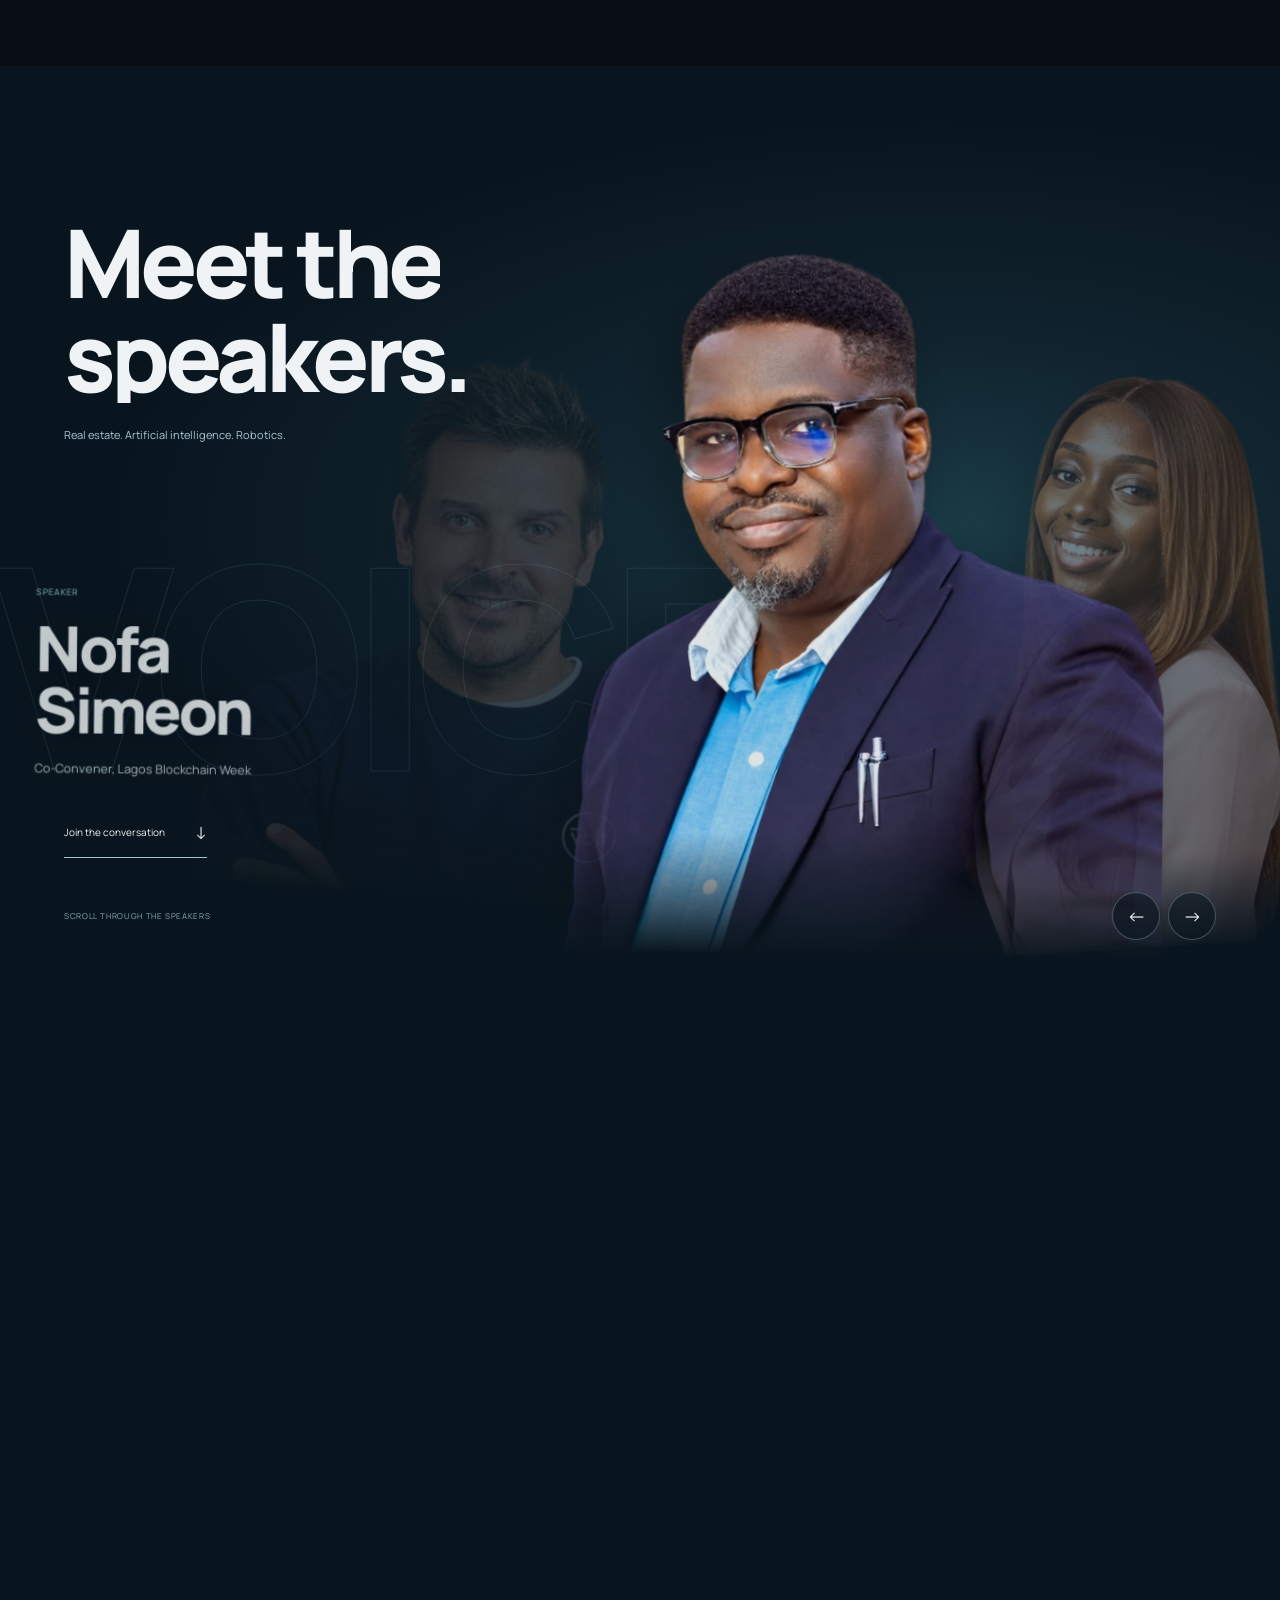
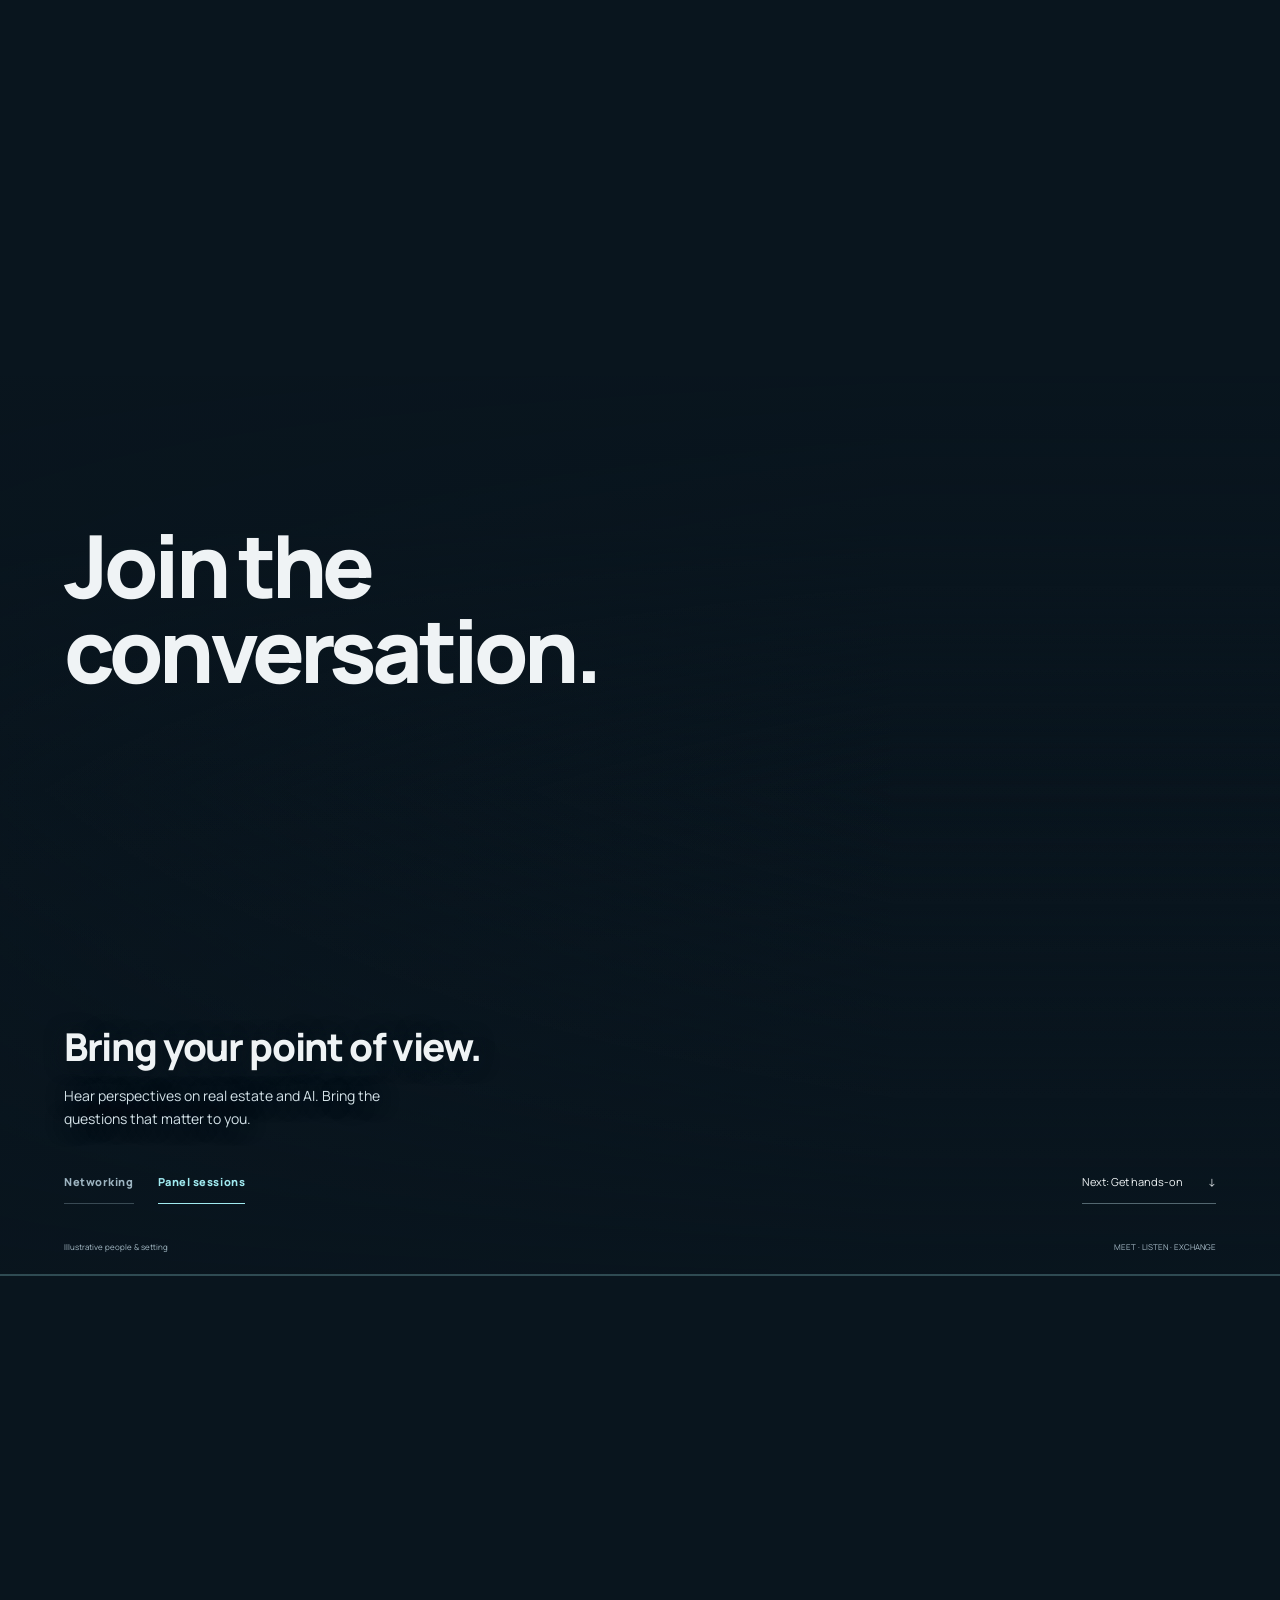
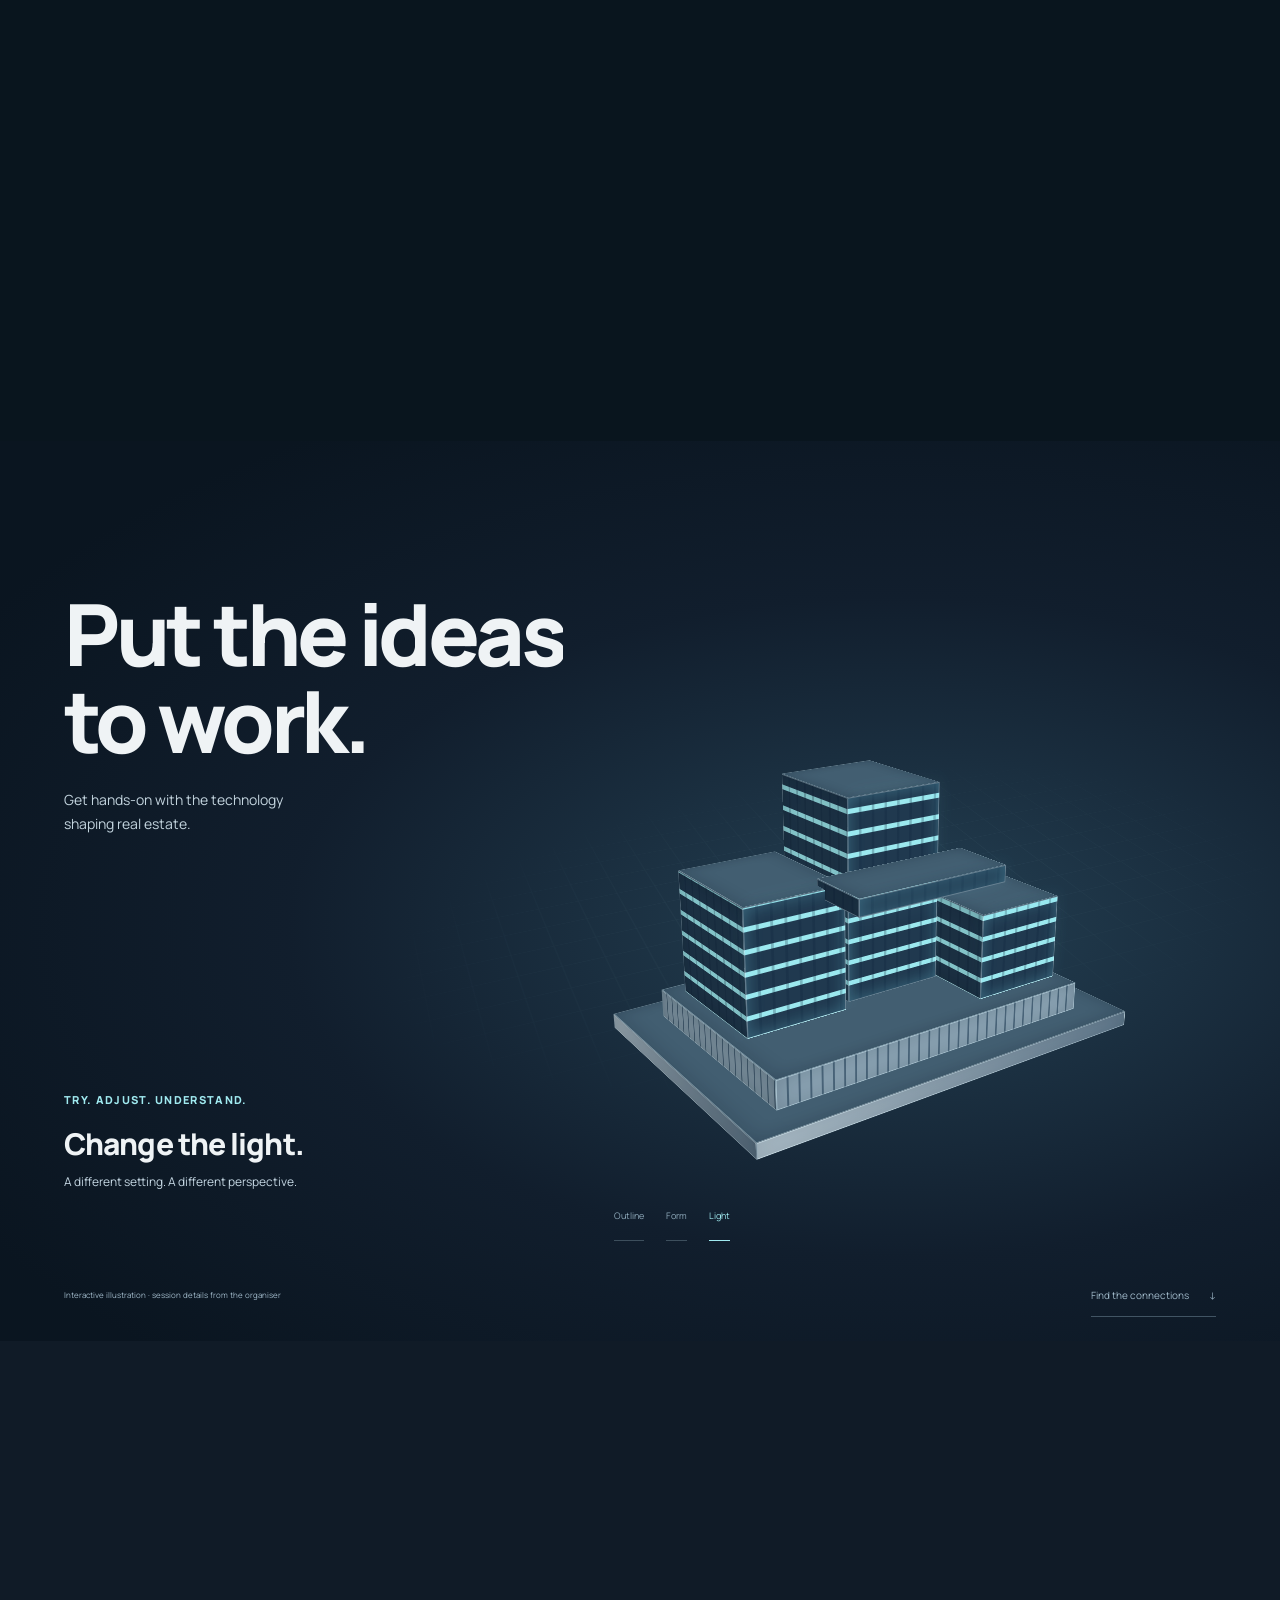
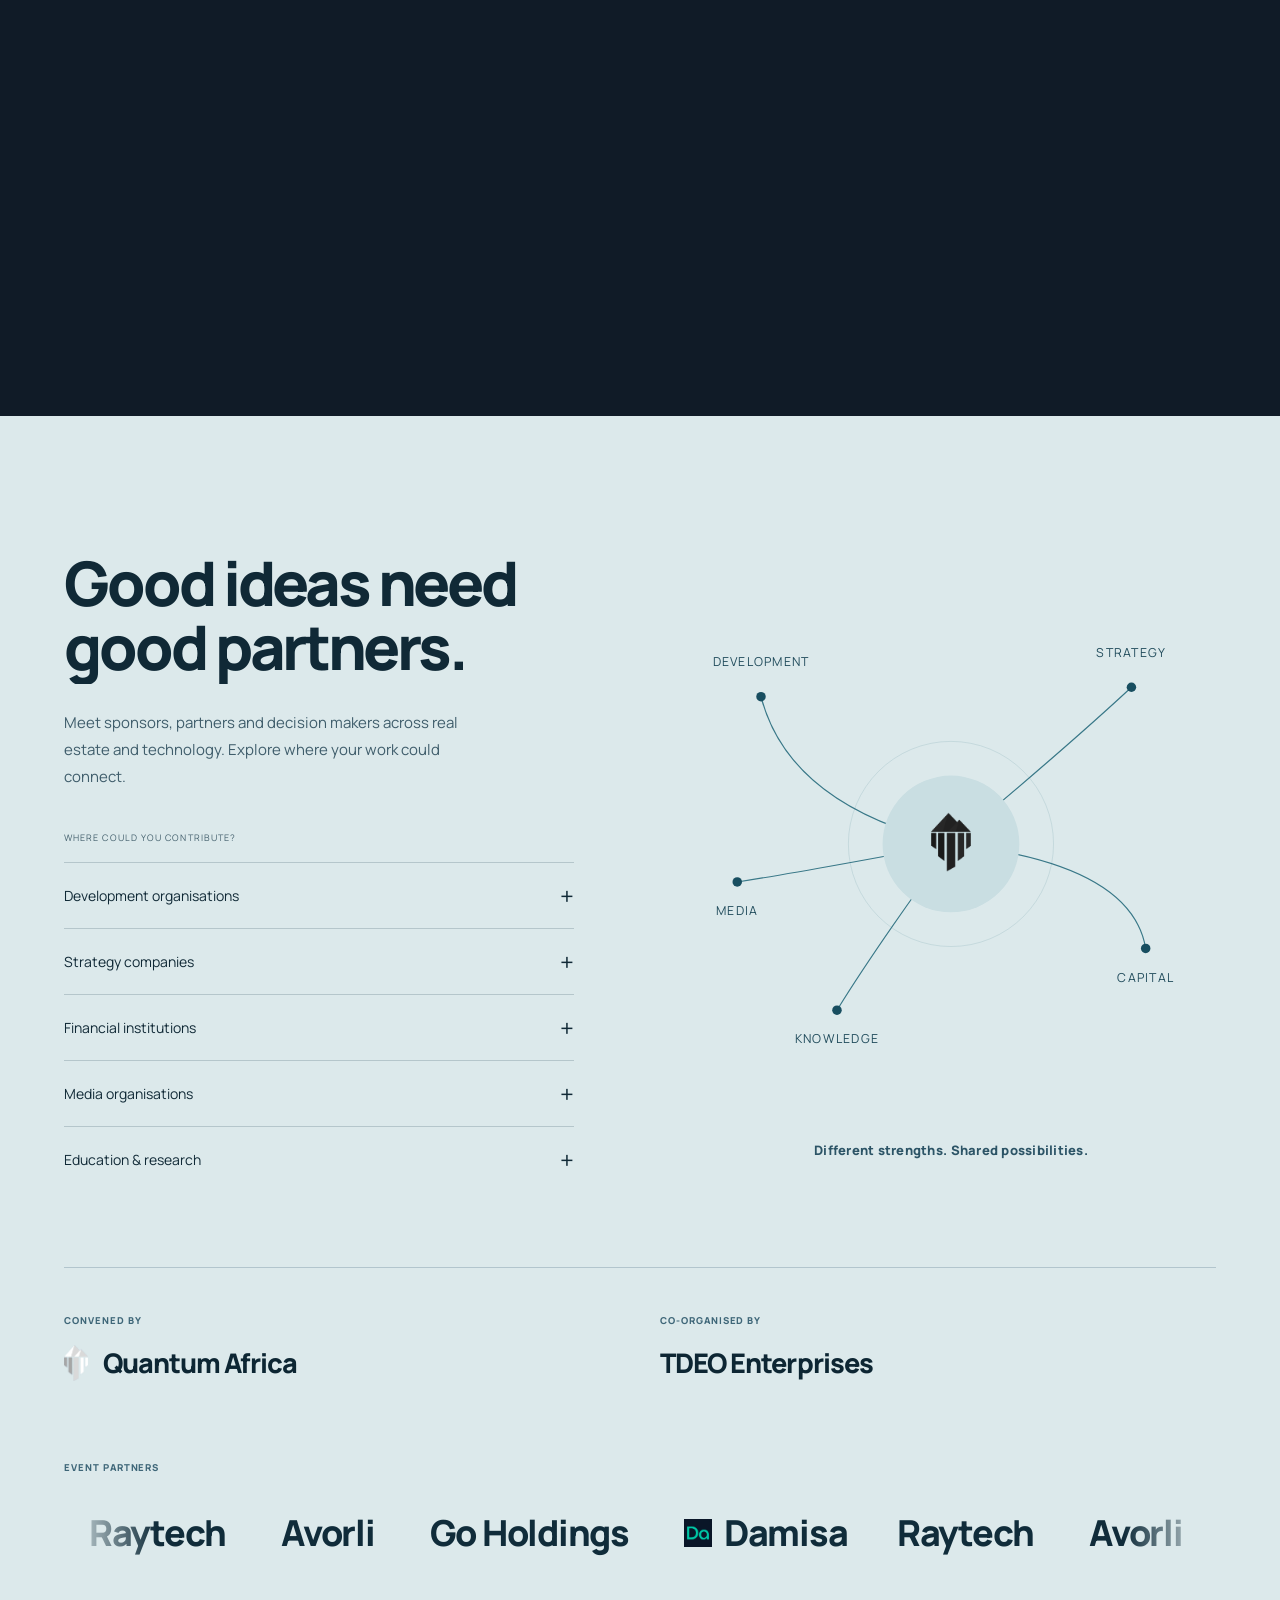
==== commit c87bcaec: "Eliminate hero section flash before logo opening animation" ====
--- a/website-summit-audit-2026-10-24/concept-hero-film/index.html
+++ b/website-summit-audit-2026-10-24/concept-hero-film/index.html
@@ -9,8 +9,9 @@
   <script type="module" src="headset.js"></script><script type="module" src="hero.js"></script><script type="module" src="chapter-motion.js"></script><script type="module" src="vr-film.js"></script><script type="module" src="conversation.js"></script><script type="module" src="countdown.js"></script><script type="module" src="conversation-room.js"></script>
   <link rel="stylesheet" href="completion.css"><script type="module" src="completion.js"></script>
   <link rel="stylesheet" href="ui-polish.css"><script type="module" src="ui-polish.js"></script>
+  <script>try{if(location.hash||(window.matchMedia&&matchMedia('(prefers-reduced-motion: reduce)').matches)){document.documentElement.classList.add('skip-intro');}}catch(e){}</script>
 </head>
-<body class="static-mode">
+<body class="intro-playing">
 <a class="skip" href="#hero">Skip opening</a>
 <header class="study-tools">
   <a class="small-brand" href="#hero" aria-label="Quantum Africa Summit"><img src="assets/brand/mark-trimmed.png" alt=""><span>QUANTUM AFRICA<span class="brand-year">SUMMIT 2026</span></span></a>
@@ -183,7 +184,7 @@
 </main>
 <footer class="summit-footer" id="closing" aria-labelledby="closing-title"><div class="footer-inner"><p class="eyebrow">A NEW PERSPECTIVE. IN PERSON.</p><h2 id="closing-title"><span>QUANTUM</span><span>AFRICA<span class="footer-period">.</span></span></h2><div class="footer-invitation"><p>SUMMIT 2026<br><span>28 November · 11:00 AM WAT · Lagos, Nigeria</span></p><a class="button" href="https://selar.com/8q9g299h98" target="_blank" rel="noopener noreferrer">Join the Summit <span aria-hidden="true">↗</span></a></div><nav aria-label="Footer"><a href="#workshops">The experience</a><a href="#attend">Tickets</a><a href="#partnerships">Partnerships</a><a href="#questions">Questions</a><a href="#hero">Back to top ↑</a></nav><div class="footer-bottom"><p><img src="assets/brand/mark-trimmed.png" width="18" height="29" alt="">Powered by Quantum Africa.</p><p>© 2026 Quantum Africa · Private concept</p></div></div></footer>
 
-<div class="brand-opening" id="brand-opening" hidden aria-hidden="true">
+<div class="brand-opening" id="brand-opening" aria-hidden="true">
   <svg class="opening-surface" id="opening-surface" width="100%" height="100%" aria-hidden="true">
     <defs><filter id="silhouette" color-interpolation-filters="sRGB"><feColorMatrix type="matrix" values="0 0 0 0 0  0 0 0 0 0  0 0 0 0 0  0 0 0 1 0"/></filter>
       <mask id="logo-aperture" maskUnits="userSpaceOnUse" maskContentUnits="userSpaceOnUse" style="mask-type:luminance"><rect id="mask-field" width="100%" height="100%" fill="white"/><image id="aperture-mark" href="assets/brand/quantum-africa-original.png" width="512" height="512" filter="url(#silhouette)"/></mask>
--- a/website-summit-audit-2026-10-24/concept-hero-film/hero.css
+++ b/website-summit-audit-2026-10-24/concept-hero-film/hero.css
@@ -1,5 +1,5 @@
 :root{--cyan:#a0eaf0}html{scroll-padding-top:76px}.study-tools{z-index:60;background:linear-gradient(#080d13dd,#080d1300);border-bottom-color:#ffffff14}.small-brand img{width:24px;height:34px}.small-brand{gap:9px;font-size:10px}.brand-year{display:block;font-size:7px;letter-spacing:.18em;margin-top:3px}.study-tools nav{display:flex;gap:35px;align-items:center;font-size:11px}.header-attend{border-bottom:1px solid var(--cyan);padding:10px 0}.header-attend span{margin-left:20px}.study-tools>div{gap:22px}.study-tools button{font-size:9px}.film-hero{height:100svh;min-height:660px;position:relative;isolation:isolate;overflow:hidden;background:#080d13}.hero-film{position:absolute;inset:0 0 0 38%;z-index:-1;overflow:hidden}.hero-film video,.hero-film>img{width:100%;height:100%;object-fit:cover;object-position:50% 36%}.film-shade{position:absolute;inset:0;background:linear-gradient(90deg,#080d13 0%,#080d13a6 22%,#080d1300 65%),linear-gradient(0deg,#080d13f5 0%,#080d1311 52%,#080d1366 100%)}.hero-headline{position:absolute;left:var(--gutter);right:var(--gutter);top:clamp(130px,17svh,180px)}.hero-kicker{font-size:9px;letter-spacing:.11em;color:#d0e0e5;margin-bottom:26px}.hero-headline h1{font-size:clamp(90px,10.4vw,168px);font-weight:800;line-height:.91;letter-spacing:-.055em}.line-mask{display:block;overflow:hidden;padding-bottom:.08em;margin-bottom:-.08em}.line-mask>span{display:block;transform:none}.year-mask{font-size:.31em;line-height:1.4;letter-spacing:.015em;color:var(--cyan);margin-top:.36em}.hero-promise{font-size:15px;line-height:1.6;margin-top:28px;color:#e1e9ec}.hero-conversion{position:absolute;left:var(--gutter);bottom:82px;max-width:660px;right:var(--gutter)}.event-line{display:flex;gap:35px;font-size:10px;font-weight:800;letter-spacing:.05em;border-top:1px solid #d5e8ed44;padding-top:16px;margin-bottom:19px}.hero-actions{display:flex;gap:35px;align-items:center}.hero-actions .button{min-width:218px}.experience-link{font-size:11px;display:flex;align-items:center;gap:24px;min-height:44px}.experience-link span{font-size:17px}.hero-bottom{position:absolute;left:var(--gutter);right:var(--gutter);bottom:22px;display:flex;justify-content:space-between;align-items:center;gap:20px;color:#afc3cd;font-size:8px}.hero-bottom>p{letter-spacing:.04em}.hero-bottom>span{margin-right:48px}.film-control{position:absolute;bottom:13px;right:var(--gutter);min-width:36px;min-height:36px;border:1px solid #bad4dc55;color:#d1e5ee;background:#080d1366;font-size:11px}.hero-ready .line-mask>span{animation:title-enter .9s cubic-bezier(.16,1,.3,1) both}.hero-ready .line-mask:nth-child(2)>span{animation-delay:.11s}.hero-ready .line-mask:nth-child(3)>span{animation-delay:.22s}.hero-ready .hero-promise,.hero-ready .hero-conversion{animation:detail-enter .8s .5s both}@keyframes title-enter{from{transform:translateY(115%)}to{transform:translateY(0)}}@keyframes detail-enter{from{opacity:0;transform:translateY(12px)}to{opacity:1;transform:translateY(0)}}
-.brand-opening{position:fixed;inset:0;z-index:50;pointer-events:none}.opening-surface{position:absolute;inset:0;overflow:visible}.opening-mark{position:absolute;left:0;top:0;max-width:none;transform-origin:0 0;will-change:transform;clip-path:inset(var(--mark-reveal,0%) 0 0 0)}.opening-name{position:absolute;left:0;right:0;top:63%;text-align:center;font-size:11px;letter-spacing:.14em;font-weight:800}.opening-name span{display:block;font-weight:400;font-size:8px;letter-spacing:.25em;margin-top:9px}#skip-opening{position:absolute;right:var(--gutter);bottom:24px;background:none;border:0;color:#c5d6de;font-size:10px;min-height:44px;pointer-events:auto}.intro-playing .hero-headline .line-mask>span{transform:translateY(115%)}.intro-playing .hero-promise,.intro-playing .hero-conversion{opacity:0}.arrival-copy h2{font-size:clamp(46px,5.6vw,82px);margin-top:20px;max-width:1000px}.static-mode .hero-headline,.static-mode .hero-conversion{position:absolute}.static-mode .film-hero{height:100svh}.static-mode .hero-film video{visibility:hidden}.static-mode .hero-film>img{display:block!important}.static-mode .hero-headline .line-mask>span{transform:none;animation:none}.static-mode .hero-promise,.static-mode .hero-conversion{opacity:1;animation:none}
+.brand-opening{position:fixed;inset:0;z-index:100;pointer-events:none;background:#080d13}.brand-opening.aperture-active{background:transparent}html.skip-intro .brand-opening{display:none!important}html.skip-intro .hero-headline .line-mask>span{transform:none!important}html.skip-intro .hero-promise,html.skip-intro .hero-conversion{opacity:1!important}.opening-surface{position:absolute;inset:0;overflow:visible}.opening-mark{position:absolute;left:50%;top:44%;transform:translate(-50%,-50%);width:clamp(240px,35vw,420px);height:auto;max-width:none;transform-origin:0 0;will-change:transform;clip-path:inset(var(--mark-reveal,0%) 0 0 0)}.opening-name{position:absolute;left:0;right:0;top:63%;text-align:center;font-size:11px;letter-spacing:.14em;font-weight:800;color:var(--white)}.opening-name span{display:block;font-weight:400;font-size:8px;letter-spacing:.25em;margin-top:9px;color:var(--silver)}#skip-opening{position:absolute;right:var(--gutter);bottom:24px;background:none;border:0;color:#c5d6de;font-size:10px;min-height:44px;pointer-events:auto;cursor:pointer}.intro-playing .hero-headline .line-mask>span{transform:translateY(115%)}.intro-playing .hero-promise,.intro-playing .hero-conversion{opacity:0}.arrival-copy h2{font-size:clamp(46px,5.6vw,82px);margin-top:20px;max-width:1000px}.static-mode .hero-headline,.static-mode .hero-conversion{position:absolute}.static-mode .film-hero{height:100svh}.static-mode .hero-film video{visibility:hidden}.static-mode .hero-film>img{display:block!important}.static-mode .hero-headline .line-mask>span{transform:none;animation:none}.static-mode .hero-promise,.static-mode .hero-conversion{opacity:1;animation:none}
 @media(max-width:760px){html{scroll-padding-top:72px}.study-tools nav{display:none}.study-tools>div{gap:15px}.study-tools button{font-size:8px}.small-brand{font-size:8px}.brand-year{font-size:6px}.small-brand img{width:20px;height:29px}.film-hero{min-height:590px}.hero-film{inset:36% 0 0}.hero-film video,.hero-film>img{object-position:50% 15%}.film-shade{background:linear-gradient(0deg,#080d13ee 0%,#080d1344 32%,#080d1300 70%,#080d13cc 100%)}.hero-headline{top:112px}.hero-kicker{font-size:6.8px;letter-spacing:.045em;max-width:340px;margin-bottom:22px}.hero-headline h1{font-size:clamp(49px,7.2svh,65px);line-height:.93;letter-spacing:-.045em}.year-mask{font-size:.43em;margin-top:.42em;letter-spacing:.035em}.hero-promise{font-size:12px;line-height:1.55;margin-top:19px}.hero-conversion{bottom:69px;max-width:none}.event-line{gap:18px;justify-content:space-between;font-size:8px;letter-spacing:.01em;padding-top:12px;margin-bottom:15px}.hero-actions{display:block}.hero-actions .button{width:100%;min-height:50px;font-size:11px}.experience-link{justify-content:space-between;font-size:9px;min-height:39px;padding-top:7px}.hero-bottom{bottom:17px;font-size:6.3px}.hero-bottom>p{max-width:190px}.hero-bottom>span{font-size:6px;margin-right:37px}.film-control{min-width:28px;min-height:30px;bottom:10px;font-size:9px}.opening-name{top:64%;font-size:10px}.arrival-copy h2{font-size:41px;line-height:1.1;max-width:360px}}
 @media(max-width:370px){.hero-headline h1{font-size:49px}.hero-kicker{font-size:6.2px}.event-line{font-size:7.5px;gap:10px}.arrival-copy h2{font-size:38px}}
 @media(max-height:750px) and (min-width:761px){.film-hero{min-height:610px}.hero-headline{top:120px}.hero-headline h1{font-size:clamp(90px,9vw,130px)}.hero-kicker{margin-bottom:19px}.hero-promise{margin-top:20px;font-size:13px}.hero-conversion{bottom:73px}}
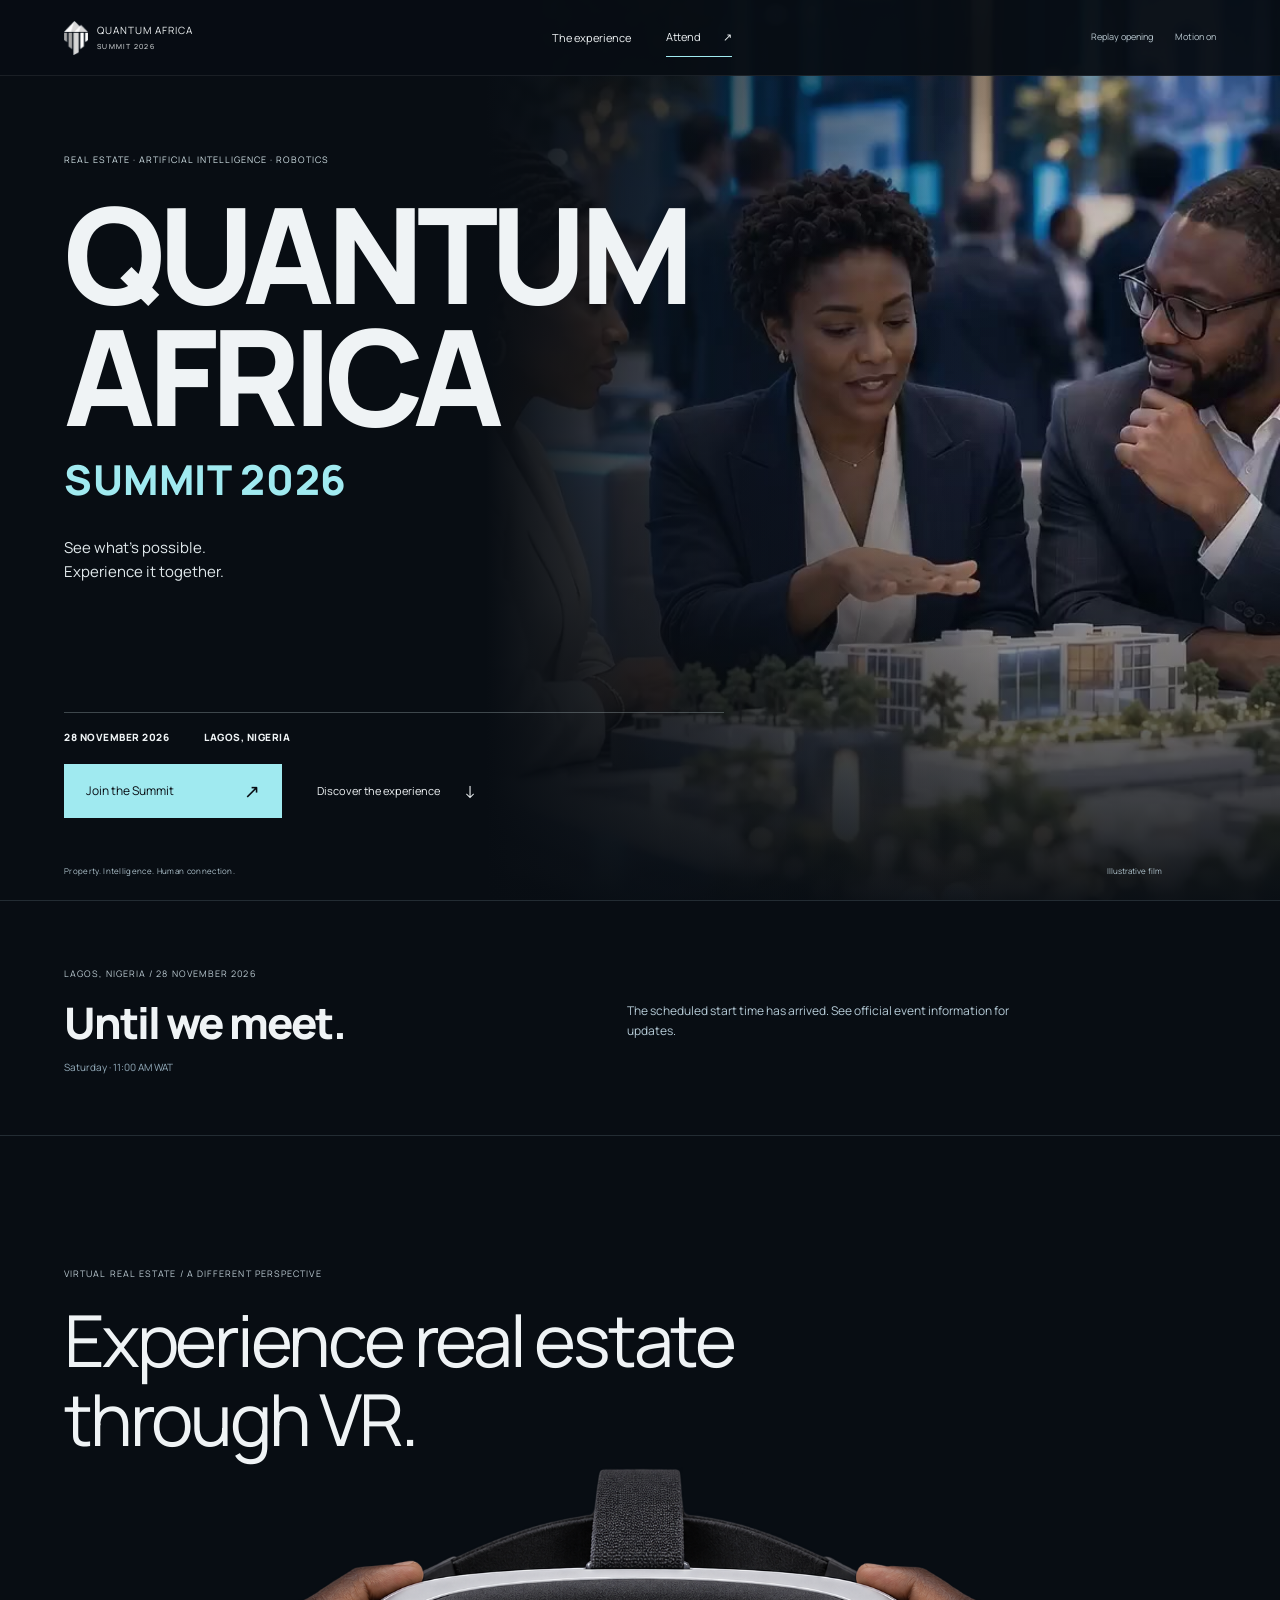
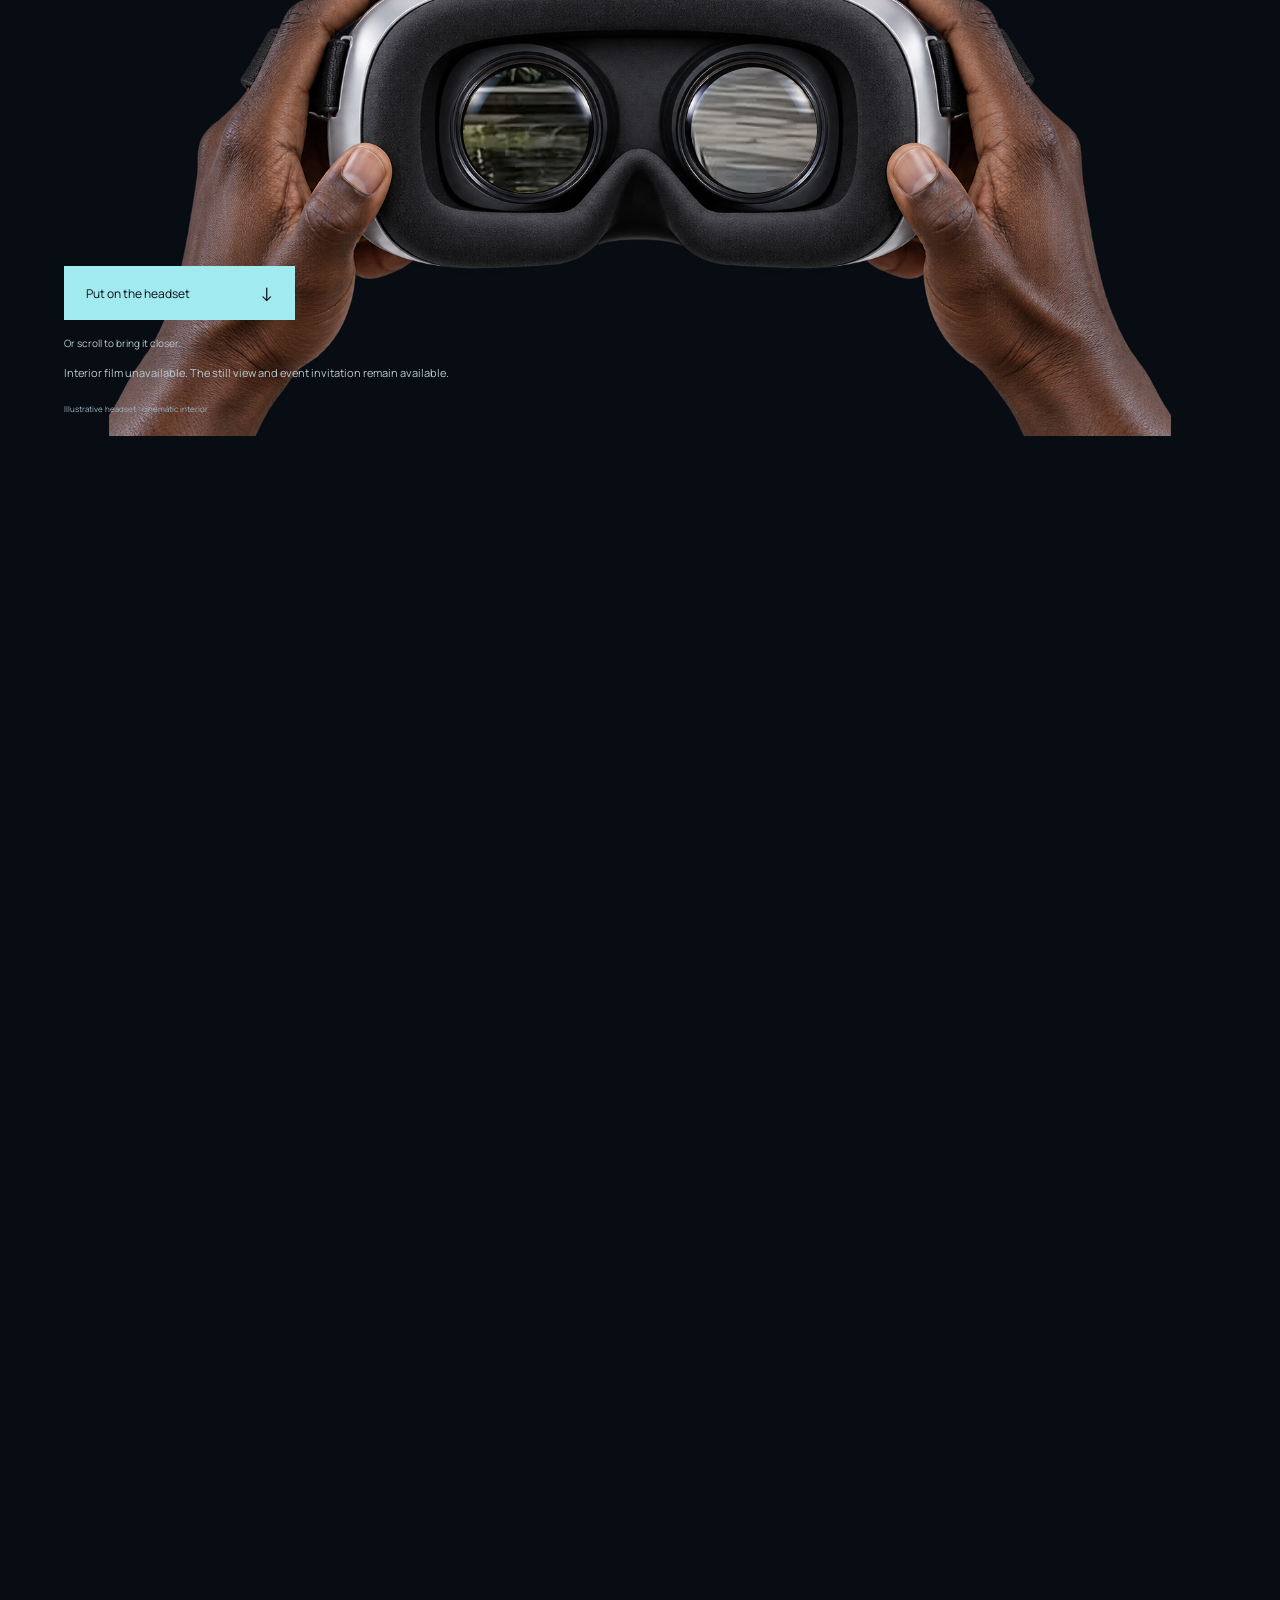
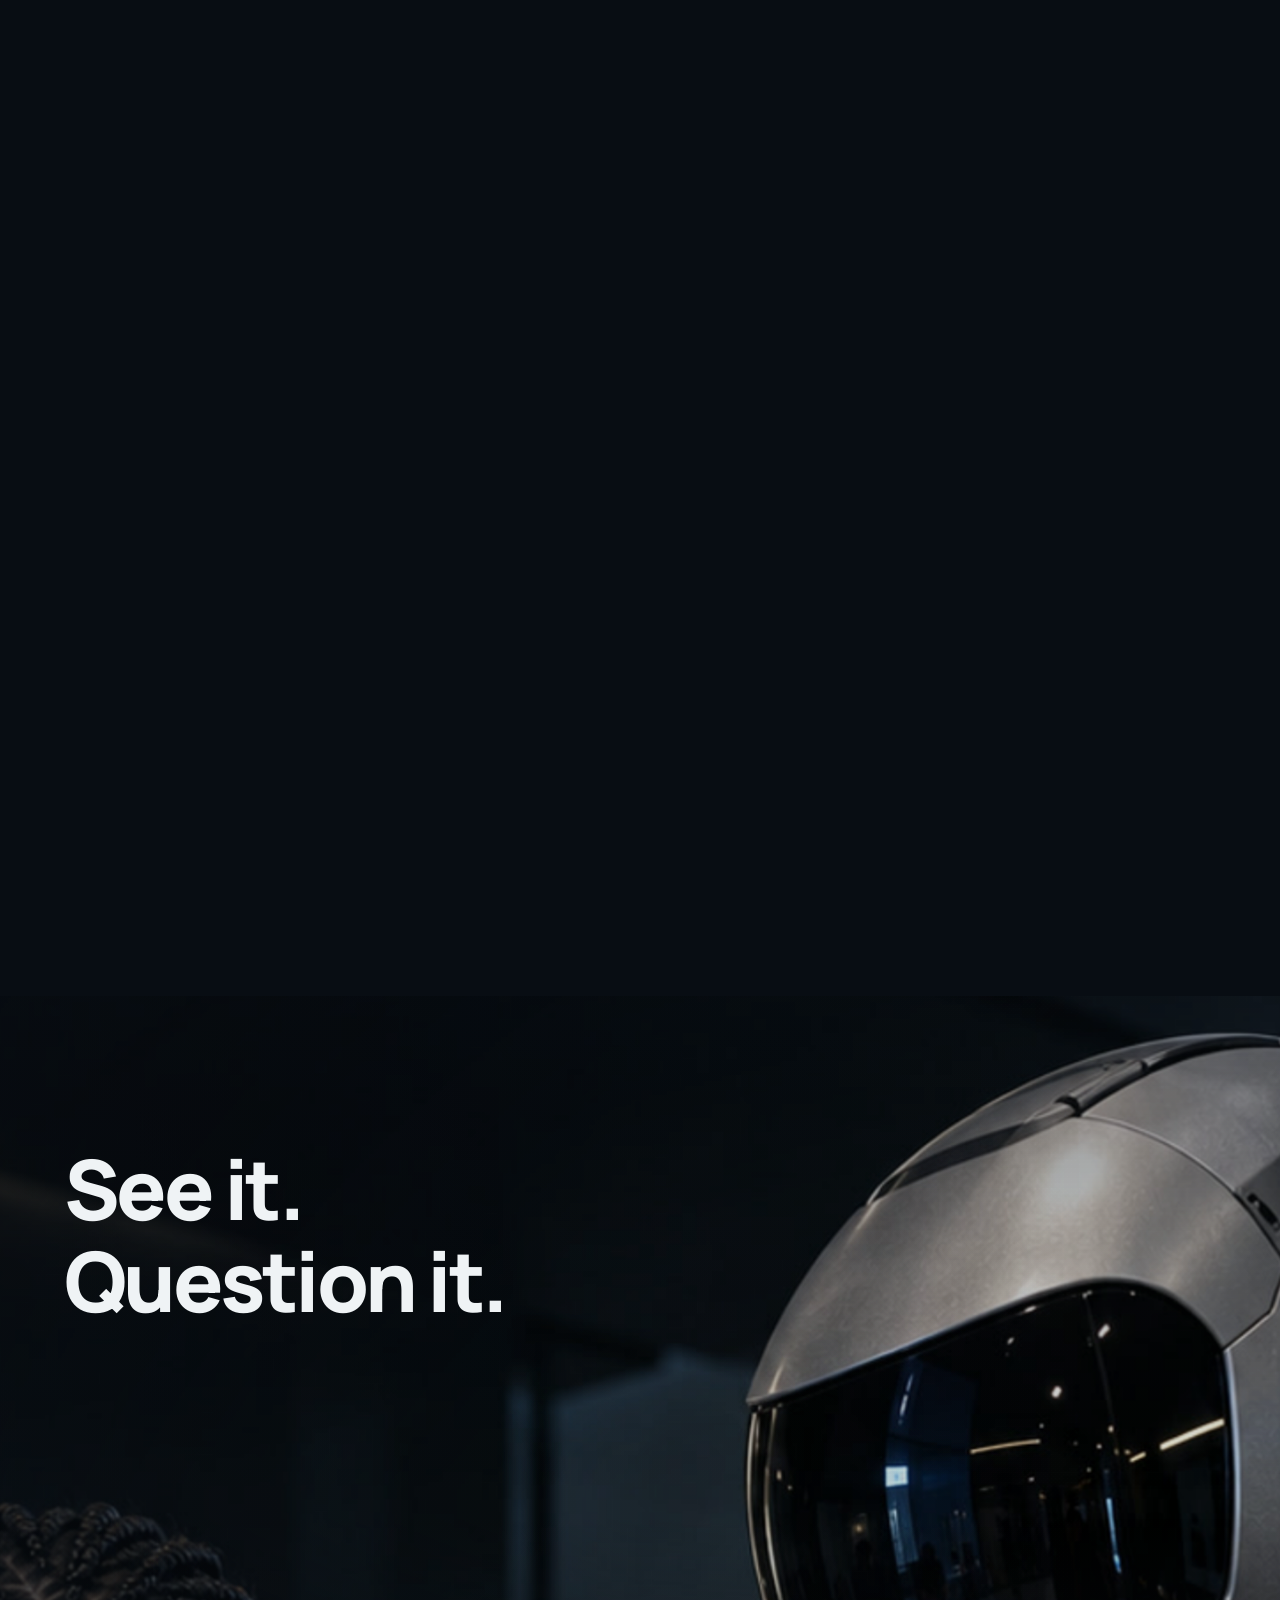
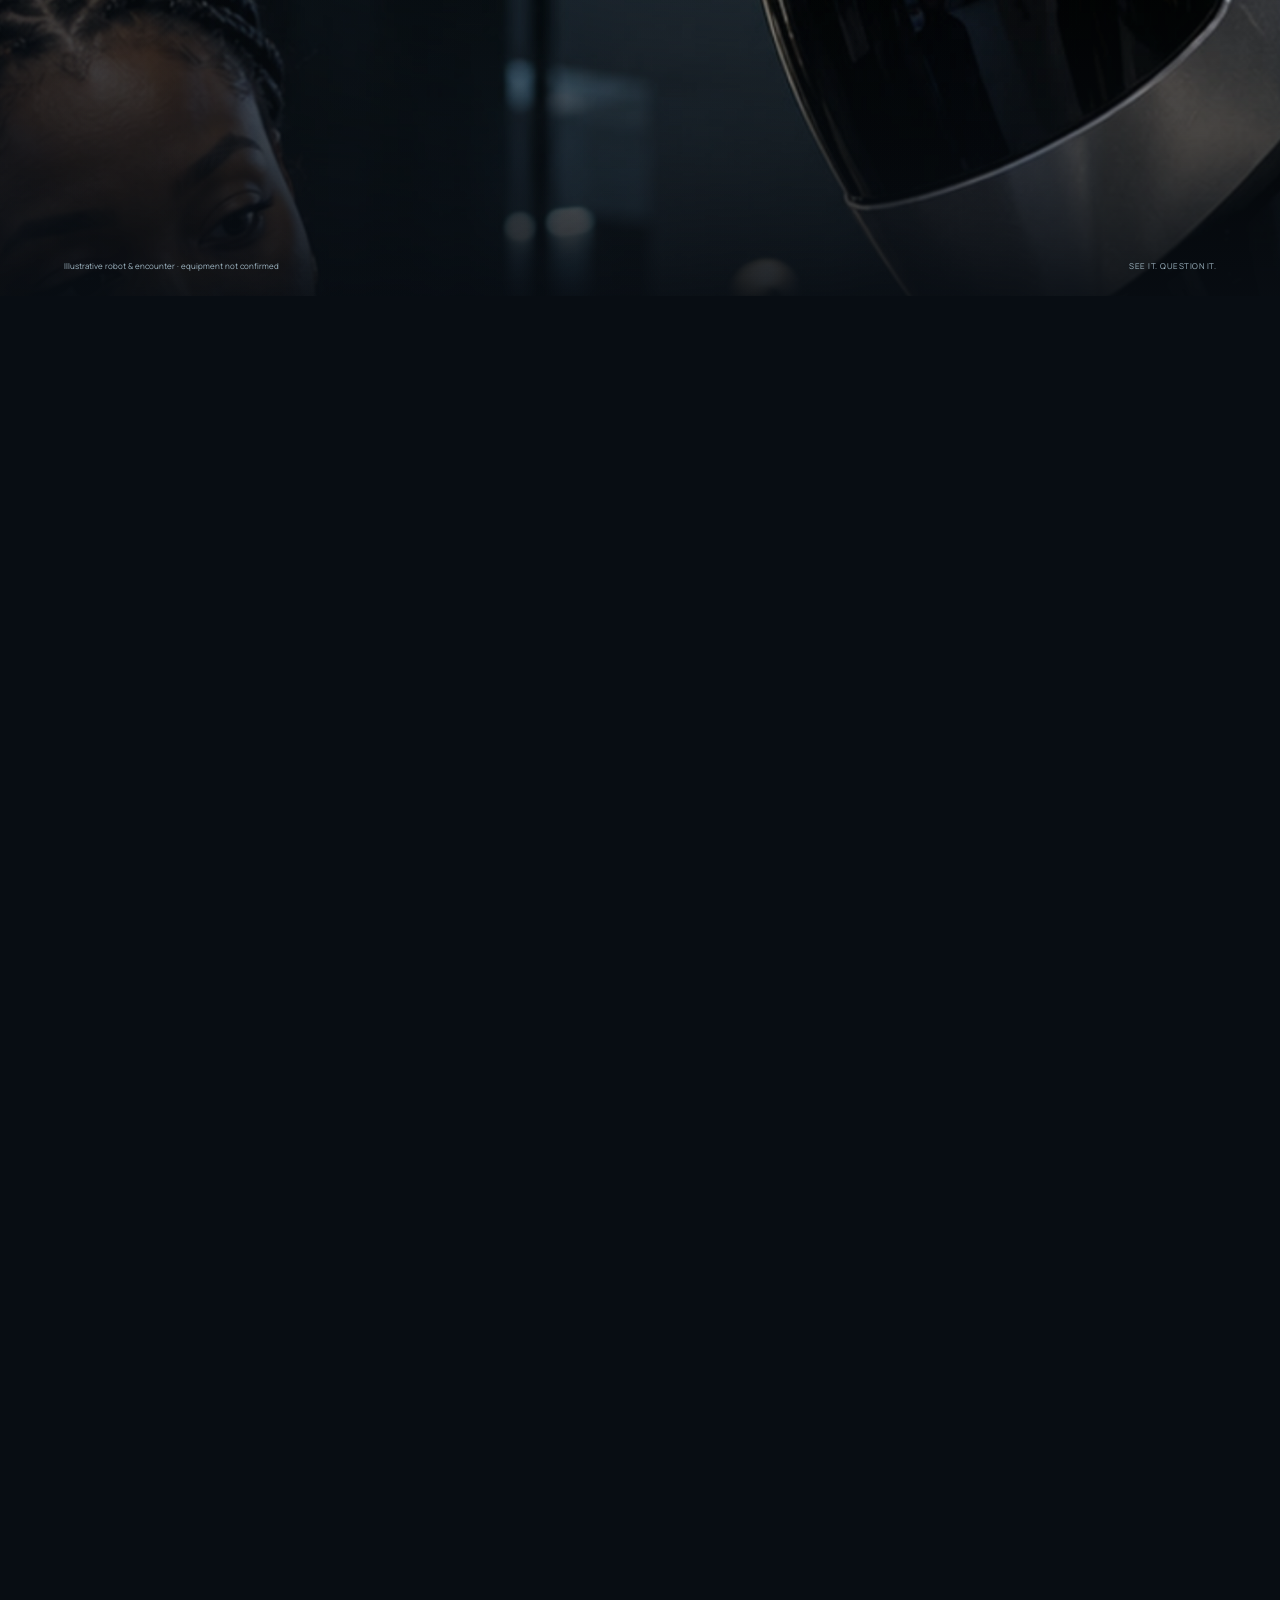
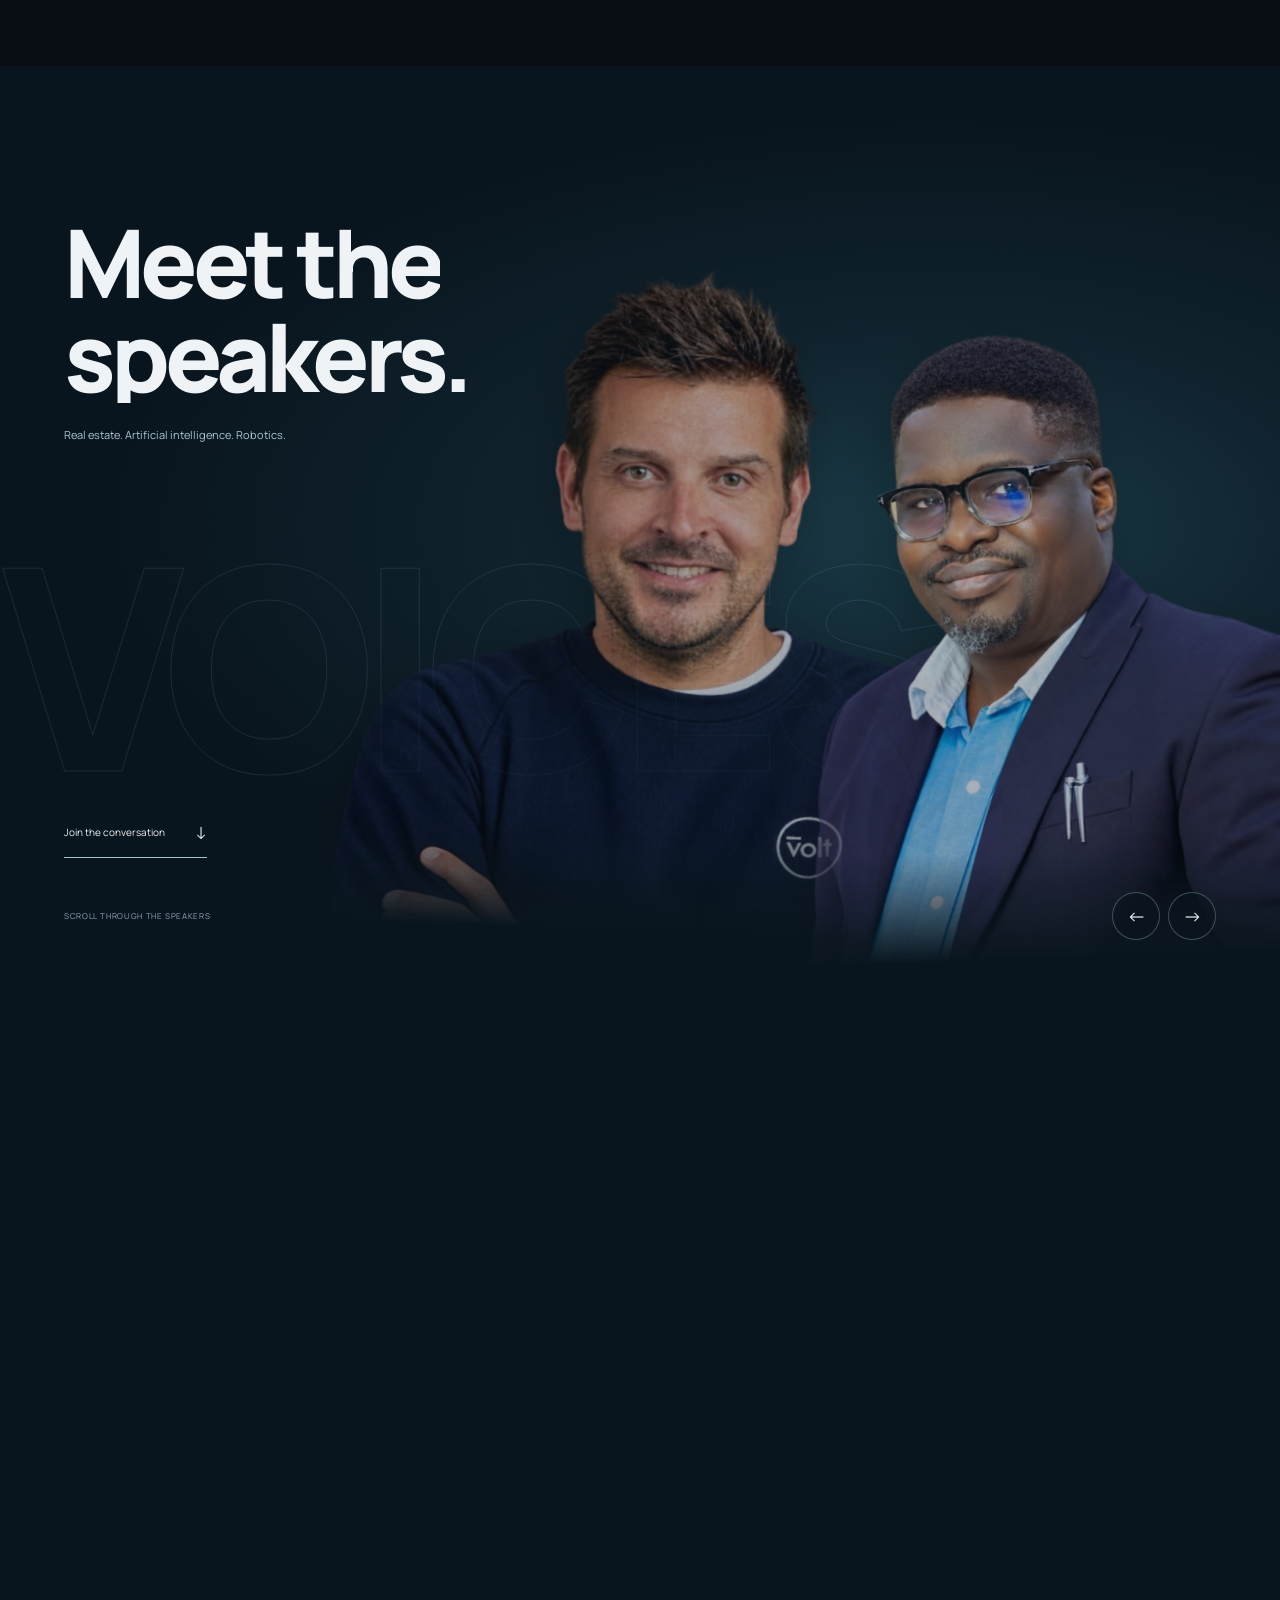
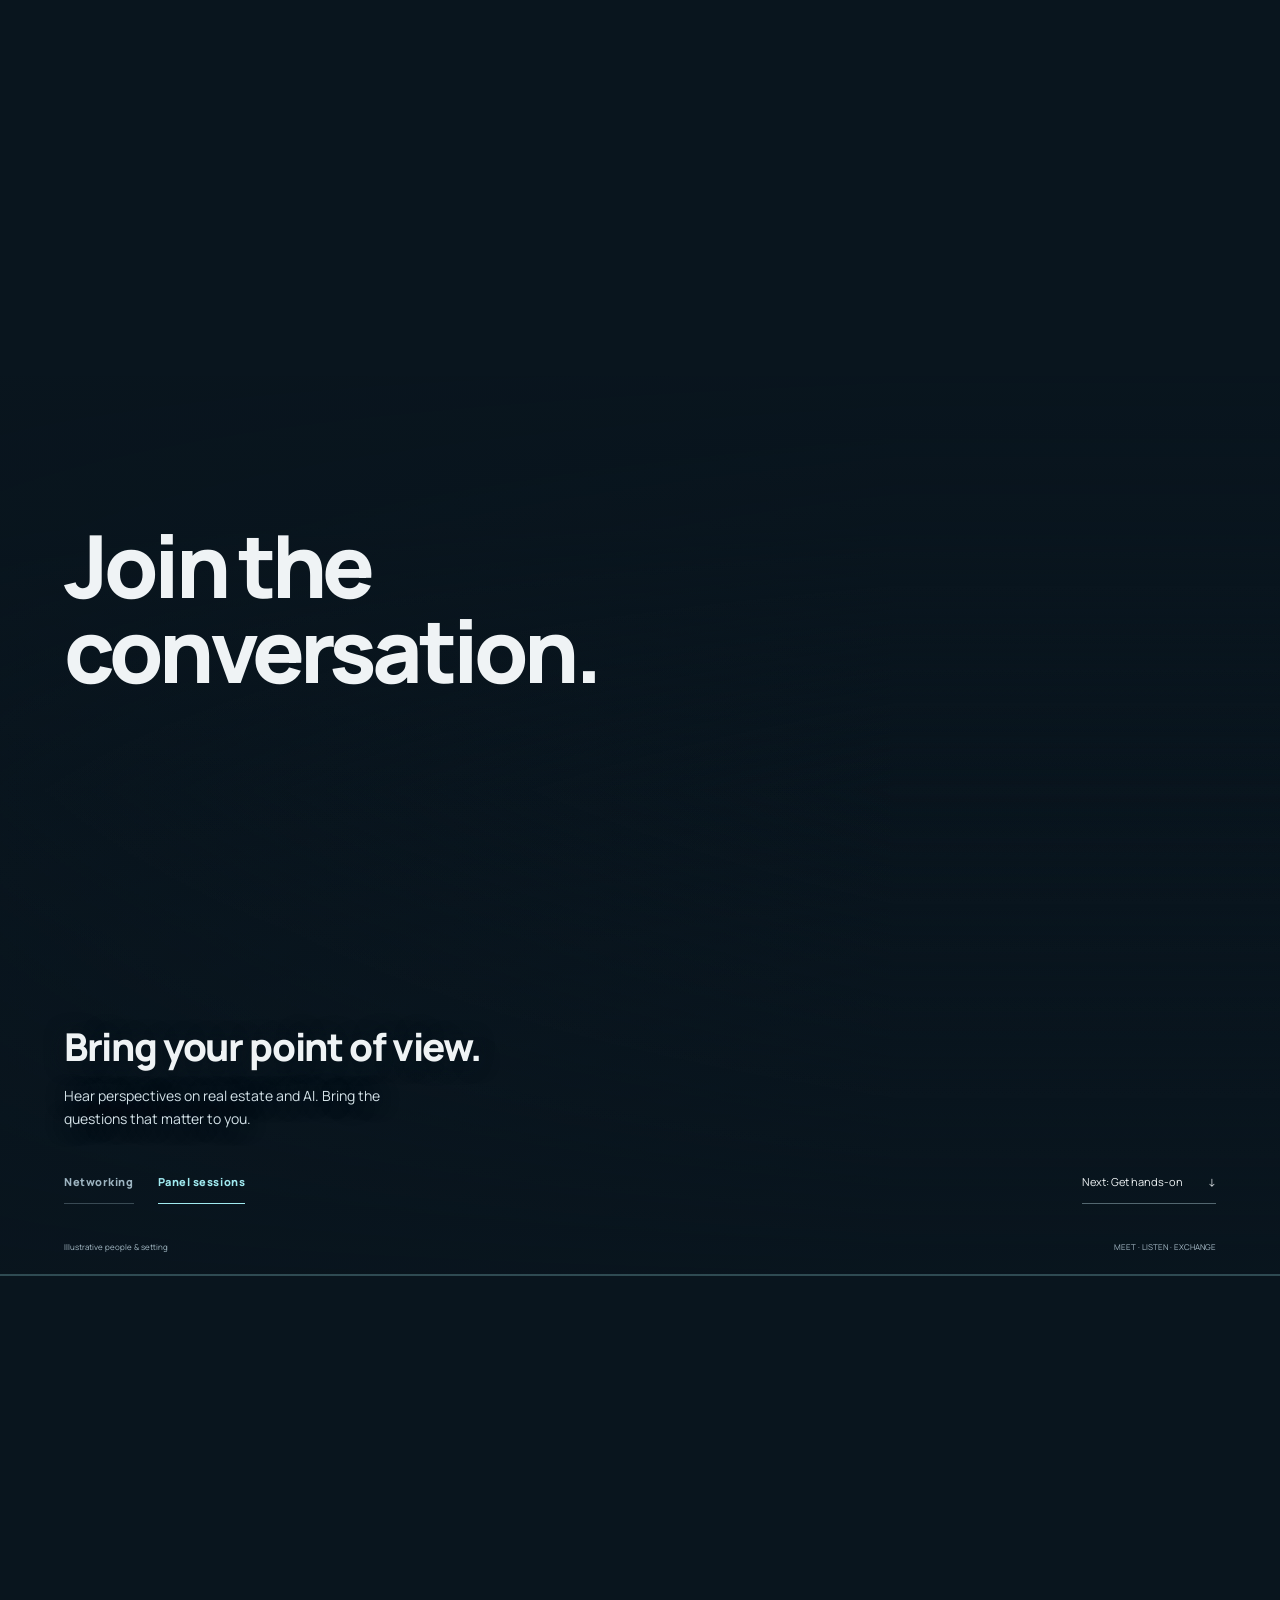
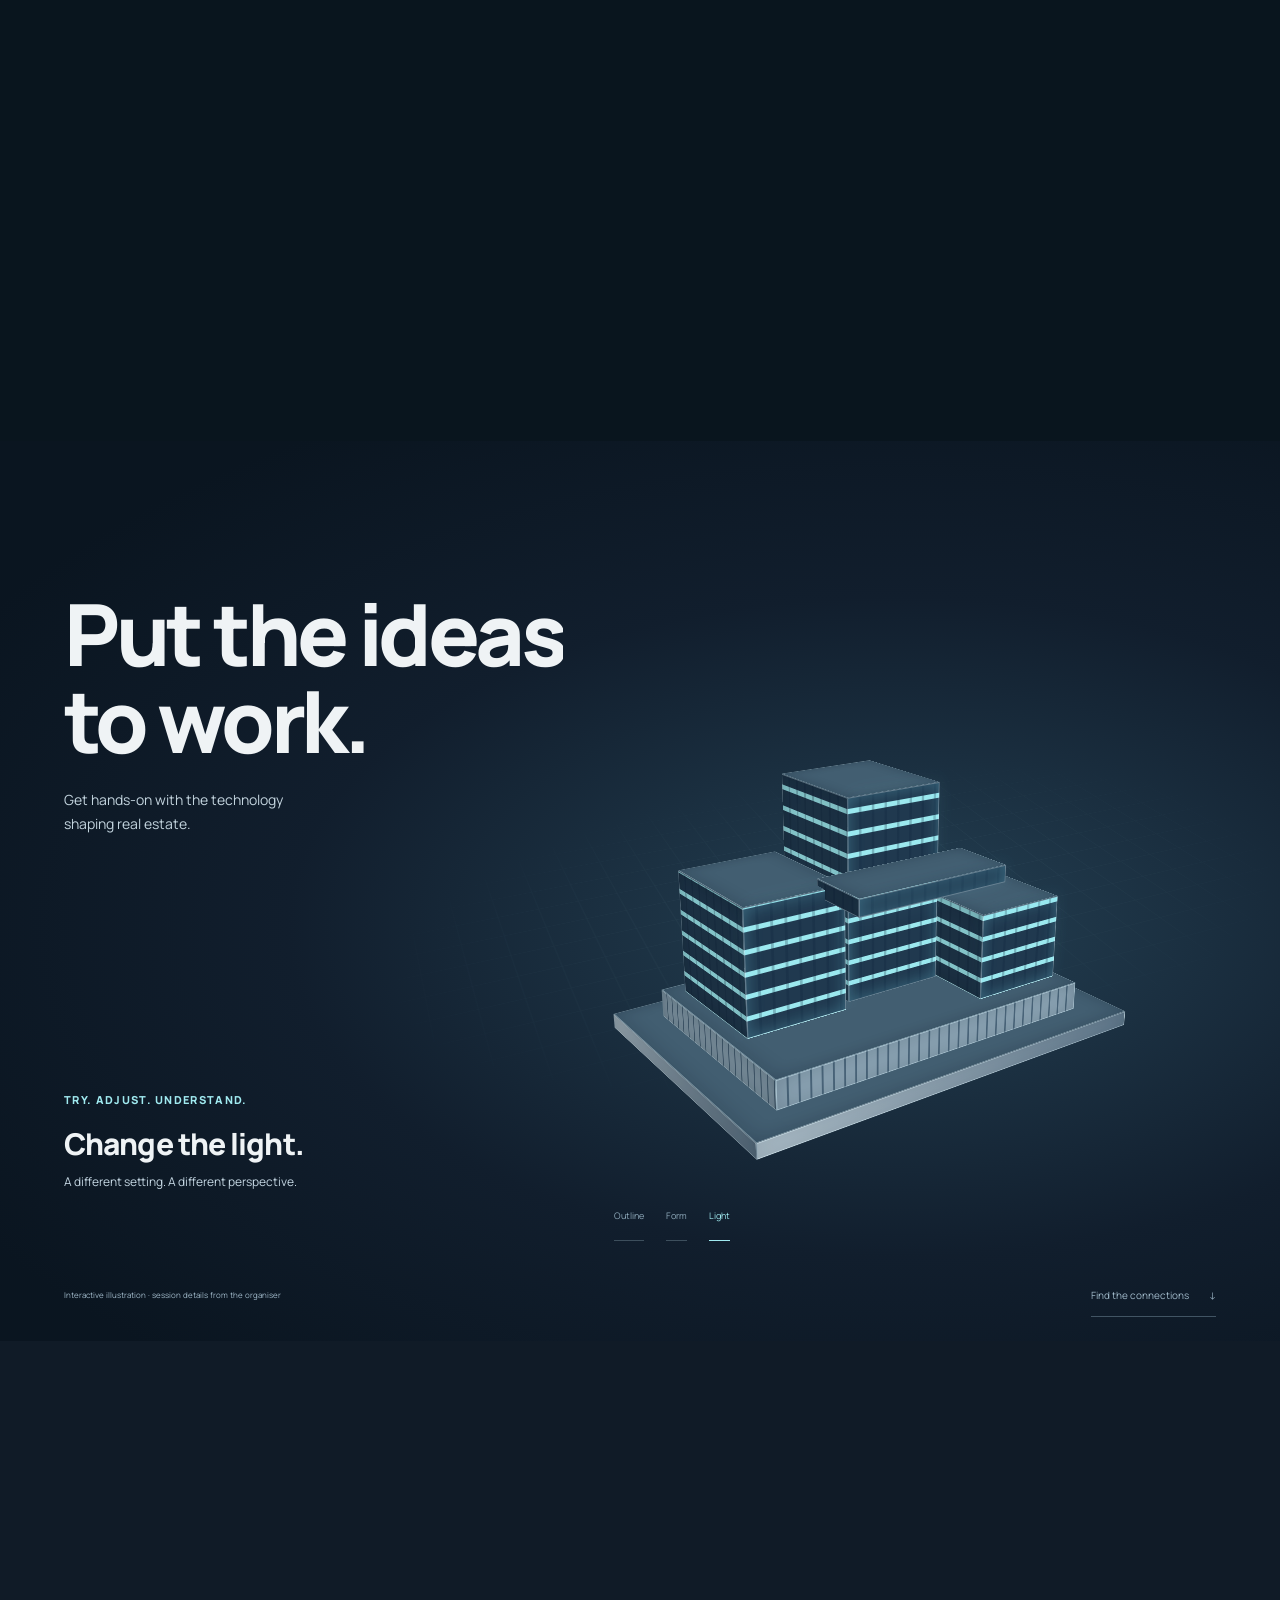
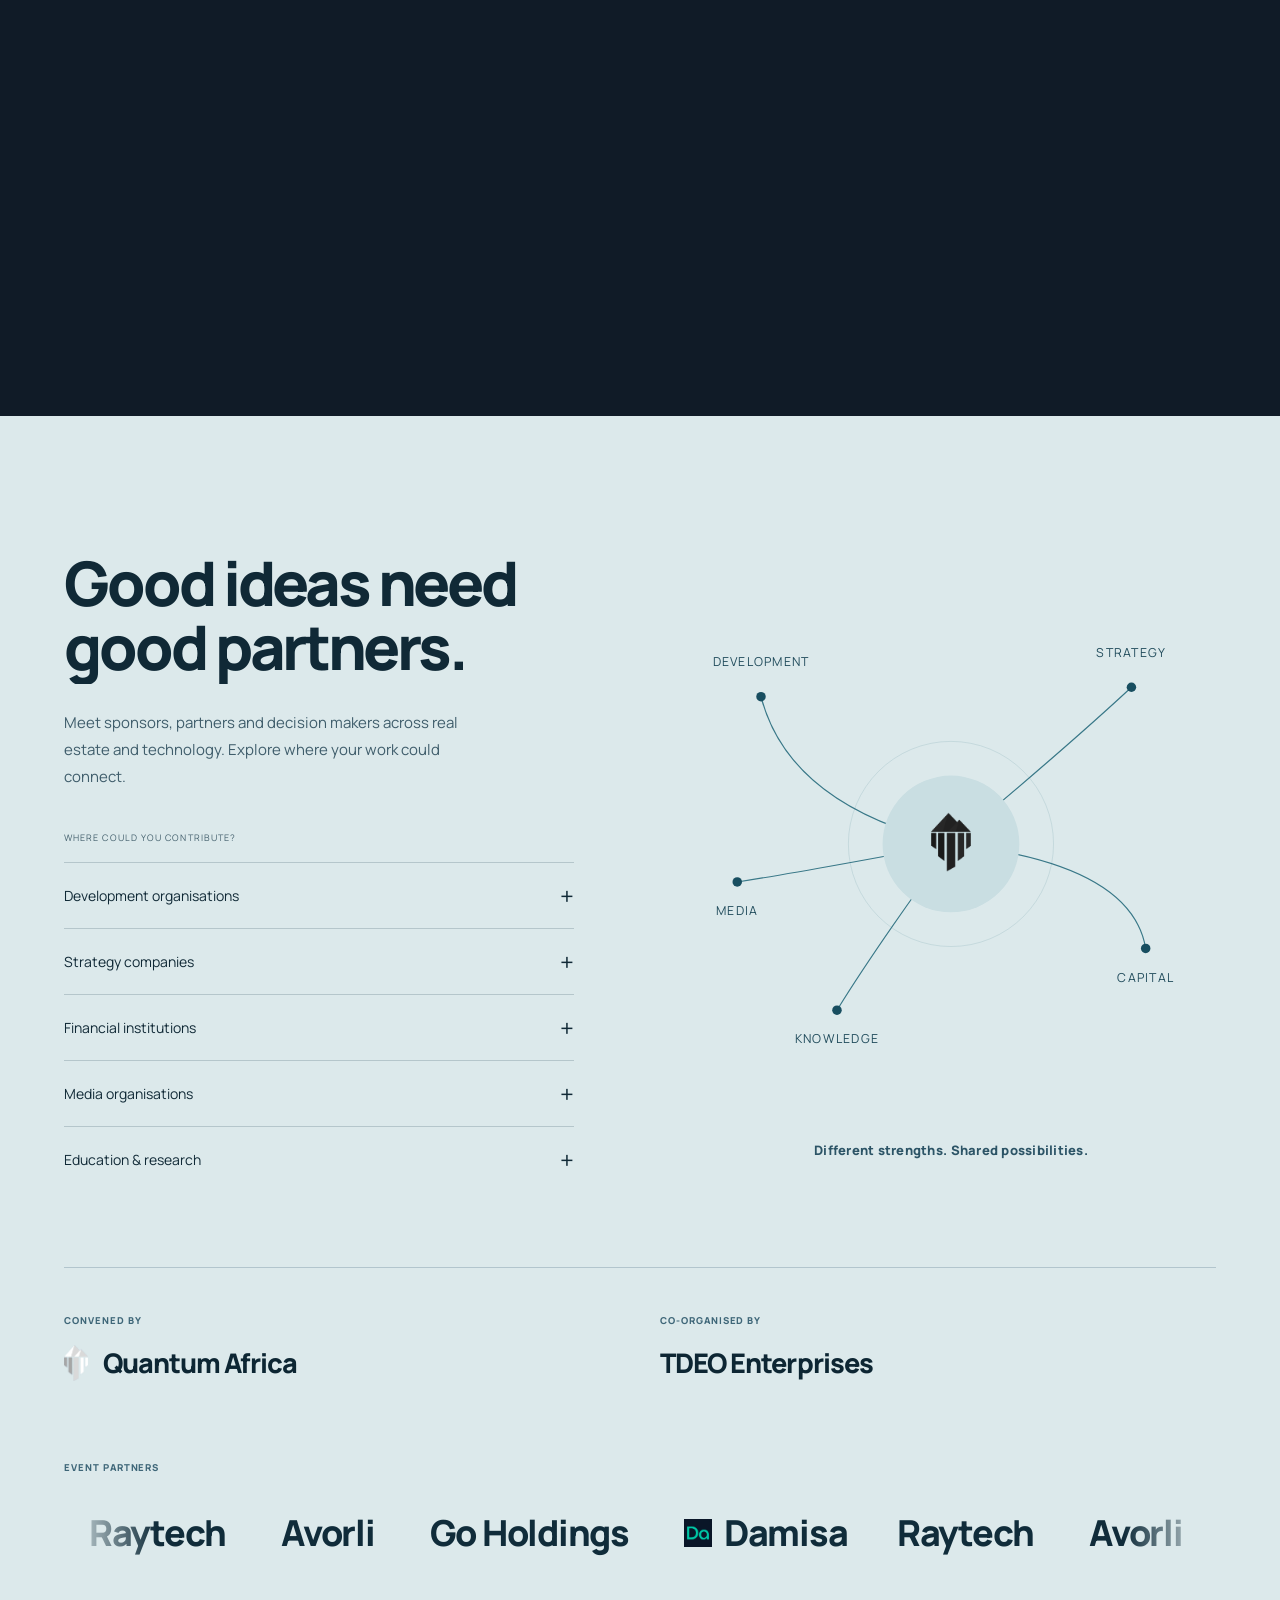
==== commit e0191555: "Add vertical keep-scrolling wayfinding cue to VR lens stage" ====
--- a/website-summit-audit-2026-10-24/concept-hero-film/index.html
+++ b/website-summit-audit-2026-10-24/concept-hero-film/index.html
@@ -47,6 +47,7 @@
     <div class="room-view"><img id="room-image" src="assets/vr-courtyard-poster.jpg" alt="An illustrative courtyard interior with a sunken lounge, indoor tree, reflecting pool and silver staircase"><video id="vr-video" muted playsinline loop autoplay preload="auto" poster="assets/vr-courtyard-poster.jpg" aria-label="A ten-second cinematic journey through the illustrative courtyard interior"><source src="assets/vr-courtyard-web.mp4" type="video/mp4"></video><div class="room-shade" aria-hidden="true"></div></div>
     <div class="arrival-action"><button type="button" id="enter" class="button">Put on the headset <span>↓</span></button><p>Or scroll to bring it closer.</p></div>
     <div class="inside-copy"><p class="eyebrow">VIRTUAL REAL ESTATE / THROUGH VR</p><div class="vr-phrases"><h2 class="vr-phrase-first">Move beyond<br>the floor plan.</h2><h2 class="vr-phrase-second">See a new<br>perspective.</h2></div><div class="vr-playback-actions"><button type="button" id="vr-film-control" class="text-button" hidden>Play interior film <span aria-hidden="true">▷</span></button><button type="button" id="leave" class="text-button">Take off the headset <span>↓</span></button></div></div>
+    <p class="vr-scroll-cue"><span>Keep scrolling</span><span aria-hidden="true">↓</span></p>
     <div class="closing-copy" id="invitation"><p class="eyebrow">EXPERIENCE / VIRTUAL REALITY</p><h2>Try it at<br>the Summit.</h2><p>Then meet robotics and AI, up close.</p><a class="button" href="#robotics">Next: Robotics & AI <span>↓</span></a></div>
     <p class="media-message" id="media-message" role="status" hidden></p>
     <div class="provenance"><p>Illustrative headset · cinematic interior</p><span id="chapter" aria-hidden="true" hidden>01 / THE HEADSET</span></div>
--- a/website-summit-audit-2026-10-24/concept-hero-film/headset.css
+++ b/website-summit-audit-2026-10-24/concept-hero-film/headset.css
@@ -24,3 +24,10 @@
 .static-mode .vr-playback-actions{margin-top:20px}
 .vr-film-active .study-tools{background:linear-gradient(#080d13ed,#080d13c9)}
 .vr-film-active #replay{display:none}
+
+/* A quiet wayfinding cue, owned by the existing lens entry/exit progress. */
+.vr-scroll-cue{position:absolute;z-index:8;right:max(16px,env(safe-area-inset-right));top:44%;display:flex;flex-direction:column;align-items:center;gap:12px;margin:0;padding:14px 9px;border:1px solid #d9f6f044;border-radius:24px;background:#080d13cc;color:#effbfc;box-shadow:0 2px 16px #0003;pointer-events:none;opacity:var(--inside-opacity,0);visibility:var(--inside-visible,hidden)}
+.vr-scroll-cue>span:first-child{writing-mode:vertical-rl;font-size:11px;font-weight:600;letter-spacing:.08em;line-height:1.2}
+.vr-scroll-cue>span:last-child{font-size:18px;line-height:1}
+.static-mode .vr-scroll-cue{display:none}
+@media(max-width:760px){.vr-scroll-cue{right:max(12px,env(safe-area-inset-right));top:38%;padding:12px 8px}}
